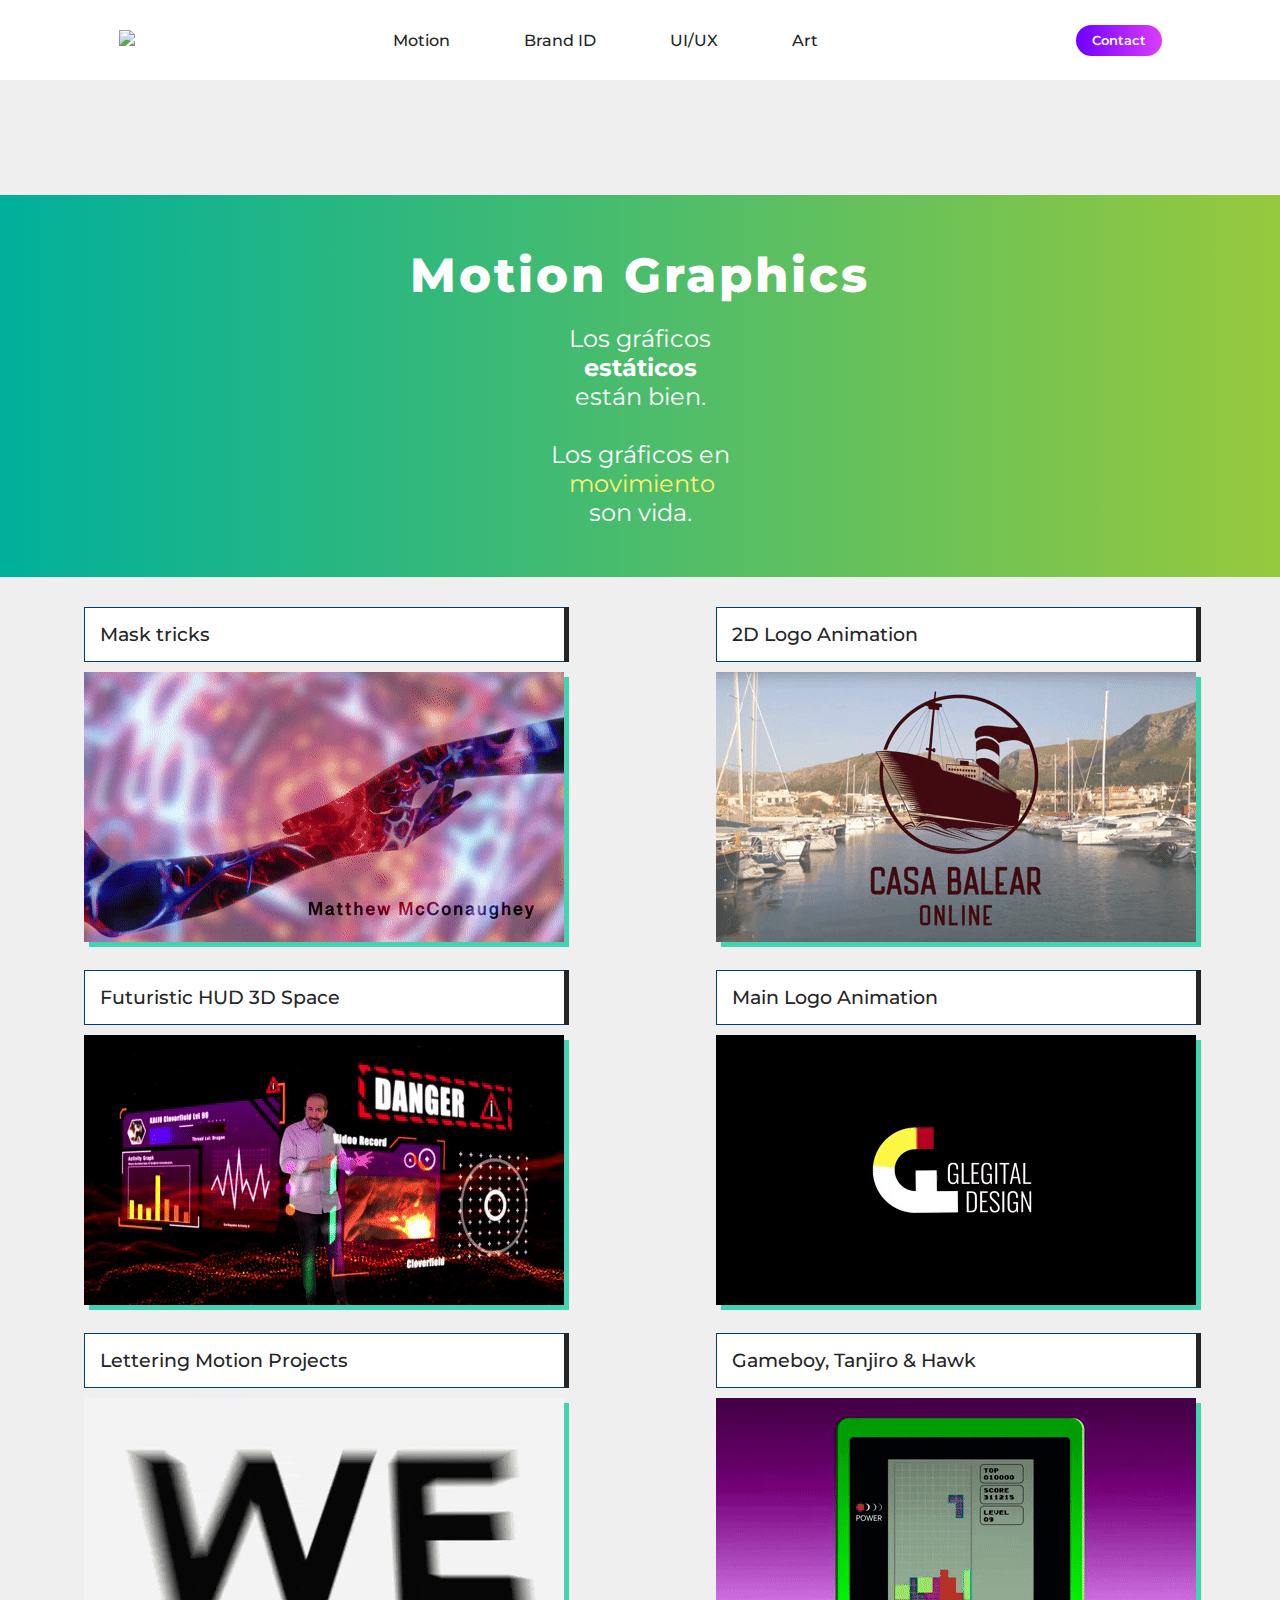
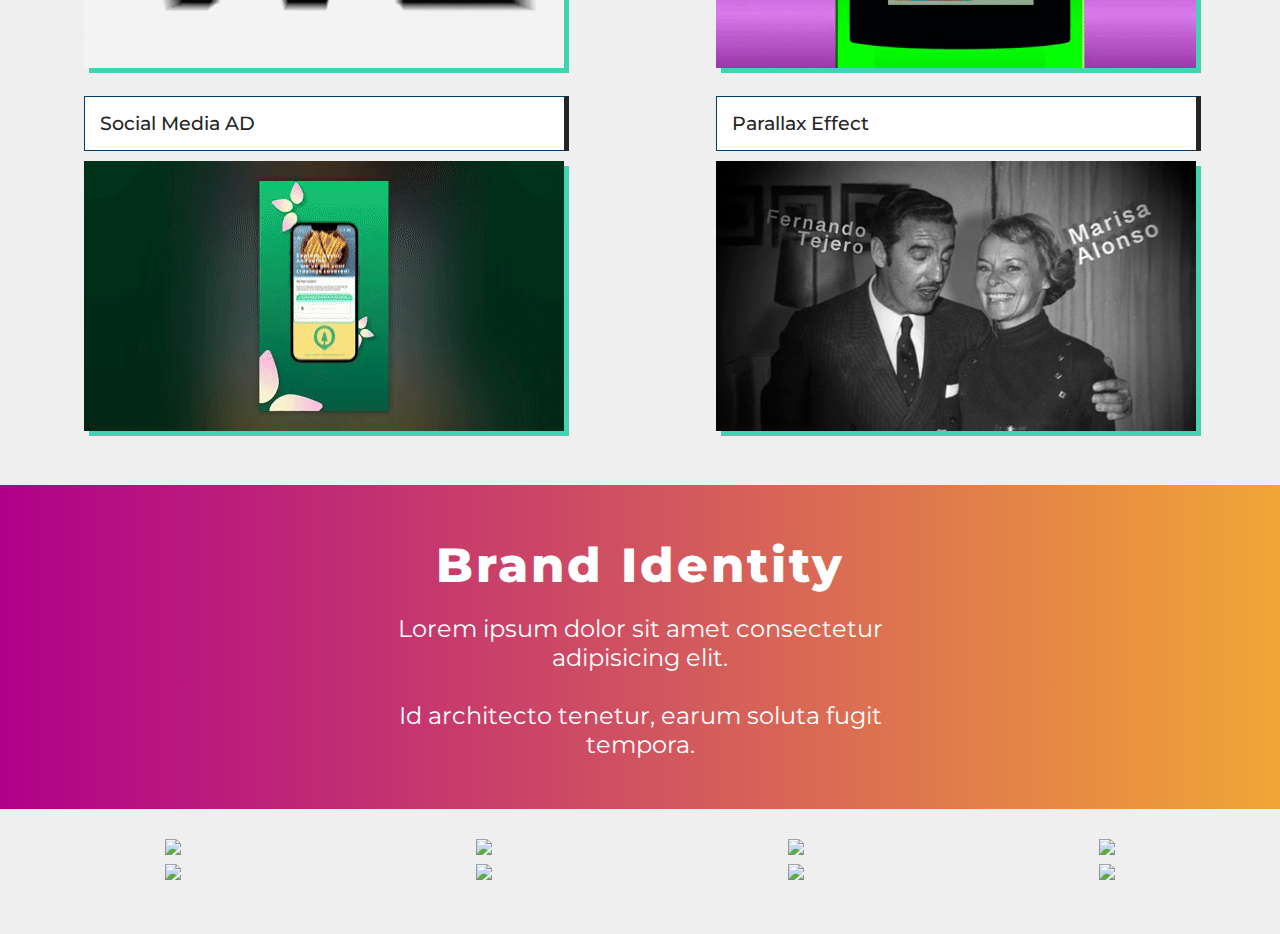
==== index.html @ be1fa6ba "Add files via upload" ====
<!DOCTYPE html>

<html lang="en">

<head>
    <meta charset="UTF-8">
    <meta name="viewport" content="width=device-width, initial-scale=1.0">
    <link rel="stylesheet" href="https://cdnjs.cloudflare.com/ajax/libs/font-awesome/6.5.1/css/all.min.css"
        integrity="sha512-DTOQO9RWCH3ppGqcWaEA1BIZOC6xxalwEsw9c2QQeAIftl+Vegovlnee1c9QX4TctnWMn13TZye+giMm8e2LwA=="
        crossorigin="anonymous" referrerpolicy="no-referrer" />
    <link rel="stylesheet" href="styles/style.css" />
    <link rel="shortcut icon" href="img/AGL FAVICON.png" type="image/x-icon">
    <title> AGL DESIGN</title>
    
</head>

<body>

    <header>
        <nav class="nav_bar">
            <div class="logo">
                <a href="#"><img src="img/AGL ICON_V4.png"></a>
            </div>
            <ul class="links">
                <li><a href="#motion">Motion</a></li>
                <li><a href="#brand">Brand ID</a></li>
                <li><a href="#">UI/UX</a></li>
                <li><a href="#">Art</a></li>
            </ul>
            <a href="#" class="action_btn">Contact</a>
            <div class="toggle_btn">
                <i class="fa-solid fa-bars"></i>
            </div>

        </nav>
        <div class="dropdown_menu open">
            <li><a href="#motion">Motion</a></li>
            <li><a href="#brand">Brand ID</a></li>
            <li><a href="#">UI/UX</a></li>
            <li><a href="#">Art</a></li>
            <li> <a href="#" class="action_btn">Contact</a></li>
        </div>

    </header>

    <main>
        <section id="welcome">
        <!--
            <h1>
                Bienvenida
            </h1>
            <p>
                Lorem ipsum dolor sit amet consectetur adipisicing elit. Magni, maiores.
            </p>
        --> 
        <img src="img/Full.gif" alt="" srcset="">
        </section>
    </main>

    <div id="motion">
        <h2>
            Motion Graphics
        </h2>
        <br>
        <p>
            Los gráficos <br><span>estáticos</span><br> están bien.<br><br> Los gráficos en <br>

            <div class="waviy">
            <span style="--i:1">m</span>
            <span style="--i:2">o</span>
            <span style="--i:3">v</span>
            <span style="--i:4">i</span>
            <span style="--i:5">m</span>
            <span style="--i:6">i</span>
            <span style="--i:7">e</span>
            <span style="--i:8">n</span>
            <span style="--i:9">t</span>
            <span style="--i:10">o</span>             
        
            </div>
            <div class="marginado">son vida.</div>
            

        </p>
    </div>

    <section class="motion-container">

        <div class="motion-item">
            <h3>
                Mask tricks
                <span><i class="fa-solid fa-play"></i></span>
            </h3>
            <img class="static" src="img/gif/true-dect.jpg">
            <img class="active" src="img/gif/true-dect.gif">
        </div>

        <div class="motion-item">
            <h3>
                2D Logo Animation
            </h3>            
            <img class="static" src="img/gif/compilation-logos.jpg">
            <img class="active" src="img/gif/compilation-logos.gif">

        </div>

        <div class="motion-item">
            <h3>
                Futuristic HUD 3D Space
            </h3>
            <img class="static" src="img/gif/hud.jpg">
            <img class="active" src="img/gif/hud.gif">
        </div>

        <div class="motion-item">
            <h3>
                Main Logo Animation
            </h3>
            <img class="static" src="img/gif/logo.jpg">
            <img class="active" src="img/gif/logo.gif">
        </div>

        <div class="motion-item">
            <h3>
                Lettering Motion Projects
            </h3>
            <img class="static" src="img/gif/letras.jpg">
            <img class="active" src="img/gif/letras.gif">
        </div>


        <div class="motion-item">
            <h3>
                Gameboy, Tanjiro & Hawk
            </h3>
            <img class="static" src="img/gif/other-stuff.jpg">
            <img class="active" src="img/gif/other-stuff.gif">
        </div>

        <div class="motion-item">
            <h3>
                Social Media AD
            </h3>
            <img class="static" src="img/gif/pointnic.jpg">
            <img class="active" src="img/gif/pointnic.gif">
        </div>


        <div class="motion-item">
            <h3>
                Parallax Effect
            </h3>
            <img class="static" src="img/gif/parallax.jpg">
            <img class="active" src="img/gif/parallax.gif">

        </div>
        
    </section>

    <!--Brand designs   -->

    <div id="brand">
        <h2>
            Brand Identity
        </h2>
        <br>
        <p>
        Lorem ipsum dolor sit amet consectetur adipisicing elit.<br><br> Id architecto tenetur, earum soluta fugit tempora.
        </p>
    </div>

        <section id="brand-section">

            <div class="brand-item">
                <img src="/img/brand-land/logo-comp-wb.png"/>
            </div>

            <div class="brand-item">
                <img src="/img/brand-land/greenwave-bag.png"/>
            </div>

            <div class="brand-item">
                <img src="/img/brand-land/portada-egeria.jpg"/>
            </div>

            <div class="brand-item">
                <img src="/img/brand-land/indice-egeria.jpg"/>
            </div>

            <div class="brand-item">
                <img src="/img/brand-land/steeltrap.jpg"/>
            </div>

            <div class="brand-item">
                <img src="/img/brand-land/techvibe.png"/>
            </div>

            <div class="brand-item">
                <img src="/img/brand-land/Prisma-04.jpg"/>
            </div>

            <div class="brand-item">
                <img src="/img/brand-land/luminix-copist.png"/>
            </div>
        </section>


    
    <script>
        
document.addEventListener("DOMContentLoaded", function() {
        const toggleBtn = document.querySelector('.toggle_btn');
        const toggleBtnIcon = document.querySelector('.toggle_btn i');
        const dropDownMenu = document.querySelector('.dropdown_menu');

        // Desactivar el menú por defecto
        dropDownMenu.classList.remove('open');

        toggleBtn.onclick = function() {
            // Alternar la clase 'open' para activar/desactivar el menú
            dropDownMenu.classList.toggle('open');

            // Actualizar el icono del botón según el estado del menú
            const isOpen = dropDownMenu.classList.contains('open');
            toggleBtnIcon.classList = isOpen ? 'fa-solid fa-xmark' : 'fa-solid fa-bars';
        }
    });

    window.addEventListener( 'scroll', function() {
  // if scroll down after 45px (position Y)
if (window.scrollY > 45) {
    document.querySelector('nav').style.position = 'fixed'
    document.querySelector('nav').style.top = '0'
} else {
    document.querySelector('nav').style.position='none'
}
});
    </script>

</body>


</html>
---- styles/style.css ----
@import url('https://fonts.googleapis.com/css2?family=Montserrat:ital,wght@0,100..900;1,100..900&family=Roboto+Mono:ital,wght@0,100..700;1,100..700&display=swap');

* {
    margin: 0;
    padding: 0;
    box-sizing: border-box;
    font-family: "Montserrat", 'Segoe UI', Tahoma, Geneva, Verdana, sans-serif;
}

html {
    height: 100vw;
}

body {
    background-color: #efefef;
    overflow-x: hidden;
}

li {
    list-style: none;
}

a{
    text-decoration: none;
}

/* HEADER */

header {
    position: relative;
}

.logo img{
    width: 160px;
}

.nav_bar {
    width: 100%;
    height: 80px;
    margin: 0 auto;
    display: flex;
    justify-content: space-around;
    align-items: center;
    background-color: #fff;
    z-index: 1;
}

.nav_bar .links {
    display: flex;
    gap: 2rem;
}

.nav_bar .links li {
    padding: 0.5rem 1rem;
    background-color: none;
    cursor: pointer;
}

.nav_bar .links li a {
    padding: 5px;
    text-decoration: none;
    font-weight: 500;
    color: #252525;
    transition: all 200ms;
}

.nav_bar .links li a:hover {
    color: #00b09b;
    text-decoration: underline;
    text-underline-offset: 5px;
}


.nav_bar .toggle_btn {
    color: #252525;
    font-size: 1.5rem;
    cursor: pointer;
    display: none;
}

.action_btn {
    background-image: linear-gradient(to right, #6f00ff, #dc3dff);    
    color: rgb(255, 255, 255);
    padding: 0.5rem 1rem;
    border: none;
    outline: none;
    border-radius: 20px;
    font-size: 0.8rem;
    font-weight: 600;
    cursor: pointer;
    transition: scale 200ms;
}

.action_btn:hover {
    scale: 1.05;
    color: #fff;
}

.action_btn:active {
    scale: 0.95;
}

.fa-xmark {
    width: 21px;
}

/* DROPDOWN MENU */

.dropdown_menu {
    display: none;
    position: fixed;
    right: 2rem;
    top: 90px;
    height: 0px;
    width: 300px;
    background: rgb(255, 255, 255);
    backdrop-filter: blur(0px);
    border-radius: 10px;
    overflow: hidden;
    transition: height 200ms cubic-bezier(0.445, 0.05, 0.55, 0.95);
    box-shadow: 2px 2px 2px #262626;
}

.dropdown_menu.open {
    height: 280px;
}

.dropdown_menu li {
    padding: 0.5rem;
    display: flex;
    align-items: center;
    justify-content: center;
}

.dropdown_menu li a{
    padding: 10px;
    text-decoration: none;
    font-weight: 500;
    color: #565050;
    border-radius: 20px;
}

.dropdown_menu li:hover a{
    background-color: #212e53;
    color: #ffffff;
}

.dropdown_menu .action_btn {
    width: 90%;
    display: flex;
    justify-content: center;
    color: #fff;
}



/* Welcome to AGL Design*/

section#welcome {
    display: flex;
    flex-direction: column;
    align-content: center;
    justify-content: center;
    text-align: center;
}

#welcome img{
    margin: 0 auto;
    padding: 15px;
    padding-top: 100px;
    display: grid;
    width: 90%;
    max-width: 712px;
}

#welcome h1 {
    font-size: 3rem;
    margin-bottom: 1rem;
}

/*Motion Graphics*/

#motion {
    display: flex;
    padding: 50px;
    flex-direction: column;
    justify-content: center;
    align-items: center;
    text-align: center;
    background-image: linear-gradient(to right, #00b09b, #96c93d);
}

#motion h2 {
    font-size: 3em;
    text-align: center;
    font-weight: 800;
    line-height: 60px;
    letter-spacing: 3px;
    color: #fff;
    background-size: 150%;
}

#motion p {
    font-size: 1.5em;
    max-width: 50%;
    color: #fff;
}

#motion p span{
    color: #fff;
    font-weight: bolder;
    
}


.motion-container {
    display: grid;
    padding-top: 30px;
    padding-bottom: 50px;
    padding-left: 20px;
    padding-right: 20px;
    place-items: center;
    justify-content: center;
    grid-template-columns: repeat(auto-fit,
            minmax(40%, 1fr));
    gap: 1.5rem;
}


.motion-item > img {
    margin-top: 10px;
    box-shadow: 5px 5px 0px #42d3b1;
    width: 100%;
}

.marginado{
    font-size: 1.5em;
    color: #fff;
}


/*Test wavy*/
.waviy > span {
    font-size: 1.5em;
    color: #fff56e;
    position: relative;
    letter-spacing: -4px;
    display: inline-block;
    animation: waviy 2s infinite;
    animation-delay: calc(.1s * var(--i));
}

@keyframes waviy {

    0%,
    40%,
    100% {
        transform: translateY(0)
    }

    20% {
        transform: translateY(-10px)
    }
}


.motion-item img.active {
    display: none;
}

.motion-item:hover img.static {
    display: none;
}

.motion-item:hover img.active {
    display: inline-block;
}

.motion-item h3 {
    padding: 15px;
    color: #252525;
    font-weight: 500;
    border: 1px solid #003D72;
    border-right: none;
    box-shadow: 5px 0px #252525;
    background-color: #fff;
    transition: all 300ms cubic-bezier(0.215, 0.610, 0.355, 1);
}

.motion-item:hover h3 {
    color: #ffffff;
    font-size: 700;
    background-color: #42d3b1;
}

.motion-item>h3>span {
    font-size: 25px;
    color: #363636;
    float: right;
}

.static:hover {
    opacity: 0;
}

/* Brand Items ---------------------------- */

#brand {
    display: flex;
    padding: 50px;
    flex-direction: column;
    justify-content: center;
    align-items: center;
    text-align: center;
    background-image: linear-gradient(to right, #b0008a, #f1a636);
}

#brand h2 {
    font-size: 3em;
    text-align: center;
    font-weight: 800;
    line-height: 60px;
    letter-spacing: 3px;
    color: #fff;
    background-size: 150%;
}

#brand p {
    font-size: 1.5em;
    max-width: 50%;
    color: #fff;
}

#brand p span{
    color: #fff;
    font-weight: bolder;
    
}

#brand-section{
    margin: 0 auto;
    display: grid;
    padding: 30px 20px 50px 20px;
    justify-content: center;
    place-items: center;
    grid-template-columns: repeat(
        auto-fit,
        minmax(300px, 1fr)
    );
    gap: 5px;
}

.brand-item > img{
    margin: 0 auto;
    width: 300px; 
}

/* Responsive Design */

/*nav bar responsive*/

@media (max-width: 920px) {

    .nav_bar .links,
    .nav_bar .action_btn {
        display: none;
    }

    .nav_bar .toggle_btn {
        display: block;
    }

    .dropdown_menu {
        display: block;
    }

    .logo img{
        width: 120px;
    }
}

@media (max-width: 576px) {
    .dropdown_menu {
        left: 2rem;
        width: unset;
    }
}

/*Motion graphics responsive*/

@media (width<1050px) {
    .motion-container {
        grid-template-columns: auto;
    }
}

@media (width > 1500px) {
    .motion-container {
        grid-template-columns: repeat(auto-fit,
                minmax(30%, 1fr));
    }
}
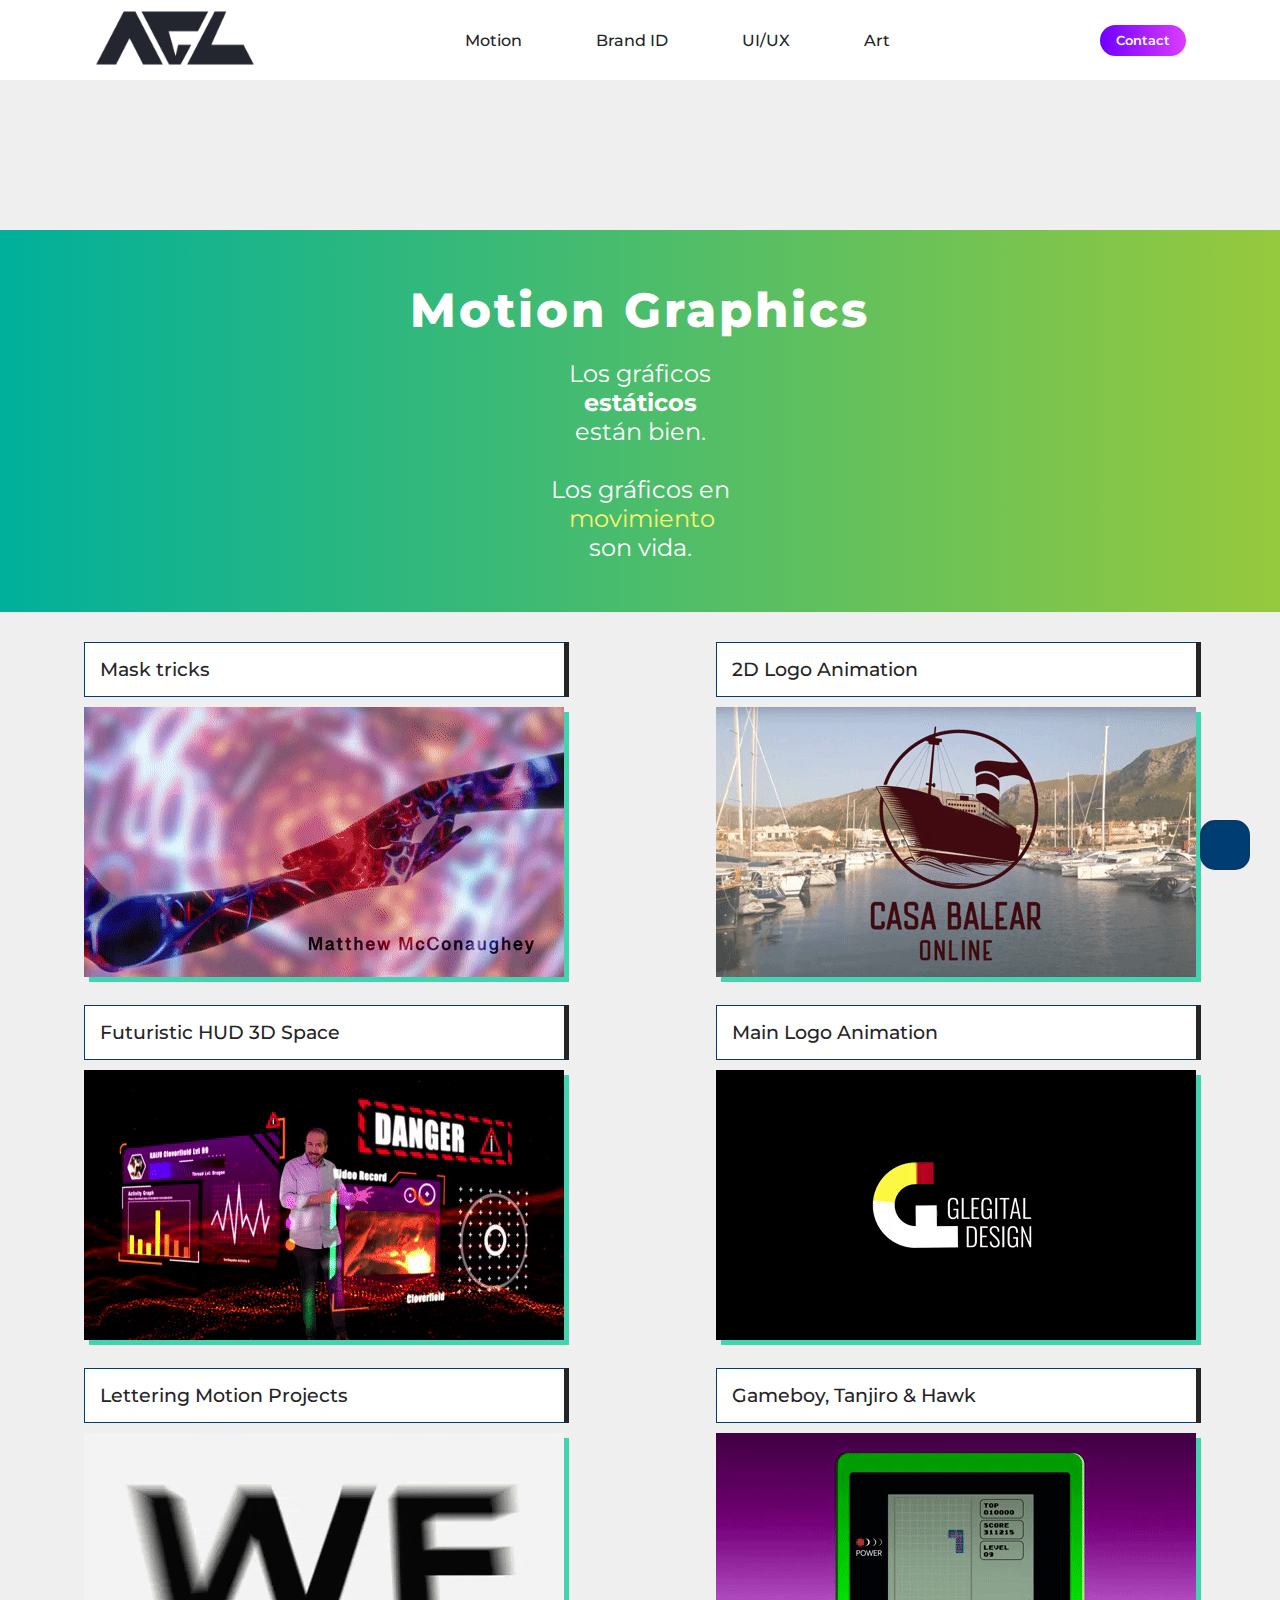
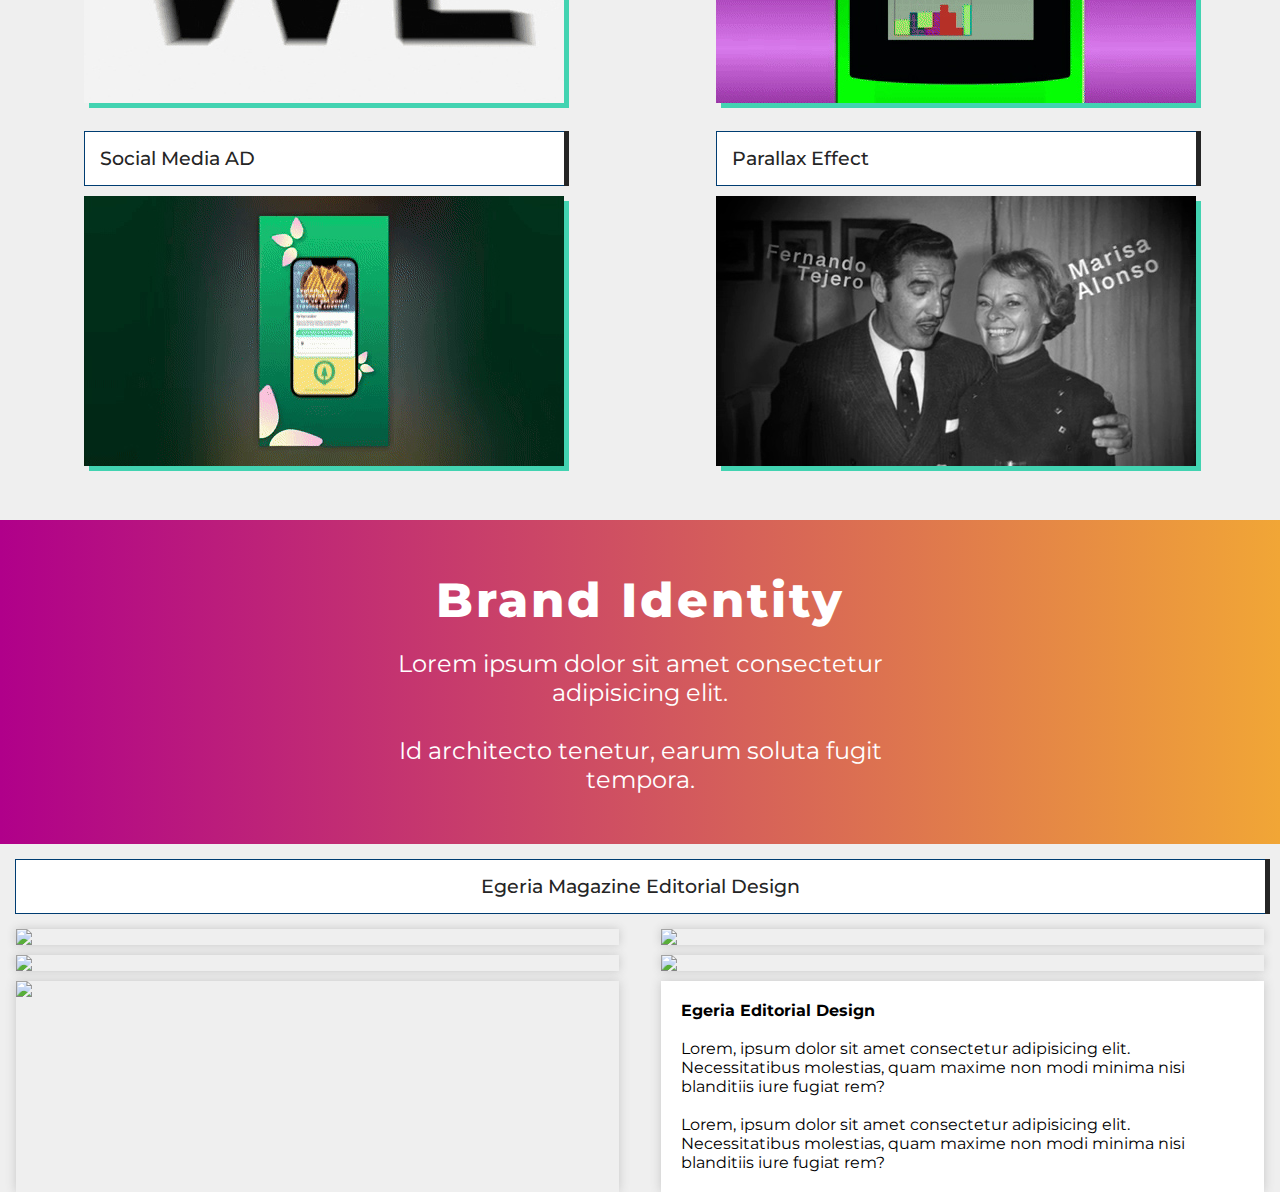
==== commit 0e888fe7: "Add files via upload" ====
--- a/index.html
+++ b/index.html
@@ -14,10 +14,10 @@
     
 </head>
 
-<body>
+<body> 
 
     <header>
-        <nav class="nav_bar">
+        <nav class="nav_bar" id="top">
             <div class="logo">
                 <a href="#"><img src="img/AGL ICON_V4.png"></a>
             </div>
@@ -53,7 +53,11 @@
                 Lorem ipsum dolor sit amet consectetur adipisicing elit. Magni, maiores.
             </p>
         --> 
-        <img src="img/Full.gif" alt="" srcset="">
+        <video autoplay loop muted id="intro-video">
+            <source src="/img/Videos/Intro Web.mp4" type="video/mp4" />
+            Your browser does not support the video tag.
+        </video>
+        <!-- <img src="img/Full.gif" alt="" srcset=""> -->
         </section>
     </main>
 
@@ -98,6 +102,7 @@
         <div class="motion-item">
             <h3>
                 2D Logo Animation
+                <span><i class="fa-solid fa-play"></i></span>
             </h3>            
             <img class="static" src="img/gif/compilation-logos.jpg">
             <img class="active" src="img/gif/compilation-logos.gif">
@@ -107,6 +112,7 @@
         <div class="motion-item">
             <h3>
                 Futuristic HUD 3D Space
+                <span><i class="fa-solid fa-play"></i></span>
             </h3>
             <img class="static" src="img/gif/hud.jpg">
             <img class="active" src="img/gif/hud.gif">
@@ -115,6 +121,7 @@
         <div class="motion-item">
             <h3>
                 Main Logo Animation
+                <span><i class="fa-solid fa-play"></i></span>
             </h3>
             <img class="static" src="img/gif/logo.jpg">
             <img class="active" src="img/gif/logo.gif">
@@ -123,6 +130,7 @@
         <div class="motion-item">
             <h3>
                 Lettering Motion Projects
+                <span><i class="fa-solid fa-play"></i></span>
             </h3>
             <img class="static" src="img/gif/letras.jpg">
             <img class="active" src="img/gif/letras.gif">
@@ -132,6 +140,7 @@
         <div class="motion-item">
             <h3>
                 Gameboy, Tanjiro & Hawk
+                <span><i class="fa-solid fa-play"></i></span>
             </h3>
             <img class="static" src="img/gif/other-stuff.jpg">
             <img class="active" src="img/gif/other-stuff.gif">
@@ -140,6 +149,7 @@
         <div class="motion-item">
             <h3>
                 Social Media AD
+                <span><i class="fa-solid fa-play"></i></span>
             </h3>
             <img class="static" src="img/gif/pointnic.jpg">
             <img class="active" src="img/gif/pointnic.gif">
@@ -149,6 +159,7 @@
         <div class="motion-item">
             <h3>
                 Parallax Effect
+                <span><i class="fa-solid fa-play"></i></span>
             </h3>
             <img class="static" src="img/gif/parallax.jpg">
             <img class="active" src="img/gif/parallax.gif">
@@ -170,40 +181,29 @@
     </div>
 
         <section id="brand-section">
-
-            <div class="brand-item">
-                <img src="/img/brand-land/logo-comp-wb.png"/>
-            </div>
-
-            <div class="brand-item">
-                <img src="/img/brand-land/greenwave-bag.png"/>
-            </div>
-
-            <div class="brand-item">
-                <img src="/img/brand-land/portada-egeria.jpg"/>
-            </div>
-
-            <div class="brand-item">
-                <img src="/img/brand-land/indice-egeria.jpg"/>
-            </div>
-
-            <div class="brand-item">
-                <img src="/img/brand-land/steeltrap.jpg"/>
-            </div>
-
-            <div class="brand-item">
-                <img src="/img/brand-land/techvibe.png"/>
-            </div>
-
-            <div class="brand-item">
-                <img src="/img/brand-land/Prisma-04.jpg"/>
-            </div>
-
-            <div class="brand-item">
-                <img src="/img/brand-land/luminix-copist.png"/>
-            </div>
+            <article class="brand-item">
+                <h3>Egeria Magazine Editorial Design</h3>
+                <div class="brand-img">
+                    <img src="/img/egeria/Portada Faro.jpg">
+                    <img src="/img/egeria/Portada Santorini.jpg">
+                    <img src="/img/egeria/Indice.jpg">
+                    <img src="/img/egeria/Interior Catedral.jpg">
+                    <img src="/img/egeria/Interior Sant Antoni.jpg">
+                    <div class="brand-paragraph">
+                        <h4>Egeria Editorial Design</h4>
+                        <br>
+                        <p>Lorem, ipsum dolor sit amet consectetur adipisicing elit. Necessitatibus molestias, 
+                            quam maxime non modi minima nisi blanditiis iure fugiat rem?</p>
+                            <br>
+                        <p>Lorem, ipsum dolor sit amet consectetur adipisicing elit. Necessitatibus molestias, 
+                            quam maxime non modi minima nisi blanditiis iure fugiat rem?</p>
+                    </div>
+
+                </div>
+            </article>
         </section>
 
+        <a href="#top"><div id="flotante"><i class="fa-solid fa-arrow-up"><br><span>INICIO</span></i></div></a>
 
     
     <script>
@@ -226,15 +226,6 @@
         }
     });
 
-    window.addEventListener( 'scroll', function() {
-  // if scroll down after 45px (position Y)
-if (window.scrollY > 45) {
-    document.querySelector('nav').style.position = 'fixed'
-    document.querySelector('nav').style.top = '0'
-} else {
-    document.querySelector('nav').style.position='none'
-}
-});
     </script>
 
 </body>
--- a/styles/style.css
+++ b/styles/style.css
@@ -42,7 +42,6 @@
     justify-content: space-around;
     align-items: center;
     background-color: #fff;
-    z-index: 1;
 }
 
 .nav_bar .links {
@@ -119,6 +118,7 @@
     overflow: hidden;
     transition: height 200ms cubic-bezier(0.445, 0.05, 0.55, 0.95);
     box-shadow: 2px 2px 2px #262626;
+    z-index: 1;
 }
 
 .dropdown_menu.open {
@@ -137,12 +137,11 @@
     text-decoration: none;
     font-weight: 500;
     color: #565050;
-    border-radius: 20px;
+    border-radius: 15px;
 }
 
 .dropdown_menu li:hover a{
-    background-color: #212e53;
-    color: #ffffff;
+    background-color: #dfdfdf;
 }
 
 .dropdown_menu .action_btn {
@@ -153,8 +152,15 @@
 }
 
 
-
 /* Welcome to AGL Design*/
+
+video {
+    margin: 0 auto;
+    align-content: center;
+    width: 100%;
+    max-width: 1080px;
+    z-index: 0;
+}
 
 section#welcome {
     display: flex;
@@ -167,10 +173,9 @@
 #welcome img{
     margin: 0 auto;
     padding: 15px;
-    padding-top: 100px;
     display: grid;
-    width: 90%;
-    max-width: 712px;
+    width: 100%;
+    max-width: max-content;
 }
 
 #welcome h1 {
@@ -339,21 +344,93 @@
 
 #brand-section{
     margin: 0 auto;
+    align-content: center;
+}
+
+.brand-item h3{
+    margin: 15px;
+    text-align: center;
+    padding: 15px;
+    color: #252525;
+    font-weight: 500;
+    border: 1px solid #003D72;
+    border-right: none;
+    box-shadow: 5px 0px #252525;
+    background-color: #fff;
+    transition: all 300ms cubic-bezier(0.215, 0.610, 0.355, 1);
+}
+
+.brand-img{
     display: grid;
-    padding: 30px 20px 50px 20px;
-    justify-content: center;
-    place-items: center;
-    grid-template-columns: repeat(
-        auto-fit,
-        minmax(300px, 1fr)
-    );
-    gap: 5px;
-}
-
-.brand-item > img{
-    margin: 0 auto;
-    width: 300px; 
-}
+    grid-template-columns: 1fr 1fr;
+    gap: 10px;
+}
+
+.brand-img  img{
+    margin: 0 auto;
+    width: 95%;
+    box-shadow: 0px 0px 10px #c7c7c7;
+}
+
+.brand-img .brand-paragraph{
+    margin: 0 auto;
+    width: 95%;
+    box-shadow: 0px 0px 10px #c7c7c7;
+}
+
+.brand-paragraph{
+    width: 95%;
+    height: 100%;
+    align-content: center;
+    background-color: #fff;
+    padding: 20px;
+}
+
+/*Boton back*/
+
+#flotante {
+    display: inline-block;   
+    backdrop-filter: blur(0.8);
+    padding-top: 13px;
+    font-weight: 800;
+    font-size: 26px;
+    text-align: center;
+    position: fixed;
+    bottom: 30px;
+    right: 30px;
+    width: 50px;
+    height: 50px;
+    border-radius: 15px;
+    color: #fff;
+    background-color: #003D72;
+    transition: all 300ms;
+    border: 2px solid #073a67;
+}
+
+#flotante:hover{
+    background-color: #105da0;
+    scale: 0.95;
+    border: 2px solid #fff;
+}
+
+#flotante:active{
+    background-color: #073a67;
+    scale: 1.05;
+}
+
+#flotante span{
+    font-weight: 700;
+    font-size: 8px;
+    color: rgba(0, 0, 0, 0);
+    transition: all 300ms;
+}
+
+#flotante:hover span{
+    color: rgba(0, 0, 0, 1);
+    transform: translateY(-2px) ;
+}
+
+
 
 /* Responsive Design */
 
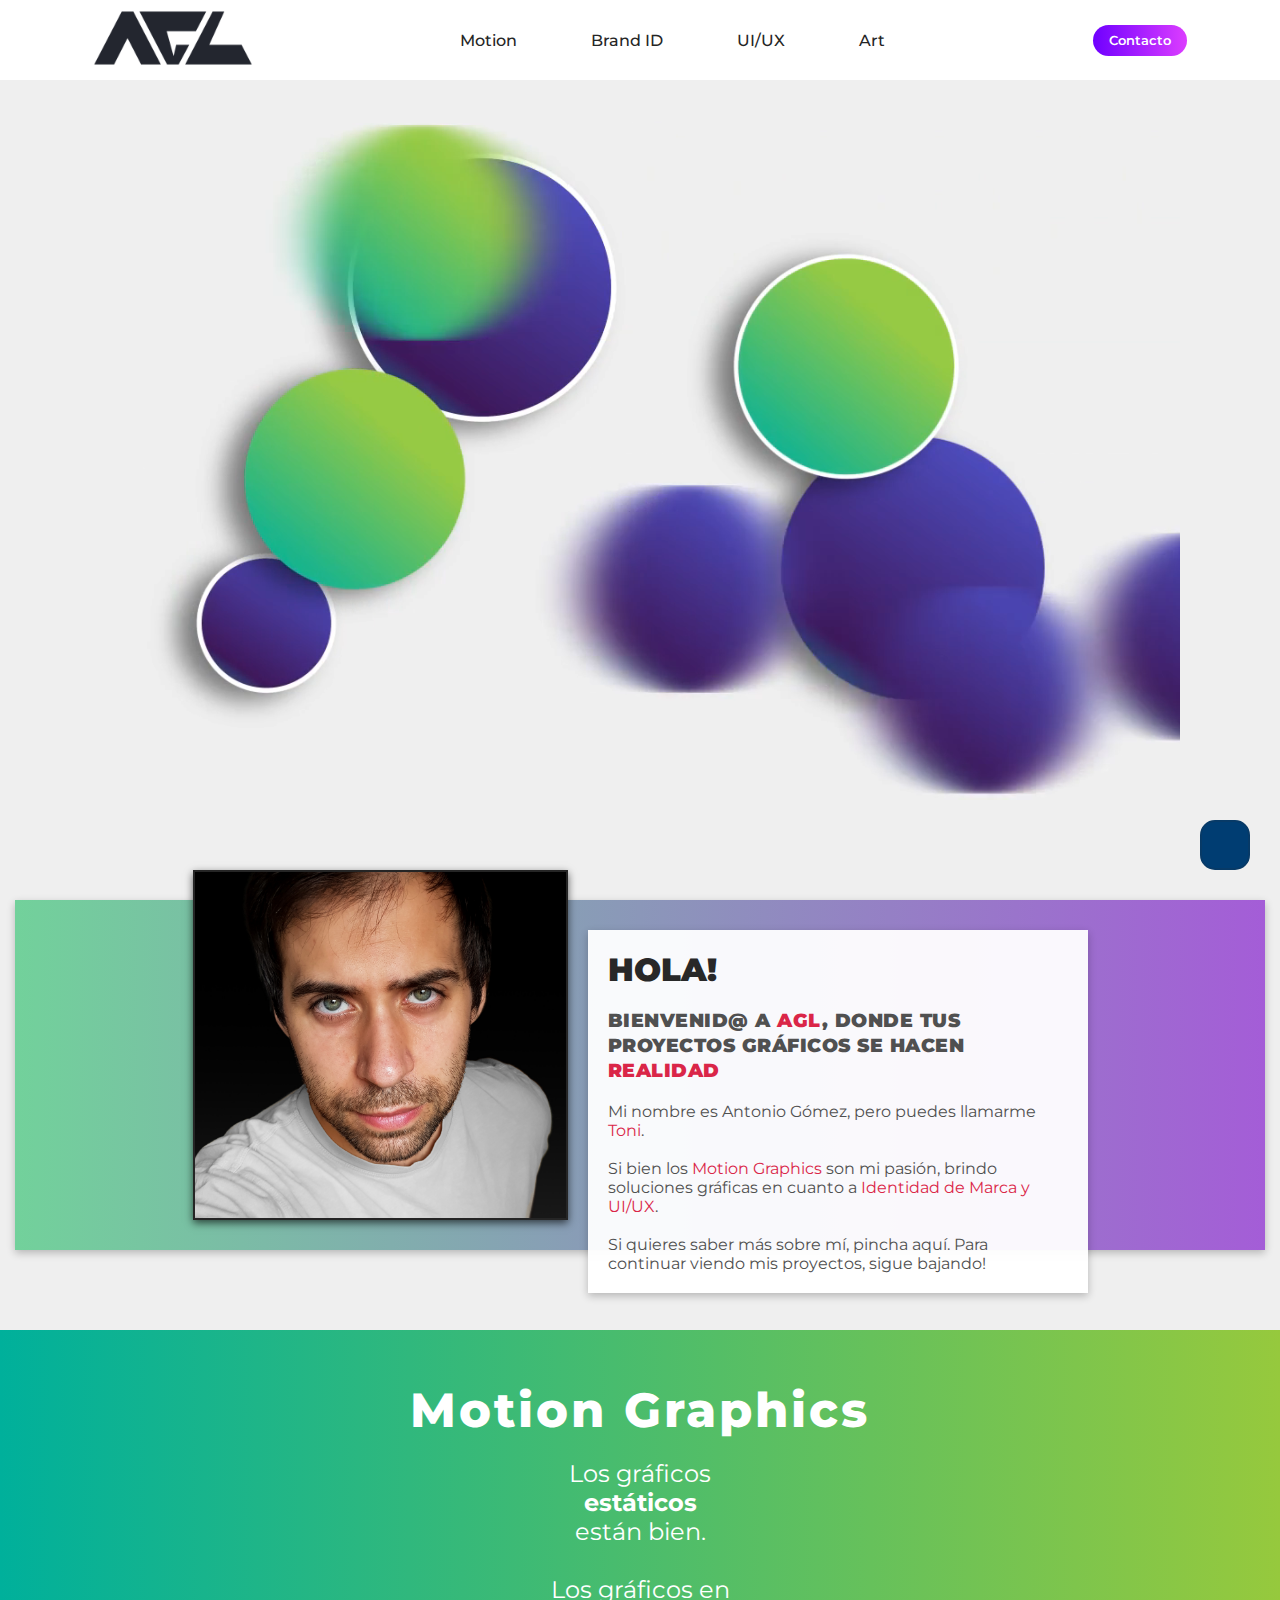
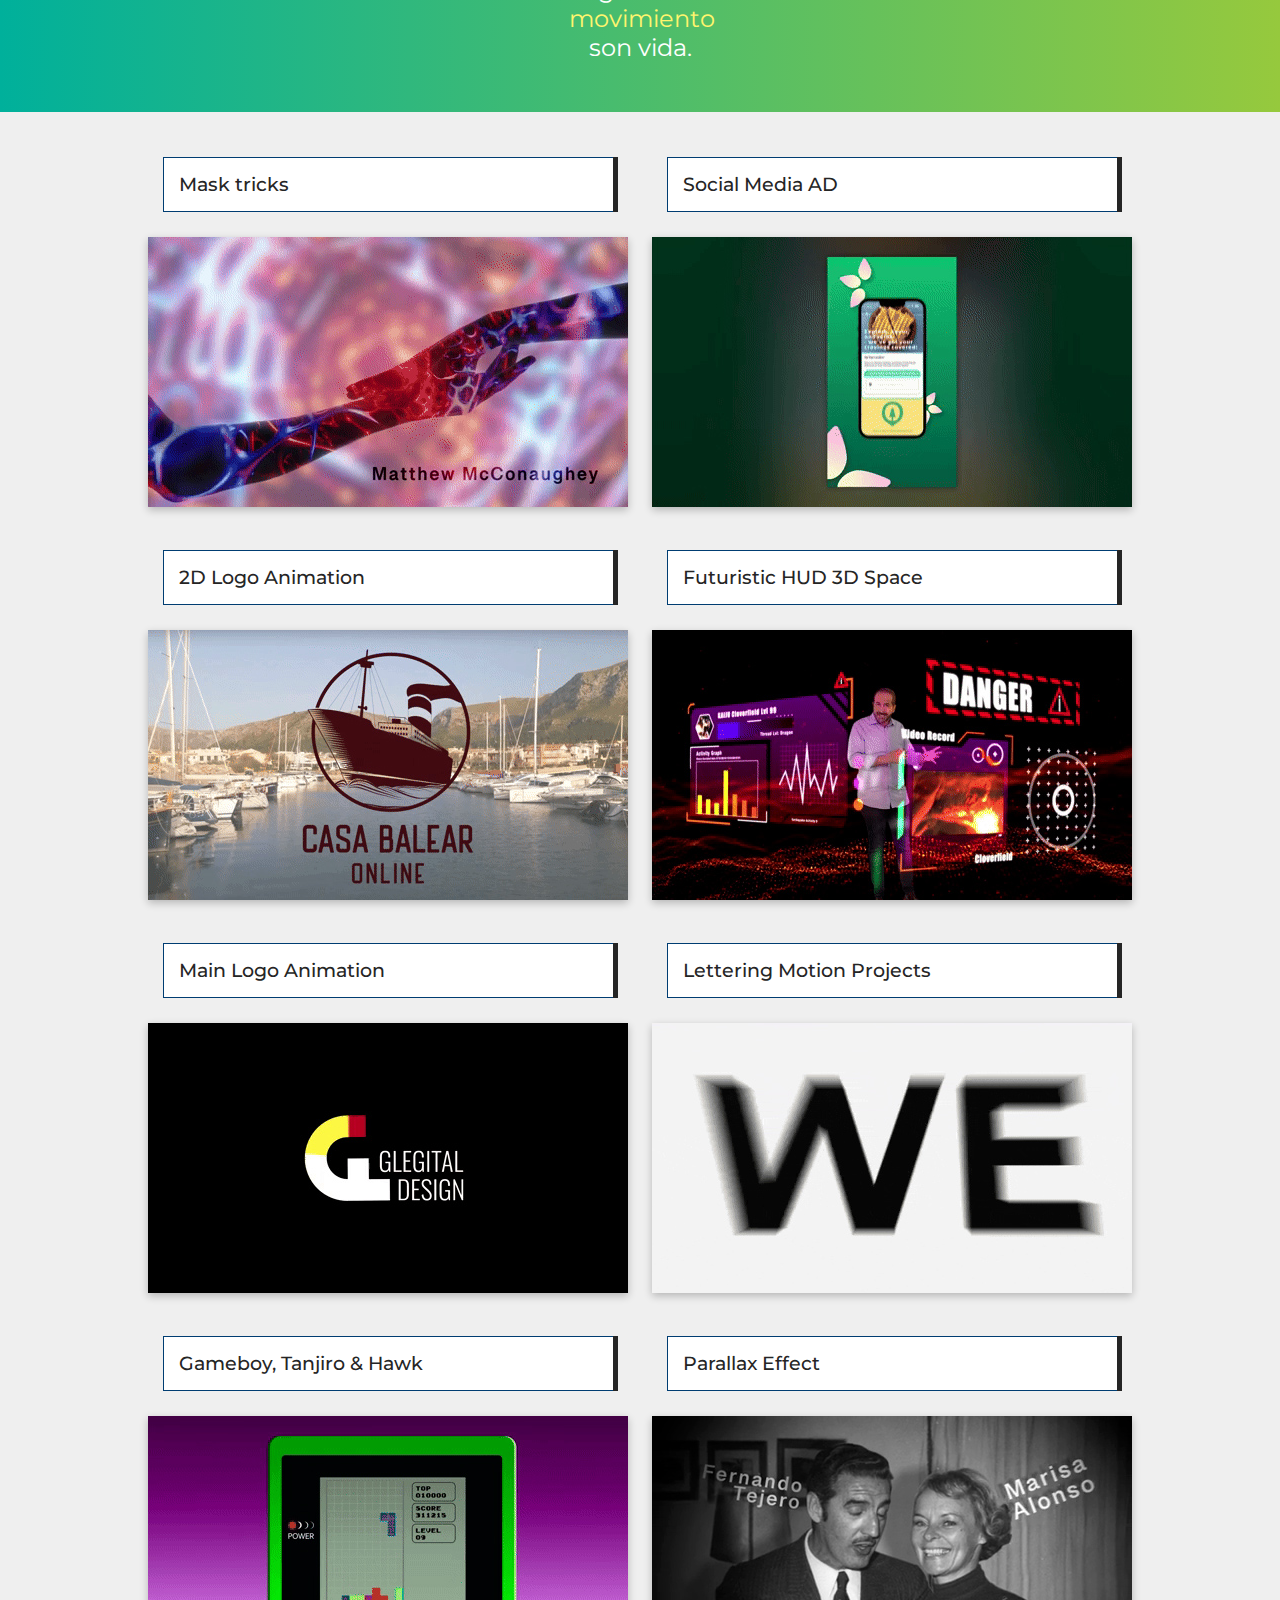
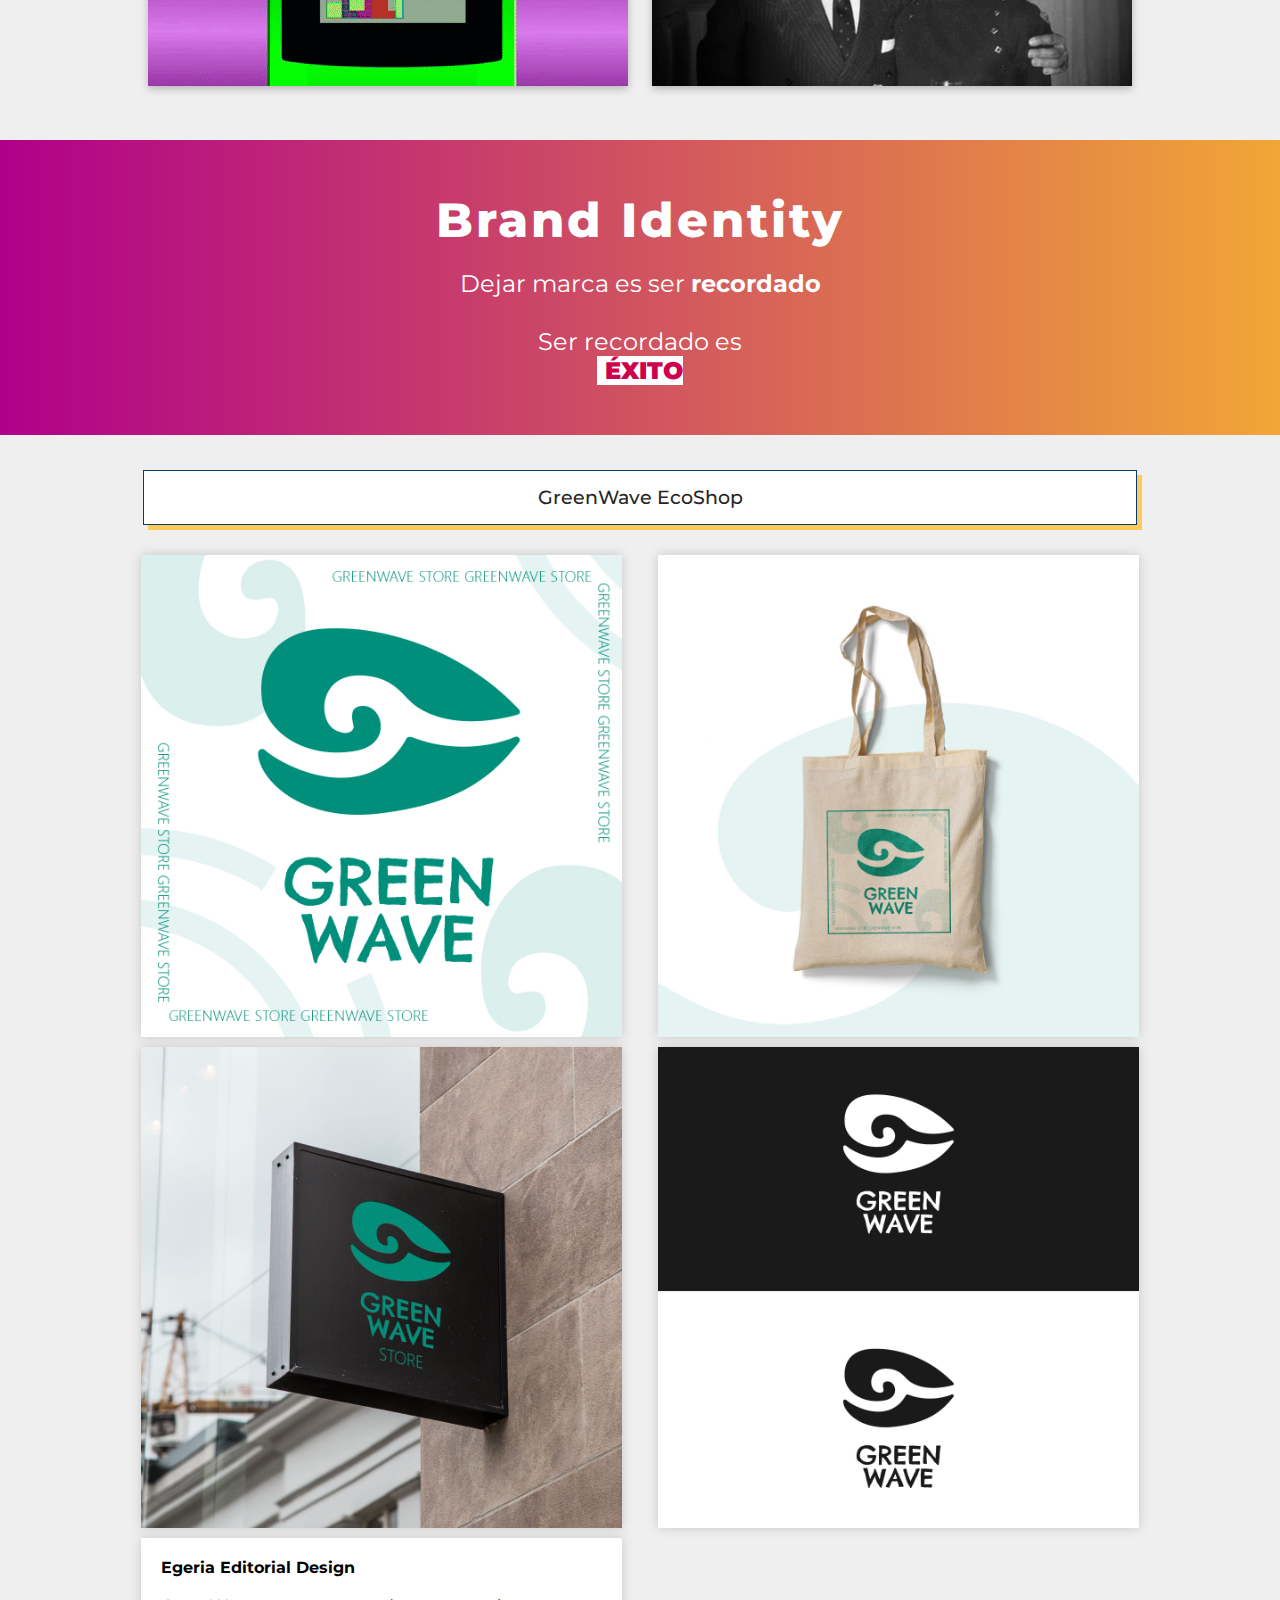
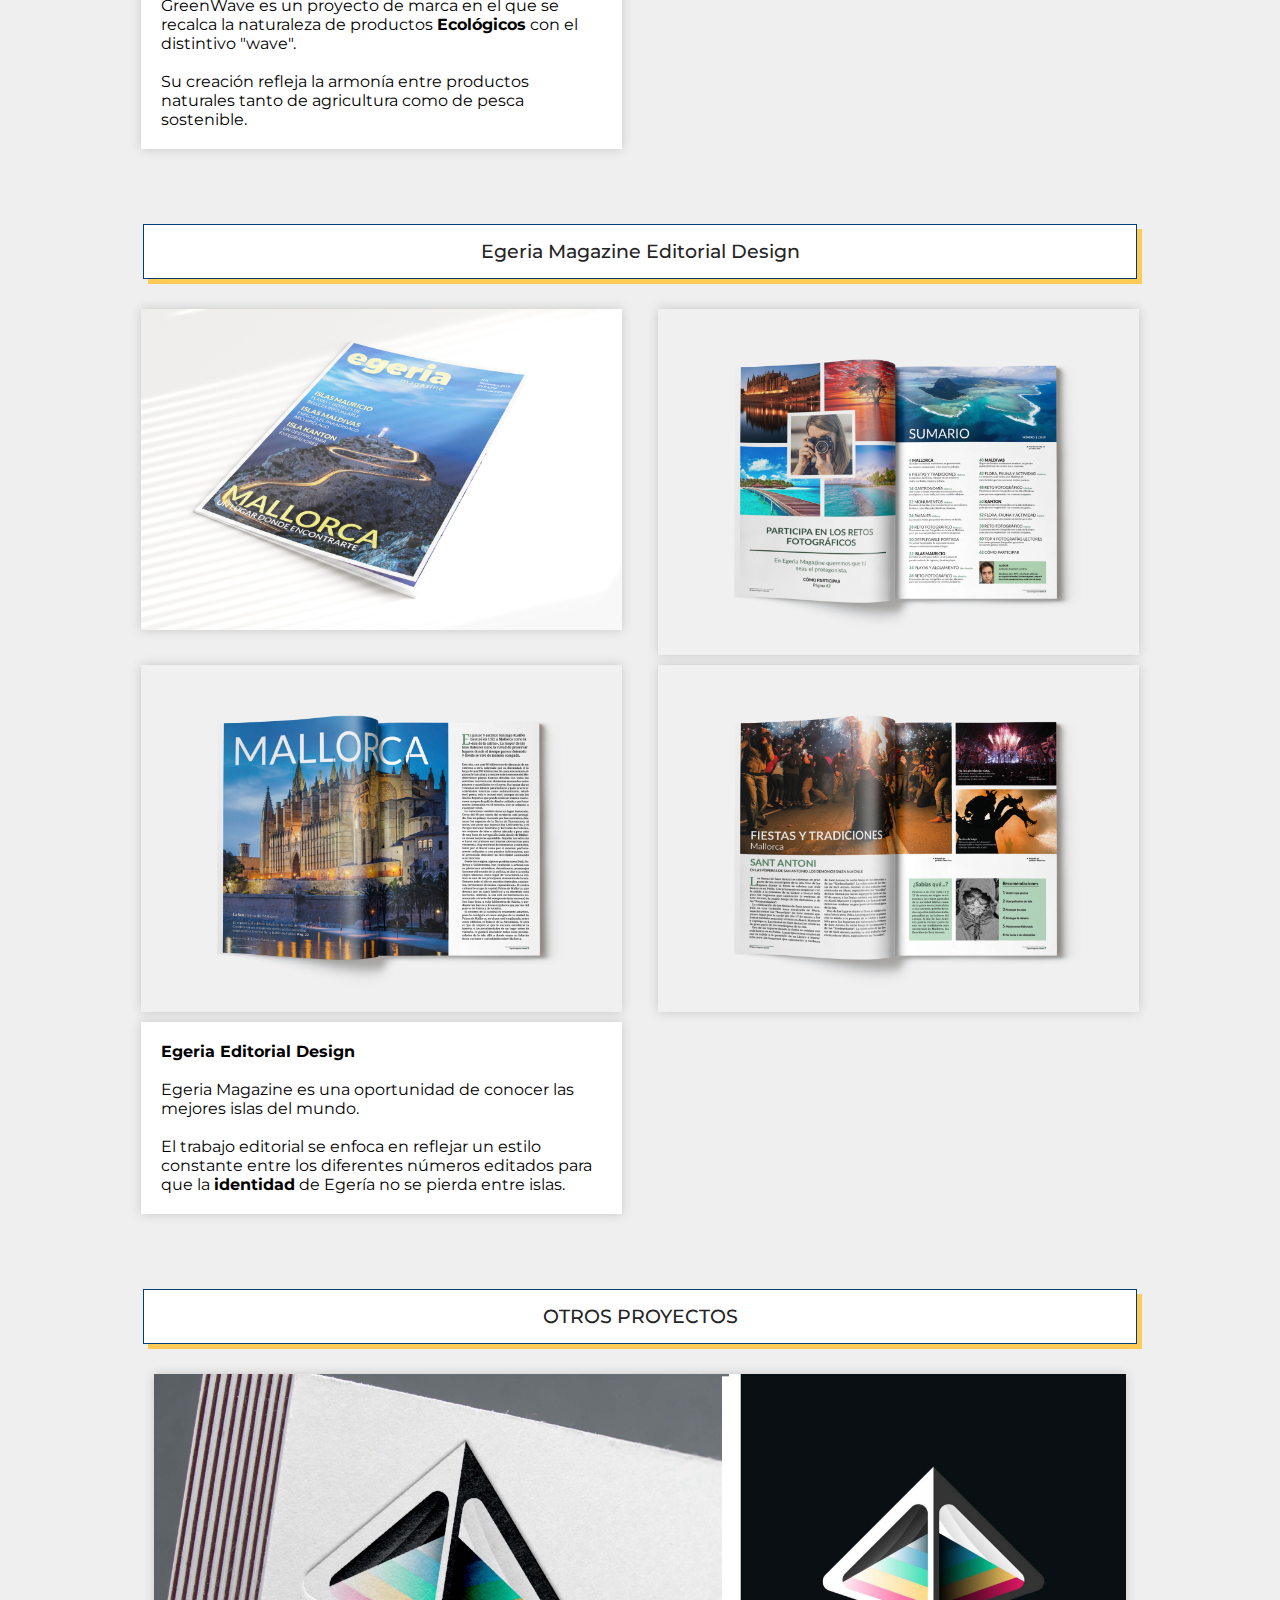
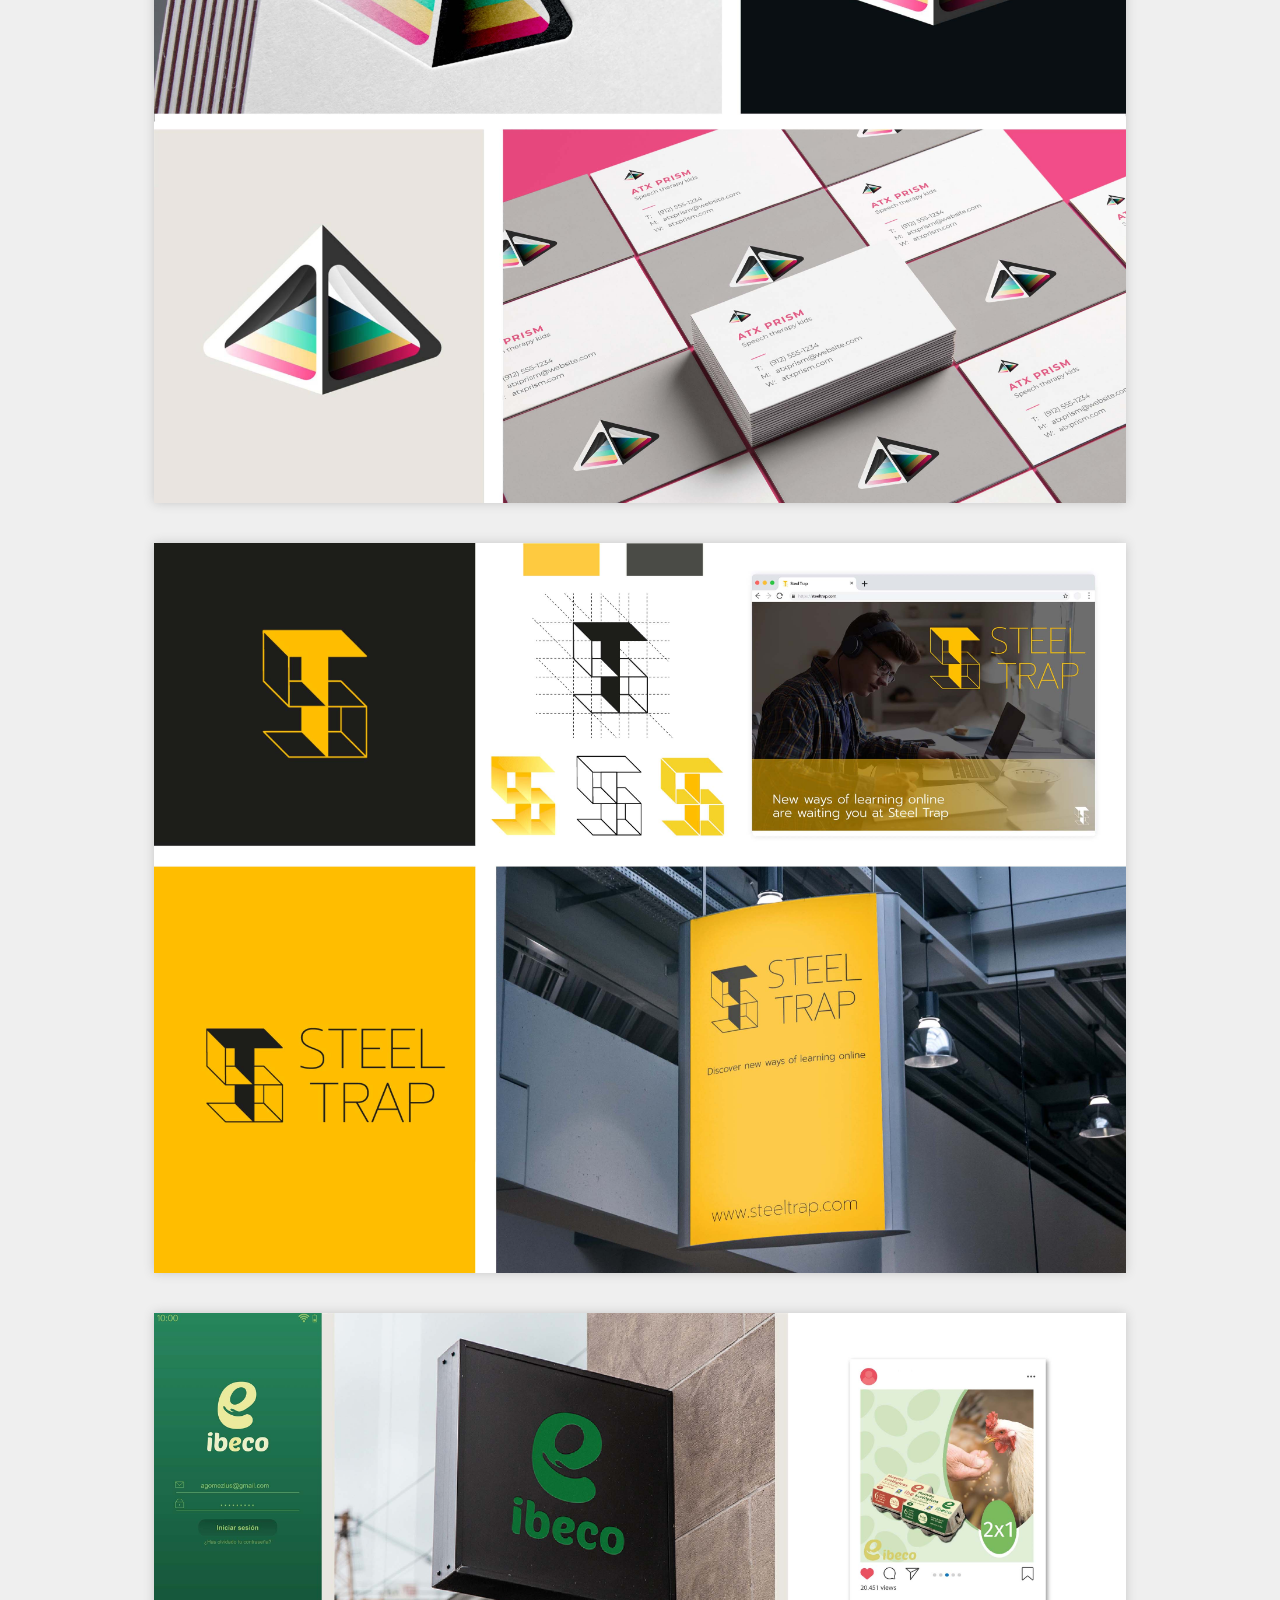
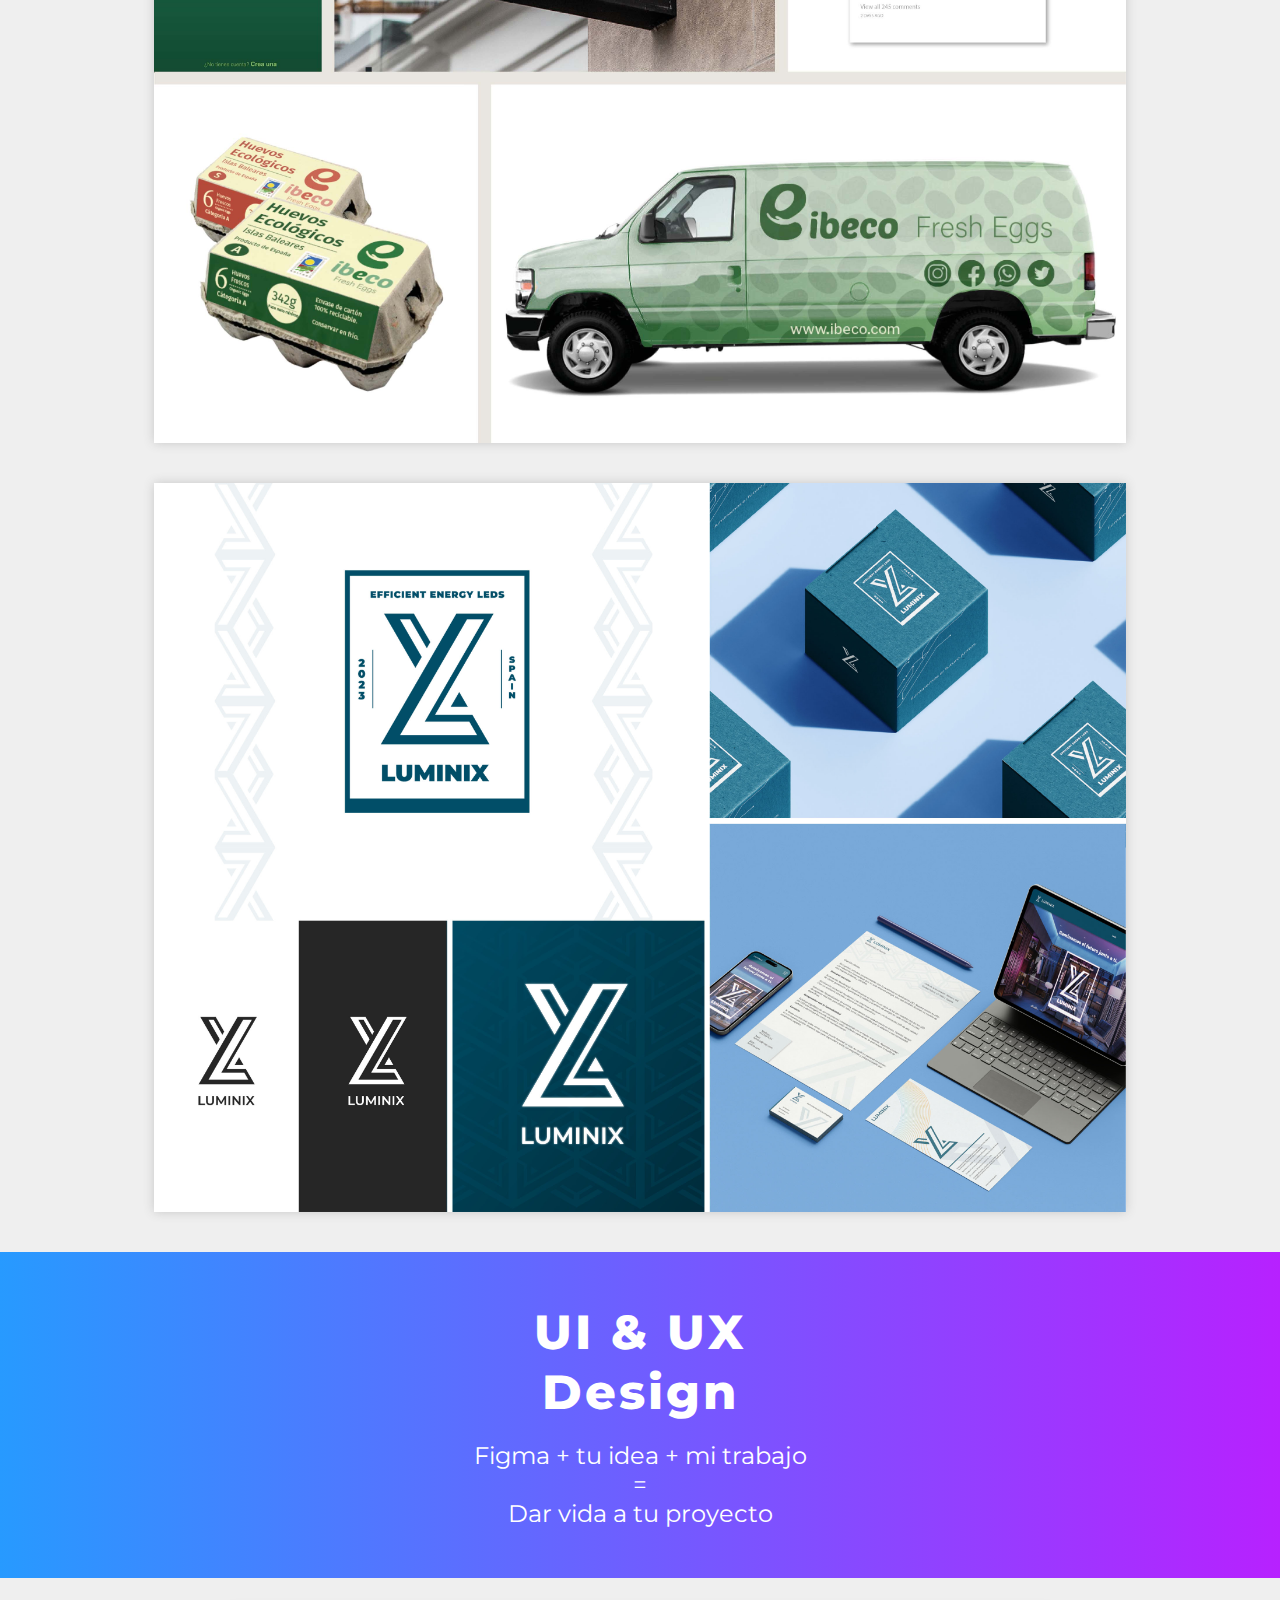
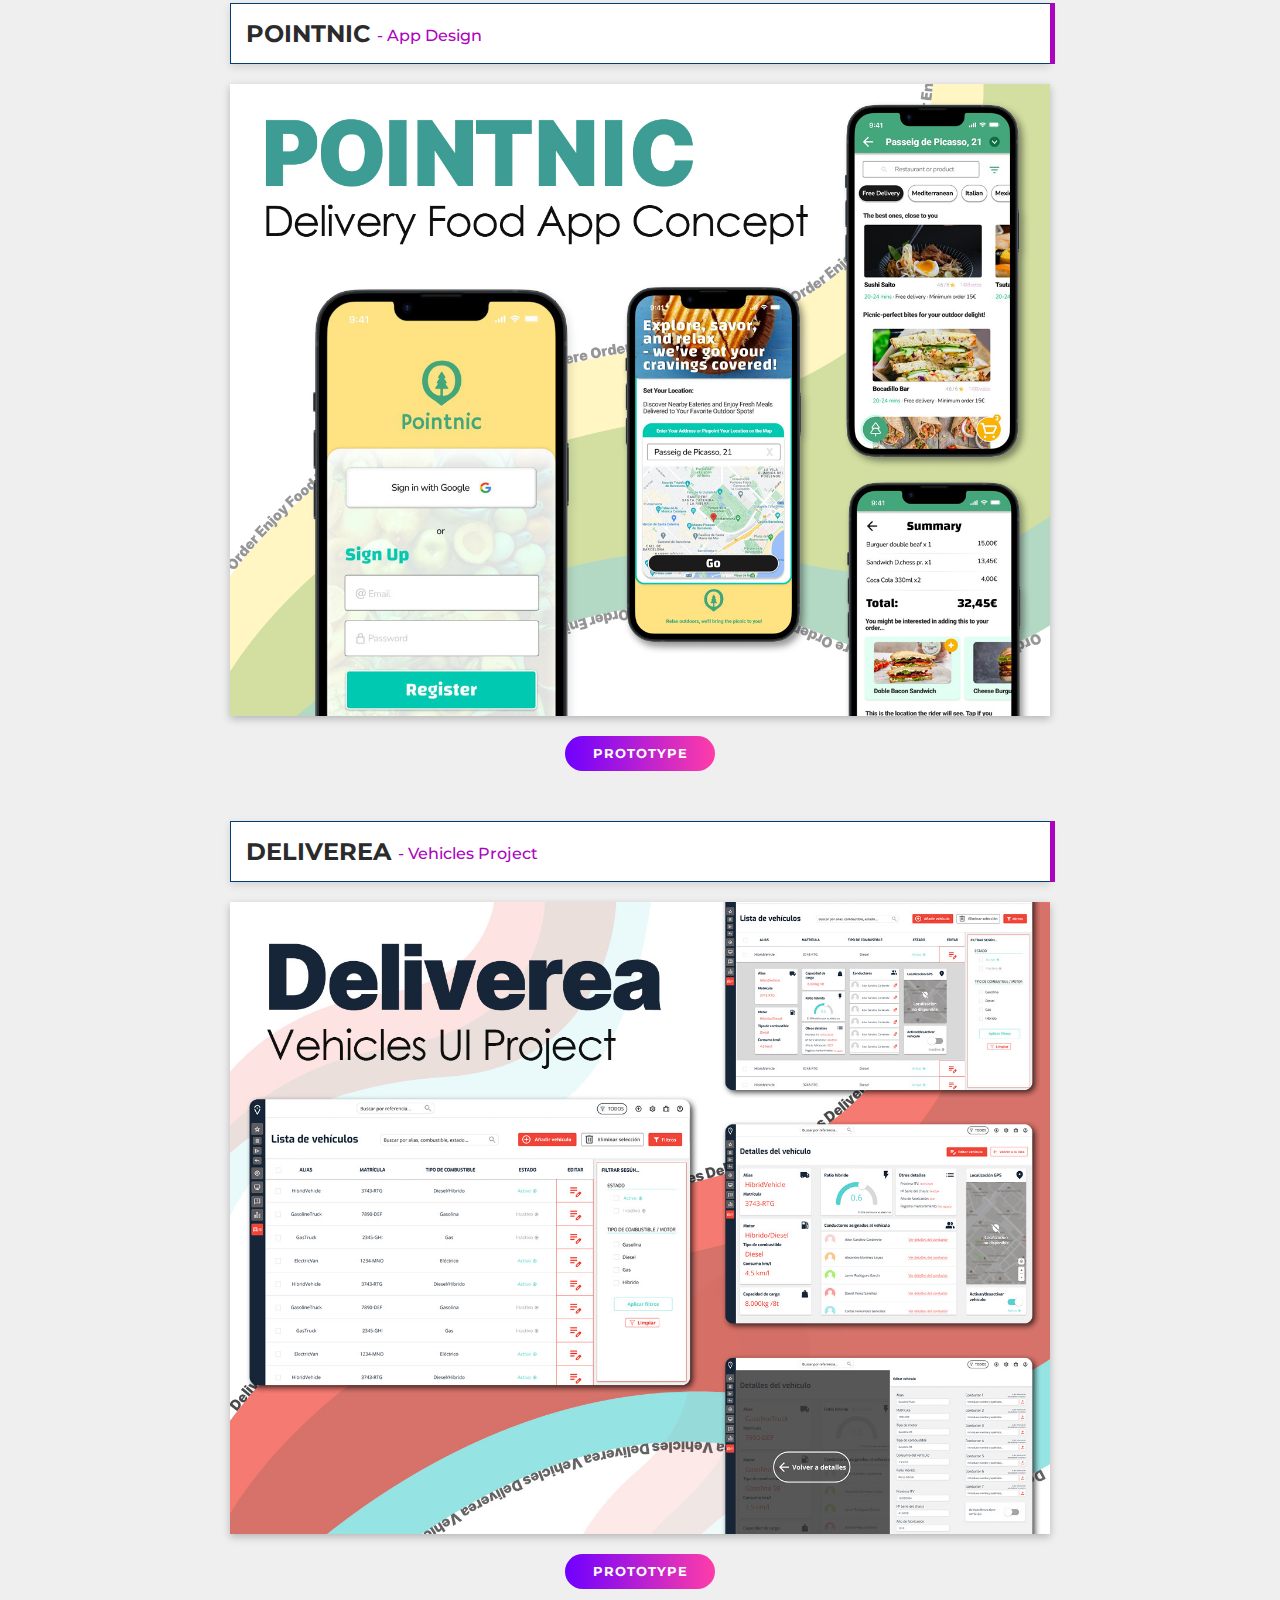
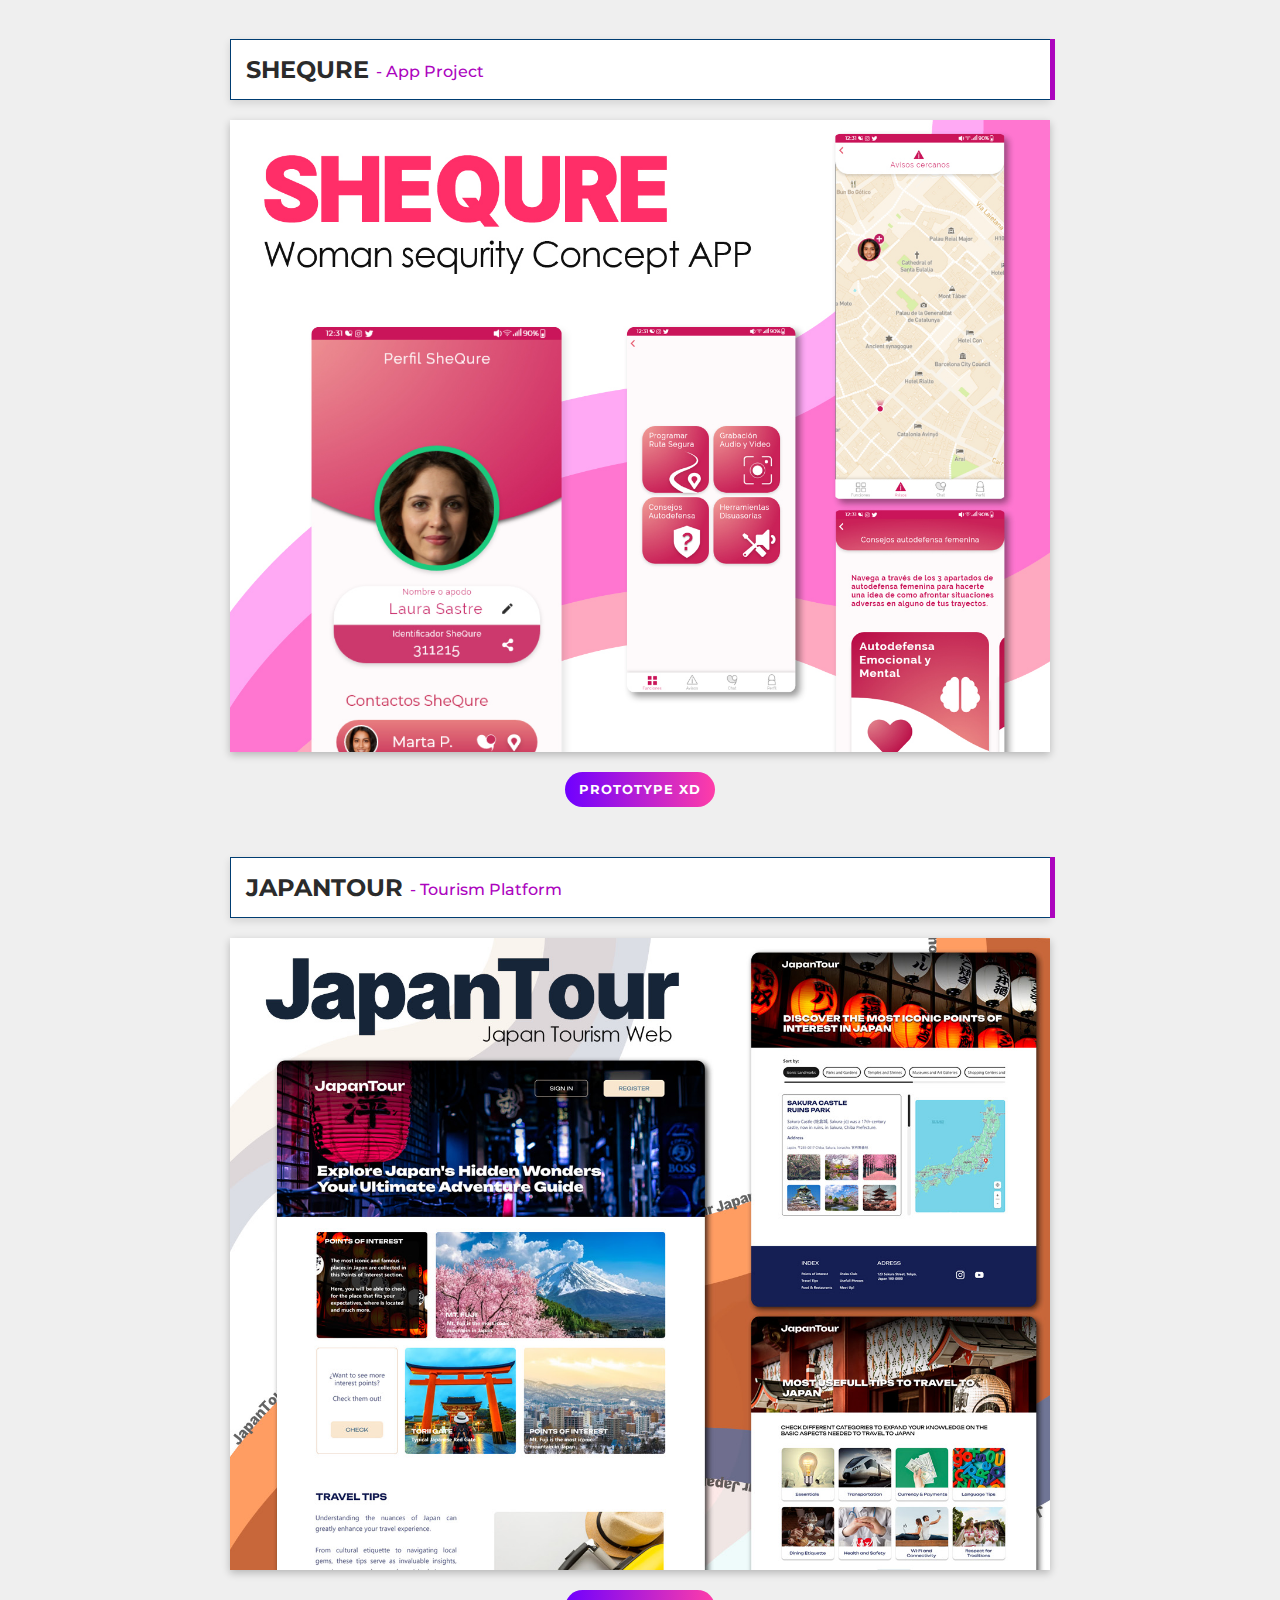
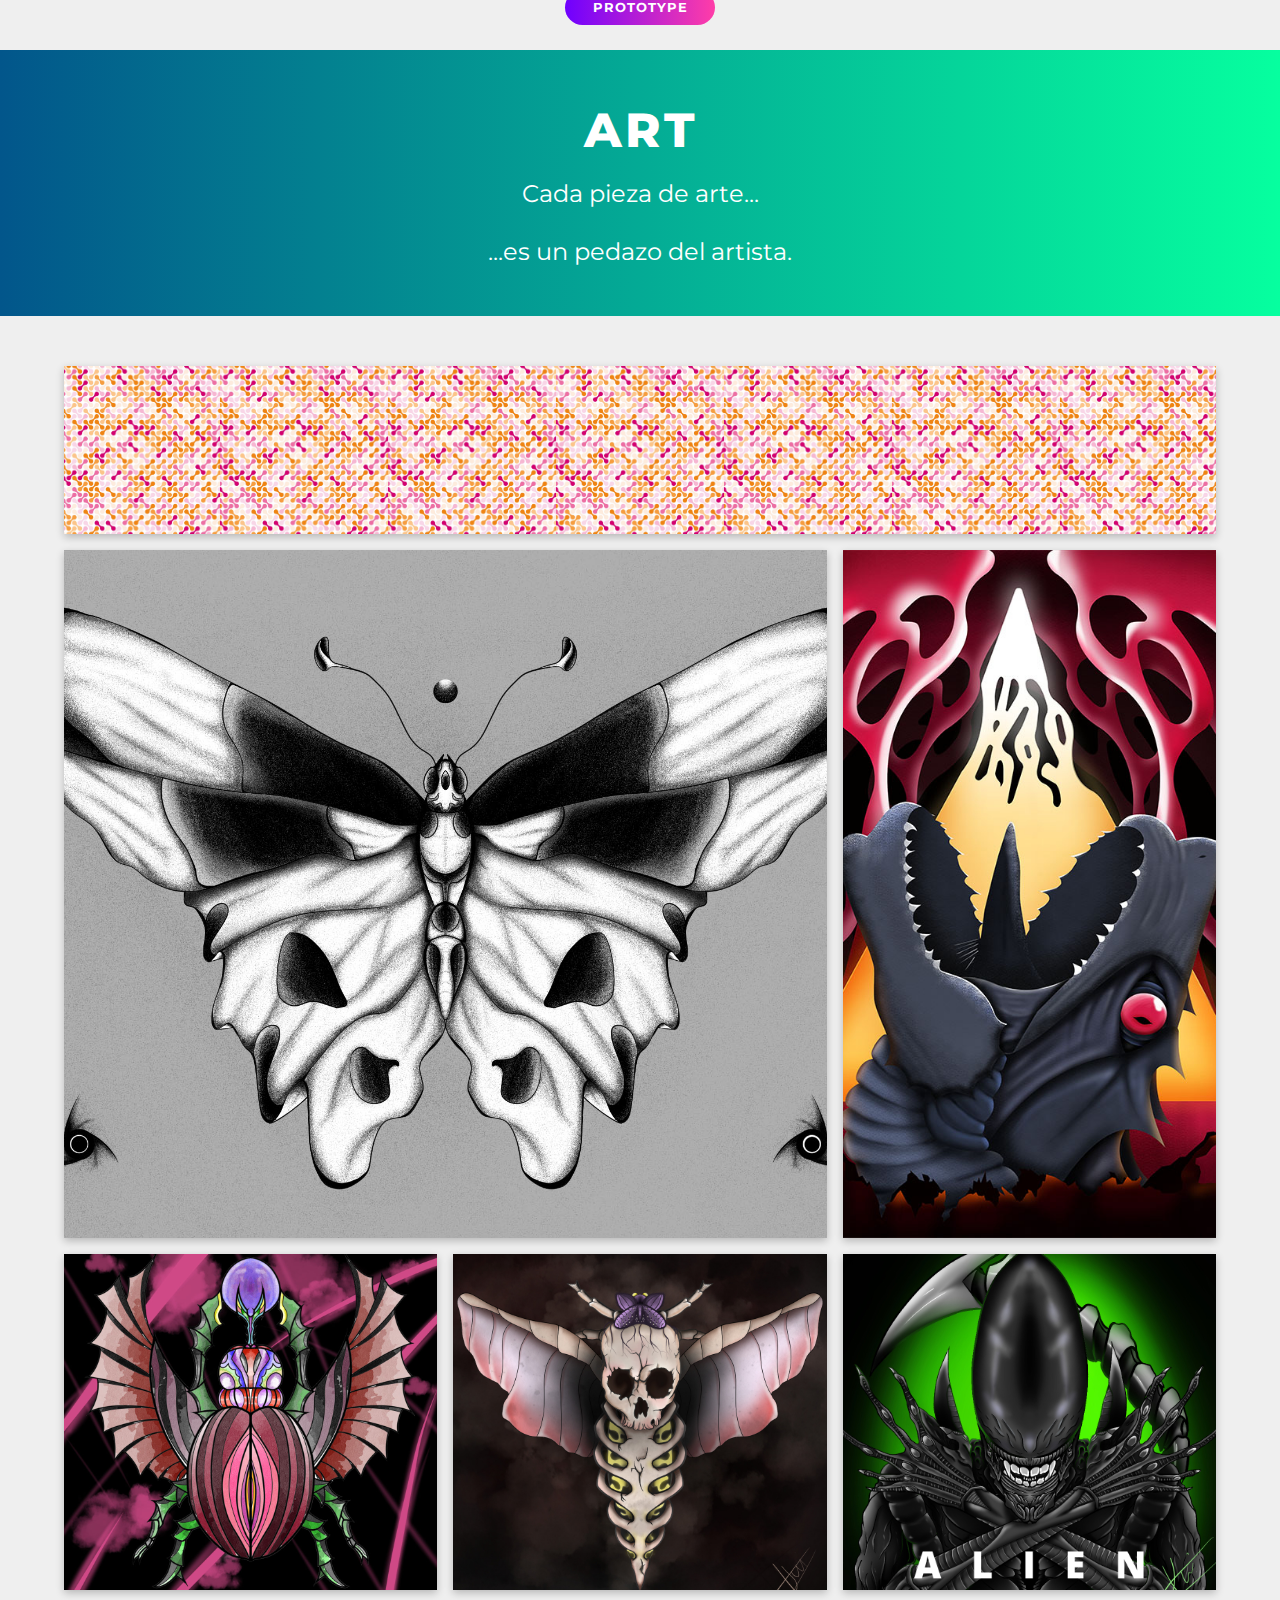
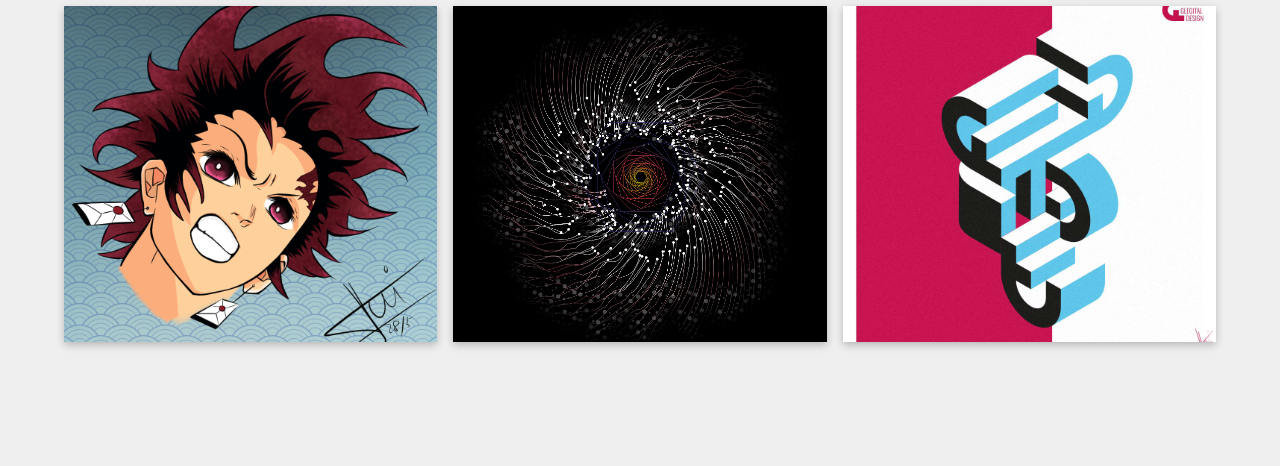
==== commit 039eab40: "v0.8" ====
--- a/index.html
+++ b/index.html
@@ -15,6 +15,8 @@
 </head>
 
 <body> 
+    
+    <!-- ##################### Nav Bars STARTS ##################### -->
 
     <header>
         <nav class="nav_bar" id="top">
@@ -24,10 +26,10 @@
             <ul class="links">
                 <li><a href="#motion">Motion</a></li>
                 <li><a href="#brand">Brand ID</a></li>
-                <li><a href="#">UI/UX</a></li>
-                <li><a href="#">Art</a></li>
+                <li><a href="#ui-ux">UI/UX</a></li>
+                <li><a href="#art">Art</a></li>
             </ul>
-            <a href="#" class="action_btn">Contact</a>
+            <a href="#" class="action_btn">Contacto</a>
             <div class="toggle_btn">
                 <i class="fa-solid fa-bars"></i>
             </div>
@@ -36,30 +38,60 @@
         <div class="dropdown_menu open">
             <li><a href="#motion">Motion</a></li>
             <li><a href="#brand">Brand ID</a></li>
-            <li><a href="#">UI/UX</a></li>
-            <li><a href="#">Art</a></li>
-            <li> <a href="#" class="action_btn">Contact</a></li>
+            <li><a href="#ui-ux">UI/UX</a></li>
+            <li><a href="#art">Art</a></li>
+            <li> <a href="#" class="action_btn">Contacto</a></li>
         </div>
 
     </header>
 
-    <main>
+    <!-- ##################### Nav Bars ENDS ##################### -->
+
+
+    <!-- ##################### Video Intro STARTS ##################### -->
+
         <section id="welcome">
+
         <!--
             <h1>
                 Bienvenida
             </h1>
-            <p>
-                Lorem ipsum dolor sit amet consectetur adipisicing elit. Magni, maiores.
-            </p>
         --> 
+
         <video autoplay loop muted id="intro-video">
             <source src="/img/Videos/Intro Web.mp4" type="video/mp4" />
             Your browser does not support the video tag.
         </video>
-        <!-- <img src="img/Full.gif" alt="" srcset=""> -->
+
+        <div id="first-about">
+            <div id="profile-pic"></div>
+        <div class="introduction">
+
+            <h2>HOLA!</h2>
+            <br>
+            <p class="paragraph-one">
+                BIENVENID@ A <span>AGL</span>, DONDE TUS
+                PROYECTOS GRÁFICOS SE HACEN
+                <span>REALIDAD</span>
+            </p>
+            <br>
+            <p class="paragraph-two">
+                Mi nombre es Antonio Gómez, pero 
+                puedes llamarme <span>Toni</span>.
+                <br><br>
+                Si bien los <span> Motion Graphics </span> son mi pasión, brindo soluciones gráficas en cuanto a <span>Identidad de Marca y UI/UX</span>.
+                <br><br>
+                Si quieres saber más sobre mí, <a>pincha aquí</a>. Para continuar viendo mis proyectos, sigue bajando!
+            </p>
+        </div>
+</div>
+
         </section>
-    </main>
+
+    <!-- ##################### Video Intro ENDS ##################### -->
+
+
+    <!-- ##################### Motion START ##################### -->
 
     <div id="motion">
         <h2>
@@ -80,11 +112,11 @@
             <span style="--i:8">n</span>
             <span style="--i:9">t</span>
             <span style="--i:10">o</span>             
-        
             </div>
+
+            <!-- Separated to mantain the concordance with the text -->
             <div class="marginado">son vida.</div>
             
-
         </p>
     </div>
 
@@ -96,7 +128,16 @@
                 <span><i class="fa-solid fa-play"></i></span>
             </h3>
             <img class="static" src="img/gif/true-dect.jpg">
-            <img class="active" src="img/gif/true-dect.gif">
+            <a href="https://www.youtube.com/watch?v=tcJmrNzAOms&ab_channel=AntonioLustres" target="_blank"><img class="active" src="img/gif/true-dect.gif"></a>
+        </div>
+        
+        <div class="motion-item">
+            <h3>
+                Social Media AD
+                <span><i class="fa-solid fa-play"></i></span>
+            </h3>
+            <img class="static" src="img/gif/pointnic.jpg">
+            <img class="active" src="img/gif/pointnic.gif">
         </div>
 
         <div class="motion-item">
@@ -146,14 +187,6 @@
             <img class="active" src="img/gif/other-stuff.gif">
         </div>
 
-        <div class="motion-item">
-            <h3>
-                Social Media AD
-                <span><i class="fa-solid fa-play"></i></span>
-            </h3>
-            <img class="static" src="img/gif/pointnic.jpg">
-            <img class="active" src="img/gif/pointnic.gif">
-        </div>
 
 
         <div class="motion-item">
@@ -167,8 +200,9 @@
         </div>
         
     </section>
-
-    <!--Brand designs   -->
+    <!-- ##################### Motion END ##################### -->
+
+    <!-- ##################### Brand designs START ##################### -->
 
     <div id="brand">
         <h2>
@@ -176,47 +210,207 @@
         </h2>
         <br>
         <p>
-        Lorem ipsum dolor sit amet consectetur adipisicing elit.<br><br> Id architecto tenetur, earum soluta fugit tempora.
+        Dejar marca es ser <b>recordado</b> <br><br> Ser recordado es 
+
+        <div class="message">
+            <div class="word">ÉXITO</div>
+        </div>
+
         </p>
     </div>
 
+    
+
         <section id="brand-section">
+
+            <article class="brand-item">
+                <h3>GreenWave EcoShop</h3>
+                <div class="brand-img">
+                    <img src="/img/greenwave/greenwave-ilu.jpg">
+                    <img src="/img/greenwave/greenwave-bag.jpg">
+                    <img src="/img/greenwave/greenwave-cartel.jpg">
+                    <img src="/img/greenwave/greenwave-bw.jpg">
+                    <div class="brand-paragraph">
+                        <h4>Egeria Editorial Design</h4>
+                        <br>
+                        <p>GreenWave es un proyecto de marca en el que se recalca la naturaleza de productos <b>Ecológicos</b> con el distintivo "wave".</p>
+                            <br>
+                        <p>Su creación refleja la armonía entre productos naturales tanto de agricultura como de pesca sostenible.</p>
+                    </div>
+
+                </div>
+            </article>
+
             <article class="brand-item">
                 <h3>Egeria Magazine Editorial Design</h3>
                 <div class="brand-img">
                     <img src="/img/egeria/Portada Faro.jpg">
-                    <img src="/img/egeria/Portada Santorini.jpg">
                     <img src="/img/egeria/Indice.jpg">
                     <img src="/img/egeria/Interior Catedral.jpg">
                     <img src="/img/egeria/Interior Sant Antoni.jpg">
                     <div class="brand-paragraph">
                         <h4>Egeria Editorial Design</h4>
                         <br>
-                        <p>Lorem, ipsum dolor sit amet consectetur adipisicing elit. Necessitatibus molestias, 
-                            quam maxime non modi minima nisi blanditiis iure fugiat rem?</p>
+                        <p>Egeria Magazine es una oportunidad de conocer las mejores islas del mundo.</p>
                             <br>
-                        <p>Lorem, ipsum dolor sit amet consectetur adipisicing elit. Necessitatibus molestias, 
-                            quam maxime non modi minima nisi blanditiis iure fugiat rem?</p>
+                        <p>El trabajo editorial se enfoca en reflejar un estilo constante entre los diferentes números editados para que la <b>identidad</b> de Egería no se pierda entre islas.</p>
                     </div>
 
                 </div>
             </article>
+
+            <article class="brand-item">
+                <h3>OTROS PROYECTOS</h3>
+                <div class="brand-comp">                    
+                    <img src="/img/other-brands/prism.jpg">
+                    <img src="/img/other-brands/steeltrap.jpg">
+                    <img src="/img/other-brands/ibeco.jpg">
+                    <img src="/img/other-brands/luminix.jpg">
+                </div>
+            </article>
+
         </section>
 
+<!-- ##################### Brand designs ENDS ##################### -->
+
+<!-- ##################### UI/UX designs START ##################### -->
+
+<div id="ui-ux">
+    <h2>
+        UI & UX <br>Design
+    </h2>
+    <br>
+    <p>
+    Figma + tu idea + mi trabajo<br>=<br> Dar vida a tu proyecto
+    </p>
+</div>
+
+    <section class="ui-ux-section">
+
+    <div class="ui-ux-item">
+        <h3>
+
+            POINTNIC <span>- App Design</span> 
+        </h3>
+        <img src="img/uiux/pointnic.jpg">
+
+        <a href="https://www.figma.com/proto/abVT2SpZbsEc7CJPwrsefT/Pointnic-Remaster?page-id=0%3A1&type=design&node-id=16-1889&viewport=1007%2C606%2C0.16&t=ELpnSNRvHjYIcwcw-1&scaling=scale-down&starting-point-node-id=16%3A1889&mode=design " target="_blank" rel="noopener noreferrer">
+        <div class="prototype-btn">
+            PROTOTYPE  <i class="fa-brands fa-figma"></i>
+        </div> 
+
+        </a> 
+    </div>
+
+    <div class="ui-ux-item">
+        <h3>
+            DELIVEREA <span>- Vehicles Project</span> 
+        </h3>
+        <img src="img/uiux/miniatura-deliverea.jpg">
+
+        <a href="https://www.figma.com/proto/RLHWFIoBJj2LAbUCpDy2iD/Deliverea-Vehicles?page-id=0%3A1&node-id=2-4&starting-point-node-id=2%3A4&scaling=scale-down&t=nzNwzobgMEKOJSTb-1 " target="_blank" rel="noopener noreferrer">
+        <div class="prototype-btn">
+            PROTOTYPE  <i class="fa-brands fa-figma"></i>
+        </div> 
+
+        </a> 
+    </div>
+
+    <div class="ui-ux-item">
+        <h3>
+            SHEQURE <span>- App Project</span> 
+        </h3>
+        <img src="img/uiux/Miniatura Shequre.jpg">
+
+        <a href="https://xd.adobe.com/view/06665fd1-a1d7-49cd-8244-810822a6e535-5335/?fullscreen&hints=off " target="_blank" rel="noopener noreferrer">
+        <div class="prototype-btn">
+            PROTOTYPE  XD
+        </div> 
+
+        </a> 
+    </div>
+
+    <div class="ui-ux-item">
+        <h3>
+            JAPANTOUR <span>- Tourism Platform</span> 
+        </h3>
+        <img src="img/uiux/japantour.jpg">
+
+        <a href="https://www.figma.com/proto/h50raMfbUTcJRKwgYVGeeu/Japan-Tour?page-id=0%3A1&type=design&node-id=3-76&viewport=-181%2C679%2C0.42&t=3a8UXZO3QTbLnSYr-1&scaling=scale-down&starting-point-node-id=3%3A76&mode=design" target="_blank" rel="noopener noreferrer">
+        <div class="prototype-btn">
+            PROTOTYPE  <i class="fa-brands fa-figma"></i>
+        </div> 
+
+        </a> 
+    </div>
+
+    </section>
+
+<!-- ##################### UI/UX designs ENDS ##################### -->
+
+<!-- ##################### ILLUSTRATIONS designs STARTS ##################### -->
+
+
+<div id="art">
+    <h2>
+        ART
+    </h2>
+    <br>
+    <p>
+    Cada pieza de arte...<br><br> ...es un pedazo del artista.
+    </p>
+</div>
+
+<div id="art-section">
+    <div class="header">
+    </div>
+    <div class="principal">
+    </div>
+    <div class="side">
+    </div>
+    <div class="alone1">
+    </div>
+    <div class="alone2">
+    </div>
+    <div class="alone3">
+    </div>
+    <div class="alone4">
+    </div>
+    <div class="alone5">
+    </div>
+    <div class="alone6">
+    </div>
+    
+
+</div>
+
+
+<!-- ##################### ILLUSTRATIONS designs ENDS ##################### -->
+
+<!-- ##################### Boton flotante START ##################### -->
+
         <a href="#top"><div id="flotante"><i class="fa-solid fa-arrow-up"><br><span>INICIO</span></i></div></a>
-
     
+<!-- ##################### Boton flotante END ##################### -->
     <script>
-        
-document.addEventListener("DOMContentLoaded", function() {
+
+    document.addEventListener("DOMContentLoaded", function () {
         const toggleBtn = document.querySelector('.toggle_btn');
         const toggleBtnIcon = document.querySelector('.toggle_btn i');
         const dropDownMenu = document.querySelector('.dropdown_menu');
 
+        // Event listener para cerrar el menú cuando se hace clic en un enlace
+        dropDownMenu.querySelectorAll('a').forEach(link => {
+            link.addEventListener('click', () => {
+                dropDownMenu.classList.remove('open');
+                toggleBtnIcon.classList = 'fa-solid fa-bars'; // Restablecer el icono del botón
+            });
+        });
+
         // Desactivar el menú por defecto
         dropDownMenu.classList.remove('open');
 
-        toggleBtn.onclick = function() {
+        toggleBtn.onclick = function () {
             // Alternar la clase 'open' para activar/desactivar el menú
             dropDownMenu.classList.toggle('open');
 
@@ -224,8 +418,53 @@
             const isOpen = dropDownMenu.classList.contains('open');
             toggleBtnIcon.classList = isOpen ? 'fa-solid fa-xmark' : 'fa-solid fa-bars';
         }
+
     });
 
+        // Select all video elements with autoplay attribute
+        const autoplayVideos = document.querySelectorAll('video[autoplay]');
+
+        // Function to check if a significant portion of the element is in the viewport
+        function isSignificantlyInViewport(element) {
+            const rect = element.getBoundingClientRect();
+            const windowHeight = window.innerHeight || document.documentElement.clientHeight;
+
+            // Allow for some flexibility, e.g., consider 50% of the element's height
+            return (
+                rect.bottom >= 0 &&
+                rect.top <= windowHeight
+            );
+        }
+
+        // Select the autoplay video element
+        const introVideo = document.getElementById('intro-video');
+
+        // Function to check if a significant portion of the element is in the viewport
+        function isSignificantlyInViewport(element) {
+            const rect = element.getBoundingClientRect();
+            const windowHeight = window.innerHeight || document.documentElement.clientHeight;
+
+            // Allow for some flexibility, e.g., consider 50% of the element's height
+            return (
+                rect.bottom >= 0 &&
+                rect.top <= windowHeight
+            );
+        }
+
+        // Function to pause autoplaying video that is fully out of the viewport
+        function pauseAutoplayVideo() {
+            if (!isSignificantlyInViewport(introVideo)) {
+                introVideo.pause();
+            } else {
+                introVideo.play();
+            }
+        }
+
+// Event listener for scroll events
+window.addEventListener('scroll', pauseAutoplayVideo);
+
+// Initial check on page load
+document.addEventListener('DOMContentLoaded', pauseAutoplayVideo);
     </script>
 
 </body>
--- a/styles/style.css
+++ b/styles/style.css
@@ -1,4 +1,6 @@
 @import url('https://fonts.googleapis.com/css2?family=Montserrat:ital,wght@0,100..900;1,100..900&family=Roboto+Mono:ital,wght@0,100..700;1,100..700&display=swap');
+
+/* GENERAL STYLES */
 
 * {
     margin: 0;
@@ -13,14 +15,13 @@
 
 body {
     background-color: #efefef;
-    overflow-x: hidden;
 }
 
 li {
     list-style: none;
 }
 
-a{
+a {
     text-decoration: none;
 }
 
@@ -30,7 +31,7 @@
     position: relative;
 }
 
-.logo img{
+.logo img {
     width: 160px;
 }
 
@@ -69,7 +70,6 @@
     text-underline-offset: 5px;
 }
 
-
 .nav_bar .toggle_btn {
     color: #252525;
     font-size: 1.5rem;
@@ -78,7 +78,7 @@
 }
 
 .action_btn {
-    background-image: linear-gradient(to right, #6f00ff, #dc3dff);    
+    background-image: linear-gradient(to right, #6f00ff, #dc3dff);
     color: rgb(255, 255, 255);
     padding: 0.5rem 1rem;
     border: none;
@@ -99,7 +99,22 @@
     scale: 0.95;
 }
 
+.toggle_btn {
+    position: fixed;
+    background-color: #fff;
+    padding: 5px 10px;
+    border-radius: 10px;
+    top: 20px;
+    /* Ajusta esto según sea necesario */
+    right: 30px;
+    /* Ajusta esto según sea necesario */
+    z-index: 9999;
+    /* Asegura que esté por encima de otros elementos */
+}
+
 .fa-xmark {
+    margin: 0 auto;
+    align-items: center;
     width: 21px;
 }
 
@@ -132,7 +147,7 @@
     justify-content: center;
 }
 
-.dropdown_menu li a{
+.dropdown_menu li a {
     padding: 10px;
     text-decoration: none;
     font-weight: 500;
@@ -140,7 +155,7 @@
     border-radius: 15px;
 }
 
-.dropdown_menu li:hover a{
+.dropdown_menu li:hover a {
     background-color: #dfdfdf;
 }
 
@@ -151,36 +166,146 @@
     color: #fff;
 }
 
-
 /* Welcome to AGL Design*/
+section #welcome {
+    margin: 0 auto;
+}
 
 video {
-    margin: 0 auto;
+    display: block;
+    margin: 0 auto;
+    margin-bottom: 100px;
     align-content: center;
-    width: 100%;
+    width: 90%;
     max-width: 1080px;
     z-index: 0;
 }
 
-section#welcome {
+#first-about{
+    margin: 0 auto;
+    margin-top: 80px;
+    margin-bottom: 80px;
+    height: 350px;
     display: flex;
-    flex-direction: column;
-    align-content: center;
     justify-content: center;
-    text-align: center;
-}
-
-#welcome img{
-    margin: 0 auto;
-    padding: 15px;
-    display: grid;
-    width: 100%;
-    max-width: max-content;
-}
-
-#welcome h1 {
-    font-size: 3rem;
-    margin-bottom: 1rem;
+    flex-direction: row;
+    background-position: center;
+    background-size: cover;
+    max-width: 1250px;
+    background-image: linear-gradient(to right, #72d19b, #a45dd7);
+    box-shadow: rgba(0, 0, 0, 0.24) 0px 3px 8px;
+
+}
+
+#profile-pic{
+    width: 30%;
+    margin-bottom: 30px;
+    margin-top: -30px;
+    margin-right: 20px;
+    position: relative;
+    border: 2px solid #252525;
+    background-image: url(/img/micara2023.jpg);
+    background-size: cover;
+    background-position: center;
+    box-shadow: rgba(0, 0, 0, 0.64) 0px 3px 8px;
+}
+
+.introduction{
+    margin-top: 30px;
+    width: 40%;
+    height: fit-content;
+    padding: 20px;
+    background-color: rgba(255, 255, 255, 0.95);
+    box-shadow: rgba(0, 0, 0, 0.24) 0px 3px 8px;
+}
+
+.introduction > h2{
+    font-size: 2rem;
+    font-weight: 900;
+    color: #282828;
+}
+
+.introduction .paragraph-one{
+    font-size: 1.2rem;
+    font-weight: 900;
+    color: #505050;
+    line-height: 25px;
+    letter-spacing: 0.5px;
+}
+
+.introduction .paragraph-two{
+    font-size: 1rem;
+    font-weight: 400;
+    color: #505050;
+}
+
+.introduction .paragraph-one span{
+    color: #da2648;
+}
+
+.introduction .paragraph-two span{
+    color: #da2648;
+}
+
+/*Responsive presentación*/
+
+@media (width < 820px){
+    #first-about{
+        margin: 0 auto;
+        margin-top: 80px;
+        margin-bottom: 80px;
+        display: flex;
+        height: fit-content;
+        justify-content: center;
+        flex-direction: column;
+        max-width: 1250px;
+        background-image: linear-gradient(to right, #72d19b, #a45dd7);
+        box-shadow: rgba(0, 0, 0, 0.24) 0px 3px 8px;
+    
+    }
+    
+    #profile-pic{
+        margin: 0 auto;
+        width: 60%;
+        height: 400px;
+        margin-top: -60px;
+        border: 2px solid #252525;
+        background-image: url(/img/micara2023.jpg);
+        background-size: cover;
+        background-position: center;
+        box-shadow: rgba(0, 0, 0, 0.64) 0px 3px 8px;
+    }
+    
+    .introduction{
+        margin: 0 auto;
+        margin-top: 30px;
+        margin-bottom: -40px;
+        width: 80%;
+        height: fit-content;
+        padding: 20px;
+        background-color: rgba(255, 255, 255, 0.95);
+        box-shadow: rgba(0, 0, 0, 0.24) 0px 3px 8px;
+    }
+    
+    .introduction > h2{
+        font-size: 2rem;
+        font-weight: 900;
+        color: #282828;
+    }
+    
+    .introduction .paragraph-one{
+        font-size: 1.2rem;
+        font-weight: 900;
+        color: #505050;
+        line-height: 25px;
+        letter-spacing: 0.5px;
+    }
+    
+    .introduction .paragraph-two{
+        font-size: 1rem;
+        font-weight: 400;
+        color: #505050;
+    }
 }
 
 /*Motion Graphics*/
@@ -211,14 +336,14 @@
     color: #fff;
 }
 
-#motion p span{
+#motion p span {
     color: #fff;
     font-weight: bolder;
-    
-}
-
+
+}
 
 .motion-container {
+    margin: 0 auto;
     display: grid;
     padding-top: 30px;
     padding-bottom: 50px;
@@ -226,26 +351,23 @@
     padding-right: 20px;
     place-items: center;
     justify-content: center;
-    grid-template-columns: repeat(auto-fit,
-            minmax(40%, 1fr));
+    grid-template-columns: auto auto;
     gap: 1.5rem;
 }
 
-
-.motion-item > img {
+.motion-item>img {
     margin-top: 10px;
-    box-shadow: 5px 5px 0px #42d3b1;
+    box-shadow: rgba(0, 0, 0, 0.24) 0px 3px 8px;
     width: 100%;
 }
 
-.marginado{
+.marginado {
     font-size: 1.5em;
     color: #fff;
 }
 
-
 /*Test wavy*/
-.waviy > span {
+.waviy>span {
     font-size: 1.5em;
     color: #fff56e;
     position: relative;
@@ -268,7 +390,6 @@
     }
 }
 
-
 .motion-item img.active {
     display: none;
 }
@@ -283,6 +404,7 @@
 
 .motion-item h3 {
     padding: 15px;
+    margin: 15px;
     color: #252525;
     font-weight: 500;
     border: 1px solid #003D72;
@@ -309,6 +431,103 @@
 }
 
 /* Brand Items ---------------------------- */
+
+.message {
+    background-color: #fff;
+    color: #cf004c;
+    display: block;
+    font-weight: 900;
+    padding-left: 0.5rem;
+    overflow: hidden;
+    top: 0.2rem;
+    left: 270px;
+}
+
+
+.word {
+    font-family: "Montserrat";
+    font-size: 1.5rem;
+    animation: openclose 10s cubic-bezier(0.215, 0.610, 0.355, 1) infinite;
+}
+
+@keyframes openclose {
+    0% {
+        top: 0.2rem;
+        width: 0;
+    }
+
+    5% {
+        width: 0;
+    }
+
+    15% {
+        width: 230px;
+    }
+
+    30% {
+        top: 0.2rem;
+        width: 230px;
+    }
+
+    33% {
+        top: 0.2rem;
+        width: 0;
+    }
+
+    35% {
+        top: 0.2rem;
+        width: 0;
+    }
+
+    38% {
+        top: -4.5rem;
+
+    }
+
+    48% {
+        top: -4.5rem;
+        width: 190px;
+    }
+
+    62% {
+        top: -4.5rem;
+        width: 190px;
+    }
+
+    66% {
+        top: -4.5rem;
+        width: 0;
+        text-indent: 0;
+    }
+
+    71% {
+        top: -9rem;
+        width: 0;
+        text-indent: 5px;
+    }
+
+    86% {
+        top: -9rem;
+        width: 285px;
+    }
+
+    95% {
+        top: -9rem;
+        width: 285px;
+    }
+
+    98% {
+        top: -9rem;
+        width: 0;
+        text-indent: 5px;
+    }
+
+    100% {
+        top: 0;
+        width: 0;
+        text-indent: 0;
+    }
+}
 
 #brand {
     display: flex;
@@ -336,49 +555,67 @@
     color: #fff;
 }
 
-#brand p span{
+#brand p span {
     color: #fff;
     font-weight: bolder;
-    
-}
-
-#brand-section{
+
+}
+
+#brand-section {
+    width: 80%;
     margin: 0 auto;
     align-content: center;
 }
 
-.brand-item h3{
+.brand-item {
+    padding-top: 20px;
+    padding-bottom: 40px;
+}
+
+.brand-item h3 {
     margin: 15px;
+    margin-bottom: 30px;
     text-align: center;
     padding: 15px;
     color: #252525;
     font-weight: 500;
     border: 1px solid #003D72;
-    border-right: none;
-    box-shadow: 5px 0px #252525;
+    box-shadow: 5px 5px 0px #ffca56;
     background-color: #fff;
     transition: all 300ms cubic-bezier(0.215, 0.610, 0.355, 1);
 }
 
-.brand-img{
+.brand-img {
     display: grid;
     grid-template-columns: 1fr 1fr;
     gap: 10px;
 }
 
-.brand-img  img{
+.brand-img img {
     margin: 0 auto;
     width: 95%;
     box-shadow: 0px 0px 10px #c7c7c7;
 }
 
-.brand-img .brand-paragraph{
+.brand-comp {
+    display: grid;
+    grid-template-columns: auto;
+    gap: 40px;
+}
+
+.brand-comp img {
     margin: 0 auto;
     width: 95%;
     box-shadow: 0px 0px 10px #c7c7c7;
 }
 
-.brand-paragraph{
+.brand-img .brand-paragraph {
+    margin: 0 auto;
+    width: 95%;
+    box-shadow: 0px 0px 10px #c7c7c7;
+}
+
+.brand-paragraph {
     width: 95%;
     height: 100%;
     align-content: center;
@@ -386,10 +623,295 @@
     padding: 20px;
 }
 
+
+
+/* UI/UX Starts here */
+
+#ui-ux {
+    display: flex;
+    padding: 50px;
+    flex-direction: column;
+    justify-content: center;
+    align-items: center;
+    text-align: center;
+    background-color: #21D4FD;
+    background-image: linear-gradient(90deg, #279aff 0%, #B721FF 100%);
+}
+
+#ui-ux h2 {
+    font-size: 3em;
+    text-align: center;
+    font-weight: 800;
+    line-height: 60px;
+    letter-spacing: 3px;
+    color: #fff;
+    background-size: 150%;
+}
+
+#ui-ux p {
+    font-size: 1.5em;
+    max-width: 50%;
+    color: #fff;
+}
+
+.ui-ux-section {
+    margin: 0 auto;
+    width: 80%;
+}
+
+.ui-ux-item {
+    padding-top: 25px;
+    padding-bottom: 25px;
+    display: grid;
+    grid-template-columns: auto;
+}
+
+.ui-ux-item>img {
+    margin: 0 auto;
+    margin-bottom: 20px;
+    width: 80%;
+    max-width: 850px;
+    box-shadow: rgba(0, 0, 0, 0.24) 0px 3px 8px;
+}
+
+.ui-ux-item h3 {
+    padding: 15px;
+    margin: 0 auto;
+    margin-bottom: 20px;
+    width: 80%;
+    max-width: 850px;
+    color: #2b2b2b;
+    font-weight: 700;
+    font-size: 1.5rem;
+    border: 1px solid #003D72;
+    border-right: none;
+    box-shadow: 5px 0px #ac04be, rgba(0, 0, 0, 0.12) 0px 3px 8px;
+    ;
+    background-color: #fff;
+    transition: all 300ms cubic-bezier(0.215, 0.610, 0.355, 1);
+}
+
+.ui-ux-item span {
+    font-size: 1rem;
+    font-weight: 500;
+    vertical-align: middle;
+    color: #ac04be;
+}
+
+
+.ui-ux-section a {
+    margin: 0 auto;
+    width: fit-content;
+    display: block;
+    text-decoration: none;
+    color: #fff;
+    font-size: 0.8rem;
+    font-weight: 700;
+    letter-spacing: 1px;
+    text-align: center;
+}
+
+.prototype-btn {
+    display: block;
+    margin: 0px auto;
+    width: 150px;
+    padding: 10px;
+    text-decoration: none;
+    background-image: linear-gradient(to right, #6f00ff, #ff3da8);
+    border-radius: 25px;
+    transition: all 300ms;
+}
+
+.prototype-btn:hover {
+    scale: 1.05;
+    box-shadow: inset 0px 0px 15px #ffcff3;
+}
+
+.prototype-btn:active {
+    scale: 0.95;
+}
+
+/* Ilustration CSS STARTS*/
+
+#art {
+    display: flex;
+    padding: 50px;
+    margin-bottom: 50px;
+    flex-direction: column;
+    justify-content: center;
+    align-items: center;
+    text-align: center;
+    background-image: linear-gradient(to right, #02568b, #06ff9f);
+}
+
+#art h2 {
+    font-size: 3em;
+    text-align: center;
+    font-weight: 800;
+    line-height: 60px;
+    letter-spacing: 3px;
+    color: #fff;
+    background-size: 150%;
+}
+
+#art p {
+    font-size: 1.5em;
+    max-width: 50%;
+    color: #fff;
+}
+
+#art-section {
+    display: grid;
+    margin: 0 auto;
+    padding-bottom: 20px;
+    grid-template-columns: 1fr 1fr 1fr;
+    grid-template-rows: 10% 20% 20% 20% 20%;
+    grid-template-areas:
+        "header header header"
+        "principal principal side"
+        "principal principal side"
+        "alone1 alone2 alone3"
+        "alone4 alone5 alone6"
+    ;
+    gap: 1rem;
+    width: 90%;
+    height: 1700px;
+}
+
+#art-section .header {
+    background-color: #fff;
+    box-shadow: rgba(0, 0, 0, 0.24) 0px 3px 8px;
+    grid-area: header;
+    background-size: contain;
+    background-position: center;
+    background-image: url(/img/art/metaballs.jpg);
+}
+
+#art-section .principal {
+    background-color: #fff;
+    box-shadow: rgba(0, 0, 0, 0.24) 0px 3px 8px;
+    grid-area: principal;
+    background-size: cover;
+    background-position: center;
+    background-image: url(/img/art/mariposa_remaster.jpg);
+}
+
+#art-section .side {
+    background-color: #fff;
+    box-shadow: rgba(0, 0, 0, 0.24) 0px 3px 8px;
+    grid-area: side;
+    background-size: cover;
+    background-position: center;
+    background-image: url(/img/art/rezilla.jpg);
+}
+
+#art-section .alone1 {
+    background-color: #fff;
+    box-shadow: rgba(0, 0, 0, 0.24) 0px 3px 8px;
+    grid-area: alone1;
+    background-size: cover;
+    background-position: center;
+    background-image: url(/img/art/egypt_recolor.jpg);
+}
+
+#art-section .alone2 {
+    background-color: #fff;
+    box-shadow: rgba(0, 0, 0, 0.24) 0px 3px 8px;
+    grid-area: alone2;
+    background-size: cover;
+    background-position: center;
+    background-image: url(/img/art/polilla.jpg);
+}
+
+#art-section .alone3 {
+    background-color: #fff;
+    box-shadow: rgba(0, 0, 0, 0.24) 0px 3px 8px;
+    grid-area: alone3;
+    background-size: cover;
+    background-position: center;
+    background-image: url(/img/art/xenomorph.jpg);
+}
+
+#art-section .alone4 {
+    background-color: #fff;
+    box-shadow: rgba(0, 0, 0, 0.24) 0px 3px 8px;
+    grid-area: alone4;
+    background-size: cover;
+    background-position: center;
+    background-image: url(/img/art/tanjiro.jpg);
+}
+
+#art-section .alone5 {
+    background-color: #fff;
+    box-shadow: rgba(0, 0, 0, 0.24) 0px 3px 8px;
+    grid-area: alone5;
+    background-size: cover;
+    background-position: center;
+    background-image: url(/img/art/black-hole.jpg);
+}
+
+#art-section .alone6 {
+    background-color: #fff;
+    box-shadow: rgba(0, 0, 0, 0.24) 0px 3px 8px;
+    grid-area: alone6;
+    background-size: cover;
+    background-position: center;
+    background-image: url(/img/art/contrast.jpg);
+}
+
+@media (width < 1050px) {
+    #art-section {
+        display: grid;
+        margin: 0 auto;
+        padding-bottom: 20px;
+        grid-template-columns: 50% 50%;
+        grid-template-rows: 150px 300px 300px 300px 300px 300px 300px 300px;
+        grid-template-areas:
+            "header header"
+            "principal principal"
+            "principal principal"
+            "alone1 side"
+            "alone4 side"
+            "alone3 alone2"
+            "alone5 alone6"
+        ;
+        gap: 1rem;
+        width: 90%;
+        height: 1700px;
+    }
+}
+
+@media (width < 780px) {
+    #art-section {
+        display: grid;
+        margin: 0 auto;
+        padding-bottom: 20px;
+        grid-template-columns: 1fr;
+        grid-template-rows: 100px 400px 300px 300px 300px 300px 300px 300px;
+        grid-template-areas:
+            "header"
+            "principal"
+            "side"
+            "alone1"
+            "alone2"
+            "alone3"
+            "alone4"
+            "alone5"
+            "alone6"
+        ;
+        gap: 1rem;
+        width: 90%;
+        height: 1700px;
+    }
+}
+
+/* Ilustration CSS ENDS*/
+
+
 /*Boton back*/
 
 #flotante {
-    display: inline-block;   
+    display: inline-block;
     backdrop-filter: blur(0.8);
     padding-top: 13px;
     font-weight: 800;
@@ -407,30 +929,28 @@
     border: 2px solid #073a67;
 }
 
-#flotante:hover{
+#flotante:hover {
     background-color: #105da0;
     scale: 0.95;
     border: 2px solid #fff;
 }
 
-#flotante:active{
+#flotante:active {
     background-color: #073a67;
     scale: 1.05;
 }
 
-#flotante span{
+#flotante span {
     font-weight: 700;
     font-size: 8px;
     color: rgba(0, 0, 0, 0);
     transition: all 300ms;
 }
 
-#flotante:hover span{
+#flotante:hover span {
     color: rgba(0, 0, 0, 1);
-    transform: translateY(-2px) ;
-}
-
-
+    transform: translateY(-2px);
+}
 
 /* Responsive Design */
 
@@ -451,7 +971,7 @@
         display: block;
     }
 
-    .logo img{
+    .logo img {
         width: 120px;
     }
 }
@@ -461,19 +981,91 @@
         left: 2rem;
         width: unset;
     }
+
+    /*Responsive to make separators fontsize small in small devices STARTS */
+    #motion h2 {
+        font-size: 2rem;
+        letter-spacing: 1px;
+    }
+
+    #motion p {
+        font-size: 1.2rem;
+    }
+
+    #motion span {
+        font-size: 1.2rem;
+    }
+
+    .motion-item {
+        width: 100%;
+    }
+
+    .marginado {
+        font-size: 1.2rem;
+    }
+
+
+    #brand h2 {
+        font-size: 2rem;
+        letter-spacing: 1px;
+    }
+
+    #brand p {
+        font-size: 1.2rem;
+    }
+
+    #brand span {
+        font-size: 1.2rem;
+    }
+
+
+    #ui-ux h2 {
+        font-size: 2rem;
+        letter-spacing: 1px;
+    }
+
+    #ui-ux p {
+        font-size: 1.2rem;
+    }
+
+    #ui-ux span {
+        font-size: 1.2rem;
+    }
+
+    #art h2 {
+        font-size: 2rem;
+        letter-spacing: 1px;
+    }
+
+    #art p {
+        font-size: 1.2rem;
+    }
+
+    #art span {
+        font-size: 1.2rem;
+    }
+
+    .ui-ux-item span {
+        display: none;
+    }
+
+    .ui-ux-item h3 {
+        text-align: center;
+        font-size: 1rem;
+    }
+
+    /*Responsive to make separators fontsize small in small devices ENDS */
+
 }
 
 /*Motion graphics responsive*/
 
-@media (width<1050px) {
+@media (max-width: 1050px) {
     .motion-container {
         grid-template-columns: auto;
     }
-}
-
-@media (width > 1500px) {
-    .motion-container {
-        grid-template-columns: repeat(auto-fit,
-                minmax(30%, 1fr));
+
+    .brand-img {
+        grid-template-columns: auto;
     }
 }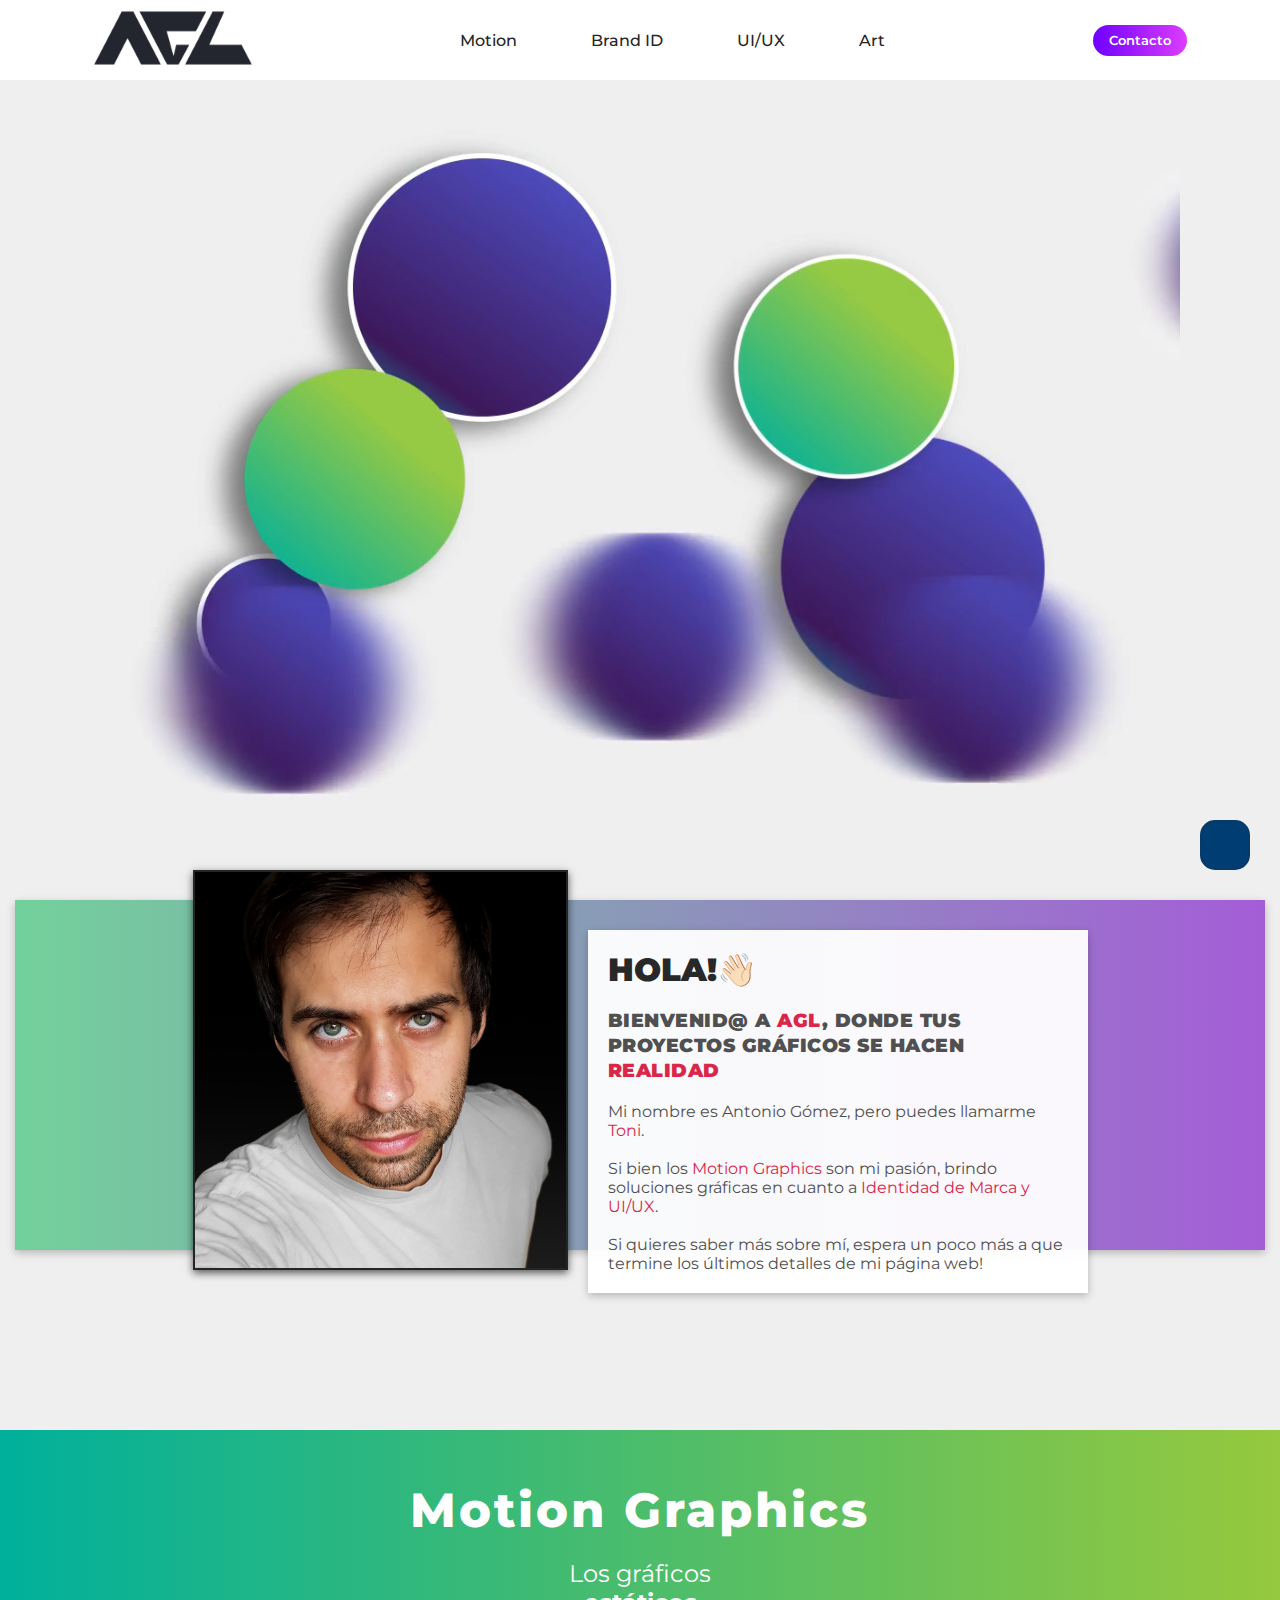
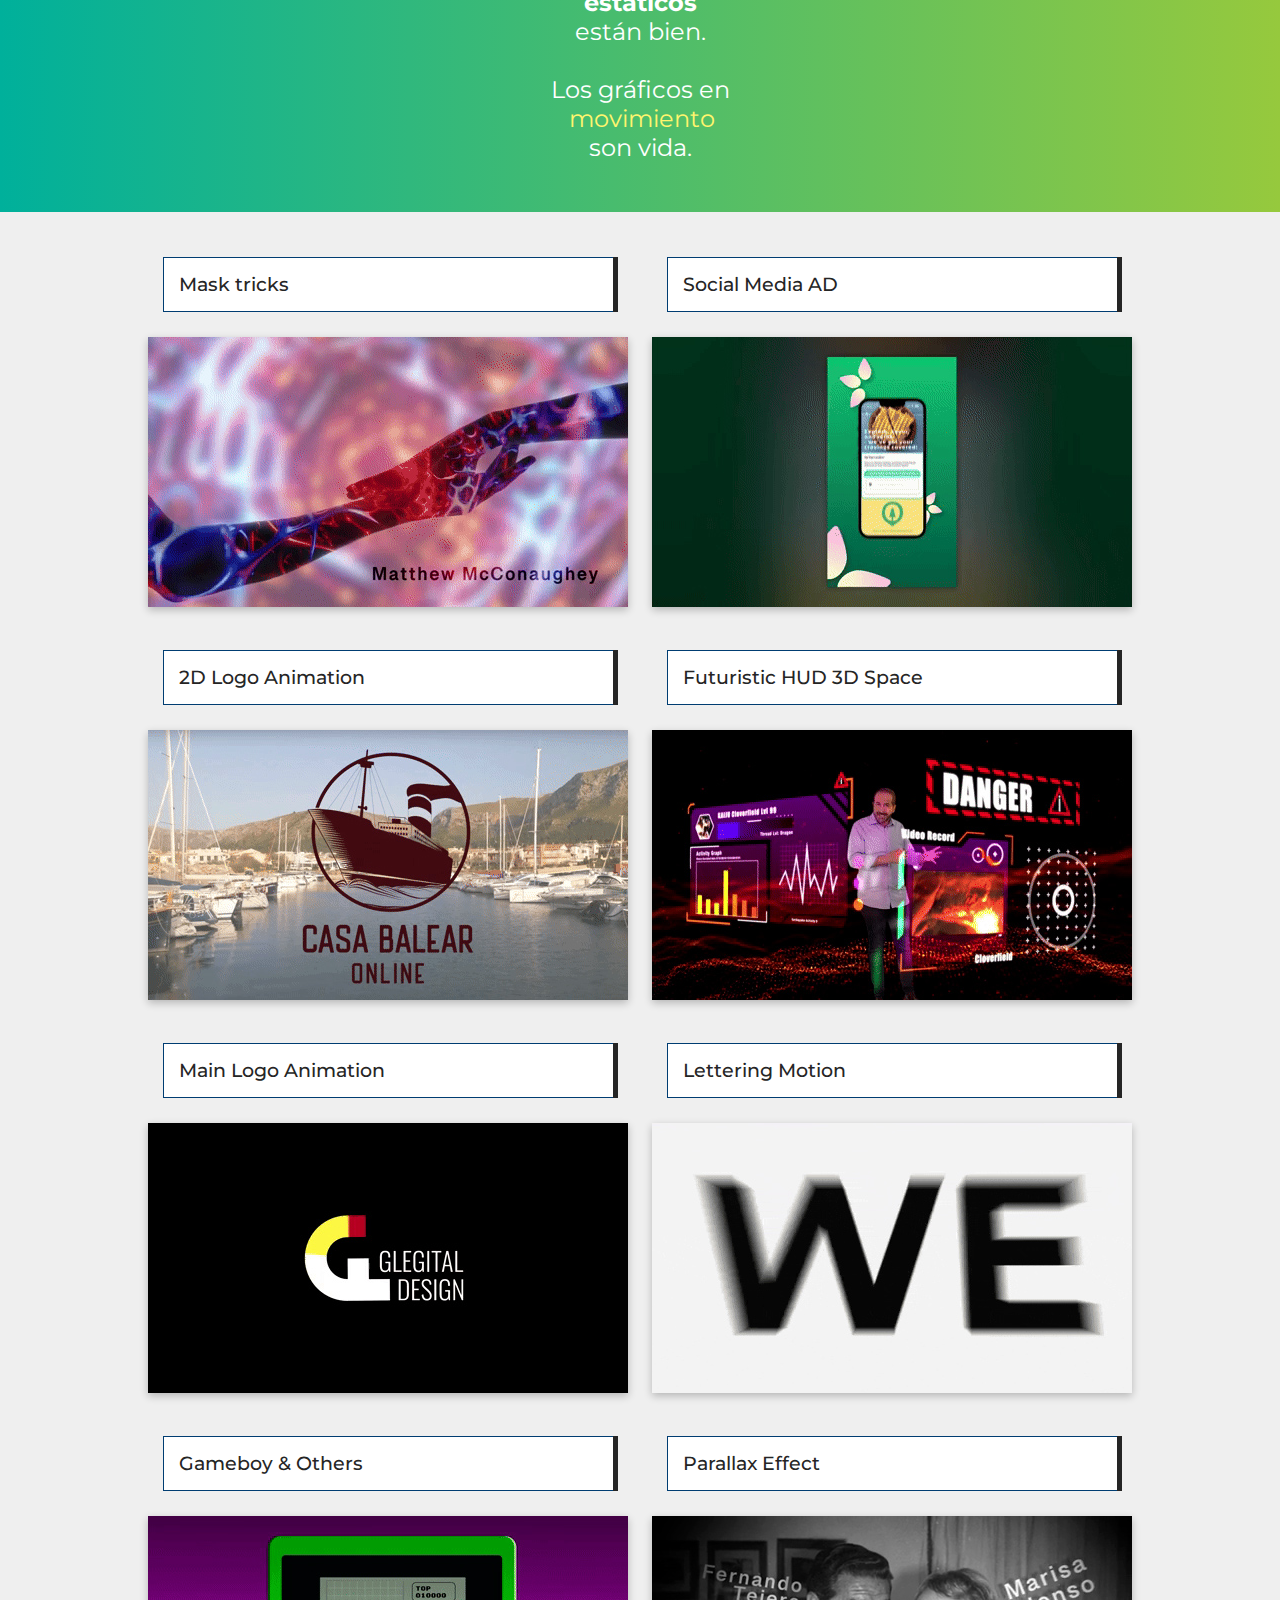
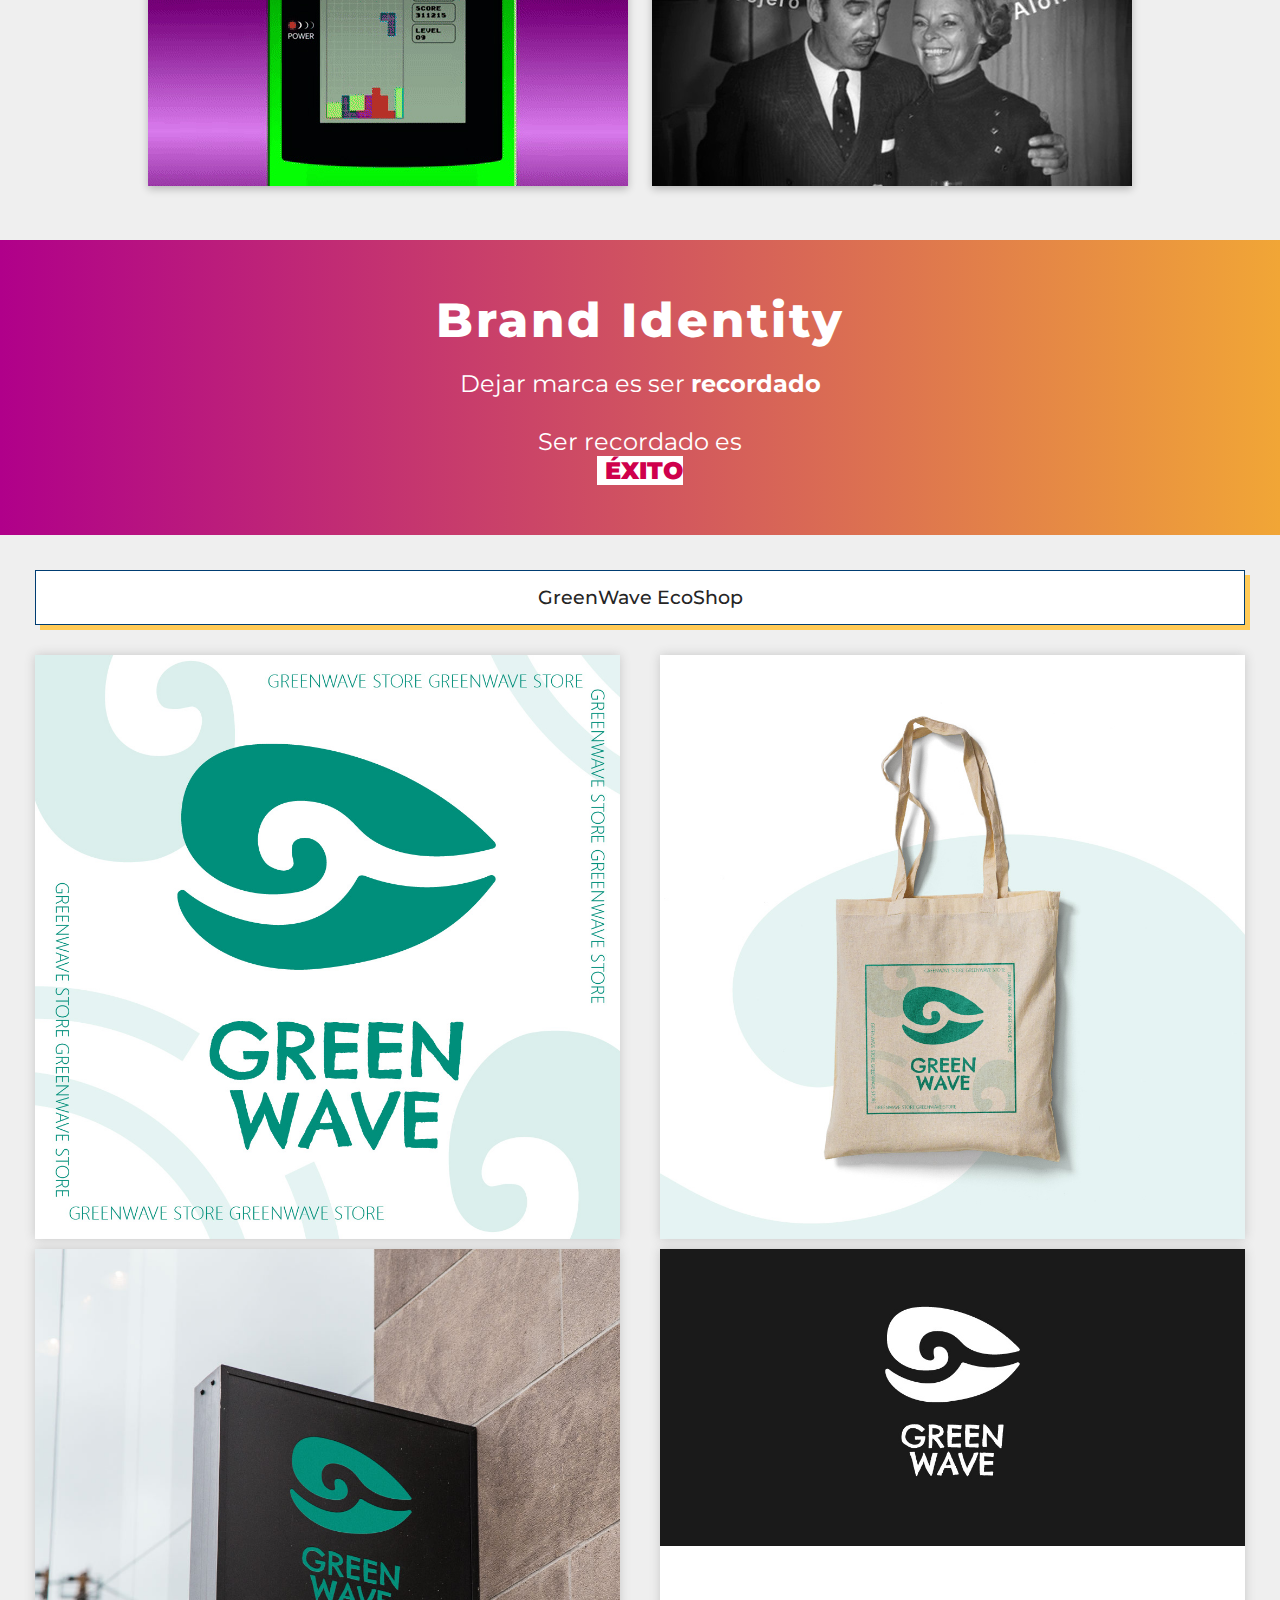
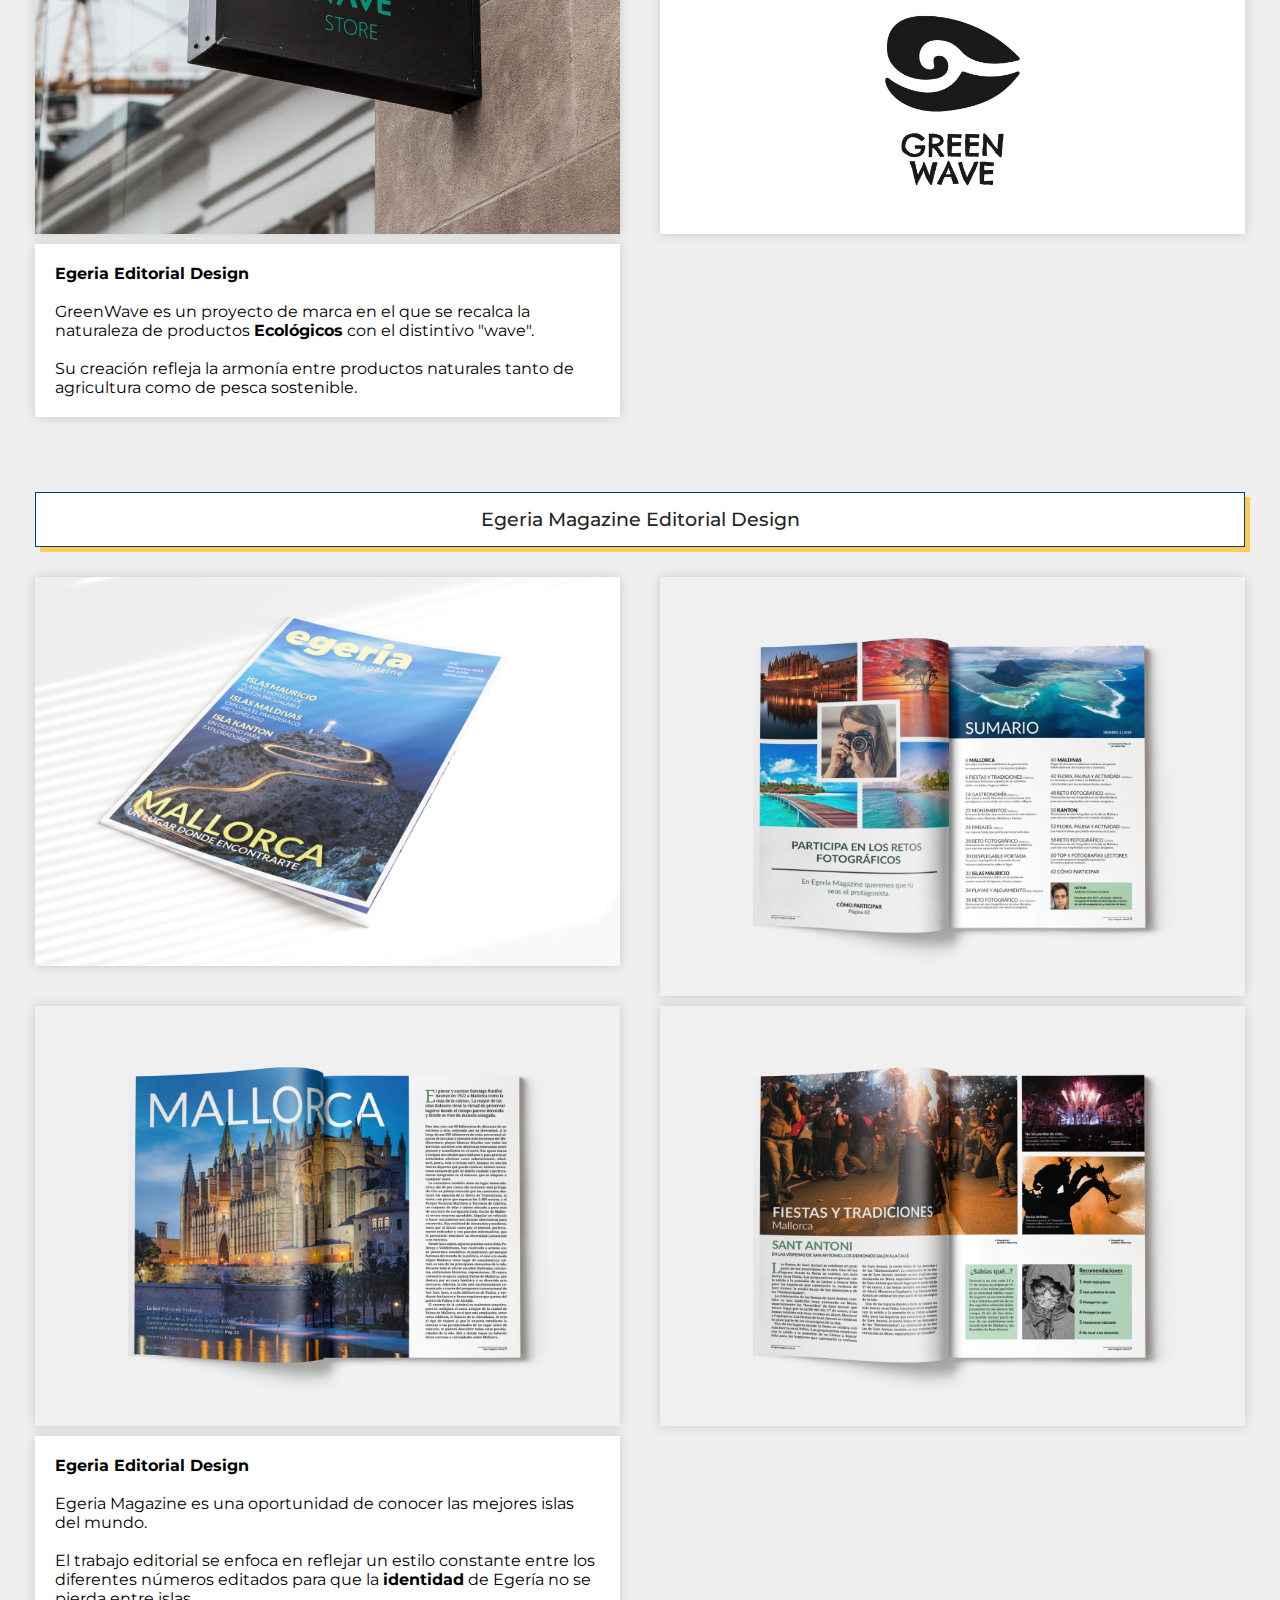
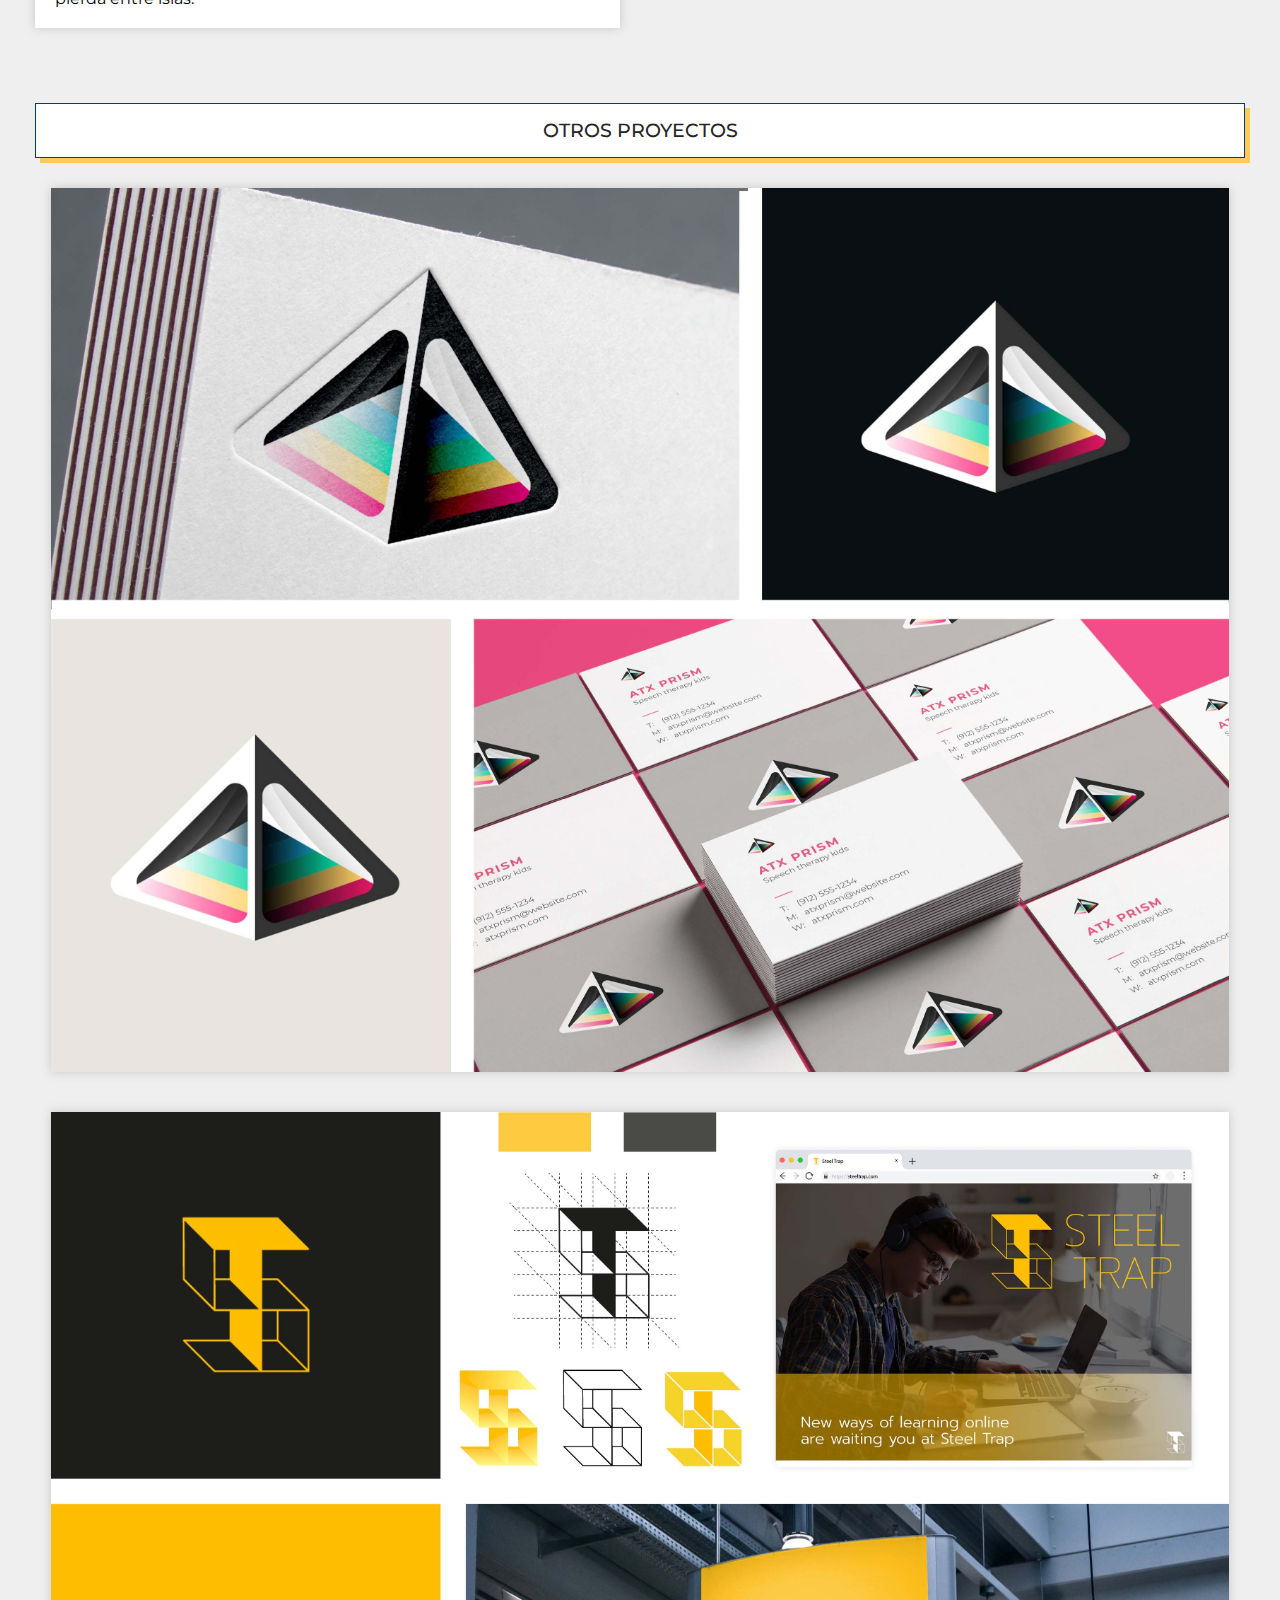
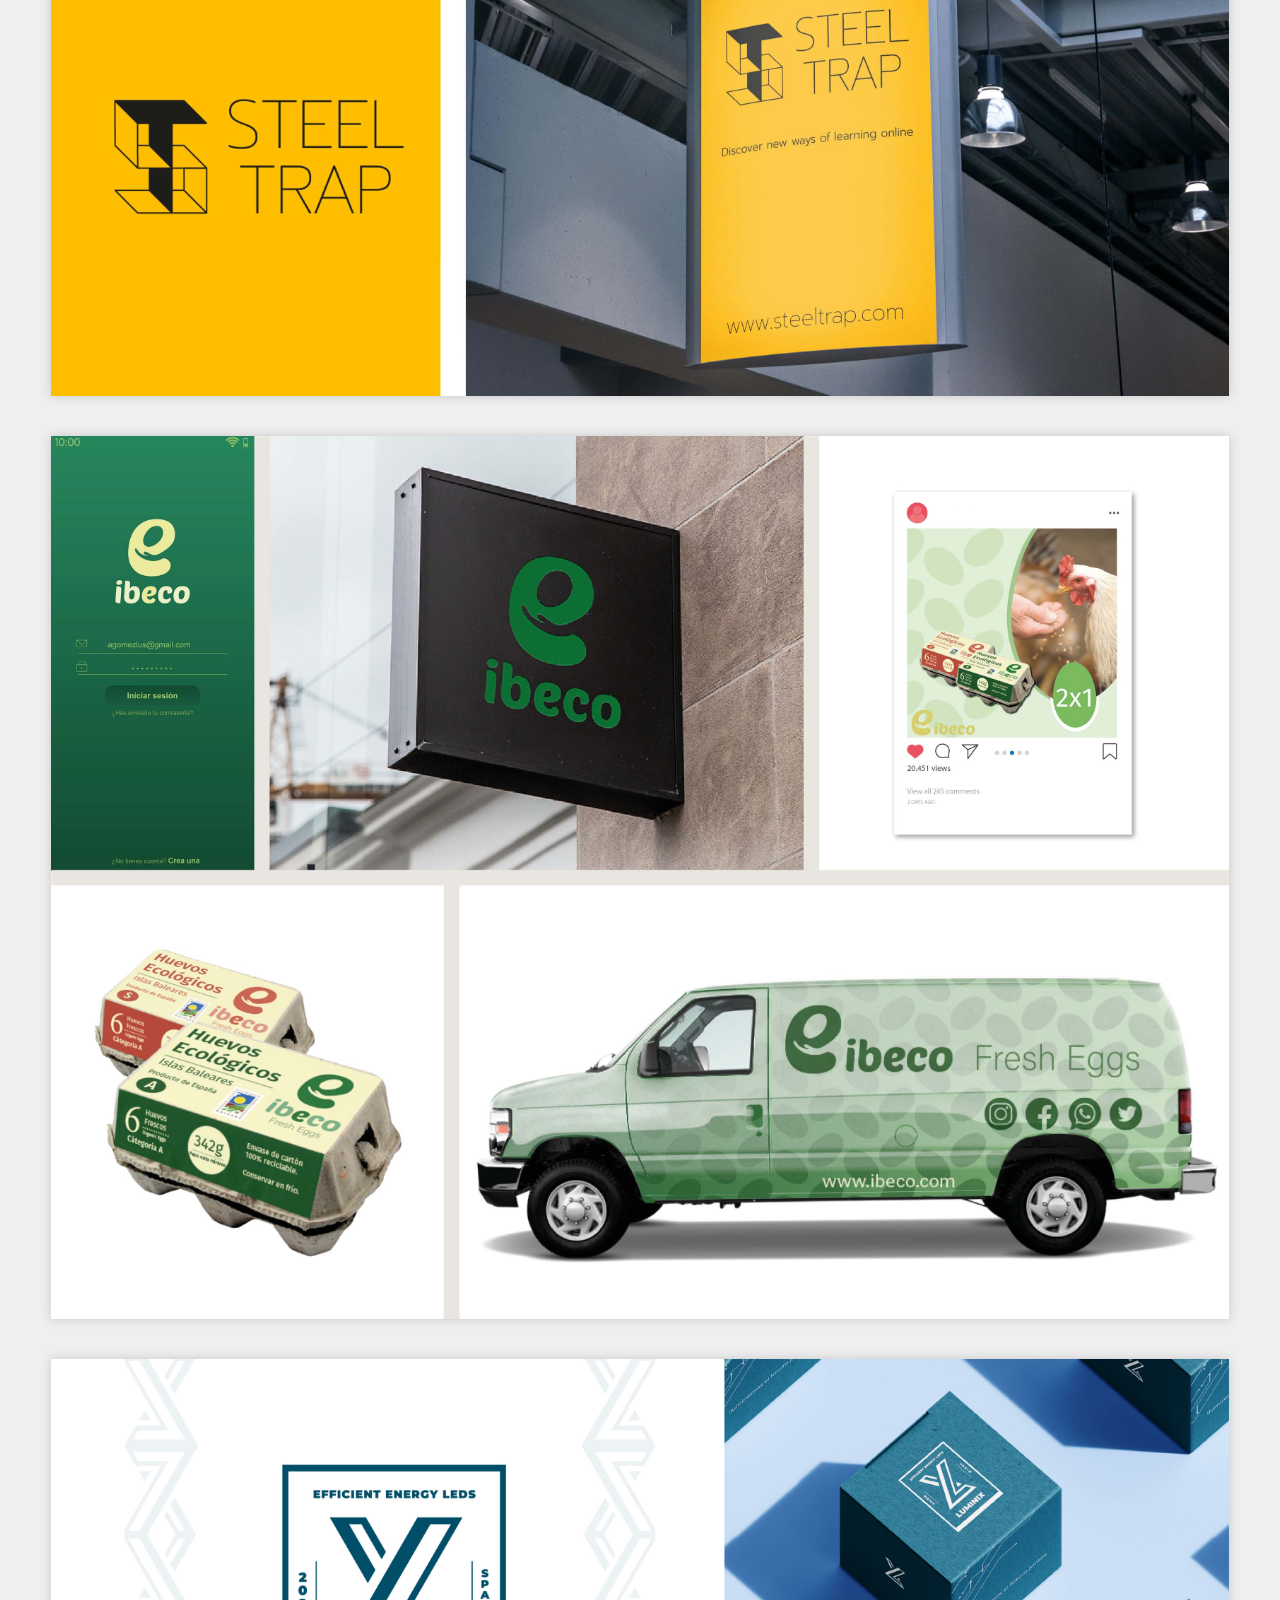
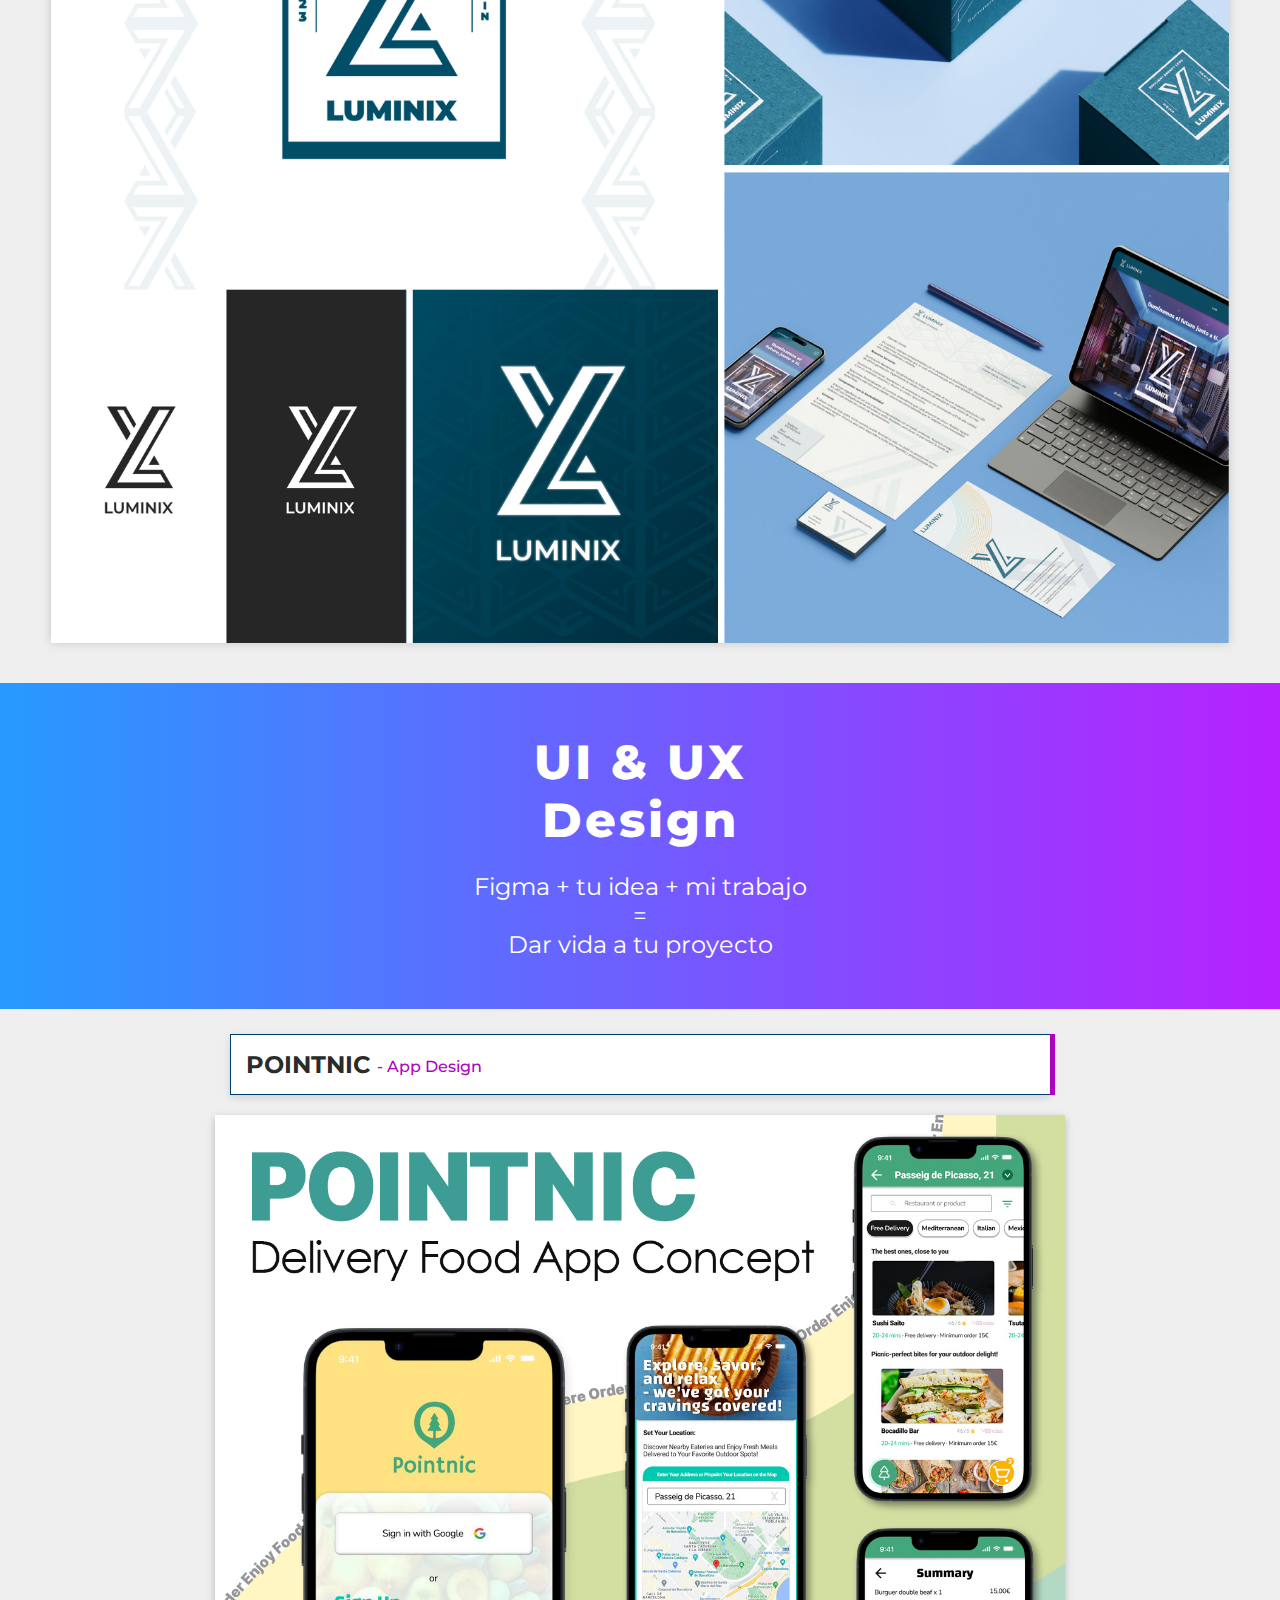
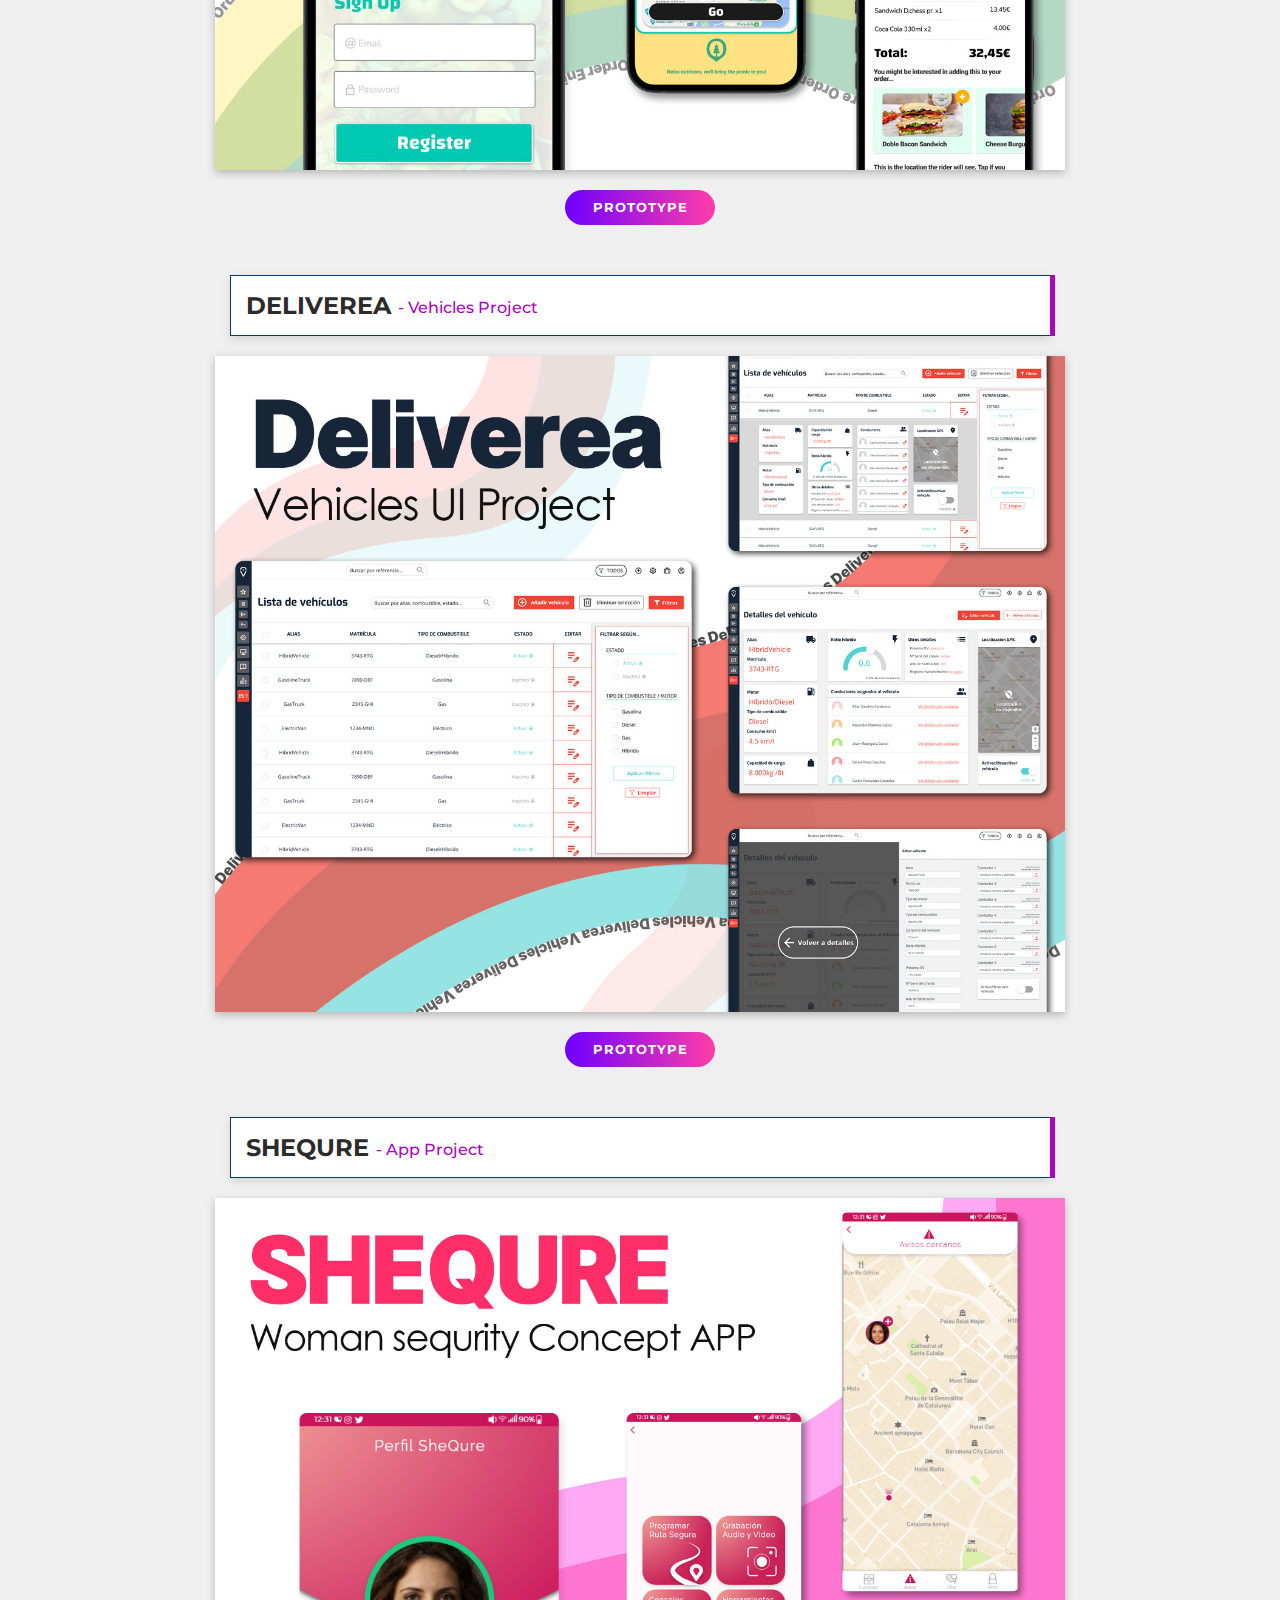
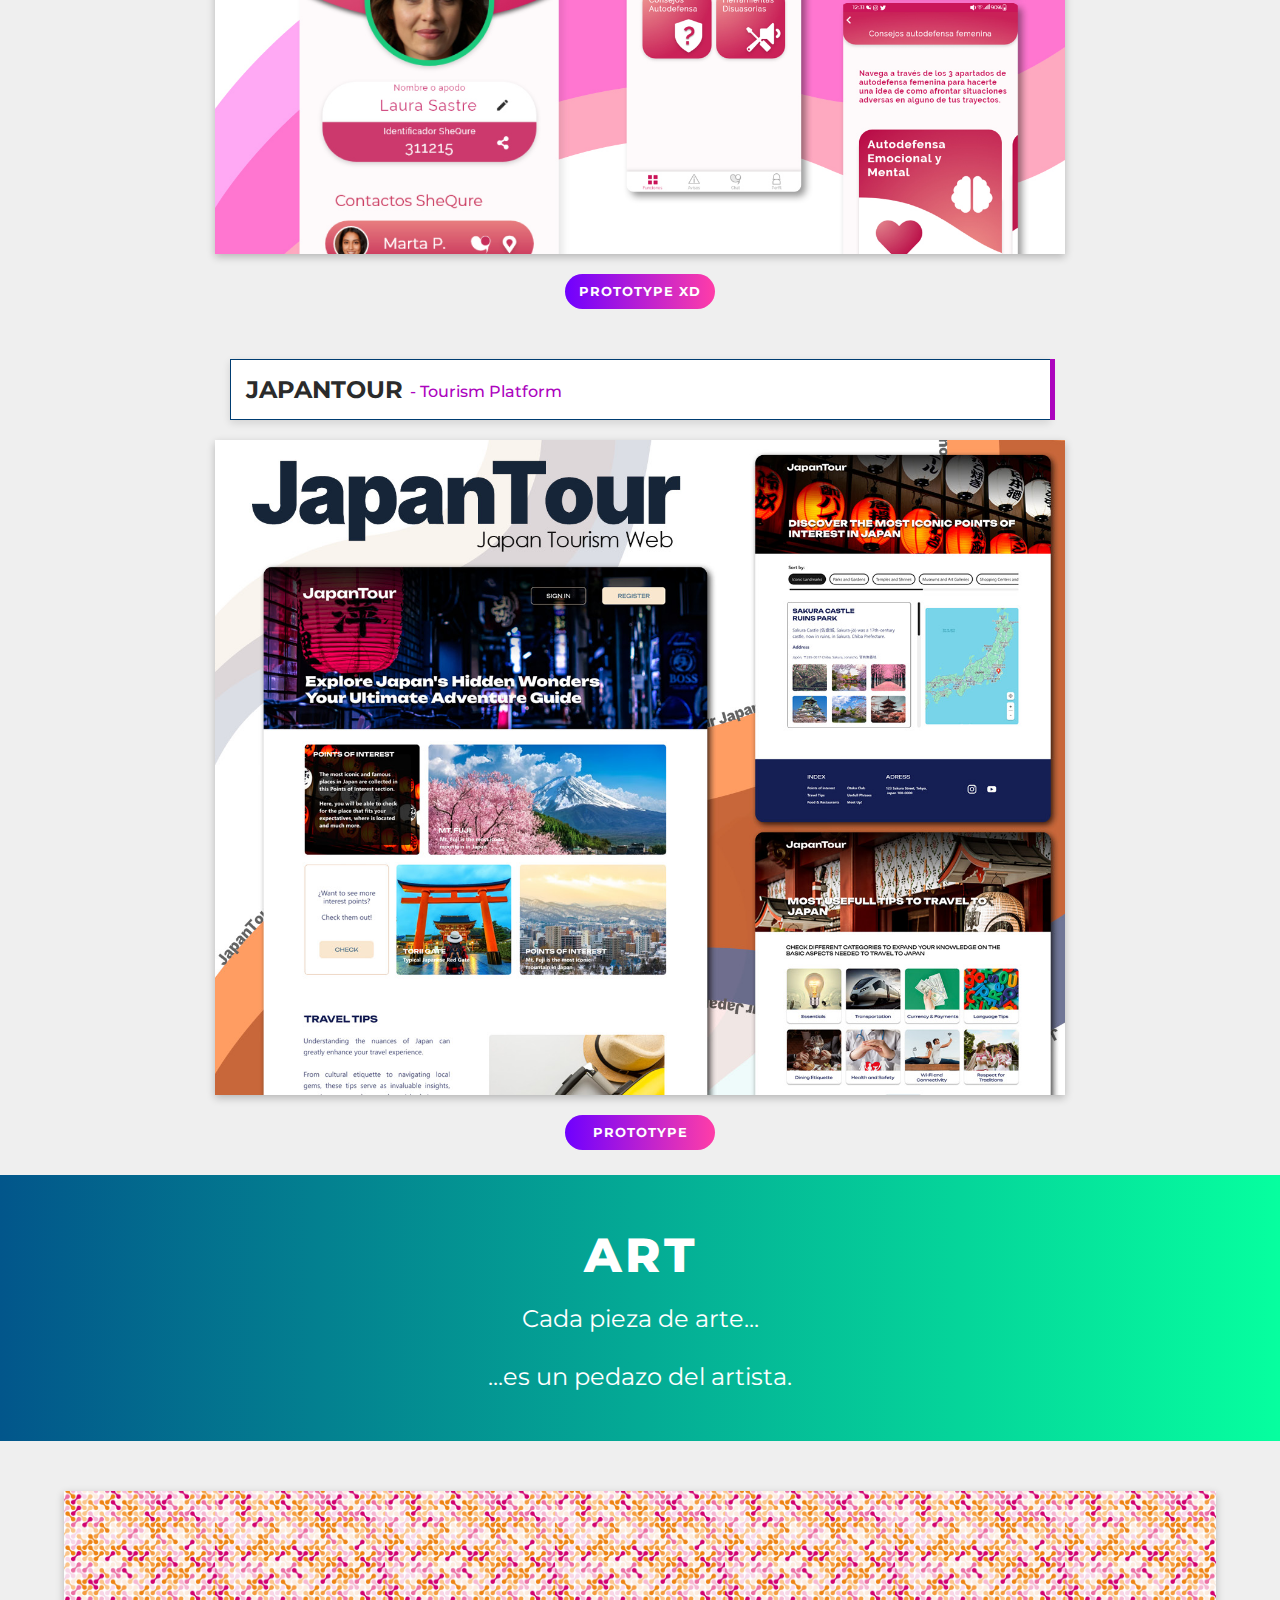
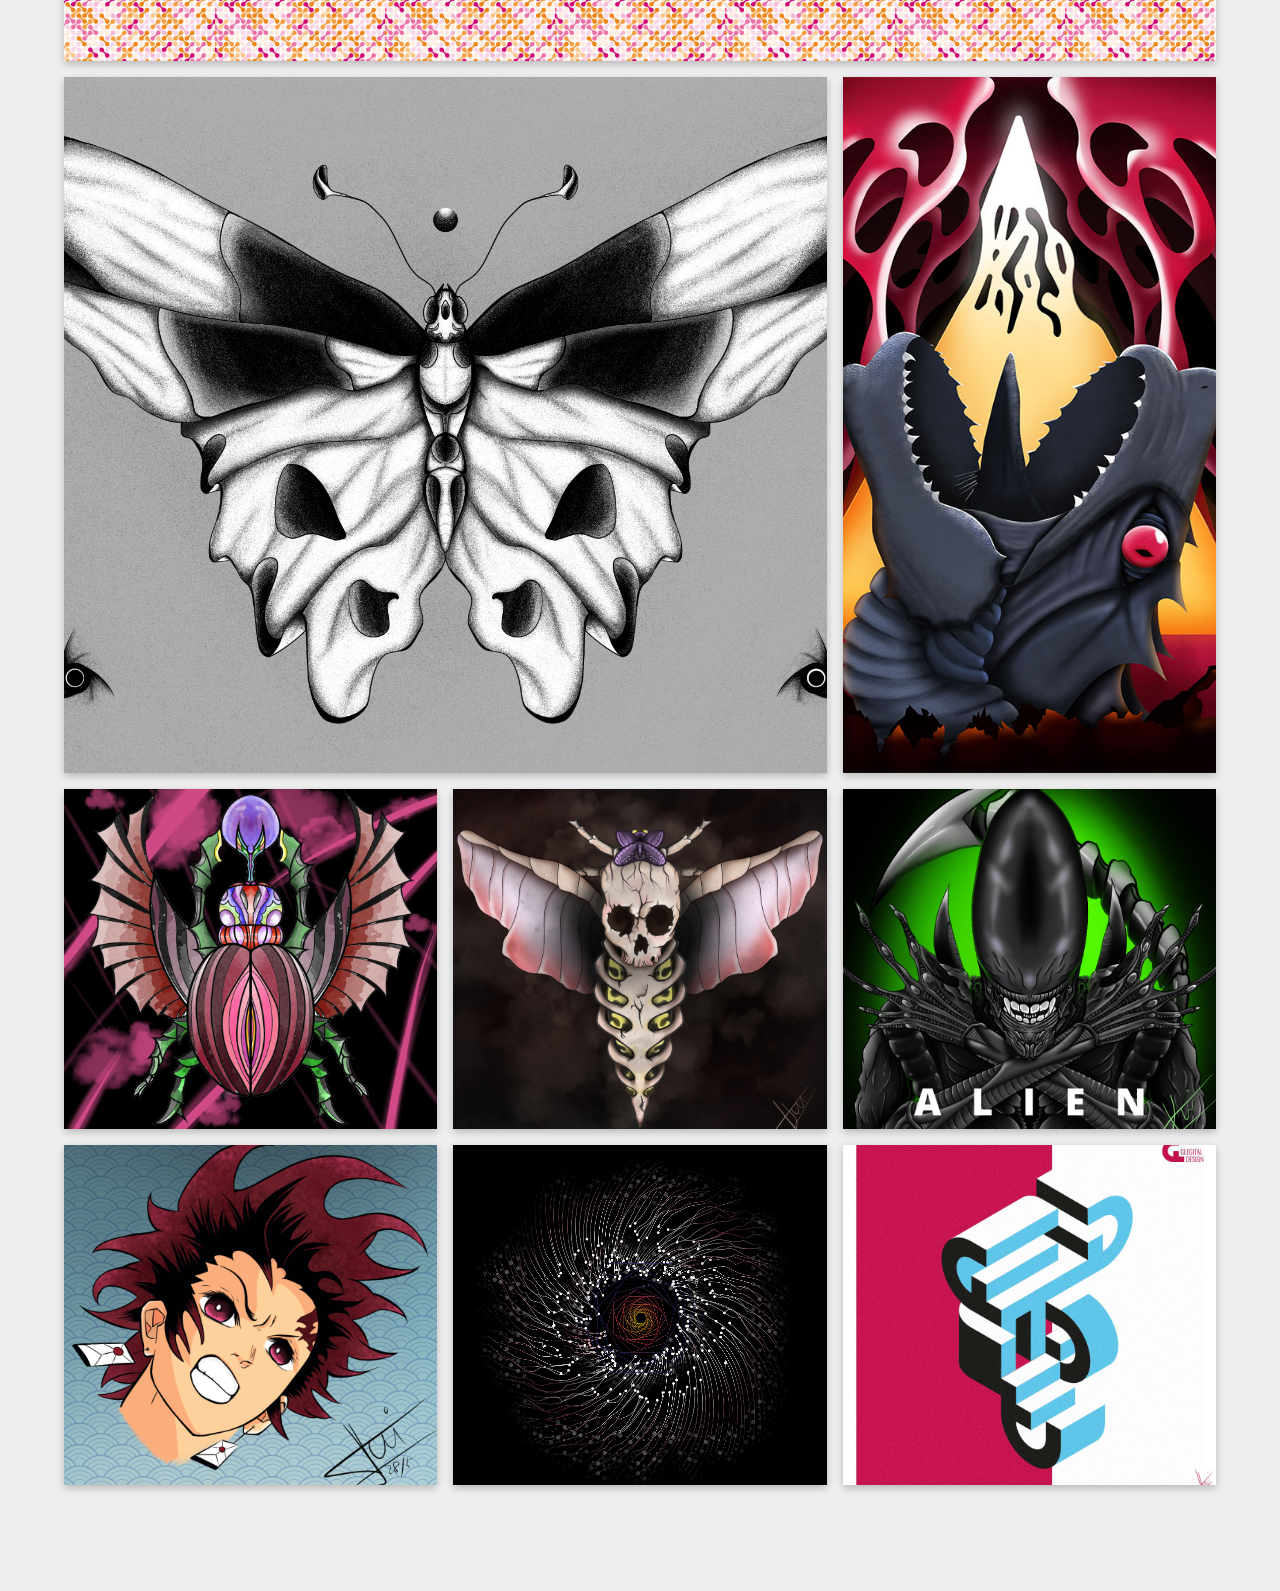
==== commit a53ecaca: "Add files via upload" ====
--- a/index.html
+++ b/index.html
@@ -67,7 +67,7 @@
             <div id="profile-pic"></div>
         <div class="introduction">
 
-            <h2>HOLA!</h2>
+            <h2>HOLA!<span>👋🏻</span></h2>
             <br>
             <p class="paragraph-one">
                 BIENVENID@ A <span>AGL</span>, DONDE TUS
@@ -81,7 +81,7 @@
                 <br><br>
                 Si bien los <span> Motion Graphics </span> son mi pasión, brindo soluciones gráficas en cuanto a <span>Identidad de Marca y UI/UX</span>.
                 <br><br>
-                Si quieres saber más sobre mí, <a>pincha aquí</a>. Para continuar viendo mis proyectos, sigue bajando!
+                Si quieres saber más sobre mí, <!-- <a>pincha aquí</a>. Para continuar viendo mis proyectos, sigue bajando! --> espera un poco más a que termine los últimos detalles de mi página web!
             </p>
         </div>
 </div>
@@ -128,7 +128,7 @@
                 <span><i class="fa-solid fa-play"></i></span>
             </h3>
             <img class="static" src="img/gif/true-dect.jpg">
-            <a href="https://www.youtube.com/watch?v=tcJmrNzAOms&ab_channel=AntonioLustres" target="_blank"><img class="active" src="img/gif/true-dect.gif"></a>
+            <img class="active" src="img/gif/true-dect.gif">
         </div>
         
         <div class="motion-item">
@@ -170,7 +170,7 @@
 
         <div class="motion-item">
             <h3>
-                Lettering Motion Projects
+                Lettering Motion
                 <span><i class="fa-solid fa-play"></i></span>
             </h3>
             <img class="static" src="img/gif/letras.jpg">
@@ -180,7 +180,7 @@
 
         <div class="motion-item">
             <h3>
-                Gameboy, Tanjiro & Hawk
+                Gameboy & Others
                 <span><i class="fa-solid fa-play"></i></span>
             </h3>
             <img class="static" src="img/gif/other-stuff.jpg">
--- a/styles/style.css
+++ b/styles/style.css
@@ -7,6 +7,7 @@
     padding: 0;
     box-sizing: border-box;
     font-family: "Montserrat", 'Segoe UI', Tahoma, Geneva, Verdana, sans-serif;
+    scroll-behavior: smooth;
 }
 
 html {
@@ -184,7 +185,7 @@
 #first-about{
     margin: 0 auto;
     margin-top: 80px;
-    margin-bottom: 80px;
+    margin-bottom: 180px;
     height: 350px;
     display: flex;
     justify-content: center;
@@ -194,11 +195,62 @@
     max-width: 1250px;
     background-image: linear-gradient(to right, #72d19b, #a45dd7);
     box-shadow: rgba(0, 0, 0, 0.24) 0px 3px 8px;
-
-}
+    animation: reveal-scale-opacity linear both;
+    animation-timeline: view();
+    animation-range: entry 20% cover 40%;
+}
+
+@keyframes reveal-right {
+    from{
+        opacity: 0;
+        translate: 50% 0;
+    }
+
+    to {
+        opacity: 1;
+        translate: 0 0;
+    }
+}
+
+@keyframes reveal-left {
+    from{
+        opacity: 0;
+        translate: -50% 0;
+    }
+
+    to {
+        opacity: 1;
+        translate: 0 0;
+    }
+}
+
+@keyframes reveal-opacity{
+    from{
+        opacity: 0;
+    }
+
+    to {
+        opacity: 1;
+    }
+}
+
+@keyframes reveal-scale-opacity{
+    0%{
+        scale: 0.9;
+        opacity: 0;
+    }
+
+
+    100% {
+        scale: 1;
+        opacity: 1;
+    }
+}
+
 
 #profile-pic{
     width: 30%;
+    min-height: 400px;
     margin-bottom: 30px;
     margin-top: -30px;
     margin-right: 20px;
@@ -208,6 +260,9 @@
     background-size: cover;
     background-position: center;
     box-shadow: rgba(0, 0, 0, 0.64) 0px 3px 8px;
+    animation: reveal-left linear both;
+    animation-timeline: view();
+    animation-range: entry 50% cover 50%;
 }
 
 .introduction{
@@ -217,6 +272,9 @@
     padding: 20px;
     background-color: rgba(255, 255, 255, 0.95);
     box-shadow: rgba(0, 0, 0, 0.24) 0px 3px 8px;
+    animation: reveal-scale-opacity linear both;
+    animation-timeline: view();
+    animation-range: entry 50% cover 50%;
 }
 
 .introduction > h2{
@@ -253,7 +311,7 @@
     #first-about{
         margin: 0 auto;
         margin-top: 80px;
-        margin-bottom: 80px;
+        margin-bottom: 180px;
         display: flex;
         height: fit-content;
         justify-content: center;
@@ -261,7 +319,6 @@
         max-width: 1250px;
         background-image: linear-gradient(to right, #72d19b, #a45dd7);
         box-shadow: rgba(0, 0, 0, 0.24) 0px 3px 8px;
-    
     }
     
     #profile-pic{
@@ -353,12 +410,29 @@
     justify-content: center;
     grid-template-columns: auto auto;
     gap: 1.5rem;
-}
-
-.motion-item>img {
+
+}
+
+
+.motion-item > img {
     margin-top: 10px;
     box-shadow: rgba(0, 0, 0, 0.24) 0px 3px 8px;
     width: 100%;
+    animation: reveal linear both;
+    animation-timeline: view();
+    animation-range: entry 10% cover 45%;
+}
+
+@keyframes reveal{
+    from{
+        opacity: 0;
+        translate: 0 50px;
+    }
+
+    to{
+        opacity: 1;
+        translate: 0 0;
+    }
 }
 
 .marginado {
@@ -562,12 +636,13 @@
 }
 
 #brand-section {
-    width: 80%;
+    width: 100%;
     margin: 0 auto;
     align-content: center;
 }
 
 .brand-item {
+    padding: 20px 20px 40px 20px;
     padding-top: 20px;
     padding-bottom: 40px;
 }
@@ -583,6 +658,9 @@
     box-shadow: 5px 5px 0px #ffca56;
     background-color: #fff;
     transition: all 300ms cubic-bezier(0.215, 0.610, 0.355, 1);
+    animation: reveal-left linear both;
+    animation-timeline: view();
+    animation-range: entry 20% cover 40%;
 }
 
 .brand-img {
@@ -595,6 +673,9 @@
     margin: 0 auto;
     width: 95%;
     box-shadow: 0px 0px 10px #c7c7c7;
+    animation: reveal-scale-opacity linear both;
+    animation-timeline: view();
+    animation-range: entry 20% cover 40%;
 }
 
 .brand-comp {
@@ -607,12 +688,18 @@
     margin: 0 auto;
     width: 95%;
     box-shadow: 0px 0px 10px #c7c7c7;
+    animation: reveal-scale-opacity linear both;
+    animation-timeline: view();
+    animation-range: entry 20% cover 40%;
 }
 
 .brand-img .brand-paragraph {
     margin: 0 auto;
     width: 95%;
     box-shadow: 0px 0px 10px #c7c7c7;
+    animation: reveal-scale-opacity linear both;
+    animation-timeline: view();
+    animation-range: entry 20% cover 40%;
 }
 
 .brand-paragraph {
@@ -628,8 +715,8 @@
 /* UI/UX Starts here */
 
 #ui-ux {
+    padding: 50px;
     display: flex;
-    padding: 50px;
     flex-direction: column;
     justify-content: center;
     align-items: center;
@@ -642,15 +729,14 @@
     font-size: 3em;
     text-align: center;
     font-weight: 800;
-    line-height: 60px;
     letter-spacing: 3px;
     color: #fff;
-    background-size: 150%;
+    height: 100px;
 }
 
 #ui-ux p {
+    padding-top: 20px;
     font-size: 1.5em;
-    max-width: 50%;
     color: #fff;
 }
 
@@ -666,10 +752,10 @@
     grid-template-columns: auto;
 }
 
-.ui-ux-item>img {
+.ui-ux-item > img {
     margin: 0 auto;
     margin-bottom: 20px;
-    width: 80%;
+    width: 100%;
     max-width: 850px;
     box-shadow: rgba(0, 0, 0, 0.24) 0px 3px 8px;
 }
@@ -763,7 +849,6 @@
 #art-section {
     display: grid;
     margin: 0 auto;
-    padding-bottom: 20px;
     grid-template-columns: 1fr 1fr 1fr;
     grid-template-rows: 10% 20% 20% 20% 20%;
     grid-template-areas:
@@ -775,7 +860,9 @@
     ;
     gap: 1rem;
     width: 90%;
+    max-width: 1350px;
     height: 1700px;
+    margin-bottom: 200px;
 }
 
 #art-section .header {
@@ -785,6 +872,9 @@
     background-size: contain;
     background-position: center;
     background-image: url(/img/art/metaballs.jpg);
+    animation: reveal-scale-opacity linear both;
+    animation-timeline: view();
+    animation-range: entry 50% cover 50%;
 }
 
 #art-section .principal {
@@ -794,6 +884,9 @@
     background-size: cover;
     background-position: center;
     background-image: url(/img/art/mariposa_remaster.jpg);
+    animation: reveal-scale-opacity linear both;
+    animation-timeline: view();
+    animation-range: entry 50% cover 50%;
 }
 
 #art-section .side {
@@ -803,6 +896,9 @@
     background-size: cover;
     background-position: center;
     background-image: url(/img/art/rezilla.jpg);
+    animation: reveal-scale-opacity linear both;
+    animation-timeline: view();
+    animation-range: entry 50% cover 50%;
 }
 
 #art-section .alone1 {
@@ -812,6 +908,9 @@
     background-size: cover;
     background-position: center;
     background-image: url(/img/art/egypt_recolor.jpg);
+    animation: reveal-scale-opacity linear both;
+    animation-timeline: view();
+    animation-range: entry 50% cover 50%;
 }
 
 #art-section .alone2 {
@@ -821,6 +920,9 @@
     background-size: cover;
     background-position: center;
     background-image: url(/img/art/polilla.jpg);
+    animation: reveal-scale-opacity linear both;
+    animation-timeline: view();
+    animation-range: entry 50% cover 50%;
 }
 
 #art-section .alone3 {
@@ -830,6 +932,9 @@
     background-size: cover;
     background-position: center;
     background-image: url(/img/art/xenomorph.jpg);
+    animation: reveal-scale-opacity linear both;
+    animation-timeline: view();
+    animation-range: entry 50% cover 50%;
 }
 
 #art-section .alone4 {
@@ -839,6 +944,9 @@
     background-size: cover;
     background-position: center;
     background-image: url(/img/art/tanjiro.jpg);
+    animation: reveal-scale-opacity linear both;
+    animation-timeline: view();
+    animation-range: entry 50% cover 50%;
 }
 
 #art-section .alone5 {
@@ -848,6 +956,9 @@
     background-size: cover;
     background-position: center;
     background-image: url(/img/art/black-hole.jpg);
+    animation: reveal-scale-opacity linear both;
+    animation-timeline: view();
+    animation-range: entry 0% cover 30%;
 }
 
 #art-section .alone6 {
@@ -857,6 +968,9 @@
     background-size: cover;
     background-position: center;
     background-image: url(/img/art/contrast.jpg);
+    animation: reveal-scale-opacity linear both;
+    animation-timeline: view();
+    animation-range: entry 0% cover 30%;
 }
 
 @media (width < 1050px) {
@@ -1067,5 +1181,6 @@
 
     .brand-img {
         grid-template-columns: auto;
+        width: 100%;
     }
 }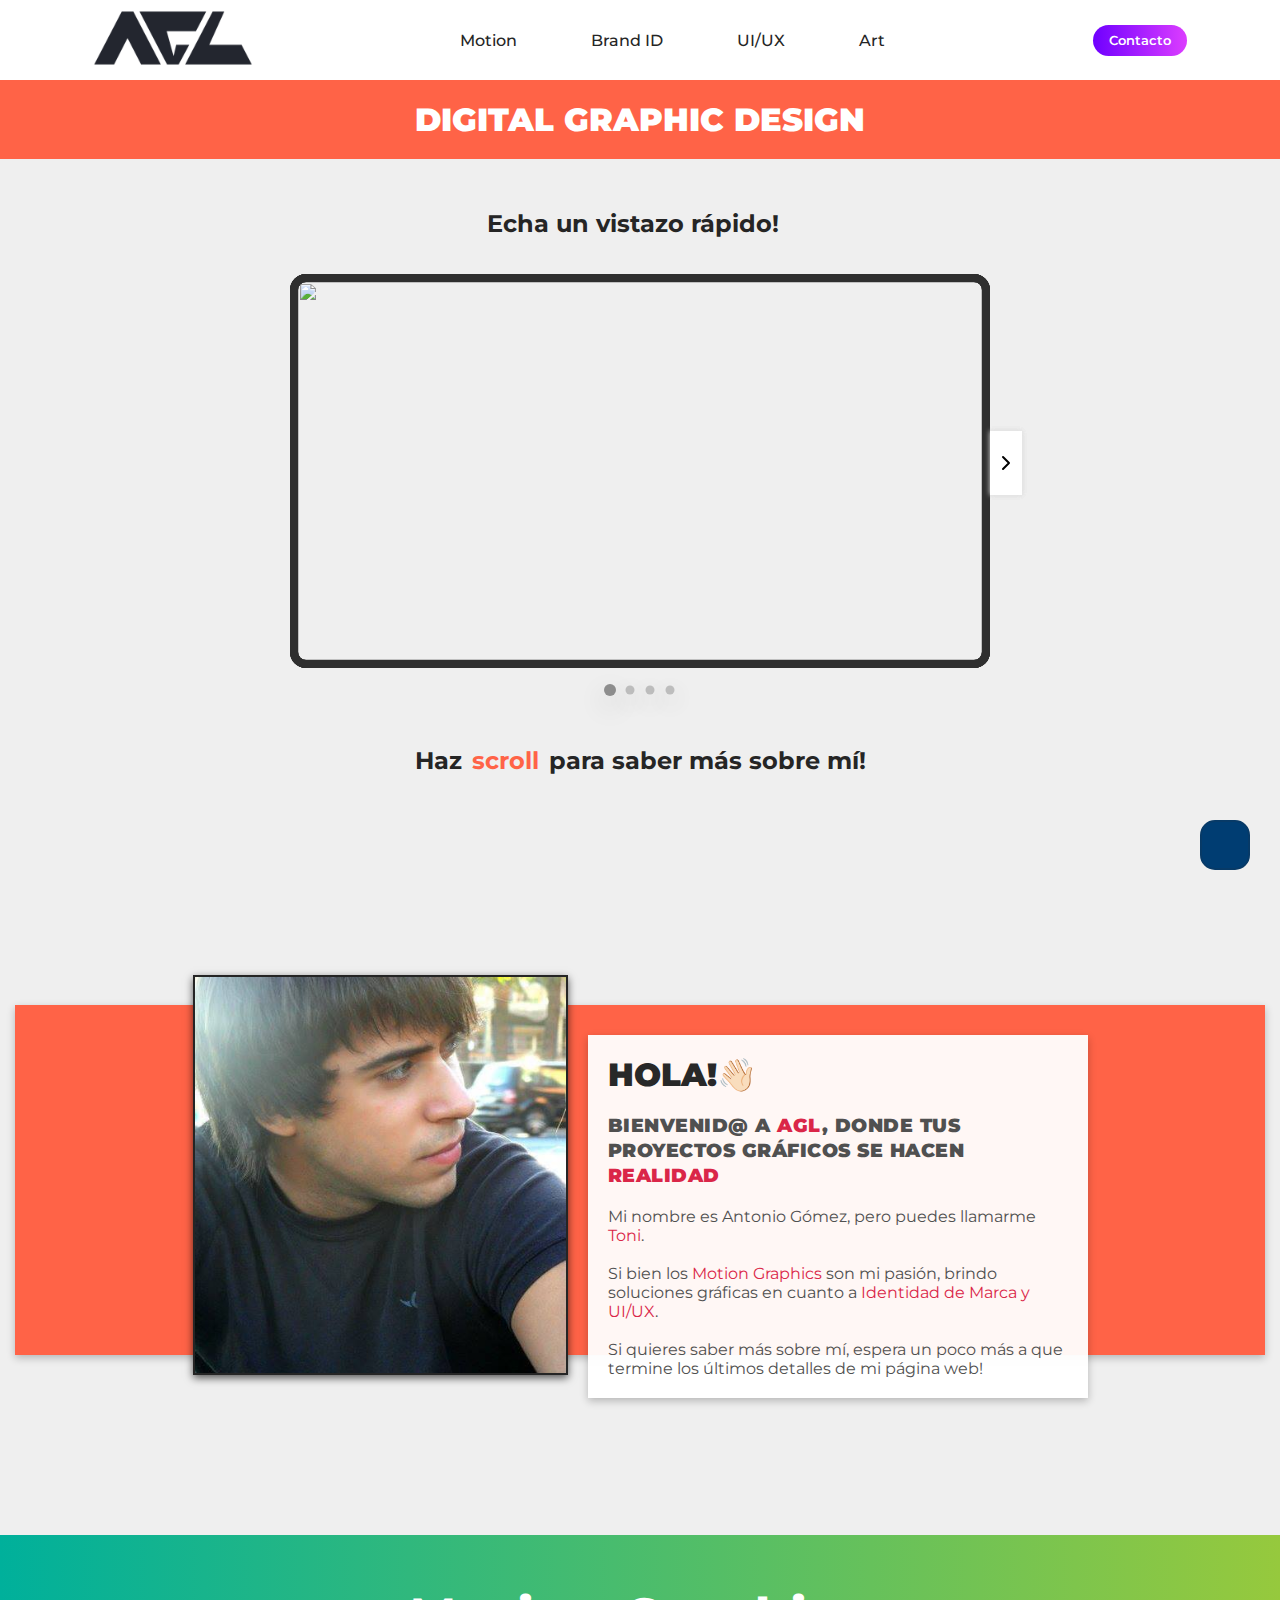
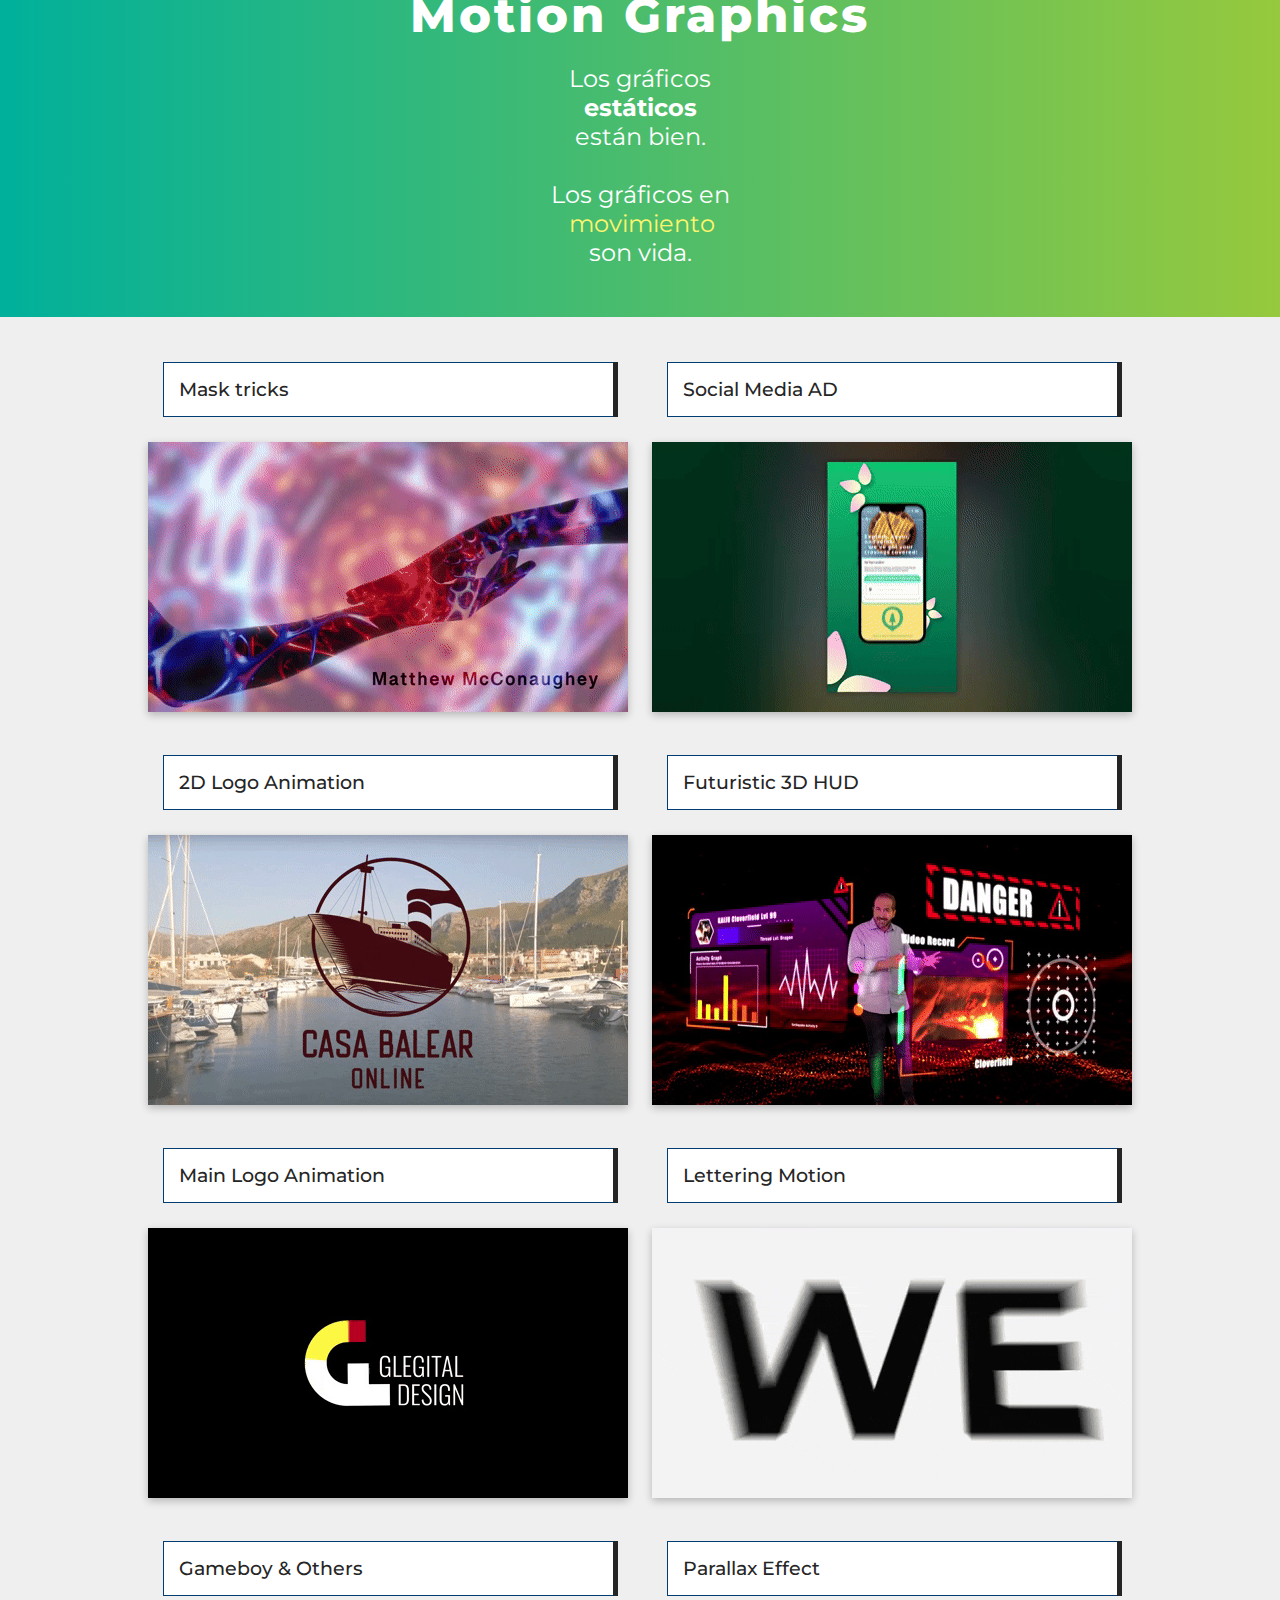
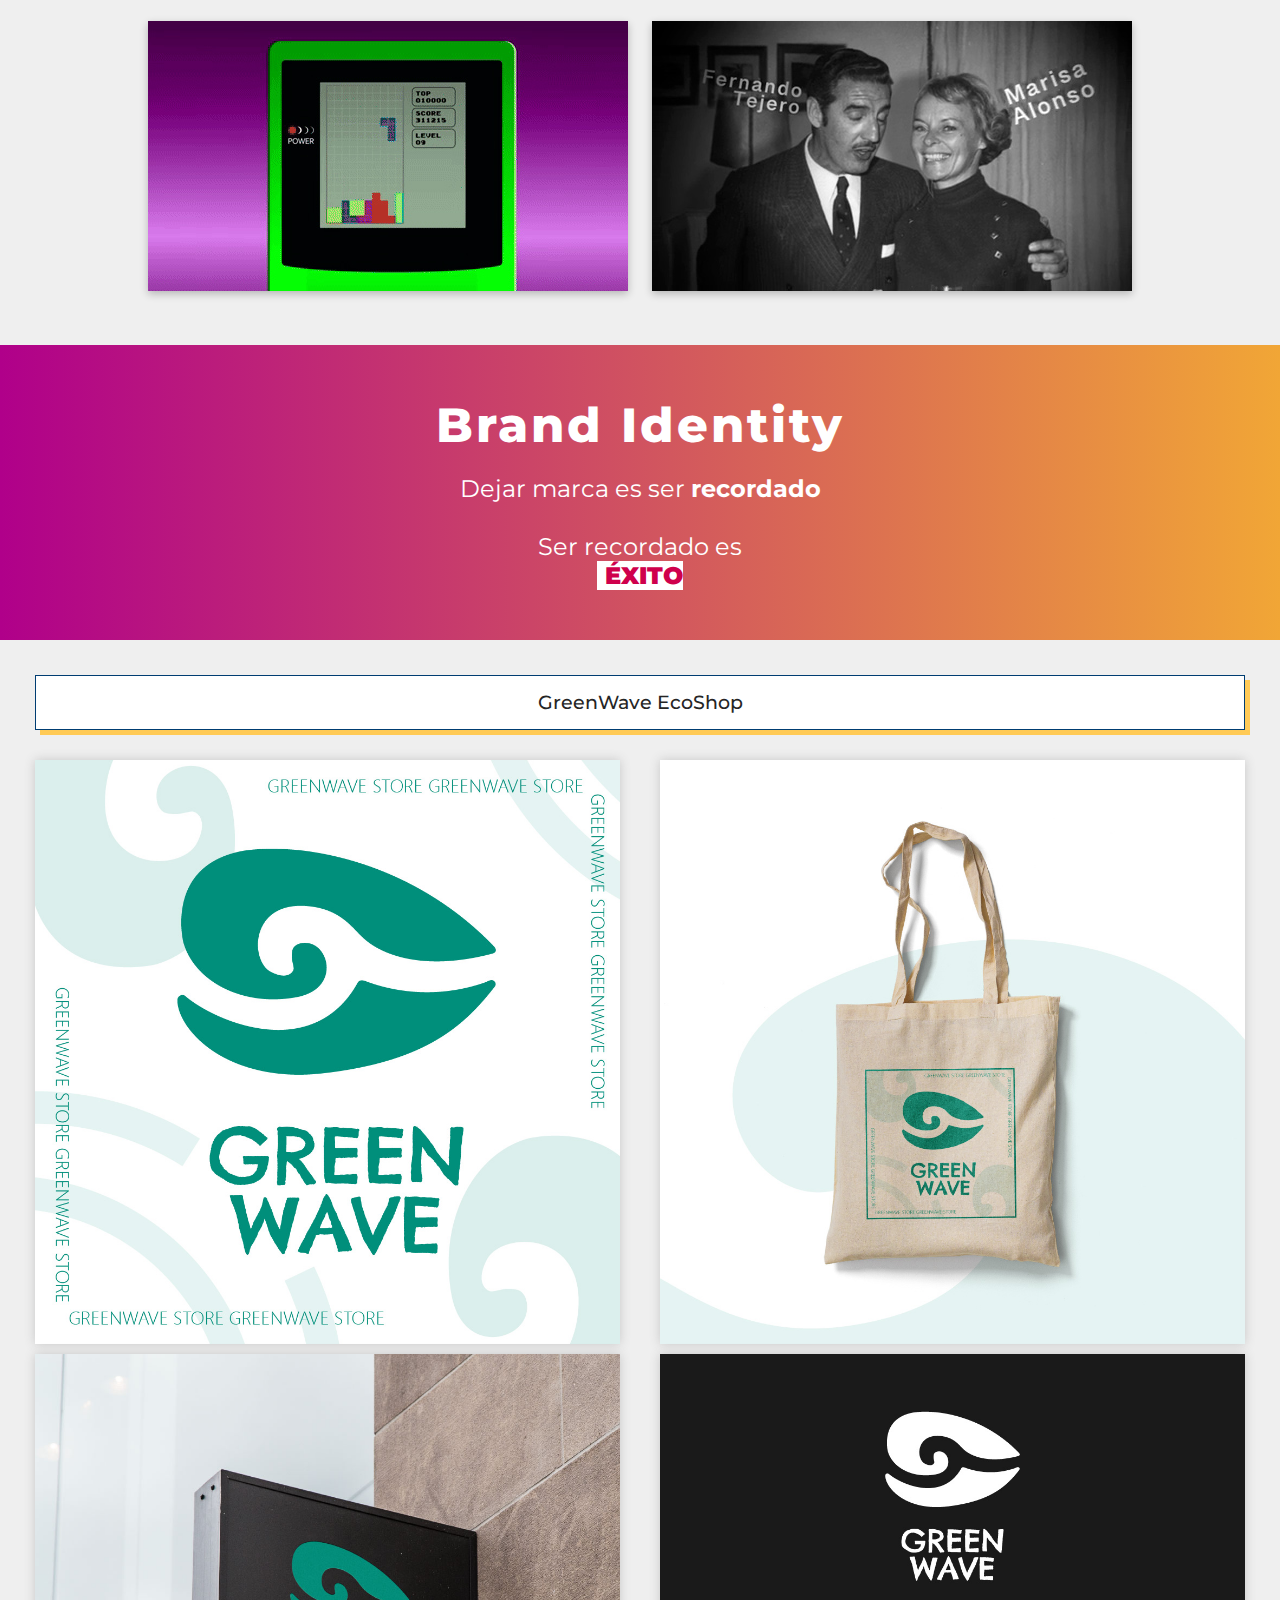
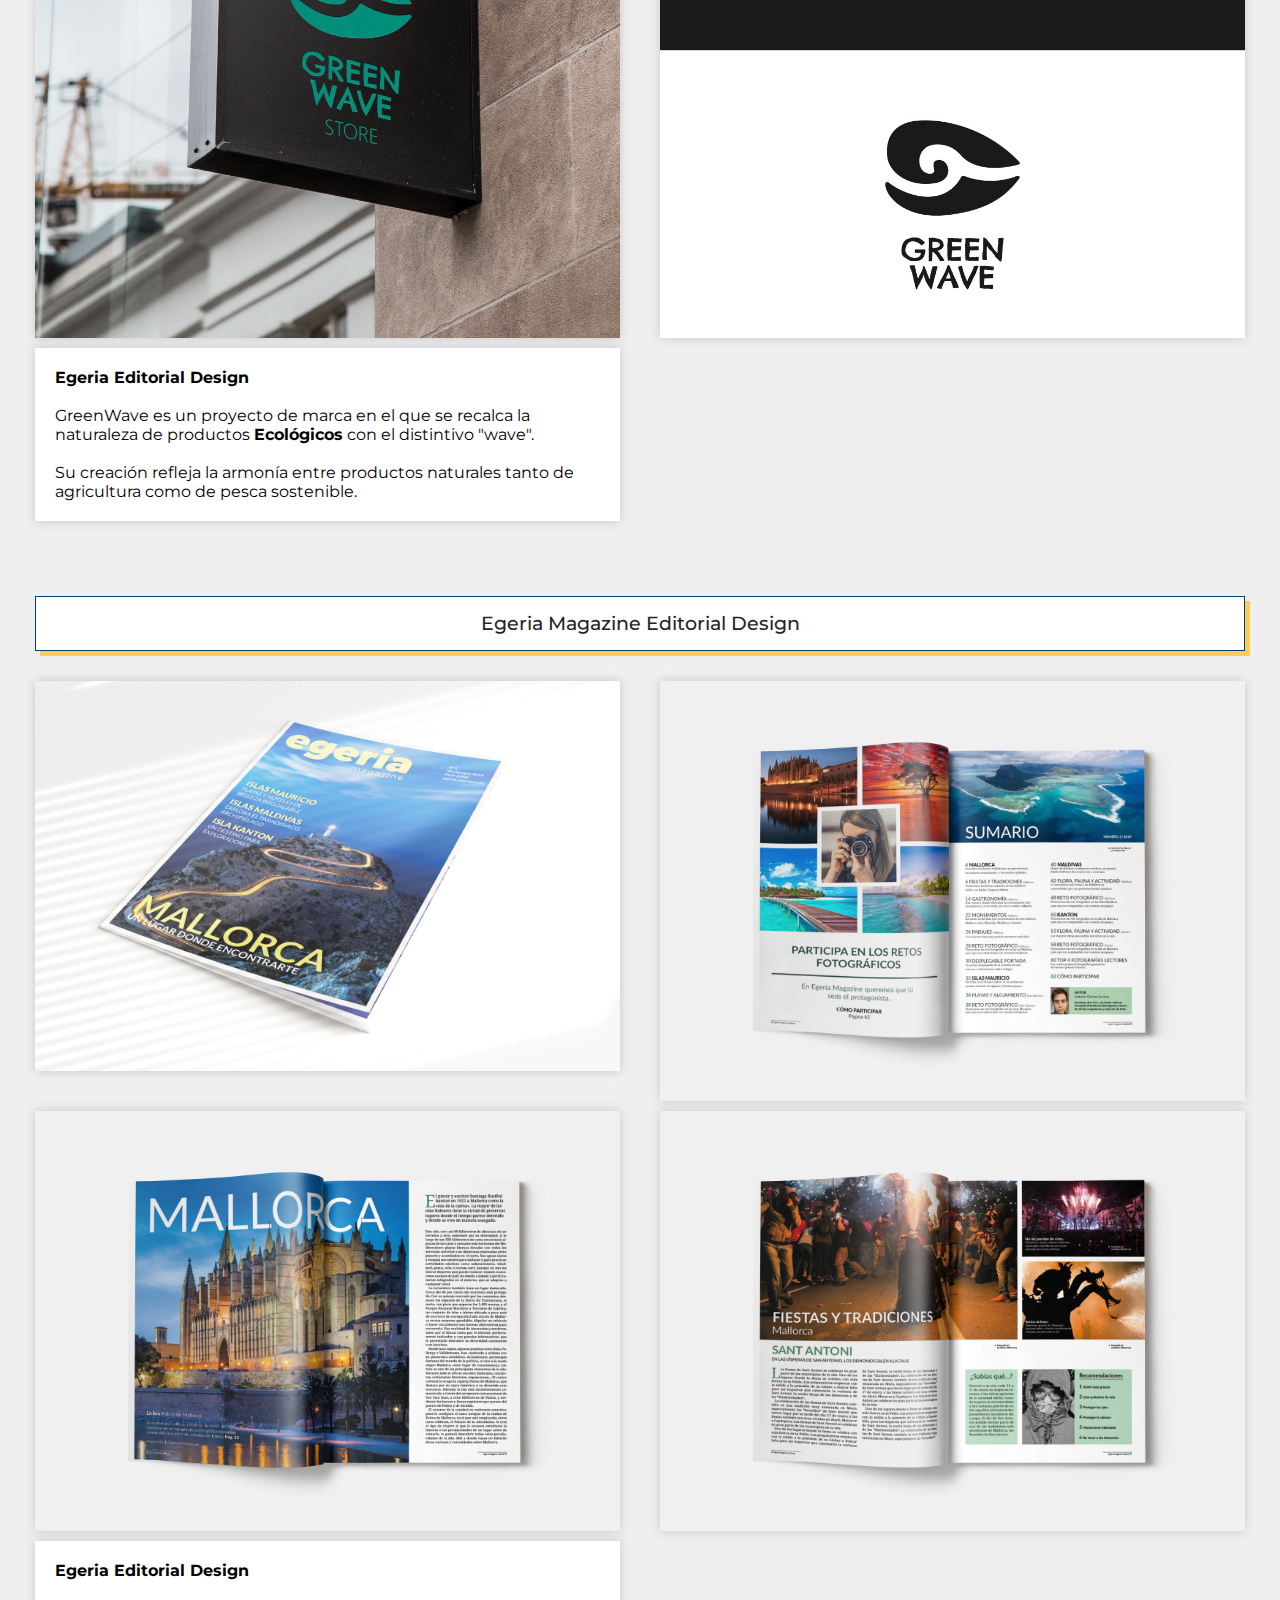
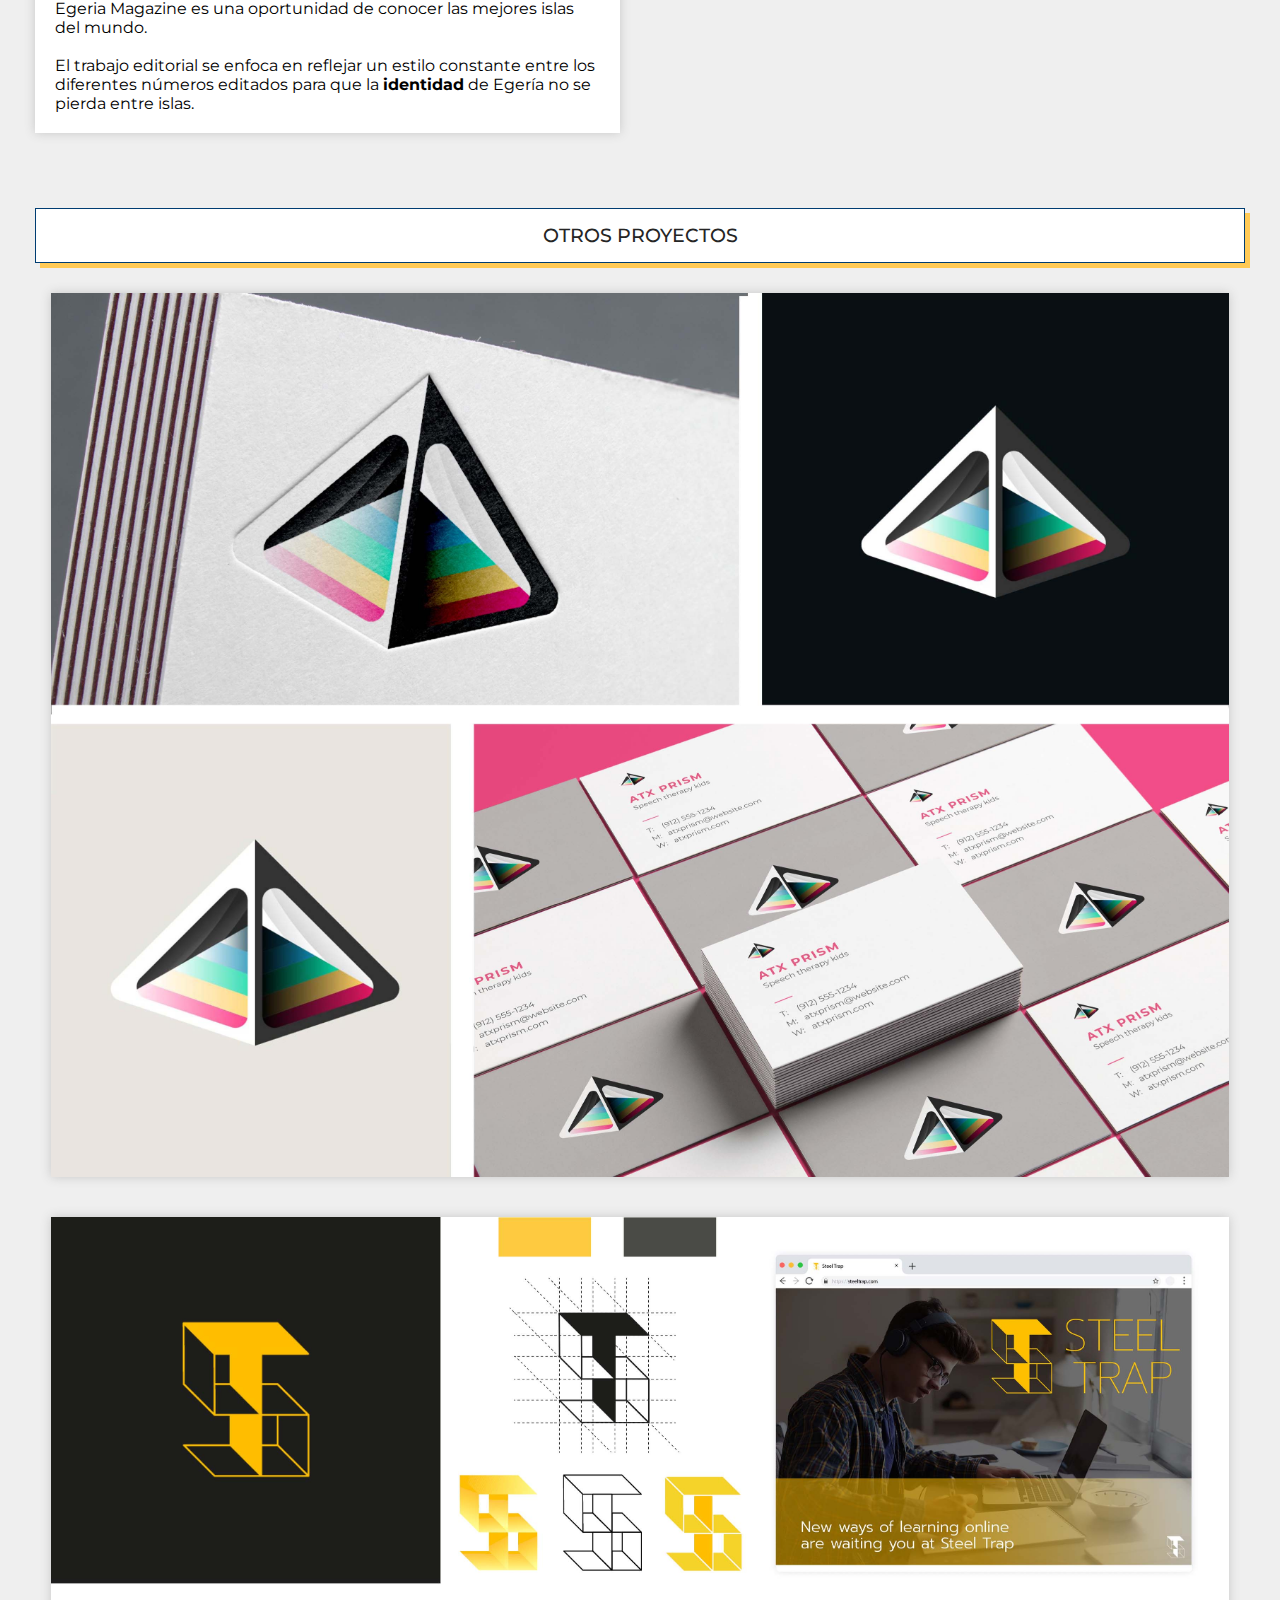
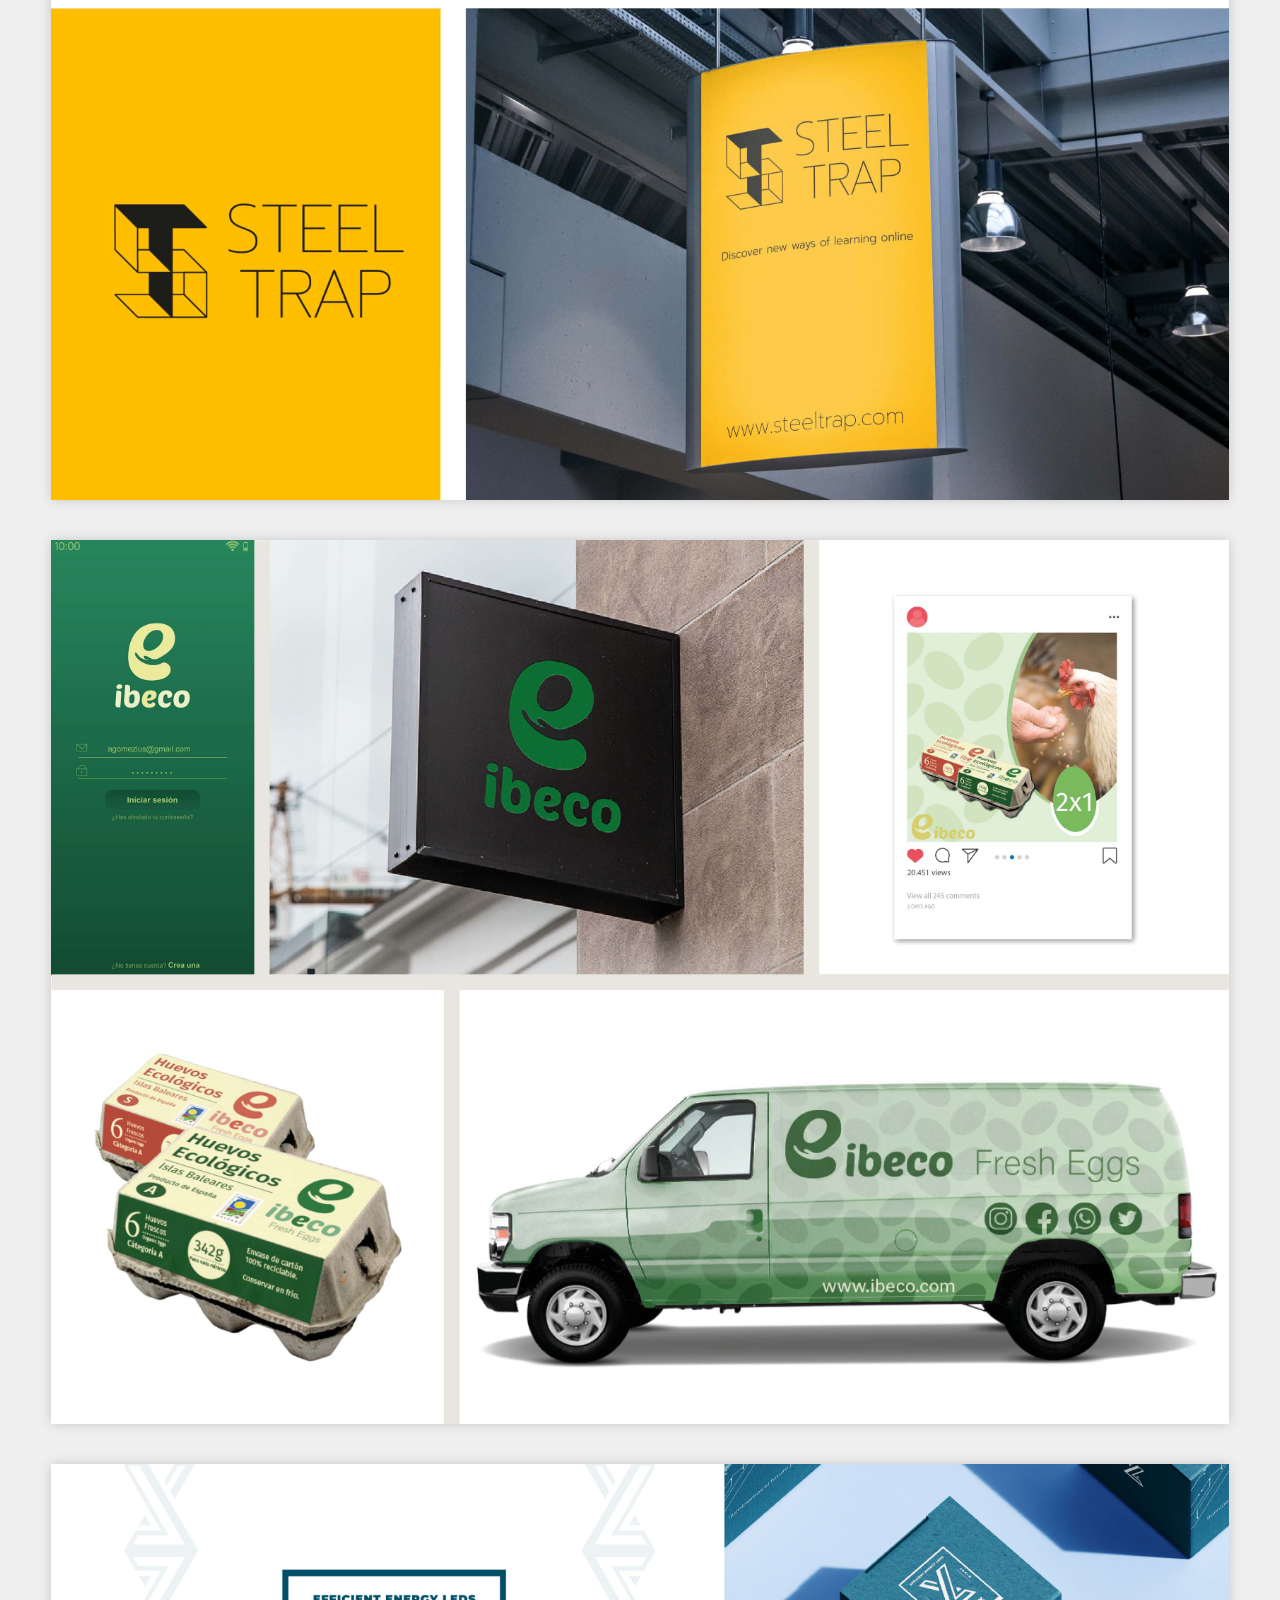
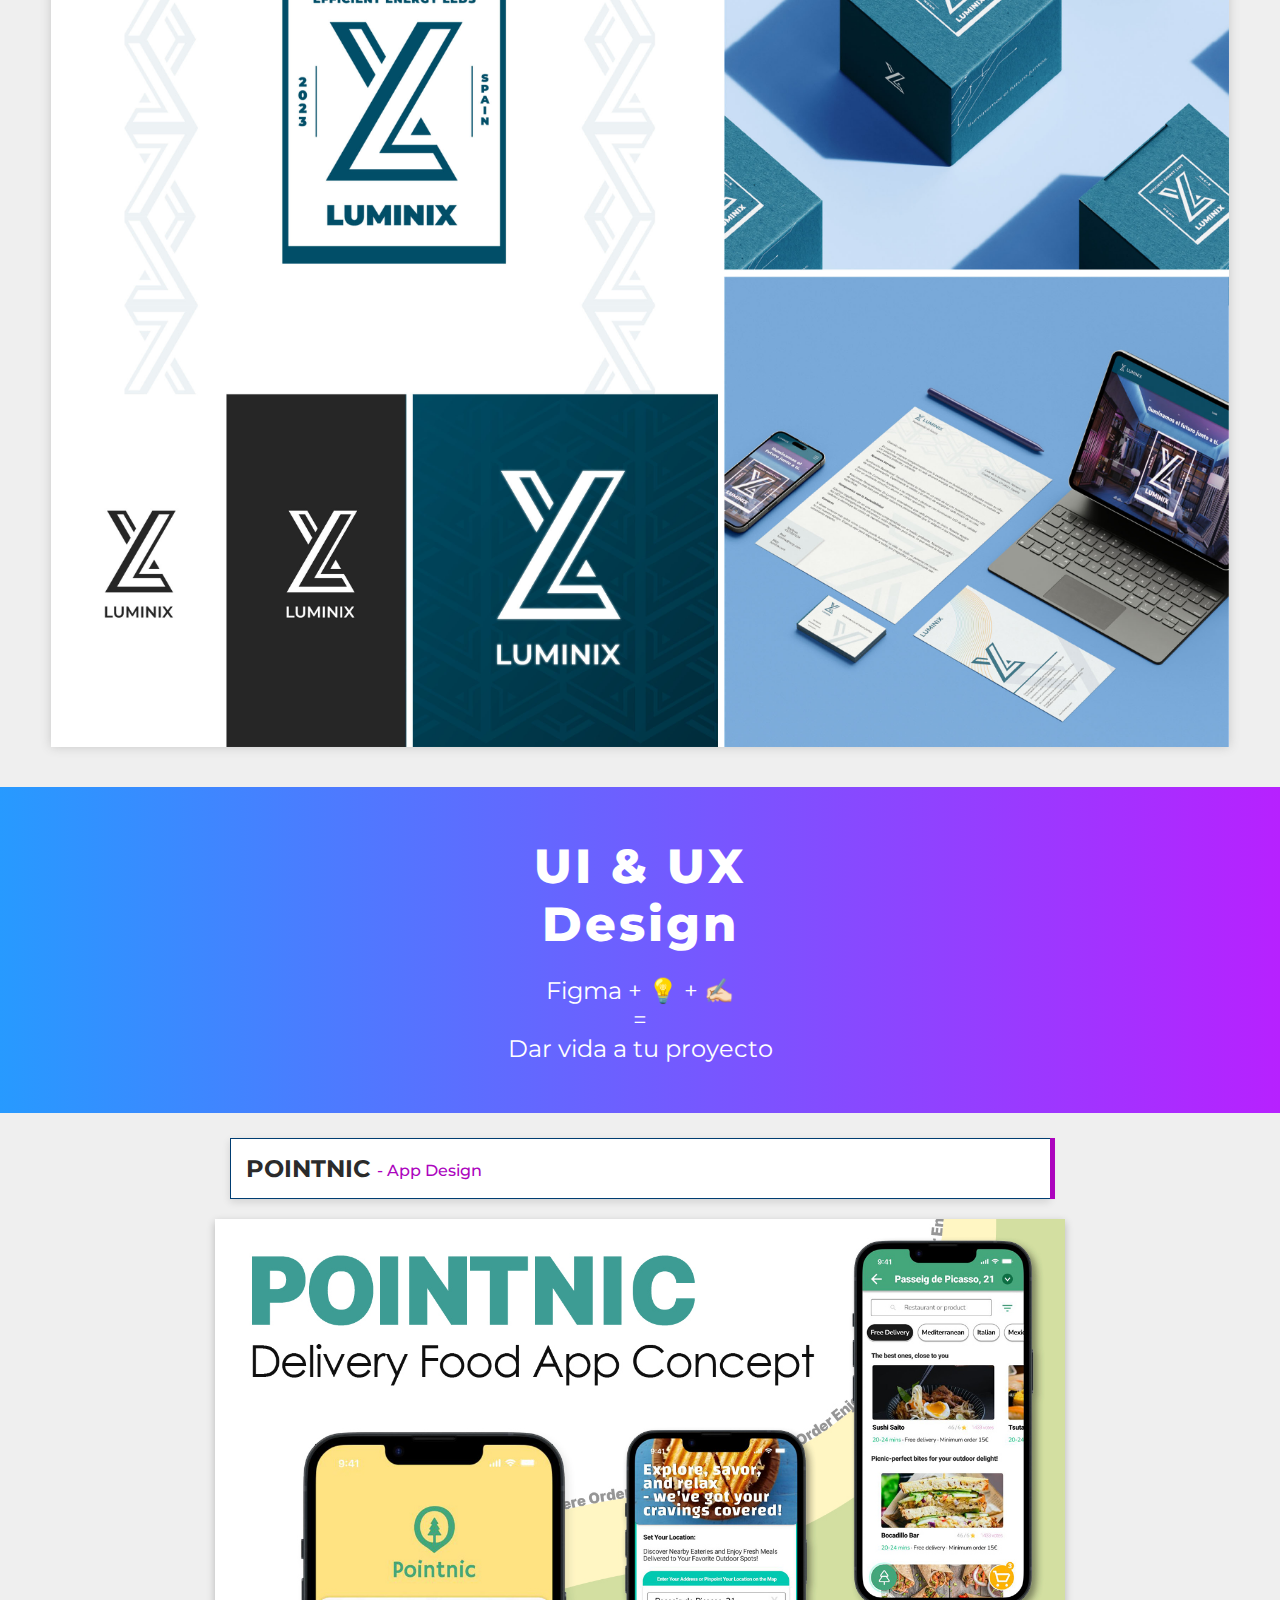
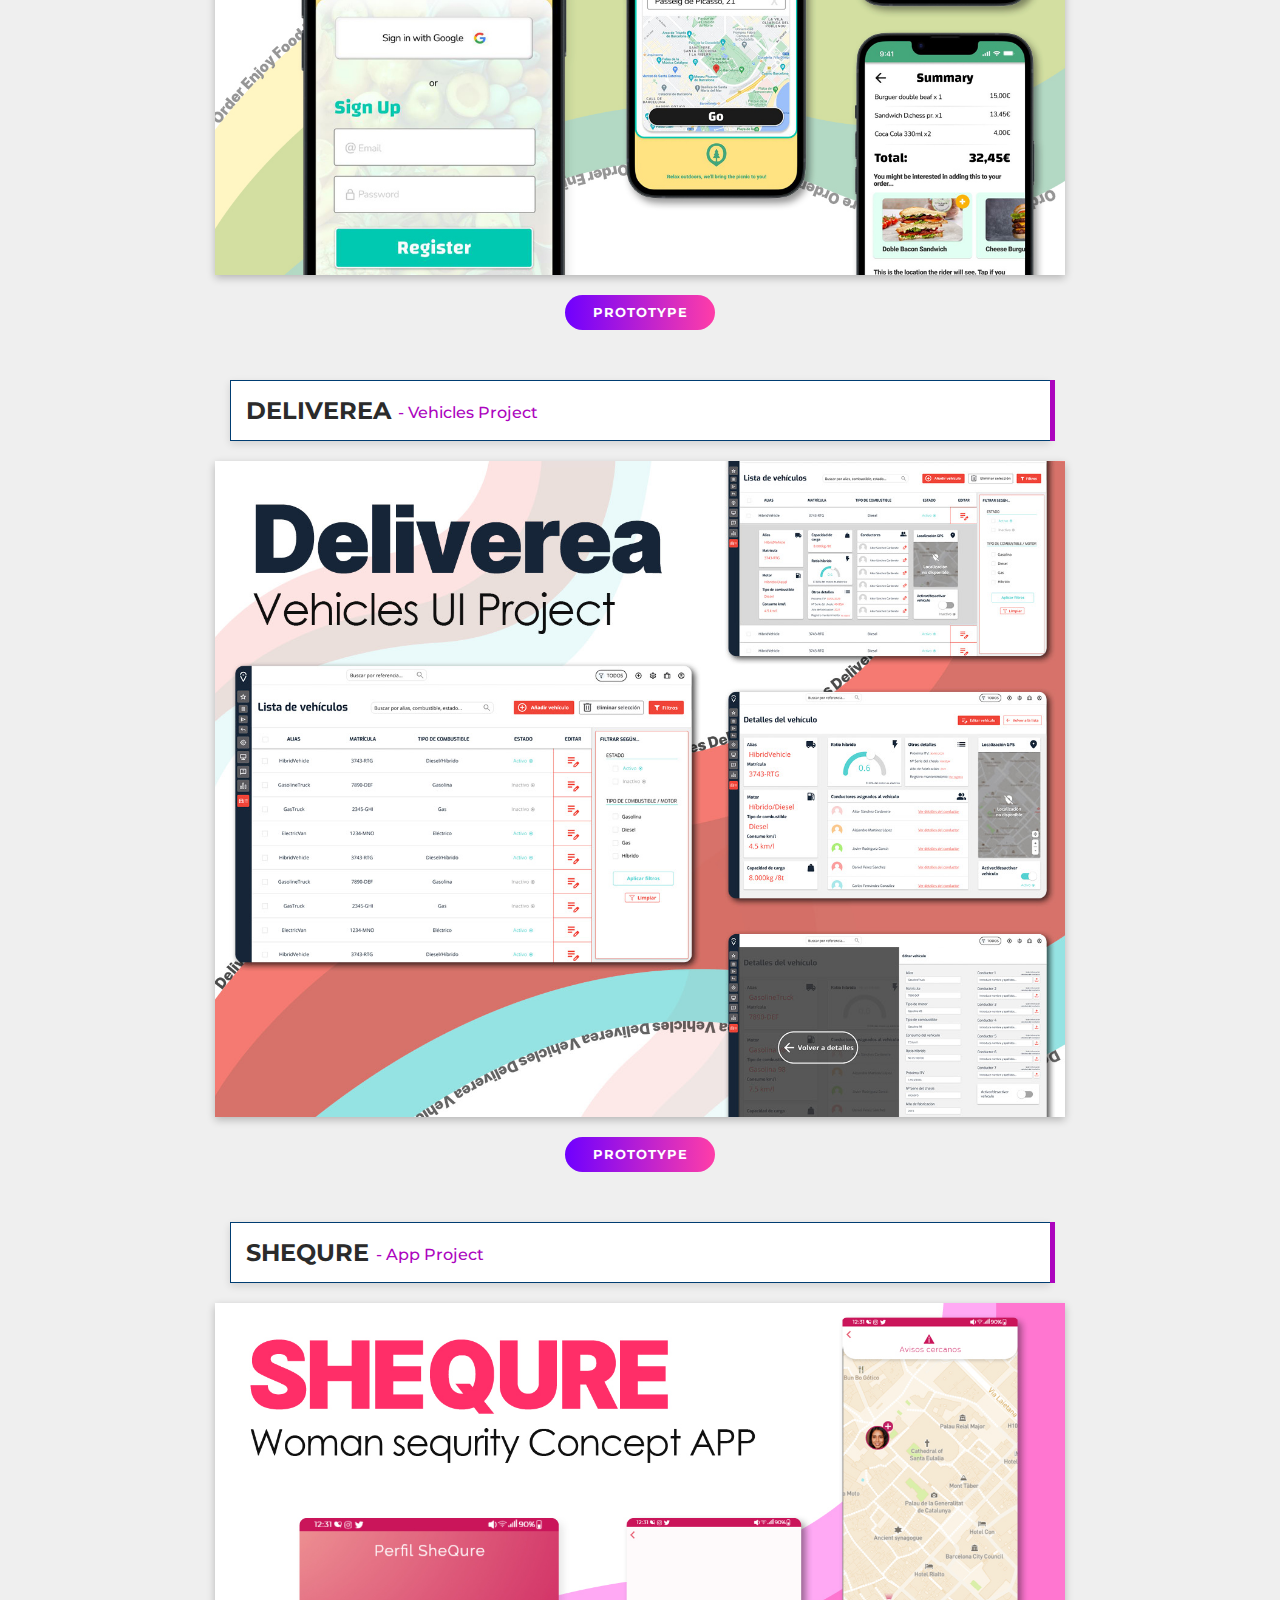
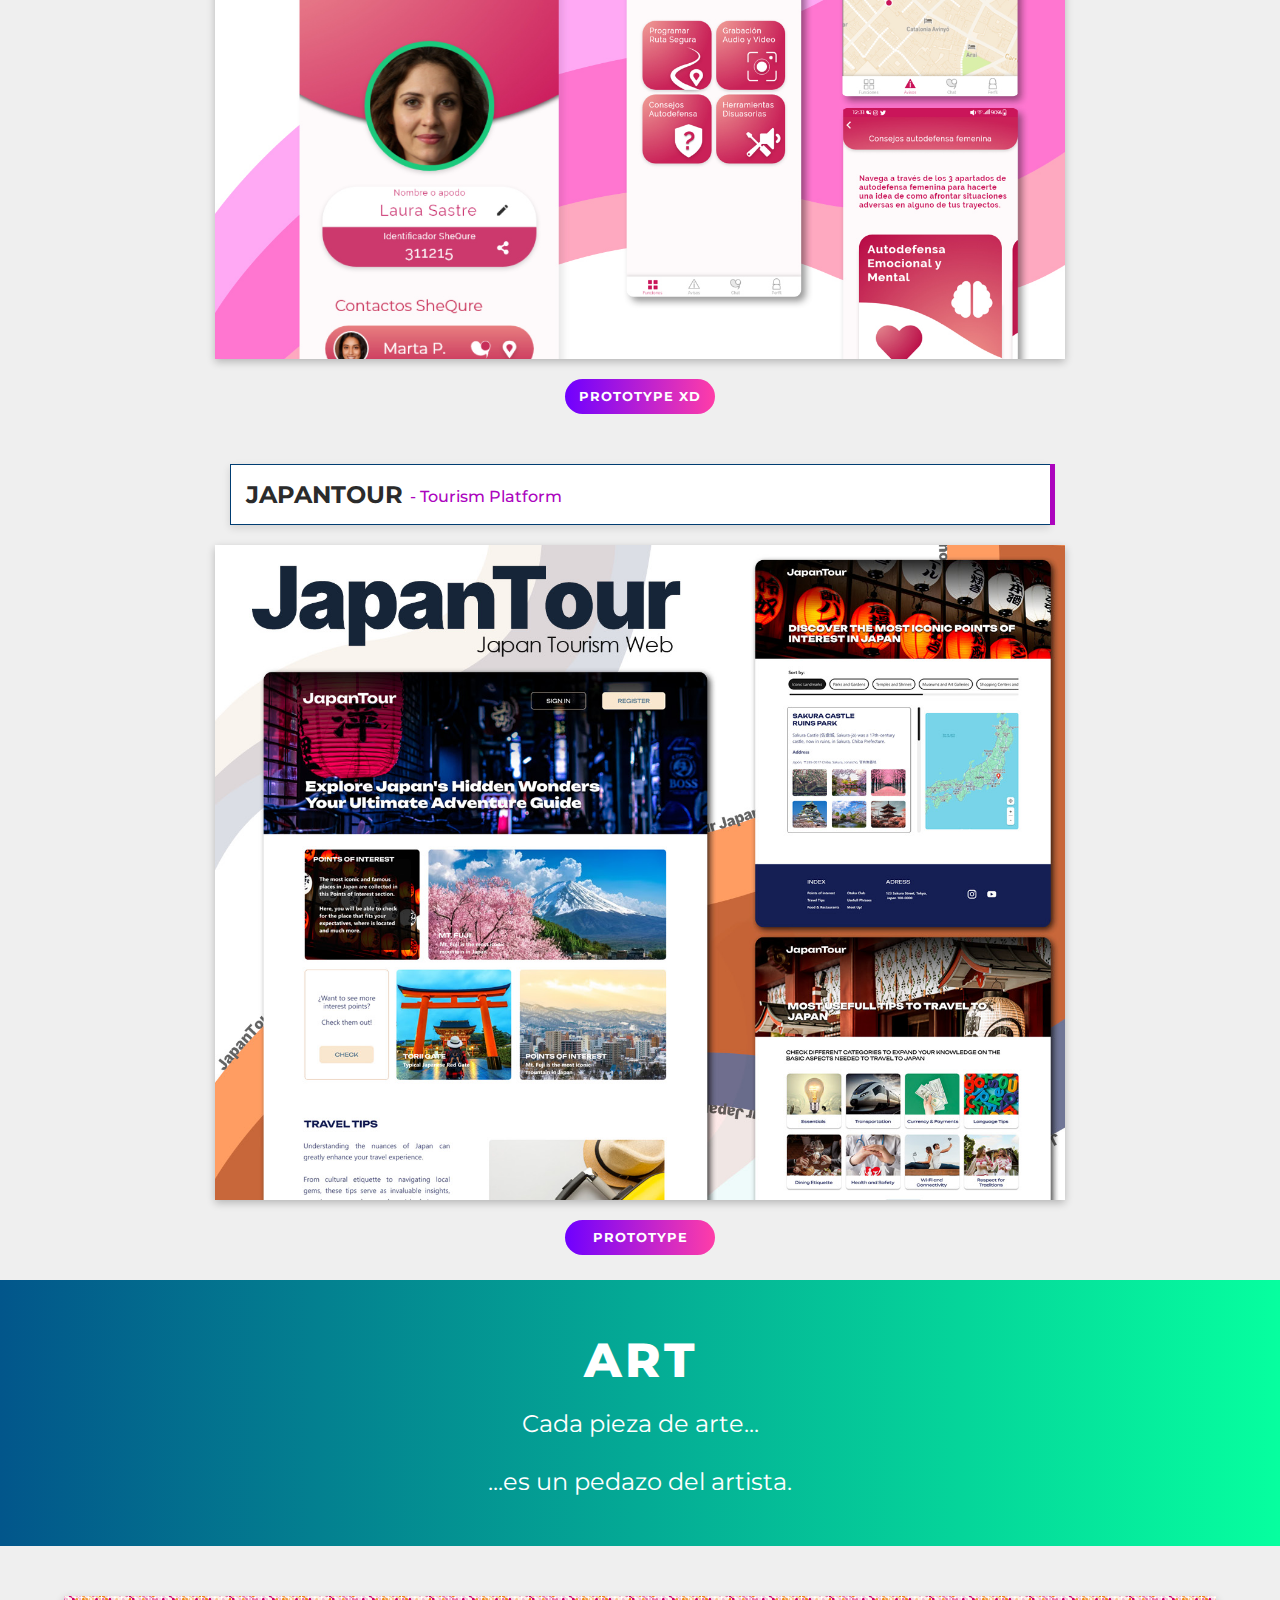
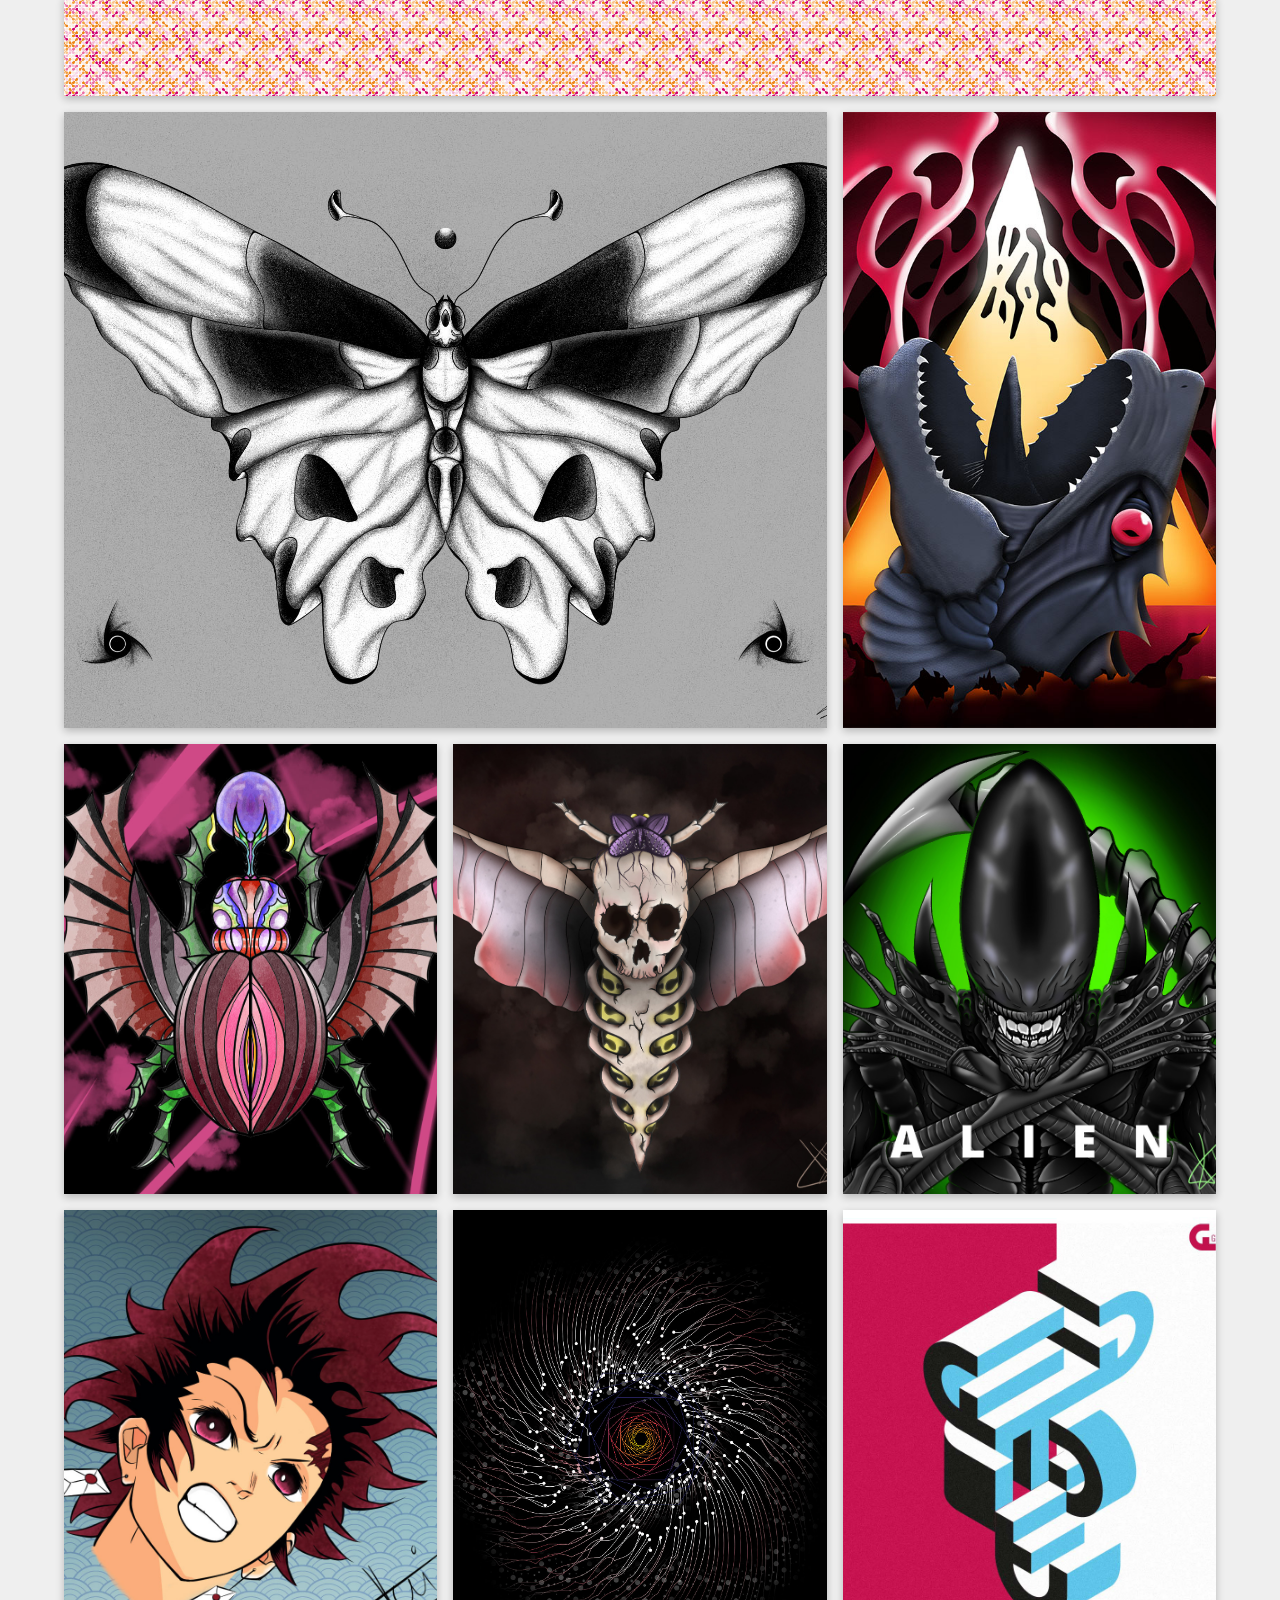
==== commit b11df4db: "v0.9" ====
--- a/index.html
+++ b/index.html
@@ -10,16 +10,16 @@
         crossorigin="anonymous" referrerpolicy="no-referrer" />
     <link rel="stylesheet" href="styles/style.css" />
     <link rel="shortcut icon" href="img/AGL FAVICON.png" type="image/x-icon">
-    <title> AGL DESIGN</title>
-    
+    <title> AGL DESIGN </title>
+
 </head>
 
-<body> 
-    
+<body>
+
     <!-- ##################### Nav Bars STARTS ##################### -->
 
-    <header>
-        <nav class="nav_bar" id="top">
+
+        <nav class="nav_bar" id="inicio">
             <div class="logo">
                 <a href="#"><img src="img/AGL ICON_V4.png"></a>
             </div>
@@ -29,7 +29,7 @@
                 <li><a href="#ui-ux">UI/UX</a></li>
                 <li><a href="#art">Art</a></li>
             </ul>
-            <a href="#" class="action_btn">Contacto</a>
+            <a href="mailto:glegital@gmail.com" class="action_btn">Contacto</a>
             <div class="toggle_btn">
                 <i class="fa-solid fa-bars"></i>
             </div>
@@ -43,50 +43,107 @@
             <li> <a href="#" class="action_btn">Contacto</a></li>
         </div>
 
-    </header>
+
 
     <!-- ##################### Nav Bars ENDS ##################### -->
 
+    <!-- Slider Test -->
+    <header>
+    <h1>DIGITAL GRAPHIC DESIGN</h1>
+
+
+    <h2 id="fast-view">Echa un vistazo rápido! <i class="fa-solid fa-arrow-turn-up fa-flip-vertical"></i></h2>
+
+    <div class="slider-container">
+    <div class="slider">
+        <div class="slider__item">
+            <label class="slider__control">
+                <input type="radio" name="slider" checked />
+            </label>
+            <div class="slider__content">
+                <img src="img/SLIDER/motion-slider.gif">
+            </div>
+        </div>
+        <div class="slider__item">
+            <label class="slider__control">
+                <input type="radio" name="slider" />
+            </label>
+            <div class="slider__content">
+                <img src="img/SLIDER/brand-slider.gif" alt="" />
+            </div>
+        </div>
+        <div class="slider__item">
+            <label class="slider__control">
+                <input type="radio" name="slider" />
+            </label>
+            <div class="slider__content">
+                <img src="img/SLIDER/ux-slider.gif" alt="" />
+            </div>
+        </div>
+        <div class="slider__item">
+            <label class="slider__control">
+                <input type="radio" name="slider" />
+            </label>
+            <div class="slider__content">
+                <img src="img/SLIDER/art-slider.gif" alt="" />
+            </div>
+        </div>
+    </div>
+</div>    
+
+<h2 id="do-scroll">Haz <span class="scroll-effect">scroll</span> para saber más sobre mí!</h2>
+
+<div class="scroll-trigger">
+<i class="fas fa-chevron-down"></i>
+<i class="fas fa-chevron-down"></i>
+<i class="fas fa-chevron-down"></i>
+</div>
+
+</header>
+
 
     <!-- ##################### Video Intro STARTS ##################### -->
 
-        <section id="welcome">
+    <section id="welcome">
 
         <!--
             <h1>
                 Bienvenida
             </h1>
-        --> 
-
-        <video autoplay loop muted id="intro-video">
+        -->
+<!--          <video autoplay loop muted id="intro-video">
             <source src="/img/Videos/Intro Web.mp4" type="video/mp4" />
             Your browser does not support the video tag.
         </video>
+-->
 
         <div id="first-about">
             <div id="profile-pic"></div>
-        <div class="introduction">
-
-            <h2>HOLA!<span>👋🏻</span></h2>
-            <br>
-            <p class="paragraph-one">
-                BIENVENID@ A <span>AGL</span>, DONDE TUS
-                PROYECTOS GRÁFICOS SE HACEN
-                <span>REALIDAD</span>
-            </p>
-            <br>
-            <p class="paragraph-two">
-                Mi nombre es Antonio Gómez, pero 
-                puedes llamarme <span>Toni</span>.
-                <br><br>
-                Si bien los <span> Motion Graphics </span> son mi pasión, brindo soluciones gráficas en cuanto a <span>Identidad de Marca y UI/UX</span>.
-                <br><br>
-                Si quieres saber más sobre mí, <!-- <a>pincha aquí</a>. Para continuar viendo mis proyectos, sigue bajando! --> espera un poco más a que termine los últimos detalles de mi página web!
-            </p>
-        </div>
-</div>
-
-        </section>
+            <div class="introduction">
+
+                <h2>HOLA!<span>👋🏻</span></h2>
+                <br>
+                <p class="paragraph-one">
+                    BIENVENID@ A <span>AGL</span>, DONDE TUS
+                    PROYECTOS GRÁFICOS SE HACEN
+                    <span>REALIDAD</span>
+                </p>
+                <br>
+                <p class="paragraph-two">
+                    Mi nombre es Antonio Gómez, pero
+                    puedes llamarme <span>Toni</span>.
+                    <br><br>
+                    Si bien los <span> Motion Graphics </span> son mi pasión, brindo soluciones gráficas en cuanto a
+                    <span>Identidad de Marca y UI/UX</span>.
+                    <br><br>
+                    Si quieres saber más sobre mí,
+                    <!-- <a>pincha aquí</a>. Para continuar viendo mis proyectos, sigue bajando! --> espera un poco más
+                    a que termine los últimos detalles de mi página web!
+                </p>
+            </div>
+        </div>
+
+    </section>
 
     <!-- ##################### Video Intro ENDS ##################### -->
 
@@ -101,7 +158,7 @@
         <p>
             Los gráficos <br><span>estáticos</span><br> están bien.<br><br> Los gráficos en <br>
 
-            <div class="waviy">
+        <div class="waviy">
             <span style="--i:1">m</span>
             <span style="--i:2">o</span>
             <span style="--i:3">v</span>
@@ -111,12 +168,12 @@
             <span style="--i:7">e</span>
             <span style="--i:8">n</span>
             <span style="--i:9">t</span>
-            <span style="--i:10">o</span>             
-            </div>
-
-            <!-- Separated to mantain the concordance with the text -->
-            <div class="marginado">son vida.</div>
-            
+            <span style="--i:10">o</span>
+        </div>
+
+        <!-- Separated to mantain the concordance with the text -->
+        <div class="marginado">son vida.</div>
+
         </p>
     </div>
 
@@ -130,7 +187,7 @@
             <img class="static" src="img/gif/true-dect.jpg">
             <img class="active" src="img/gif/true-dect.gif">
         </div>
-        
+
         <div class="motion-item">
             <h3>
                 Social Media AD
@@ -144,7 +201,7 @@
             <h3>
                 2D Logo Animation
                 <span><i class="fa-solid fa-play"></i></span>
-            </h3>            
+            </h3>
             <img class="static" src="img/gif/compilation-logos.jpg">
             <img class="active" src="img/gif/compilation-logos.gif">
 
@@ -152,7 +209,7 @@
 
         <div class="motion-item">
             <h3>
-                Futuristic HUD 3D Space
+                Futuristic 3D HUD
                 <span><i class="fa-solid fa-play"></i></span>
             </h3>
             <img class="static" src="img/gif/hud.jpg">
@@ -198,7 +255,7 @@
             <img class="active" src="img/gif/parallax.gif">
 
         </div>
-        
+
     </section>
     <!-- ##################### Motion END ##################### -->
 
@@ -210,7 +267,7 @@
         </h2>
         <br>
         <p>
-        Dejar marca es ser <b>recordado</b> <br><br> Ser recordado es 
+            Dejar marca es ser <b>recordado</b> <br><br> Ser recordado es
 
         <div class="message">
             <div class="word">ÉXITO</div>
@@ -219,252 +276,234 @@
         </p>
     </div>
 
-    
-
-        <section id="brand-section">
-
-            <article class="brand-item">
-                <h3>GreenWave EcoShop</h3>
-                <div class="brand-img">
-                    <img src="/img/greenwave/greenwave-ilu.jpg">
-                    <img src="/img/greenwave/greenwave-bag.jpg">
-                    <img src="/img/greenwave/greenwave-cartel.jpg">
-                    <img src="/img/greenwave/greenwave-bw.jpg">
-                    <div class="brand-paragraph">
-                        <h4>Egeria Editorial Design</h4>
-                        <br>
-                        <p>GreenWave es un proyecto de marca en el que se recalca la naturaleza de productos <b>Ecológicos</b> con el distintivo "wave".</p>
-                            <br>
-                        <p>Su creación refleja la armonía entre productos naturales tanto de agricultura como de pesca sostenible.</p>
-                    </div>
-
+
+
+    <section id="brand-section">
+
+        <article class="brand-item">
+            <h3>GreenWave EcoShop <span></span></h3>
+            <div class="brand-img">
+                <img src="/img/greenwave/greenwave-ilu.jpg">
+                <img src="/img/greenwave/greenwave-bag.jpg">
+                <img src="/img/greenwave/greenwave-cartel.jpg">
+                <img src="/img/greenwave/greenwave-bw.jpg">
+                <div class="brand-paragraph">
+                    <h4>Egeria Editorial Design</h4>
+                    <br>
+                    <p>GreenWave es un proyecto de marca en el que se recalca la naturaleza de productos
+                        <b>Ecológicos</b> con el distintivo "wave".</p>
+                    <br>
+                    <p>Su creación refleja la armonía entre productos naturales tanto de agricultura como de pesca
+                        sostenible.</p>
                 </div>
-            </article>
-
-            <article class="brand-item">
-                <h3>Egeria Magazine Editorial Design</h3>
-                <div class="brand-img">
-                    <img src="/img/egeria/Portada Faro.jpg">
-                    <img src="/img/egeria/Indice.jpg">
-                    <img src="/img/egeria/Interior Catedral.jpg">
-                    <img src="/img/egeria/Interior Sant Antoni.jpg">
-                    <div class="brand-paragraph">
-                        <h4>Egeria Editorial Design</h4>
-                        <br>
-                        <p>Egeria Magazine es una oportunidad de conocer las mejores islas del mundo.</p>
-                            <br>
-                        <p>El trabajo editorial se enfoca en reflejar un estilo constante entre los diferentes números editados para que la <b>identidad</b> de Egería no se pierda entre islas.</p>
-                    </div>
-
+
+            </div>
+        </article>
+
+        <article class="brand-item">
+            <h3>Egeria Magazine Editorial Design</h3>
+            <div class="brand-img">
+                <img src="/img/egeria/Portada Faro.jpg">
+                <img src="/img/egeria/Indice.jpg">
+                <img src="/img/egeria/Interior Catedral.jpg">
+                <img src="/img/egeria/Interior Sant Antoni.jpg">
+                <div class="brand-paragraph">
+                    <h4>Egeria Editorial Design</h4>
+                    <br>
+                    <p>Egeria Magazine es una oportunidad de conocer las mejores islas del mundo.</p>
+                    <br>
+                    <p>El trabajo editorial se enfoca en reflejar un estilo constante entre los diferentes números
+                        editados para que la <b>identidad</b> de Egería no se pierda entre islas.</p>
                 </div>
-            </article>
-
-            <article class="brand-item">
-                <h3>OTROS PROYECTOS</h3>
-                <div class="brand-comp">                    
-                    <img src="/img/other-brands/prism.jpg">
-                    <img src="/img/other-brands/steeltrap.jpg">
-                    <img src="/img/other-brands/ibeco.jpg">
-                    <img src="/img/other-brands/luminix.jpg">
+
+            </div>
+        </article>
+
+        <article class="brand-item">
+            <h3>OTROS PROYECTOS</h3>
+            <div class="brand-comp">
+                <img src="/img/other-brands/prism.jpg">
+                <img src="/img/other-brands/steeltrap.jpg">
+                <img src="/img/other-brands/ibeco.jpg">
+                <img src="/img/other-brands/luminix.jpg">
+            </div>
+        </article>
+
+    </section>
+
+    <!-- ##################### Brand designs ENDS ##################### -->
+
+    <!-- ##################### UI/UX designs START ##################### -->
+
+    <div id="ui-ux">
+        <h2>
+            UI & UX <br>Design
+        </h2>
+        <br>
+        <p>
+            Figma + 💡 + ✍🏻 <br>=<br> Dar vida a tu proyecto
+        </p>
+    </div>
+
+    <section class="ui-ux-section">
+
+        <div class="ui-ux-item">
+            <h3>
+
+                POINTNIC <span>- App Design</span>
+            </h3>
+            <img src="img/uiux/pointnic.jpg">
+
+            <a href="https://www.figma.com/proto/abVT2SpZbsEc7CJPwrsefT/Pointnic-Remaster?page-id=0%3A1&type=design&node-id=16-1889&viewport=1007%2C606%2C0.16&t=ELpnSNRvHjYIcwcw-1&scaling=scale-down&starting-point-node-id=16%3A1889&mode=design "
+                target="_blank" rel="noopener noreferrer">
+                <div class="prototype-btn">
+                    PROTOTYPE <i class="fa-brands fa-figma"></i>
                 </div>
-            </article>
-
-        </section>
-
-<!-- ##################### Brand designs ENDS ##################### -->
-
-<!-- ##################### UI/UX designs START ##################### -->
-
-<div id="ui-ux">
-    <h2>
-        UI & UX <br>Design
-    </h2>
-    <br>
-    <p>
-    Figma + tu idea + mi trabajo<br>=<br> Dar vida a tu proyecto
-    </p>
-</div>
-
-    <section class="ui-ux-section">
-
-    <div class="ui-ux-item">
-        <h3>
-
-            POINTNIC <span>- App Design</span> 
-        </h3>
-        <img src="img/uiux/pointnic.jpg">
-
-        <a href="https://www.figma.com/proto/abVT2SpZbsEc7CJPwrsefT/Pointnic-Remaster?page-id=0%3A1&type=design&node-id=16-1889&viewport=1007%2C606%2C0.16&t=ELpnSNRvHjYIcwcw-1&scaling=scale-down&starting-point-node-id=16%3A1889&mode=design " target="_blank" rel="noopener noreferrer">
-        <div class="prototype-btn">
-            PROTOTYPE  <i class="fa-brands fa-figma"></i>
-        </div> 
-
-        </a> 
+
+            </a>
+        </div>
+
+        <div class="ui-ux-item">
+            <h3>
+                DELIVEREA <span>- Vehicles Project</span>
+            </h3>
+            <img src="img/uiux/miniatura-deliverea.jpg">
+
+            <a href="https://www.figma.com/proto/RLHWFIoBJj2LAbUCpDy2iD/Deliverea-Vehicles?page-id=0%3A1&node-id=2-4&starting-point-node-id=2%3A4&scaling=scale-down&t=nzNwzobgMEKOJSTb-1 "
+                target="_blank" rel="noopener noreferrer">
+                <div class="prototype-btn">
+                    PROTOTYPE <i class="fa-brands fa-figma"></i>
+                </div>
+
+            </a>
+        </div>
+
+        <div class="ui-ux-item">
+            <h3>
+                SHEQURE <span>- App Project</span>
+            </h3>
+            <img src="img/uiux/Miniatura Shequre.jpg">
+
+            <a href="https://xd.adobe.com/view/06665fd1-a1d7-49cd-8244-810822a6e535-5335/?fullscreen&hints=off "
+                target="_blank" rel="noopener noreferrer">
+                <div class="prototype-btn">
+                    PROTOTYPE XD
+                </div>
+
+            </a>
+        </div>
+
+        <div class="ui-ux-item">
+            <h3>
+                JAPANTOUR <span>- Tourism Platform</span>
+            </h3>
+            <img src="img/uiux/japantour.jpg">
+
+            <a href="https://www.figma.com/proto/h50raMfbUTcJRKwgYVGeeu/Japan-Tour?page-id=0%3A1&type=design&node-id=3-76&viewport=-181%2C679%2C0.42&t=3a8UXZO3QTbLnSYr-1&scaling=scale-down&starting-point-node-id=3%3A76&mode=design"
+                target="_blank" rel="noopener noreferrer">
+                <div class="prototype-btn">
+                    PROTOTYPE <i class="fa-brands fa-figma"></i>
+                </div>
+
+            </a>
+        </div>
+
+    </section>
+
+    <!-- ##################### UI/UX designs ENDS ##################### -->
+
+    <!-- ##################### ILLUSTRATIONS designs STARTS ##################### -->
+
+
+    <div id="art">
+        <h2>
+            ART
+        </h2>
+        <br>
+        <p>
+            Cada pieza de arte...<br><br> <span>...es un pedazo del artista.</span>
+        </p>
     </div>
 
-    <div class="ui-ux-item">
-        <h3>
-            DELIVEREA <span>- Vehicles Project</span> 
-        </h3>
-        <img src="img/uiux/miniatura-deliverea.jpg">
-
-        <a href="https://www.figma.com/proto/RLHWFIoBJj2LAbUCpDy2iD/Deliverea-Vehicles?page-id=0%3A1&node-id=2-4&starting-point-node-id=2%3A4&scaling=scale-down&t=nzNwzobgMEKOJSTb-1 " target="_blank" rel="noopener noreferrer">
-        <div class="prototype-btn">
-            PROTOTYPE  <i class="fa-brands fa-figma"></i>
-        </div> 
-
-        </a> 
+    <div id="art-section">
+        <div class="header">
+        </div>
+        <div class="principal">
+        </div>
+        <div class="side">
+        </div>
+        <div class="alone1">
+        </div>
+        <div class="alone2">
+        </div>
+        <div class="alone3">
+        </div>
+        <div class="alone4">
+        </div>
+        <div class="alone5">
+        </div>
+        <div class="alone6">
+        </div>
     </div>
 
-    <div class="ui-ux-item">
-        <h3>
-            SHEQURE <span>- App Project</span> 
-        </h3>
-        <img src="img/uiux/Miniatura Shequre.jpg">
-
-        <a href="https://xd.adobe.com/view/06665fd1-a1d7-49cd-8244-810822a6e535-5335/?fullscreen&hints=off " target="_blank" rel="noopener noreferrer">
-        <div class="prototype-btn">
-            PROTOTYPE  XD
-        </div> 
-
-        </a> 
-    </div>
-
-    <div class="ui-ux-item">
-        <h3>
-            JAPANTOUR <span>- Tourism Platform</span> 
-        </h3>
-        <img src="img/uiux/japantour.jpg">
-
-        <a href="https://www.figma.com/proto/h50raMfbUTcJRKwgYVGeeu/Japan-Tour?page-id=0%3A1&type=design&node-id=3-76&viewport=-181%2C679%2C0.42&t=3a8UXZO3QTbLnSYr-1&scaling=scale-down&starting-point-node-id=3%3A76&mode=design" target="_blank" rel="noopener noreferrer">
-        <div class="prototype-btn">
-            PROTOTYPE  <i class="fa-brands fa-figma"></i>
-        </div> 
-
-        </a> 
-    </div>
-
-    </section>
-
-<!-- ##################### UI/UX designs ENDS ##################### -->
-
-<!-- ##################### ILLUSTRATIONS designs STARTS ##################### -->
-
-
-<div id="art">
-    <h2>
-        ART
-    </h2>
-    <br>
-    <p>
-    Cada pieza de arte...<br><br> ...es un pedazo del artista.
-    </p>
-</div>
-
-<div id="art-section">
-    <div class="header">
-    </div>
-    <div class="principal">
-    </div>
-    <div class="side">
-    </div>
-    <div class="alone1">
-    </div>
-    <div class="alone2">
-    </div>
-    <div class="alone3">
-    </div>
-    <div class="alone4">
-    </div>
-    <div class="alone5">
-    </div>
-    <div class="alone6">
-    </div>
-    
-
-</div>
-
-
-<!-- ##################### ILLUSTRATIONS designs ENDS ##################### -->
-
-<!-- ##################### Boton flotante START ##################### -->
-
-        <a href="#top"><div id="flotante"><i class="fa-solid fa-arrow-up"><br><span>INICIO</span></i></div></a>
-    
-<!-- ##################### Boton flotante END ##################### -->
+
+    <!-- ##################### ILLUSTRATIONS designs ENDS ##################### -->
+
+    <footer>
+
+        <div class="redes">
+
+            <a href="https://www.linkedin.com/in/antonio-g%C3%B3mez-lustres-a4aa08221/" target="_blank"><i class="fa-brands fa-linkedin"></i></a>
+
+            <a href="https://www.behance.net/glegital" target="_blank"><i class="fa-brands fa-square-behance"></i></a>
+
+            <a href="https://www.instagram.com/glegital/" target="_blank"><i class="fa-brands fa-square-instagram"></i></a>
+
+        </div>
+
+        <div class="personal-data">
+            <p>Antonio Gómez Lustres &copy;</p>
+            <a href="mailto:glegital@gmail.com" target="_blank">glegital@gmail.com <i class="fa-solid fa-envelope"></i></a>
+        </div>
+    </footer>
+
+
+    <!-- ##################### Boton flotante START ##################### -->
+
+    <a href="#inicio">
+        <div id="flotante"><i class="fa-solid fa-arrow-up"><br><span>INICIO</span></i></div>
+    </a>
+
+    <!-- ##################### Boton flotante END ##################### -->
     <script>
 
-    document.addEventListener("DOMContentLoaded", function () {
-        const toggleBtn = document.querySelector('.toggle_btn');
-        const toggleBtnIcon = document.querySelector('.toggle_btn i');
-        const dropDownMenu = document.querySelector('.dropdown_menu');
-
-        // Event listener para cerrar el menú cuando se hace clic en un enlace
-        dropDownMenu.querySelectorAll('a').forEach(link => {
-            link.addEventListener('click', () => {
-                dropDownMenu.classList.remove('open');
-                toggleBtnIcon.classList = 'fa-solid fa-bars'; // Restablecer el icono del botón
+        document.addEventListener("DOMContentLoaded", function () {
+            const toggleBtn = document.querySelector('.toggle_btn');
+            const toggleBtnIcon = document.querySelector('.toggle_btn i');
+            const dropDownMenu = document.querySelector('.dropdown_menu');
+
+            // Event listener para cerrar el menú cuando se hace clic en un enlace
+            dropDownMenu.querySelectorAll('a').forEach(link => {
+                link.addEventListener('click', () => {
+                    dropDownMenu.classList.remove('open');
+                    toggleBtnIcon.classList = 'fa-solid fa-bars'; // Restablecer el icono del botón
+                });
             });
+
+            // Desactivar el menú por defecto
+            dropDownMenu.classList.remove('open');
+
+            toggleBtn.onclick = function () {
+                // Alternar la clase 'open' para activar/desactivar el menú
+                dropDownMenu.classList.toggle('open');
+
+                // Actualizar el icono del botón según el estado del menú
+                const isOpen = dropDownMenu.classList.contains('open');
+                toggleBtnIcon.classList = isOpen ? 'fa-solid fa-xmark' : 'fa-solid fa-bars';
+            }
+
         });
 
-        // Desactivar el menú por defecto
-        dropDownMenu.classList.remove('open');
-
-        toggleBtn.onclick = function () {
-            // Alternar la clase 'open' para activar/desactivar el menú
-            dropDownMenu.classList.toggle('open');
-
-            // Actualizar el icono del botón según el estado del menú
-            const isOpen = dropDownMenu.classList.contains('open');
-            toggleBtnIcon.classList = isOpen ? 'fa-solid fa-xmark' : 'fa-solid fa-bars';
-        }
-
-    });
-
-        // Select all video elements with autoplay attribute
-        const autoplayVideos = document.querySelectorAll('video[autoplay]');
-
-        // Function to check if a significant portion of the element is in the viewport
-        function isSignificantlyInViewport(element) {
-            const rect = element.getBoundingClientRect();
-            const windowHeight = window.innerHeight || document.documentElement.clientHeight;
-
-            // Allow for some flexibility, e.g., consider 50% of the element's height
-            return (
-                rect.bottom >= 0 &&
-                rect.top <= windowHeight
-            );
-        }
-
-        // Select the autoplay video element
-        const introVideo = document.getElementById('intro-video');
-
-        // Function to check if a significant portion of the element is in the viewport
-        function isSignificantlyInViewport(element) {
-            const rect = element.getBoundingClientRect();
-            const windowHeight = window.innerHeight || document.documentElement.clientHeight;
-
-            // Allow for some flexibility, e.g., consider 50% of the element's height
-            return (
-                rect.bottom >= 0 &&
-                rect.top <= windowHeight
-            );
-        }
-
-        // Function to pause autoplaying video that is fully out of the viewport
-        function pauseAutoplayVideo() {
-            if (!isSignificantlyInViewport(introVideo)) {
-                introVideo.pause();
-            } else {
-                introVideo.play();
-            }
-        }
-
-// Event listener for scroll events
-window.addEventListener('scroll', pauseAutoplayVideo);
-
-// Initial check on page load
-document.addEventListener('DOMContentLoaded', pauseAutoplayVideo);
     </script>
 
 </body>
--- a/styles/style.css
+++ b/styles/style.css
@@ -28,9 +28,6 @@
 
 /* HEADER */
 
-header {
-    position: relative;
-}
 
 .logo img {
     width: 160px;
@@ -106,11 +103,8 @@
     padding: 5px 10px;
     border-radius: 10px;
     top: 20px;
-    /* Ajusta esto según sea necesario */
     right: 30px;
-    /* Ajusta esto según sea necesario */
     z-index: 9999;
-    /* Asegura que esté por encima de otros elementos */
 }
 
 .fa-xmark {
@@ -134,7 +128,7 @@
     overflow: hidden;
     transition: height 200ms cubic-bezier(0.445, 0.05, 0.55, 0.95);
     box-shadow: 2px 2px 2px #262626;
-    z-index: 1;
+    z-index: 9999;
 }
 
 .dropdown_menu.open {
@@ -167,24 +161,288 @@
     color: #fff;
 }
 
+/* title */
+
+header{
+    text-align: center;
+    color: #252525;
+}
+
+header h1 {
+display: flex;
+justify-content: center;
+text-align: center;
+font-size: 2rem;
+font-weight: 900;
+color: #ffffff;
+margin-bottom: 20px;
+padding: 20px;
+background-color: tomato;
+}
+
+header h1 span{
+    margin-right: 7px;
+    color: #fff;
+}
+
+header #fast-view {
+    font-size: 1.5rem;
+    margin-top: 50px;
+    margin-bottom: 20px;
+    display: flex;
+    justify-content: center;
+}
+
+header #do-scroll {
+    font-size: 1.5rem;
+    margin-top: 50px;
+    margin-bottom: 50px;
+    display: flex;
+    justify-content: center;
+}
+
+header #do-scroll span{
+    margin-left: 10px;
+    margin-right: 10px;
+    color: tomato;
+}
+
+header .fa-arrow-turn-up{
+    margin-left: 15px;
+    font-size: 1.6rem;
+    color: tomato;
+}
+
+@media (width < 576px) {
+    header #fast-view{
+        font-size: 1rem;
+    }
+
+    header #do-scroll {
+        font-size: 1rem;
+    }
+    
+    header #do-scroll span{
+        margin-left: 10px;
+        margin-right: 10px;
+        color: tomato;
+    }
+    
+    header .fa-arrow-turn-up{
+        margin-left: 15px;
+        font-size: 1.6rem;
+        color: tomato;
+    }
+    
+}
+
+.scroll-effect {
+    display: inline-block;
+    animation: scrollAnimation 2s linear infinite;
+}
+
+@keyframes scrollAnimation {
+    0% {
+        transform: translateY(0);
+    }
+
+    50% {
+        transform: translateY(20px);
+        opacity: 0;
+    }
+
+    51% {
+        transform: translateY(-20px);
+        opacity: 0;
+    }
+
+    100% {
+        transform: translateY(0);
+        opacity: 1;
+    }
+}
+
+
+.scroll-trigger {
+    display: flex;
+    /* Alinear los íconos en línea */
+    flex-direction: column;
+    align-items: center;
+}
+
+.scroll-trigger i {
+    color: tomato;
+    font-size: 3rem;
+    font-weight: 900;
+    animation: bounce 1.5s infinite;
+    margin-bottom: -30px;
+    /* Espacio entre las flechas */
+
+}
+
+@keyframes bounce {
+
+    0%,
+    20%,
+    50%,
+    80%,
+    100% {
+        transform: translateY(0);
+    }
+
+    40% {
+        transform: translateY(-10px);
+    }
+
+    60% {
+        transform: translateY(-5px);
+    }
+}
+/* SLIDER TEST CSS */
+
+.slider {
+    --slider-width: 700px;
+    --slider-height: calc(var(--slider-width) * 9 / 16); /* Calculamos la altura en base al ancho para mantener la proporción 16:9 */
+    --slider-bullets-spacing-y: 16px;
+    --slider-bullets-height: 12px;
+    --slider-shadow: 0px 10px 26px 3px rgb(0 0 0 / 10%);
+    --slider-border-width: 8px;
+    margin: 0 auto;
+    position: relative;
+    display: flex;
+    gap: 8px;
+    align-items: flex-end;
+    justify-content: center;
+    width: var(--slider-width);
+    height: calc(var(--slider-bullets-spacing-y) + var(--slider-bullets-height) + var(--slider-height) + (var(--slider-border-width) * 2));
+}
+
+.slider__content {
+    position: absolute;
+    bottom: calc(var(--slider-bullets-spacing-y) + var(--slider-bullets-height));
+    left: 50%;
+    z-index: 5;
+    width: var(--slider-width);
+    height: var(--slider-height);
+    overflow: hidden;
+    border: var(--slider-border-width) solid #2f2f2f;
+    border-radius: 16px;
+    translate: -50% 0;
+
+    > img {
+        position: absolute;
+        inset: 0;
+        width: 100%;
+        height: 100%;
+        transition: translate 0.5s ease-in-out;
+        object-fit:cover;
+    }
+}
+
+.slider__control {
+    &::after {
+        position: absolute;
+        bottom: calc(50% + (var(--slider-bullets-spacing-y) + var(--slider-bullets-height)) / 2);
+        z-index: 10;
+        width: 32px;
+        height: 64px;
+        cursor: pointer;
+        content: "";
+        background: url('data:image/svg+xml,%3Csvg xmlns="http%3A%2F%2Fwww.w3.org%2F2000%2Fsvg" width="24" height="24" viewBox="0 0 24 24"%3E%3Cpath fill="none" stroke="currentColor" stroke-linecap="round" stroke-linejoin="round" stroke-width="2" d="m15 6l-6 6l6 6"%2F%3E%3C%2Fsvg%3E') white;
+        background-repeat: no-repeat;
+        background-position: center;
+        background-size: 24px 24px;
+        transition: width 0.2s cubic-bezier(0.11, 1.03, 0.82, 1.33);
+        translate: 0 50%;
+        box-shadow: 0px 0px 5px #e2e2e2;
+    }
+
+    &:hover::after {
+        width: 48px;
+    }
+
+    > input {
+        display: block;
+        height: var(--slider-bullets-height);
+        aspect-ratio: 1/1;
+        margin: 0;
+        appearance: none;
+        cursor: pointer;
+        background-color: #8d8d8d;
+        border-radius: 20px;
+        box-shadow: var(--slider-shadow);
+        opacity: 0.5;
+        transition: all 0.2s cubic-bezier(0.11, 1.03, 0.82, 1.33);
+        scale: 0.75;
+
+        &:hover {
+            scale: 1;
+        }
+
+        &:checked {
+            opacity: 1;
+            scale: 1;
+        }
+    }
+}
+
+.slider__item {
+
+    /* All slides except current */
+    &:not(:has(input:checked)) {
+        .slider__content>img {
+            translate: -100% 0;
+        }
+
+        .slider__control::after {
+            right: 100%;
+        }
+    }
+
+    /* Current slide */
+    &:has(input:checked) {
+        z-index: 1;
+
+        .slider__content > img {
+            translate: 0 0;
+        }
+
+        .slider__control::after {
+            display: none;
+        }
+    }
+
+    /* Slides after current slide */
+    &:has(input:checked)~& {
+        z-index: 5;
+
+        .slider__content>img {
+            translate: 100% 0;
+        }
+
+        & .slider__control::after {
+            right: auto;
+            left: 100%;
+            rotate: 180deg;
+        }
+    }
+
+    /* Direct next slide */
+    &:has(input:checked)+& {
+        z-index: 7;
+        display: block;
+    }
+}
+
 /* Welcome to AGL Design*/
+
 section #welcome {
     margin: 0 auto;
 }
 
-video {
-    display: block;
+#first-about {
     margin: 0 auto;
-    margin-bottom: 100px;
-    align-content: center;
-    width: 90%;
-    max-width: 1080px;
-    z-index: 0;
-}
-
-#first-about{
-    margin: 0 auto;
-    margin-top: 80px;
+    margin-top: 180px;
     margin-bottom: 180px;
     height: 350px;
     display: flex;
@@ -193,15 +451,14 @@
     background-position: center;
     background-size: cover;
     max-width: 1250px;
-    background-image: linear-gradient(to right, #72d19b, #a45dd7);
+    background-color: tomato;
+    /*background-image: linear-gradient(to right, #72d19b, #a45dd7);*/
     box-shadow: rgba(0, 0, 0, 0.24) 0px 3px 8px;
-    animation: reveal-scale-opacity linear both;
-    animation-timeline: view();
-    animation-range: entry 20% cover 40%;
+
 }
 
 @keyframes reveal-right {
-    from{
+    from {
         opacity: 0;
         translate: 50% 0;
     }
@@ -213,7 +470,7 @@
 }
 
 @keyframes reveal-left {
-    from{
+    from {
         opacity: 0;
         translate: -50% 0;
     }
@@ -224,8 +481,8 @@
     }
 }
 
-@keyframes reveal-opacity{
-    from{
+@keyframes reveal-opacity {
+    from {
         opacity: 0;
     }
 
@@ -234,8 +491,8 @@
     }
 }
 
-@keyframes reveal-scale-opacity{
-    0%{
+@keyframes reveal-scale-opacity {
+    0% {
         scale: 0.9;
         opacity: 0;
     }
@@ -248,7 +505,7 @@
 }
 
 
-#profile-pic{
+#profile-pic {
     width: 30%;
     min-height: 400px;
     margin-bottom: 30px;
@@ -256,16 +513,16 @@
     margin-right: 20px;
     position: relative;
     border: 2px solid #252525;
-    background-image: url(/img/micara2023.jpg);
+    background-image: url(/img/perfil.jpg);
     background-size: cover;
-    background-position: center;
+    background-position: top;
     box-shadow: rgba(0, 0, 0, 0.64) 0px 3px 8px;
     animation: reveal-left linear both;
     animation-timeline: view();
     animation-range: entry 50% cover 50%;
 }
 
-.introduction{
+.introduction {
     margin-top: 30px;
     width: 40%;
     height: fit-content;
@@ -277,13 +534,13 @@
     animation-range: entry 50% cover 50%;
 }
 
-.introduction > h2{
+.introduction>h2 {
     font-size: 2rem;
     font-weight: 900;
     color: #282828;
 }
 
-.introduction .paragraph-one{
+.introduction .paragraph-one {
     font-size: 1.2rem;
     font-weight: 900;
     color: #505050;
@@ -291,26 +548,26 @@
     letter-spacing: 0.5px;
 }
 
-.introduction .paragraph-two{
+.introduction .paragraph-two {
     font-size: 1rem;
     font-weight: 400;
     color: #505050;
 }
 
-.introduction .paragraph-one span{
+.introduction .paragraph-one span {
     color: #da2648;
 }
 
-.introduction .paragraph-two span{
+.introduction .paragraph-two span {
     color: #da2648;
 }
 
 /*Responsive presentación*/
 
-@media (width < 820px){
-    #first-about{
+@media (width < 820px) {
+    #first-about {
         margin: 0 auto;
-        margin-top: 80px;
+        margin-top: 180px;
         margin-bottom: 180px;
         display: flex;
         height: fit-content;
@@ -320,20 +577,20 @@
         background-image: linear-gradient(to right, #72d19b, #a45dd7);
         box-shadow: rgba(0, 0, 0, 0.24) 0px 3px 8px;
     }
-    
-    #profile-pic{
+
+    #profile-pic {
         margin: 0 auto;
         width: 60%;
-        height: 400px;
+        height: 300px;
         margin-top: -60px;
         border: 2px solid #252525;
-        background-image: url(/img/micara2023.jpg);
+        background-image: url(/img/perfil.jpg);
         background-size: cover;
-        background-position: center;
+        background-position: top;
         box-shadow: rgba(0, 0, 0, 0.64) 0px 3px 8px;
     }
-    
-    .introduction{
+
+    .introduction {
         margin: 0 auto;
         margin-top: 30px;
         margin-bottom: -40px;
@@ -343,22 +600,22 @@
         background-color: rgba(255, 255, 255, 0.95);
         box-shadow: rgba(0, 0, 0, 0.24) 0px 3px 8px;
     }
-    
-    .introduction > h2{
+
+    .introduction>h2 {
         font-size: 2rem;
         font-weight: 900;
         color: #282828;
     }
-    
-    .introduction .paragraph-one{
+
+    .introduction .paragraph-one {
         font-size: 1.2rem;
         font-weight: 900;
         color: #505050;
         line-height: 25px;
         letter-spacing: 0.5px;
     }
-    
-    .introduction .paragraph-two{
+
+    .introduction .paragraph-two {
         font-size: 1rem;
         font-weight: 400;
         color: #505050;
@@ -414,7 +671,7 @@
 }
 
 
-.motion-item > img {
+.motion-item>img {
     margin-top: 10px;
     box-shadow: rgba(0, 0, 0, 0.24) 0px 3px 8px;
     width: 100%;
@@ -423,13 +680,13 @@
     animation-range: entry 10% cover 45%;
 }
 
-@keyframes reveal{
-    from{
+@keyframes reveal {
+    from {
         opacity: 0;
         translate: 0 50px;
     }
 
-    to{
+    to {
         opacity: 1;
         translate: 0 0;
     }
@@ -495,7 +752,7 @@
 }
 
 .motion-item>h3>span {
-    font-size: 25px;
+    font-size: 21px;
     color: #363636;
     float: right;
 }
@@ -637,6 +894,7 @@
 
 #brand-section {
     width: 100%;
+    max-width: 1350px;
     margin: 0 auto;
     align-content: center;
 }
@@ -658,7 +916,7 @@
     box-shadow: 5px 5px 0px #ffca56;
     background-color: #fff;
     transition: all 300ms cubic-bezier(0.215, 0.610, 0.355, 1);
-    animation: reveal-left linear both;
+    animation: reveal-opacity linear both;
     animation-timeline: view();
     animation-range: entry 20% cover 40%;
 }
@@ -752,7 +1010,7 @@
     grid-template-columns: auto;
 }
 
-.ui-ux-item > img {
+.ui-ux-item>img {
     margin: 0 auto;
     margin-bottom: 20px;
     width: 100%;
@@ -850,7 +1108,7 @@
     display: grid;
     margin: 0 auto;
     grid-template-columns: 1fr 1fr 1fr;
-    grid-template-rows: 10% 20% 20% 20% 20%;
+    grid-template-rows: 100px 300px 300px 450px 450px;
     grid-template-areas:
         "header header header"
         "principal principal side"
@@ -861,8 +1119,7 @@
     gap: 1rem;
     width: 90%;
     max-width: 1350px;
-    height: 1700px;
-    margin-bottom: 200px;
+    margin-bottom: 100px;
 }
 
 #art-section .header {
@@ -886,7 +1143,7 @@
     background-image: url(/img/art/mariposa_remaster.jpg);
     animation: reveal-scale-opacity linear both;
     animation-timeline: view();
-    animation-range: entry 50% cover 50%;
+    animation-range: entry 20% cover 50%;
 }
 
 #art-section .side {
@@ -898,7 +1155,7 @@
     background-image: url(/img/art/rezilla.jpg);
     animation: reveal-scale-opacity linear both;
     animation-timeline: view();
-    animation-range: entry 50% cover 50%;
+    animation-range: entry 20% cover 50%;
 }
 
 #art-section .alone1 {
@@ -910,7 +1167,7 @@
     background-image: url(/img/art/egypt_recolor.jpg);
     animation: reveal-scale-opacity linear both;
     animation-timeline: view();
-    animation-range: entry 50% cover 50%;
+    animation-range: entry 20% cover 50%;
 }
 
 #art-section .alone2 {
@@ -922,7 +1179,7 @@
     background-image: url(/img/art/polilla.jpg);
     animation: reveal-scale-opacity linear both;
     animation-timeline: view();
-    animation-range: entry 50% cover 50%;
+    animation-range: entry 20% cover 50%;
 }
 
 #art-section .alone3 {
@@ -934,7 +1191,7 @@
     background-image: url(/img/art/xenomorph.jpg);
     animation: reveal-scale-opacity linear both;
     animation-timeline: view();
-    animation-range: entry 50% cover 50%;
+    animation-range: entry 20% cover 50%;
 }
 
 #art-section .alone4 {
@@ -946,7 +1203,7 @@
     background-image: url(/img/art/tanjiro.jpg);
     animation: reveal-scale-opacity linear both;
     animation-timeline: view();
-    animation-range: entry 50% cover 50%;
+    animation-range: entry 20% cover 50%;
 }
 
 #art-section .alone5 {
@@ -958,7 +1215,7 @@
     background-image: url(/img/art/black-hole.jpg);
     animation: reveal-scale-opacity linear both;
     animation-timeline: view();
-    animation-range: entry 0% cover 30%;
+    animation-range: entry 20% cover 50%;
 }
 
 #art-section .alone6 {
@@ -970,16 +1227,16 @@
     background-image: url(/img/art/contrast.jpg);
     animation: reveal-scale-opacity linear both;
     animation-timeline: view();
-    animation-range: entry 0% cover 30%;
+    animation-range: entry 20% cover 50%;
 }
 
 @media (width < 1050px) {
     #art-section {
         display: grid;
         margin: 0 auto;
-        padding-bottom: 20px;
+        padding-bottom: 40px;
         grid-template-columns: 50% 50%;
-        grid-template-rows: 150px 300px 300px 300px 300px 300px 300px 300px;
+        grid-template-rows: 150px 350px 350px 350px 350px 350px 350px ;
         grid-template-areas:
             "header header"
             "principal principal"
@@ -991,7 +1248,6 @@
         ;
         gap: 1rem;
         width: 90%;
-        height: 1700px;
     }
 }
 
@@ -1001,7 +1257,7 @@
         margin: 0 auto;
         padding-bottom: 20px;
         grid-template-columns: 1fr;
-        grid-template-rows: 100px 400px 300px 300px 300px 300px 300px 300px;
+        grid-template-rows: 100px 550px 550px 550px 550px 550px 550px 550px;
         grid-template-areas:
             "header"
             "principal"
@@ -1014,13 +1270,111 @@
             "alone6"
         ;
         gap: 1rem;
-        width: 90%;
-        height: 1700px;
+        width: 85vw;
     }
 }
 
 /* Ilustration CSS ENDS*/
 
+footer{
+    display: grid;
+    grid-template-columns: 1fr 1fr;
+    height: fit-content;
+    background-color: tomato;
+}
+
+footer a{
+    text-decoration: none;
+    color: white;
+}
+
+footer .fa-brands{
+    padding: 10px;
+    color: #252525;
+    transition: color 300ms;
+}
+
+footer .redes{
+    margin: 0 auto;
+    width: 80%;
+    display: flex;
+    flex-direction: row;
+    align-items: center;
+    justify-content: center;
+    gap: 12px;
+    padding-top: 2rem;
+    padding-bottom: 2rem;
+    font-size: 2rem;
+}
+
+footer .personal-data{
+    text-align: center;
+    width: 80%;
+    display: flex;
+    flex-direction: column;
+    justify-content: center;
+    gap: 20px;
+
+    font-size: 1rem;
+    font-weight: 600;
+}
+
+footer .personal-data a{
+    color: #252525;
+    transition: color 300ms;
+}
+
+footer .fa-brands:hover{
+    color: #fff;
+}
+
+footer .personal-data a:hover{
+    color: #fff;
+}
+
+@media (width < 576px){
+
+    footer{
+        display: grid;
+        grid-template-columns: 1fr;
+        height: fit-content;
+        background-color: tomato;
+    }
+    
+    footer a{
+        text-decoration: none;
+        color: white;
+    }
+    
+    
+    footer .personal-data{
+        margin: 0 auto;
+        text-align: center;
+        width: 80%;
+        display: flex;
+        flex-direction: column;
+        justify-content: center;
+        gap: 20px;
+        margin-bottom: 20px;
+        font-size: 1rem;
+        font-weight: 600;
+    }
+    
+    footer .personal-data a{
+        color: #252525;
+        transition: color 300ms;
+    }
+    
+    footer .fa-brands:hover{
+        color: #fff;
+    }
+    
+    footer .personal-data a:hover{
+        color: #fff;
+    }
+    
+
+}
 
 /*Boton back*/
 
@@ -1183,4 +1537,110 @@
         grid-template-columns: auto;
         width: 100%;
     }
-}+}
+
+/*SLIDER RESPONSIVE*/
+
+@media (width < 840px) {
+    .slider {
+        --slider-width: 500px;
+    }
+}
+
+@media (width < 576px) {
+    .slider {
+        --slider-width: 95%;
+        --slider-height: 270px;
+        --slider-bullets-spacing-y: 16px;
+        --slider-bullets-height: 24px;
+        --slider-shadow: 0px 10px 26px 3px rgb(0 0 0 / 10%);
+        --slider-border-width: 4px;
+    }
+
+    .slider__control {
+        &::after {
+            position: none;
+            bottom: calc(50% + (var(--slider-bullets-spacing-y) + var(--slider-bullets-height)) / 2);
+            z-index: 10;
+            width: 0px;
+            height: 0px;
+            cursor: pointer;
+            background: url('data:image/svg+xml,%3Csvg xmlns="http%3A%2F%2Fwww.w3.org%2F2000%2Fsvg" width="24" height="24" viewBox="0 0 24 24"%3E%3Cpath fill="none" stroke="currentColor" stroke-linecap="round" stroke-linejoin="round" stroke-width="2" d="m15 6l-6 6l6 6"%2F%3E%3C%2Fsvg%3E') white;
+            background-repeat: no-repeat;
+            background-position: center;
+            background-size: 24px 24px;
+            transition: width 0.2s cubic-bezier(0.11, 1.03, 0.82, 1.33);
+            translate: 0 50%;
+            box-shadow: 0px 0px 5px #e2e2e2;
+        }
+    
+        &:hover::after {
+            width: 30px;
+        }
+    
+        > input {
+            display: block;
+            height: var(--slider-bullets-height);
+            aspect-ratio: 1/1;
+            margin: 0;
+            appearance: none;
+            cursor: pointer;
+            background-color: #8d8d8d;
+            border-radius: 20px;
+            box-shadow: var(--slider-shadow);
+            opacity: 0.5;
+            transition: all 0.2s cubic-bezier(0.11, 1.03, 0.82, 1.33);
+            scale: 0.75;
+    
+            &:hover {
+                scale: 1;
+            }
+    
+            &:checked {
+                opacity: 1;
+                scale: 1;
+            }
+        }
+    }
+
+    .slider__item {
+
+        /* All slides except current */
+        &:not(:has(input:checked)) {
+            .slider__content>img {
+                translate: -100% 0;
+            }
+    
+        }
+    
+        /* Current slide */
+        &:has(input:checked) {
+            z-index: 1;
+    
+            .slider__content>img {
+                translate: 0 0;
+            }
+    
+            
+        }
+    
+        /* Slides after current slide */
+        &:has(input:checked)~& {
+            z-index: 5;
+    
+            .slider__content>img {
+                translate: 100% 0;
+            }
+    
+            
+        }
+    
+        /* Direct next slide */
+        &:has(input:checked)+& {
+            z-index: 7;
+            display: block;
+        }
+    }
+    
+
+}
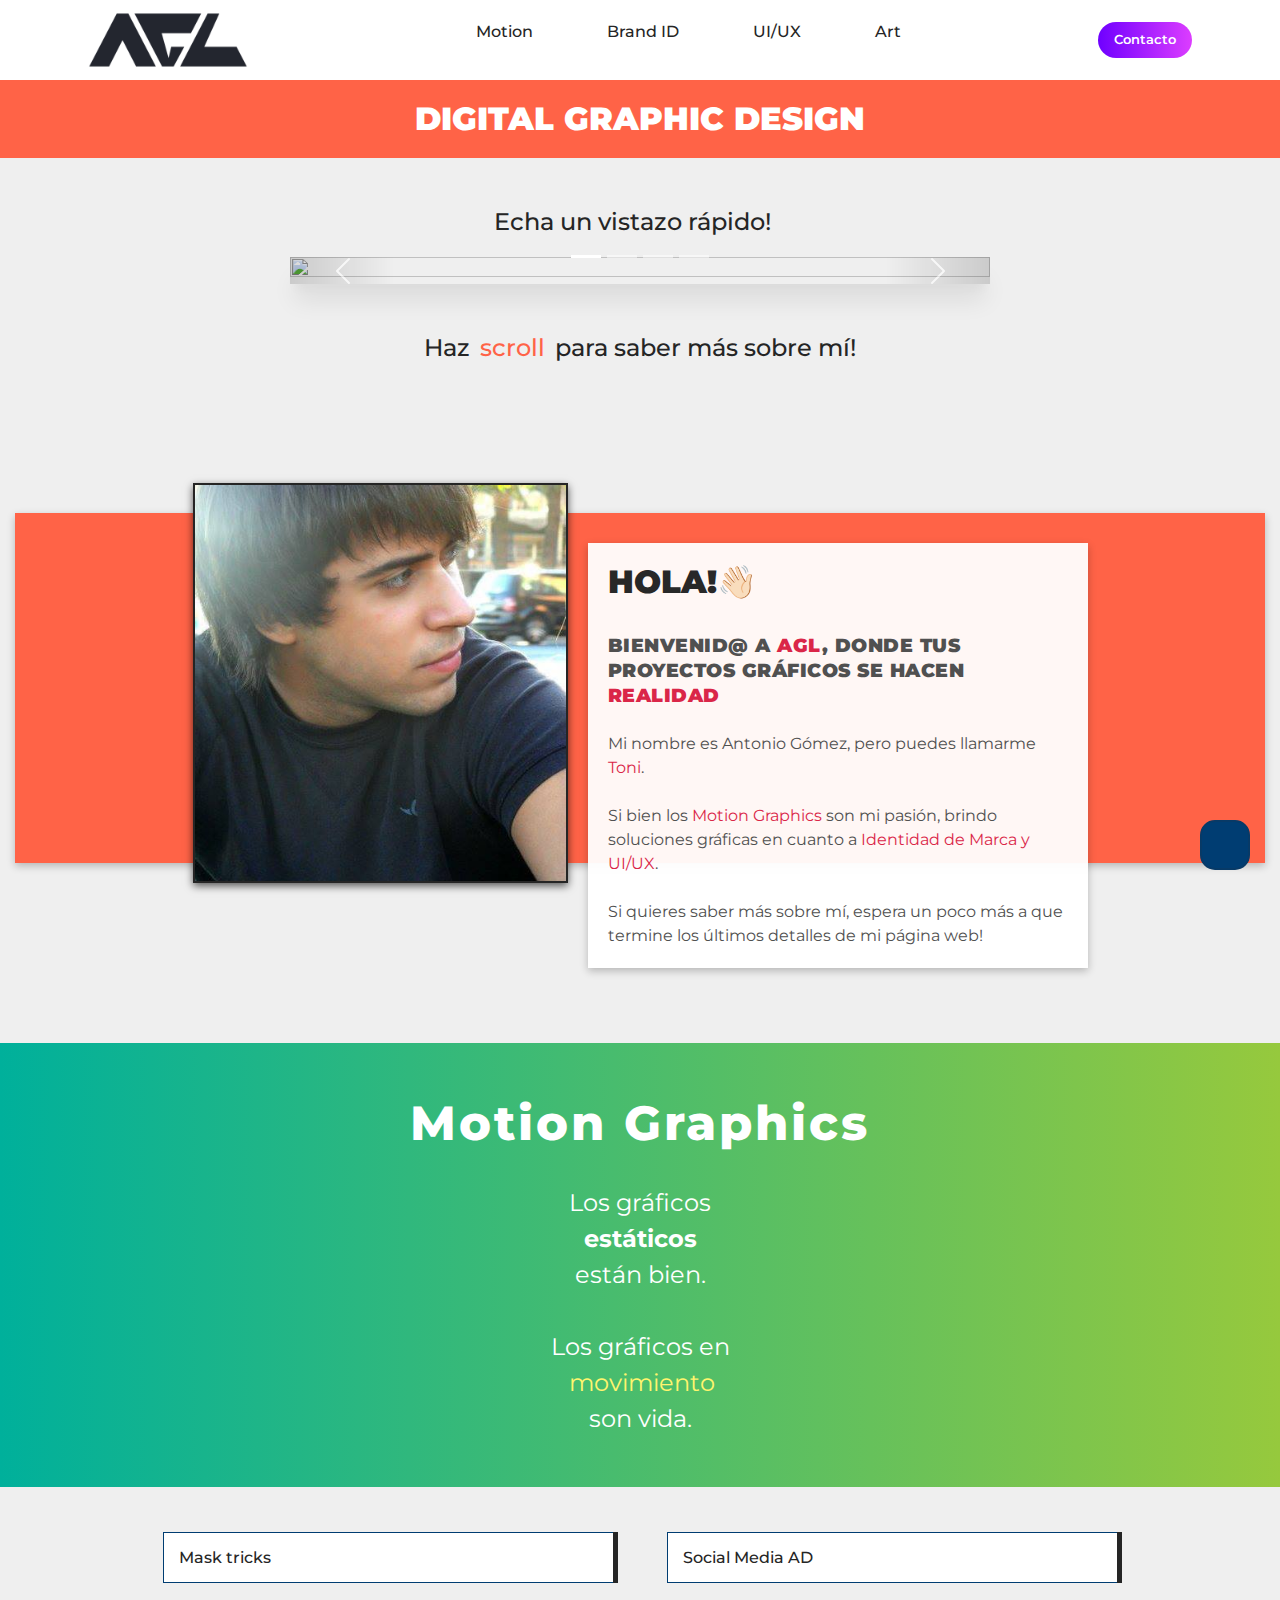
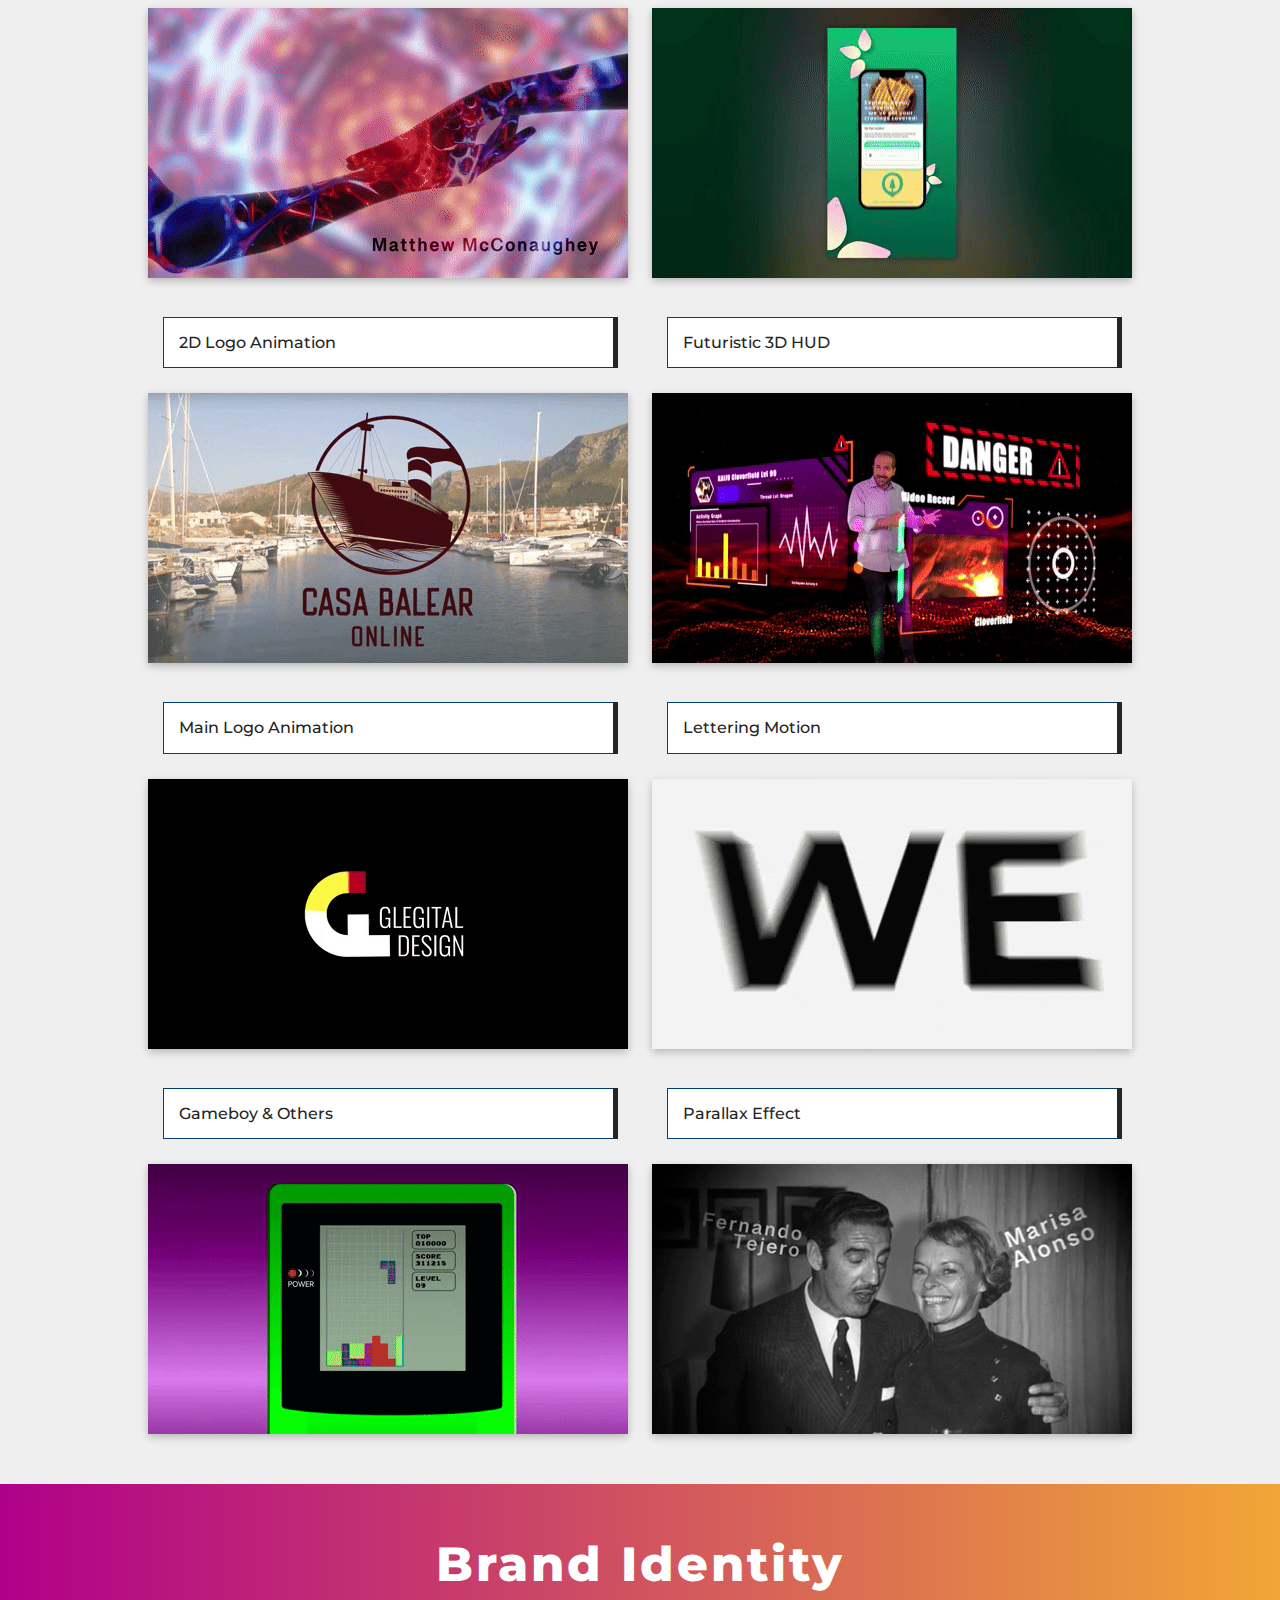
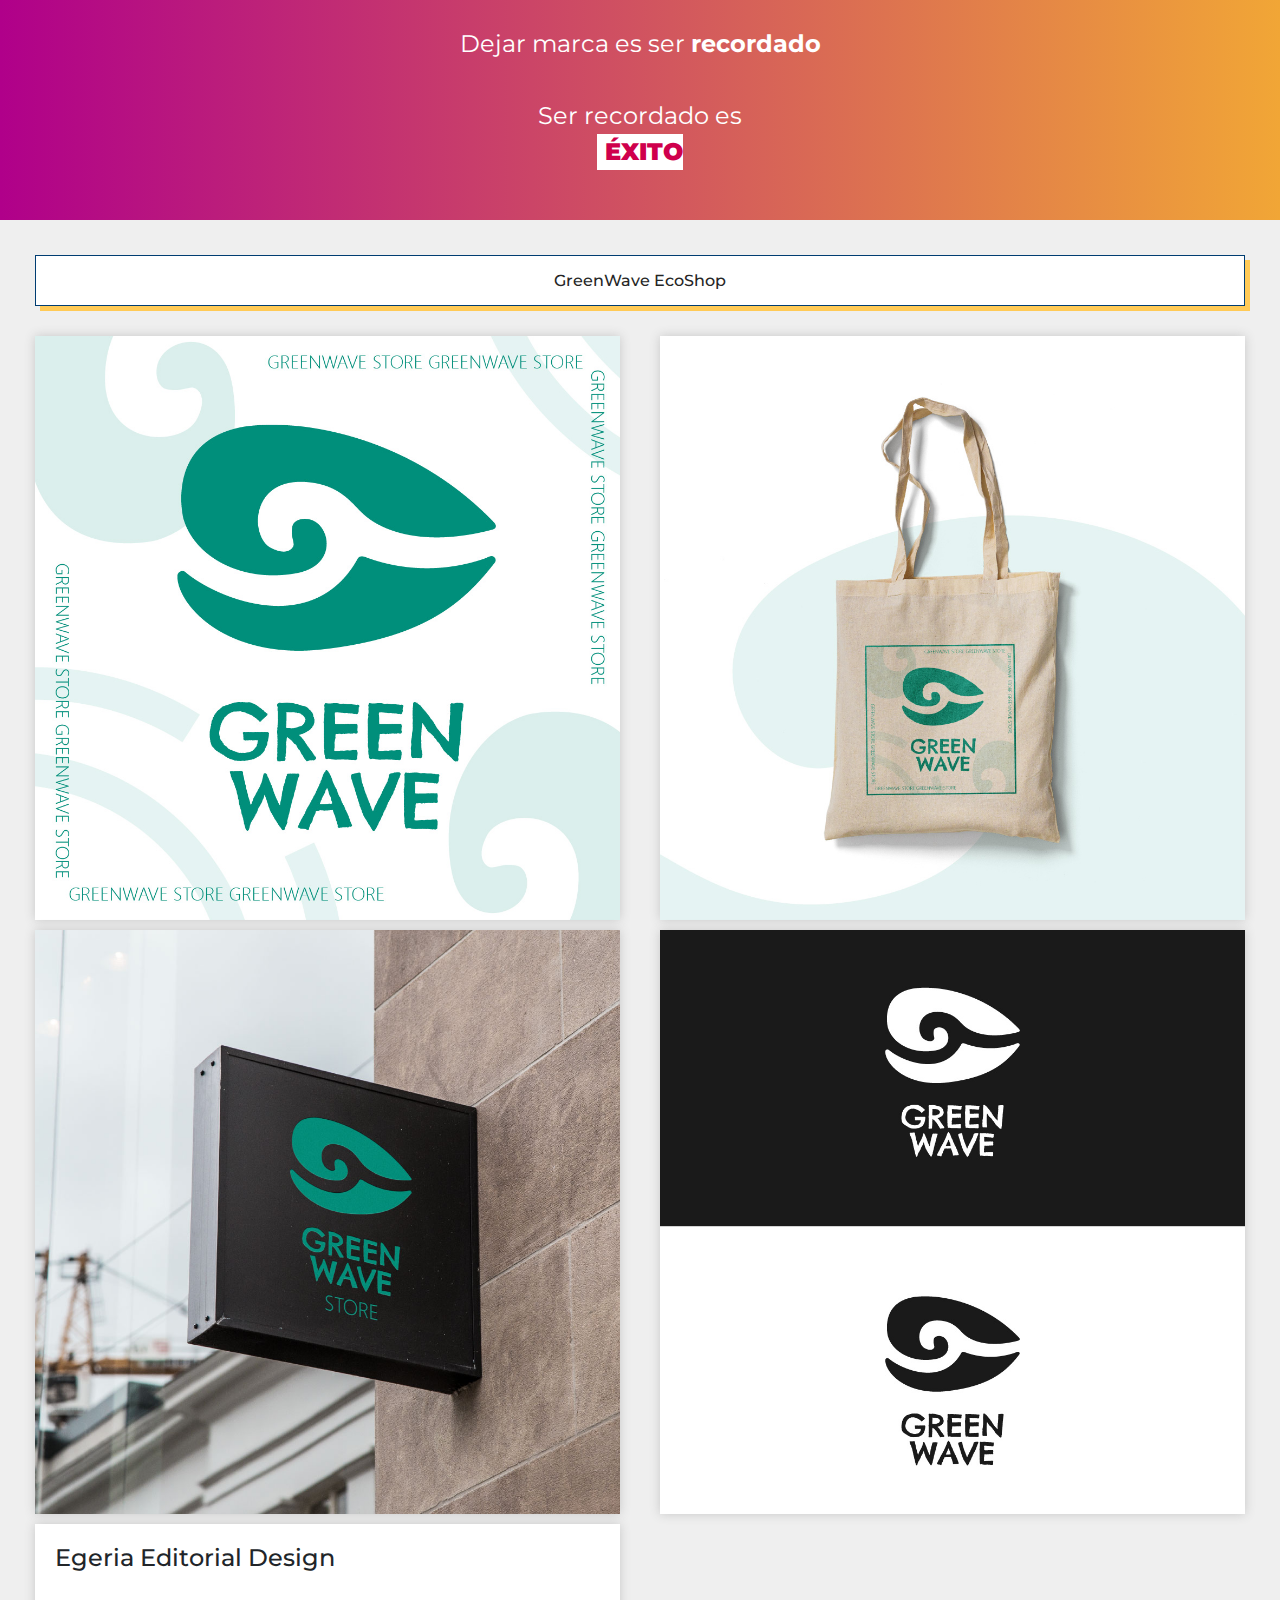
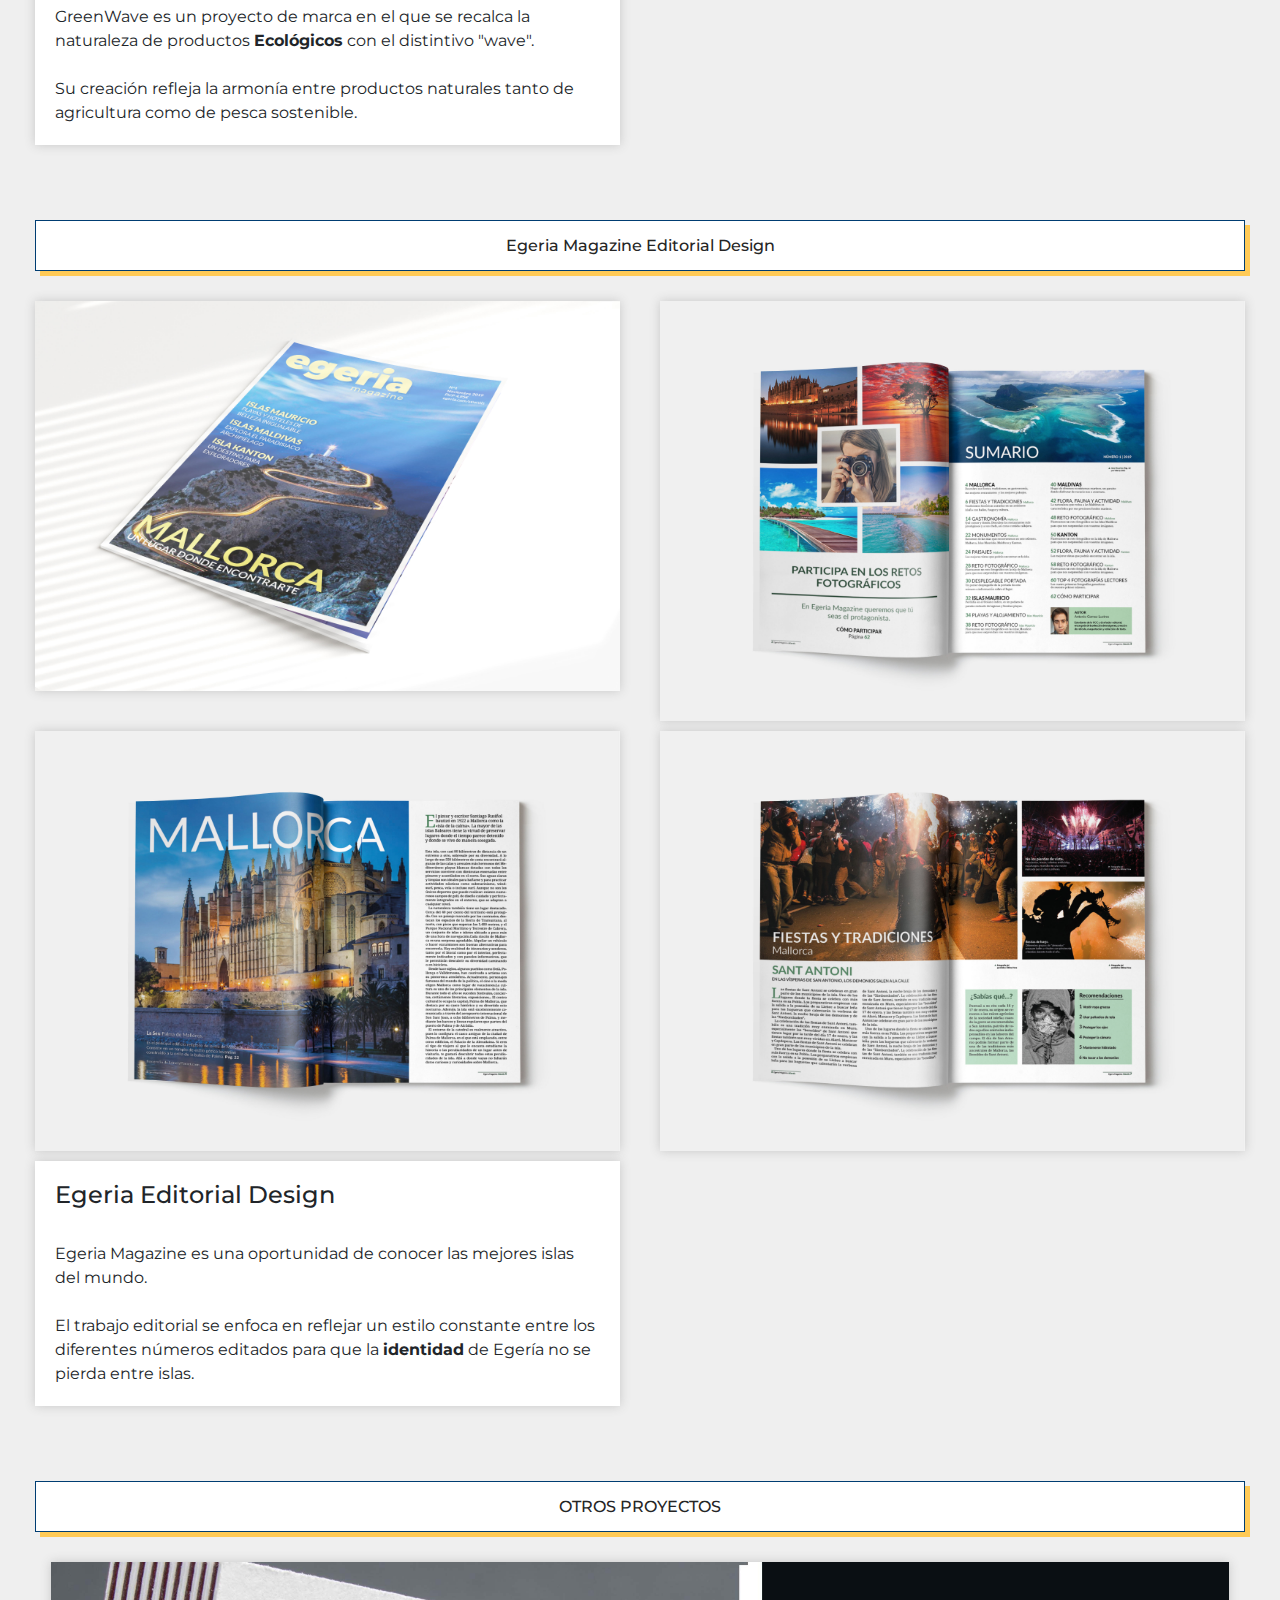
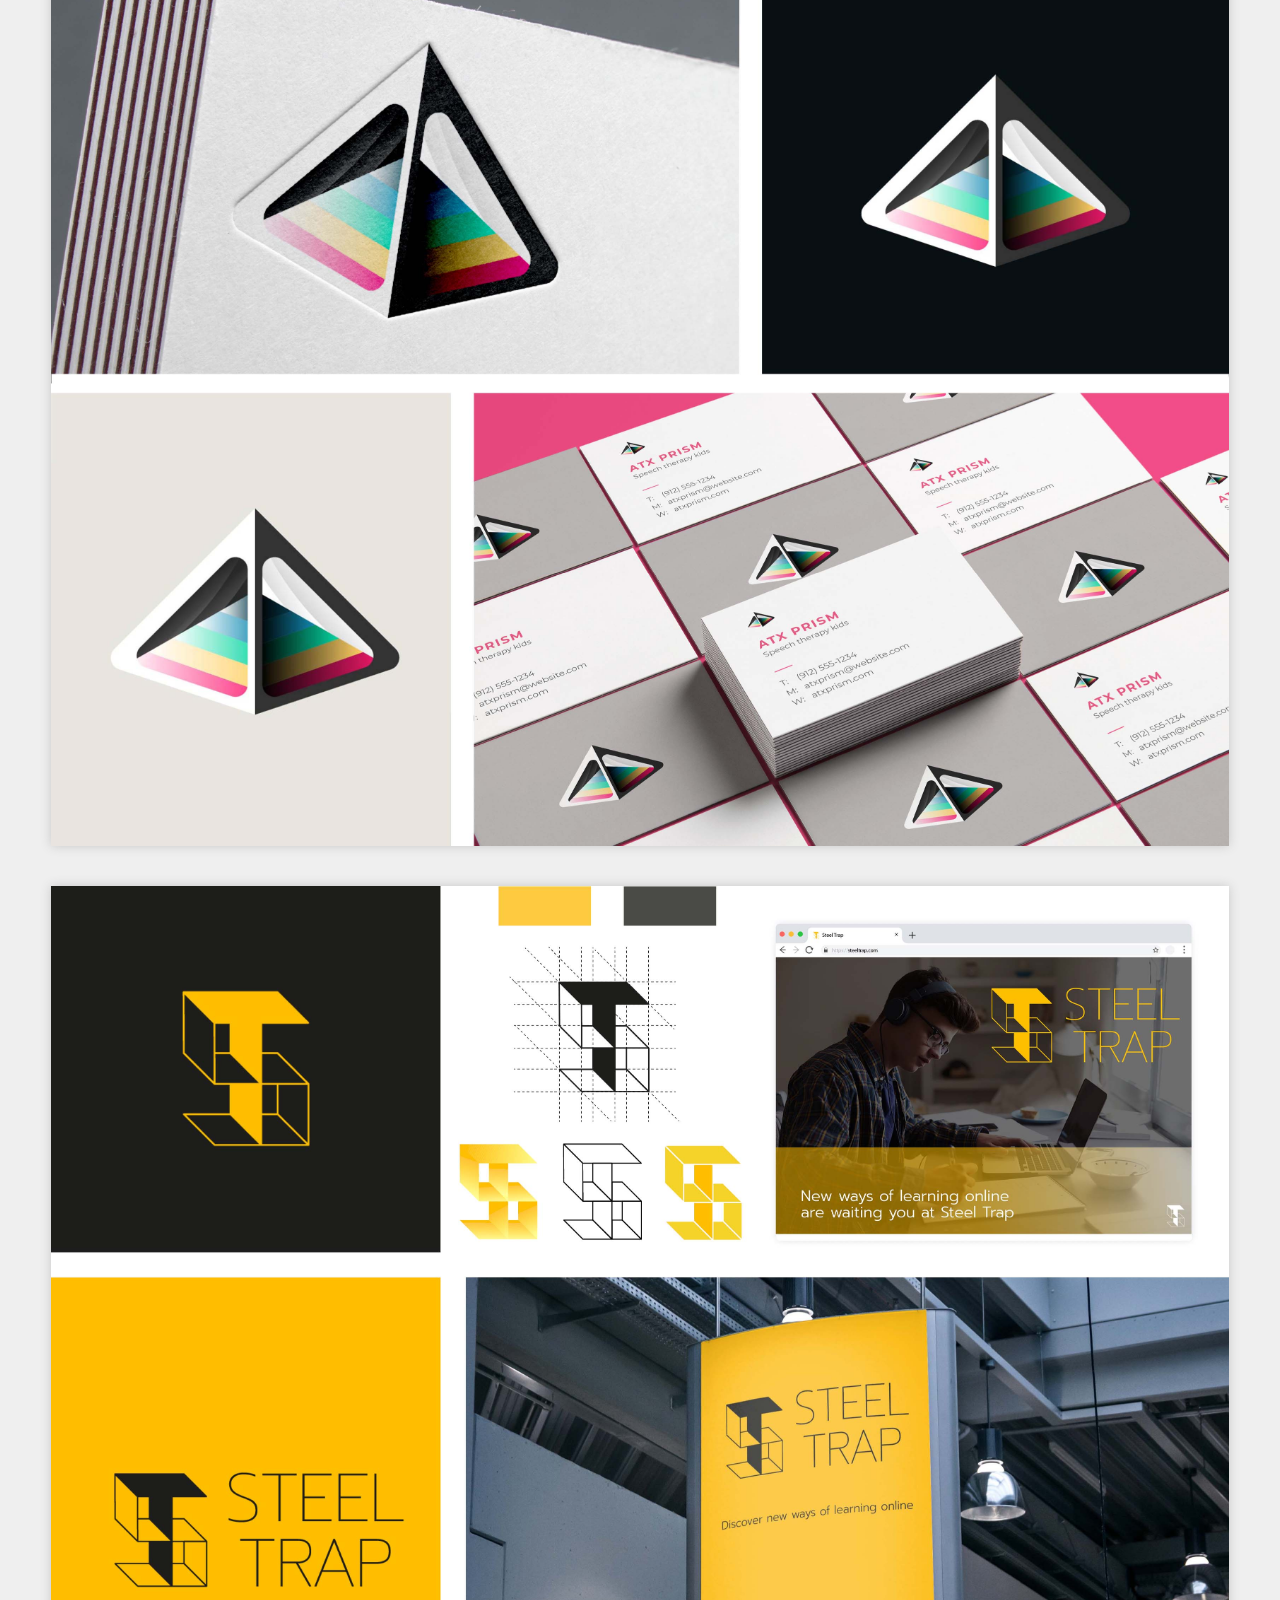
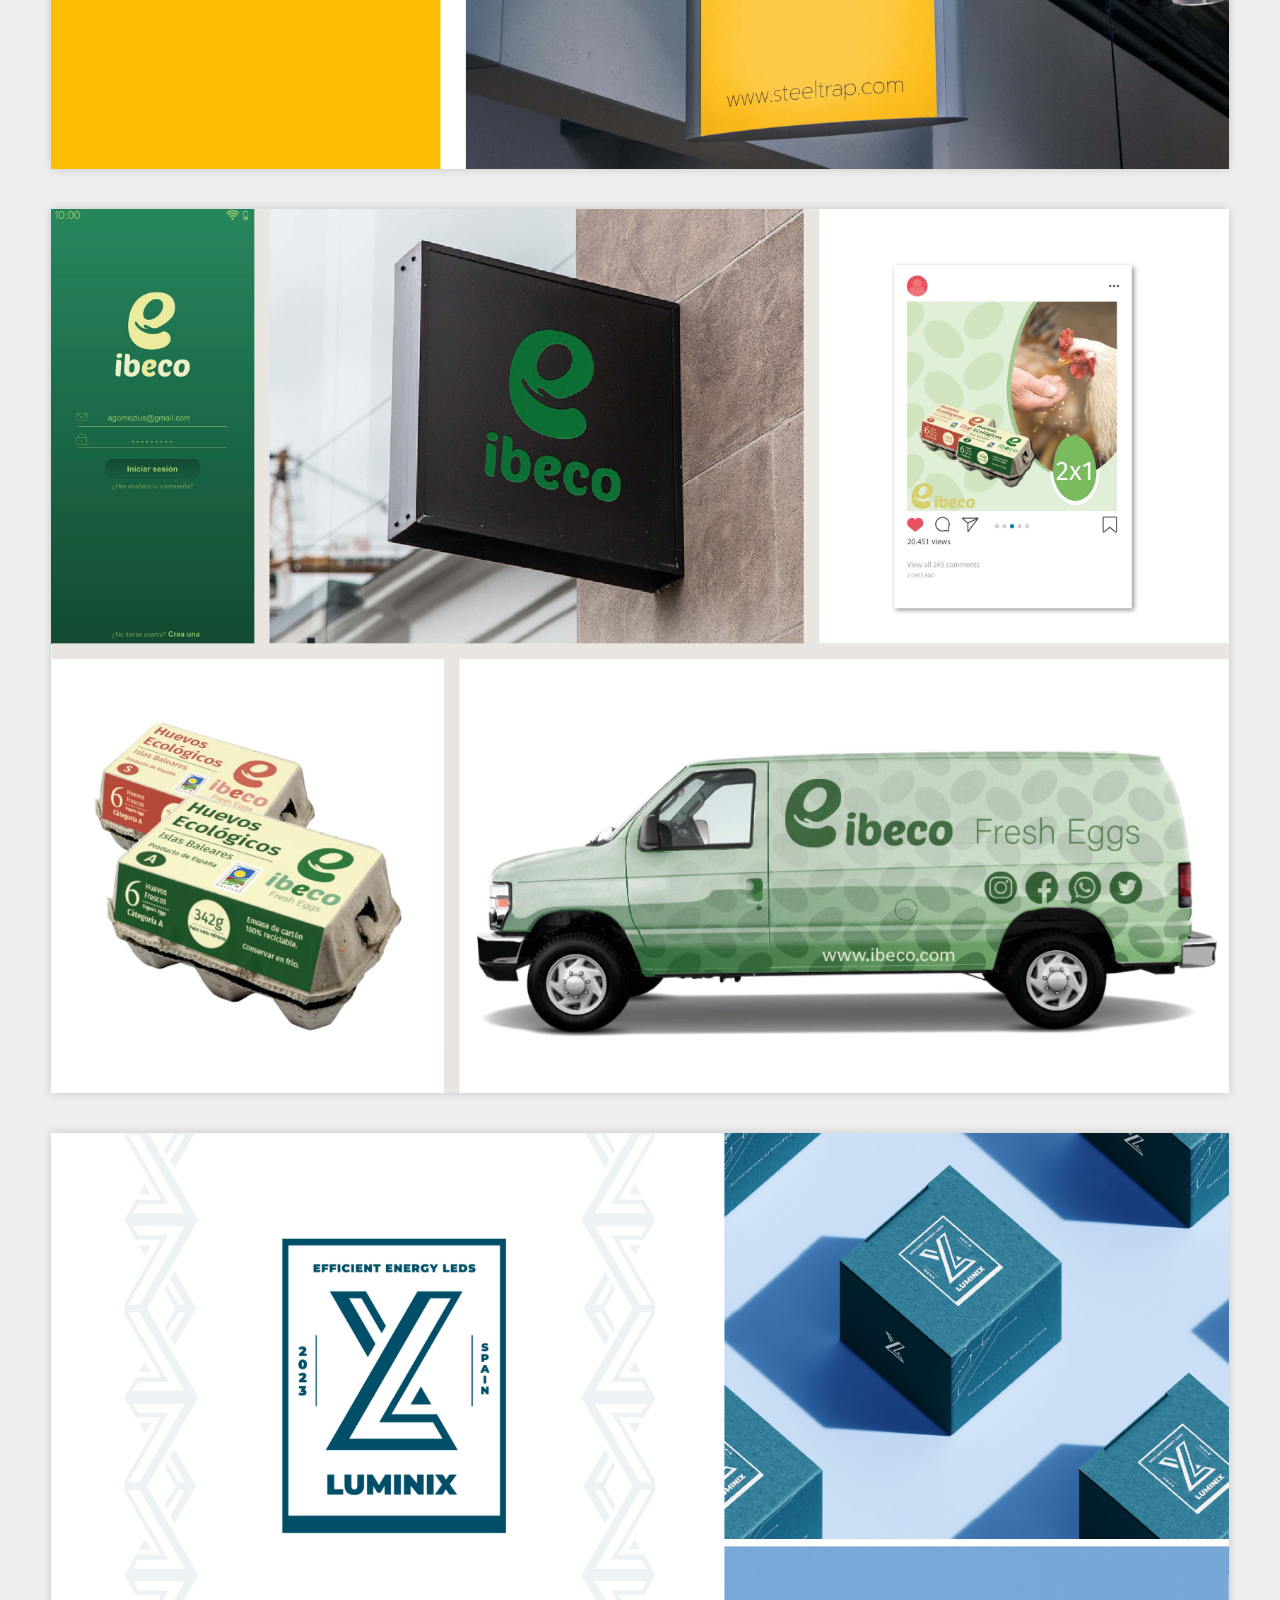
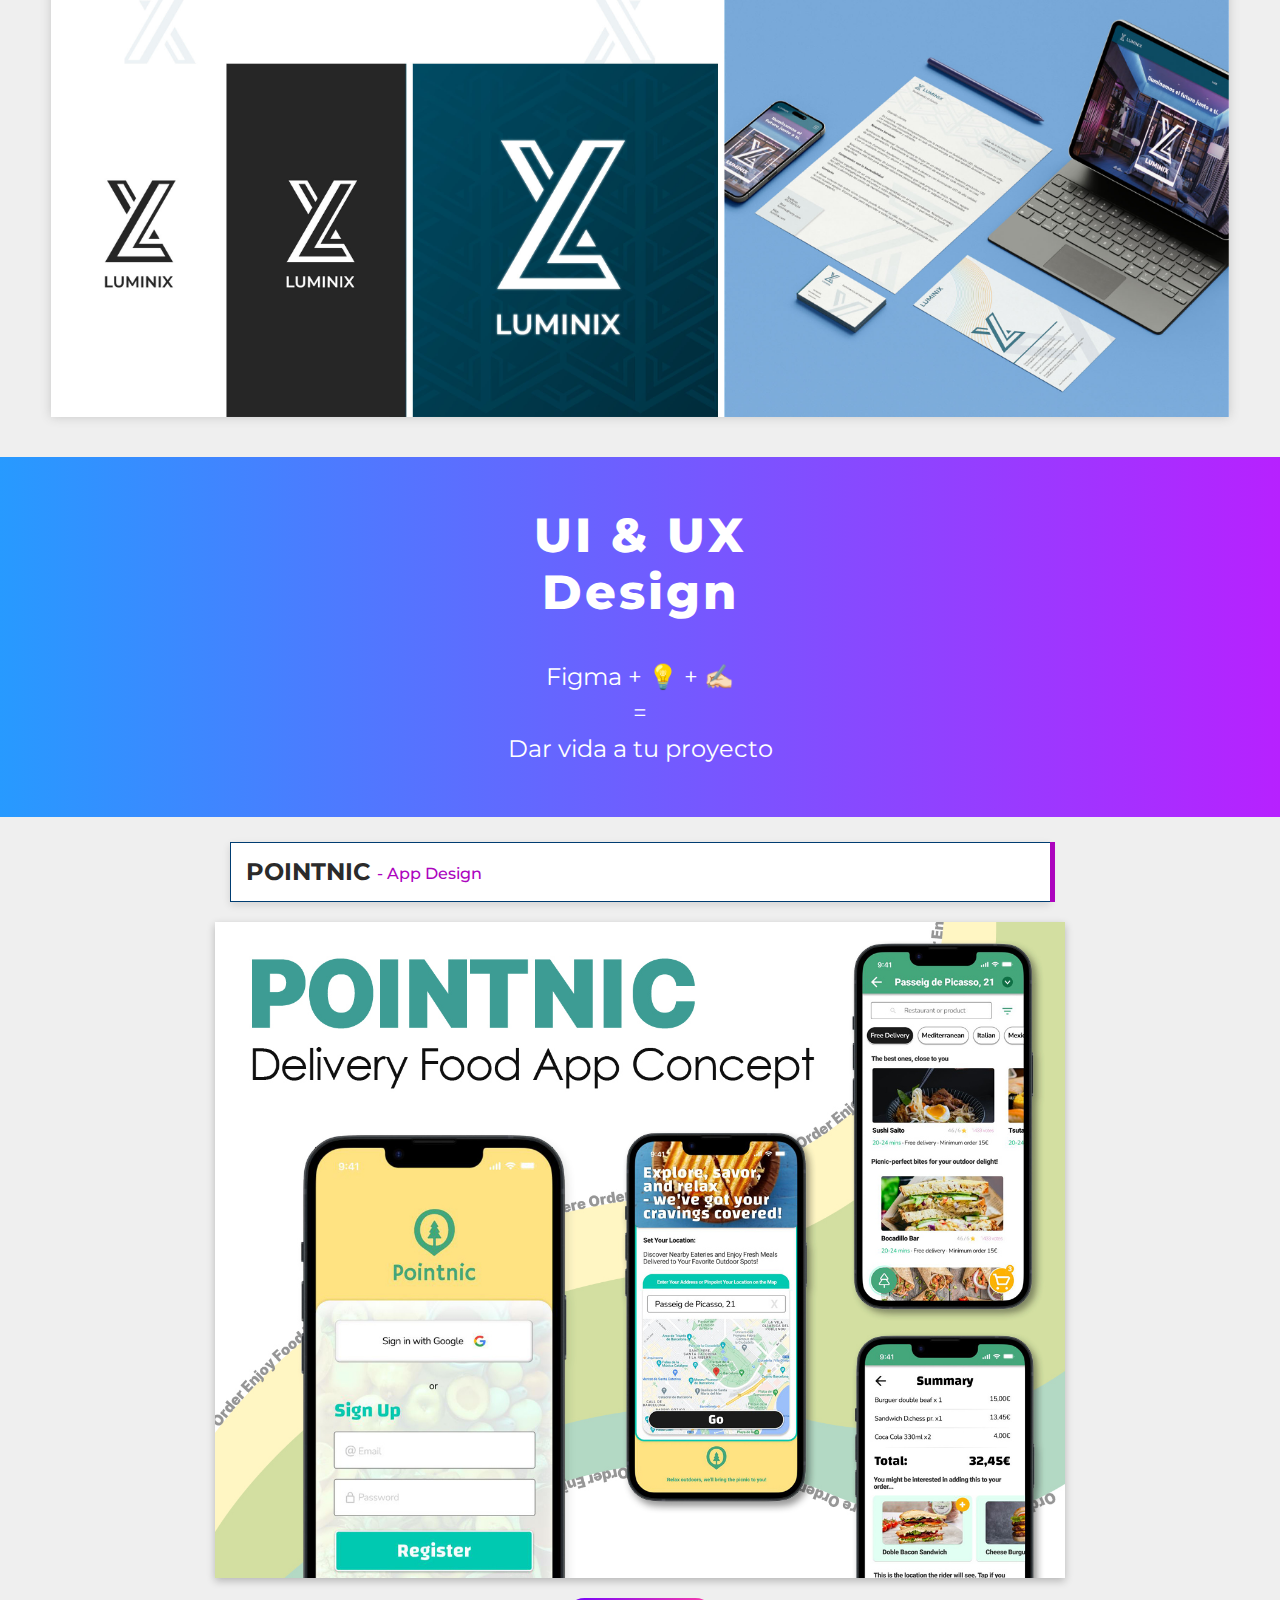
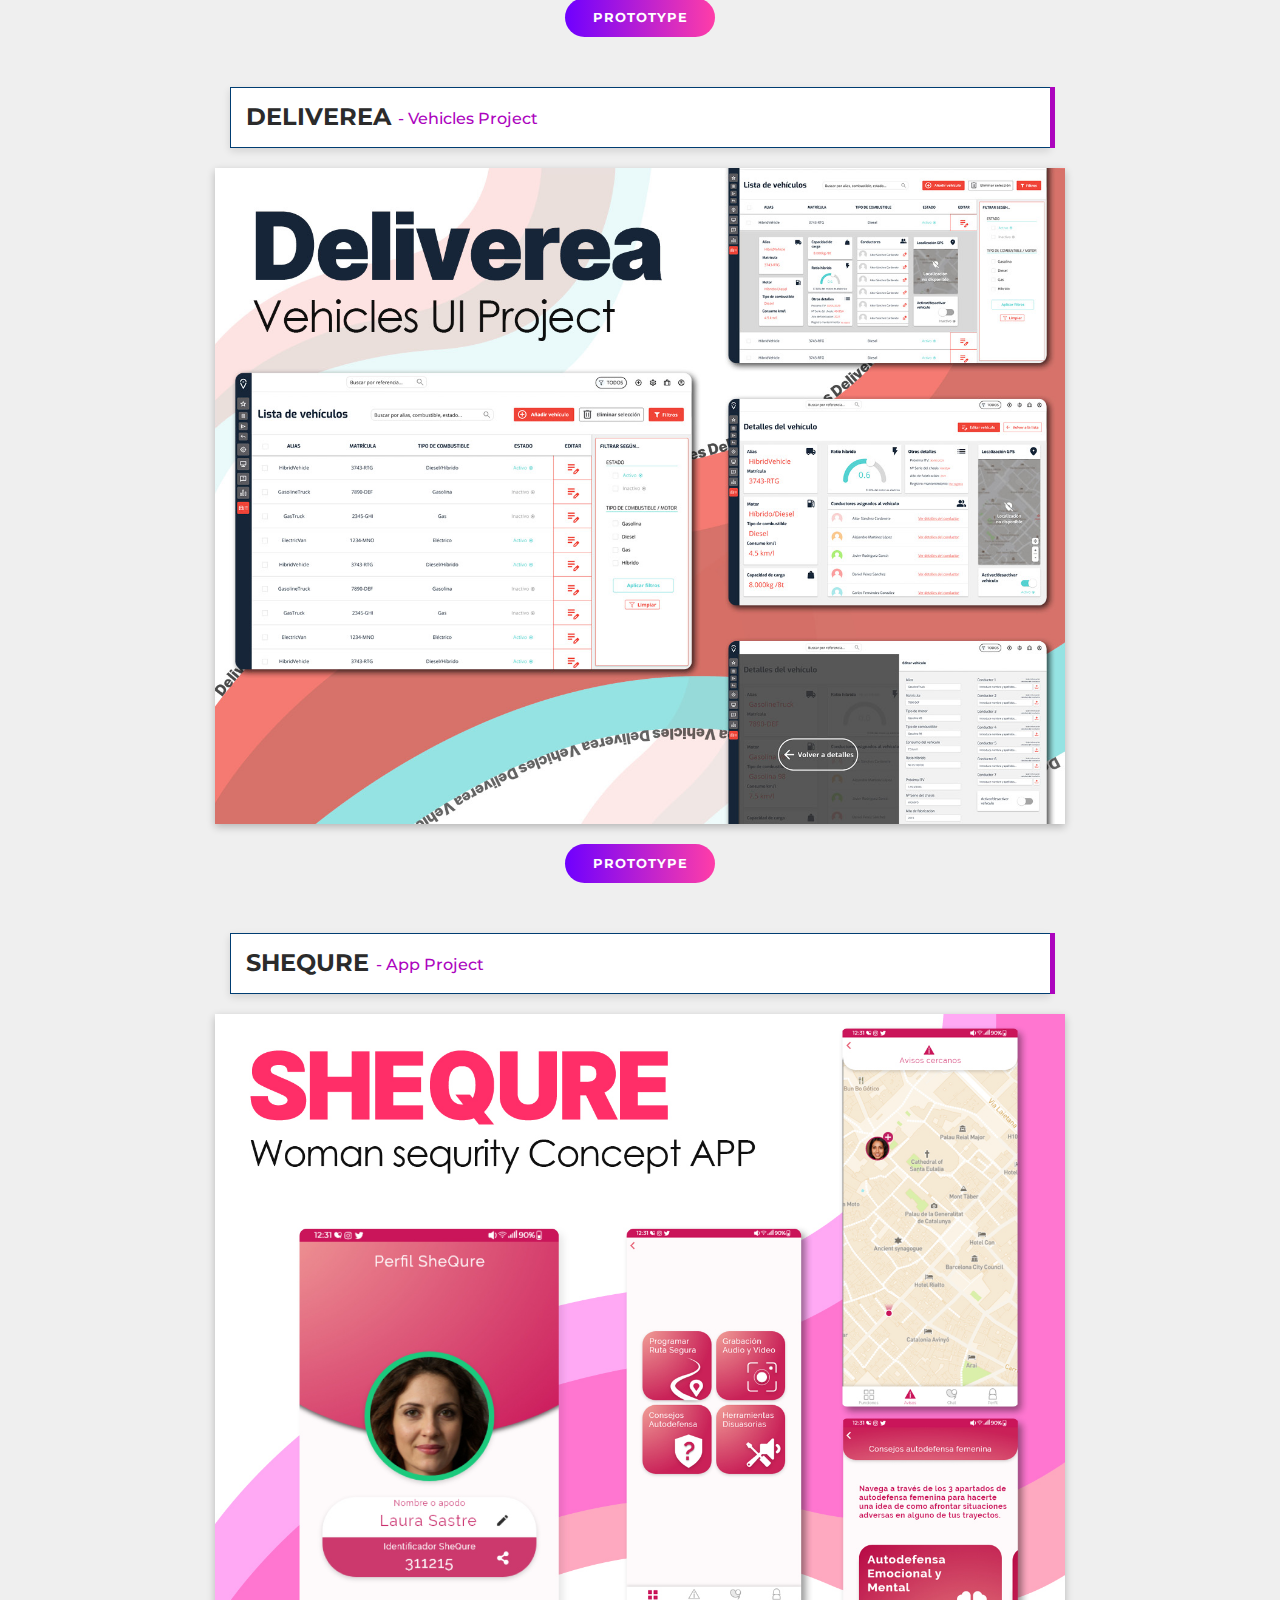
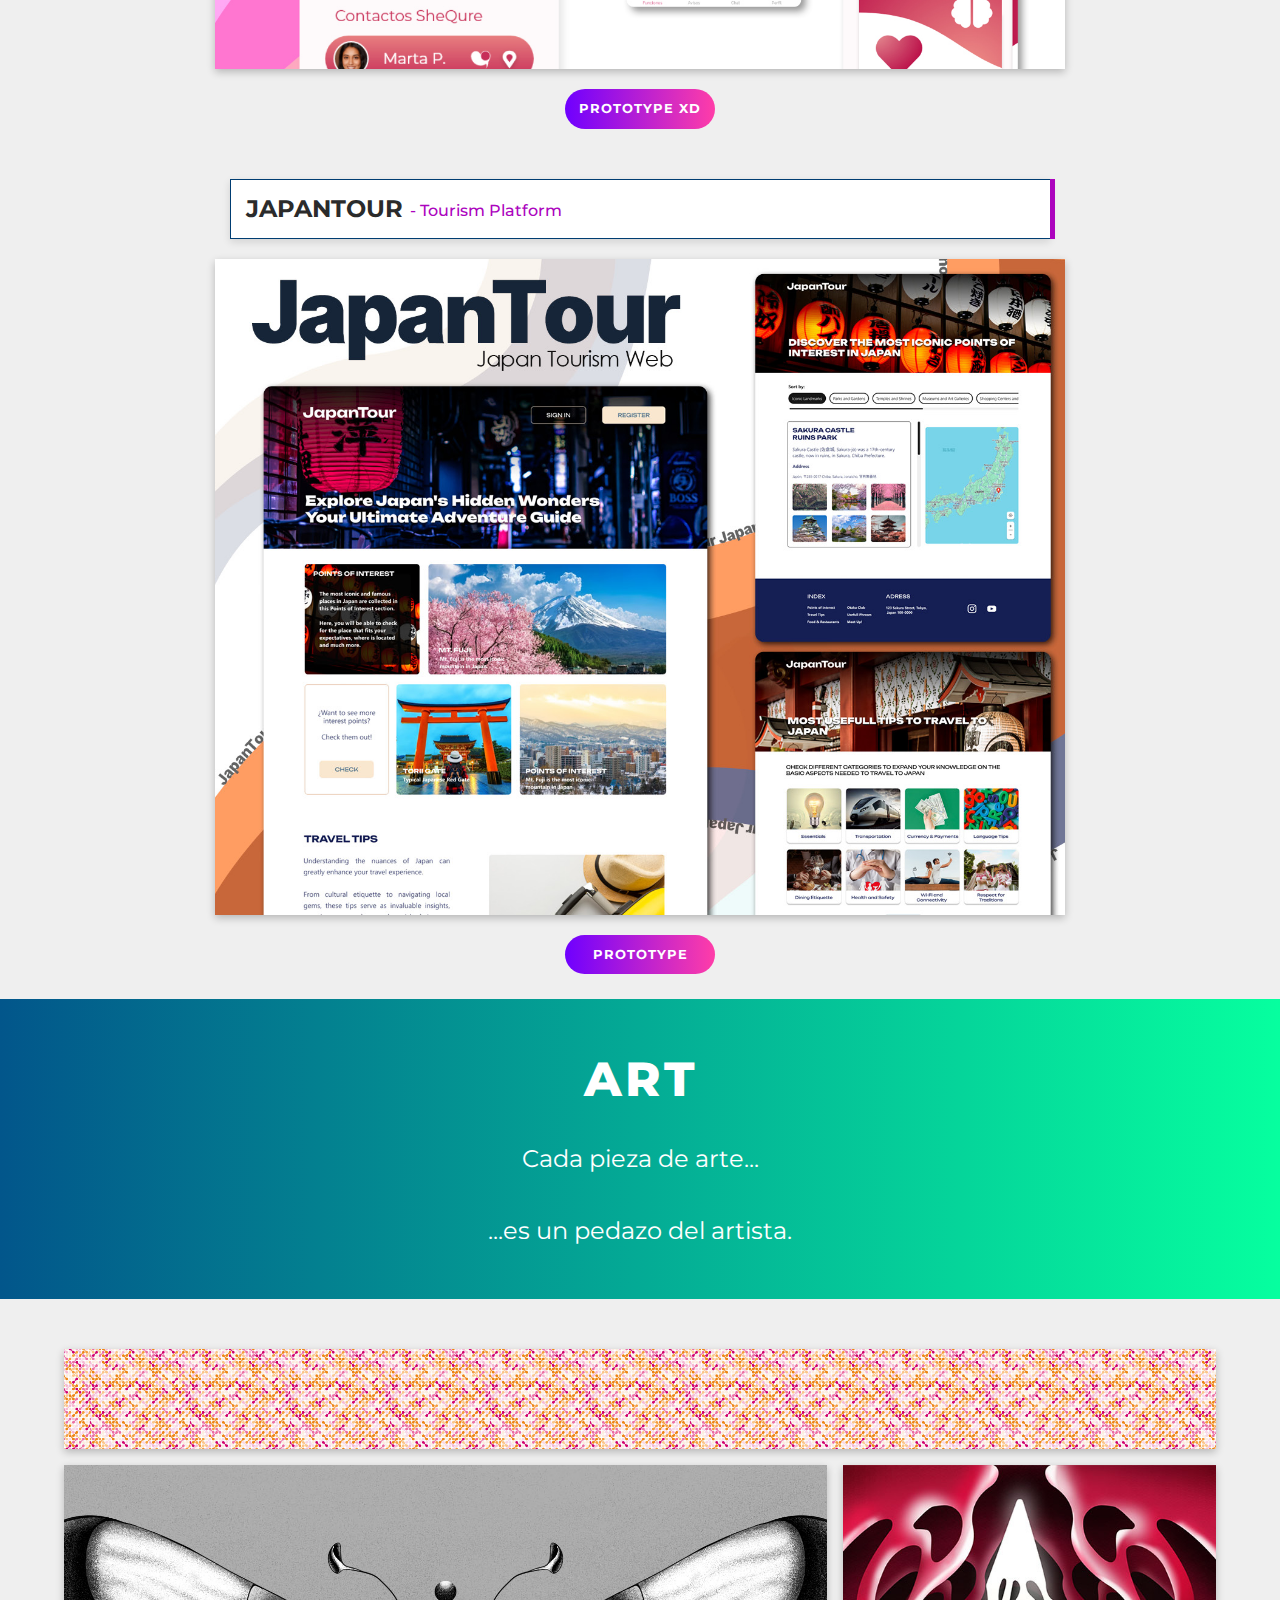
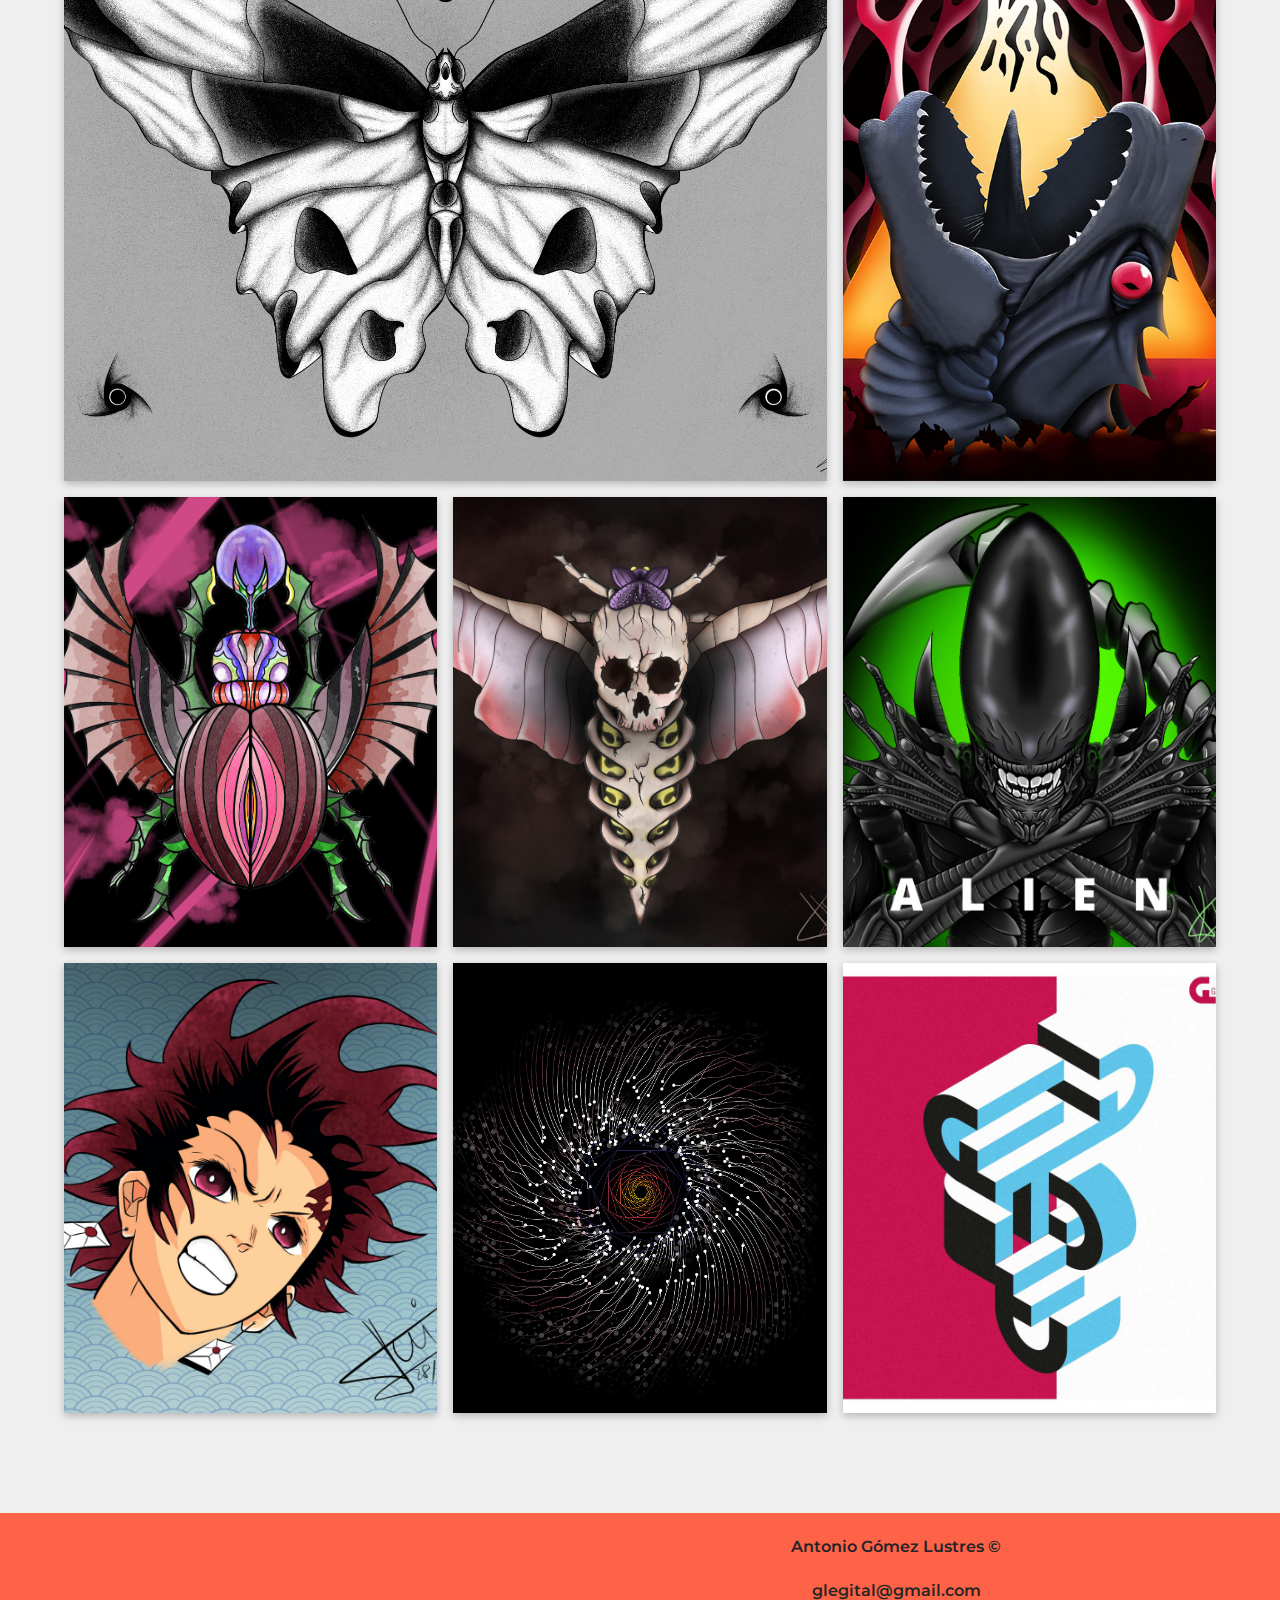
==== commit 6910ce24: "v0.91" ====
--- a/index.html
+++ b/index.html
@@ -1,6 +1,6 @@
 <!DOCTYPE html>
 
-<html lang="en">
+<html lang="es">
 
 <head>
     <meta charset="UTF-8">
@@ -8,10 +8,11 @@
     <link rel="stylesheet" href="https://cdnjs.cloudflare.com/ajax/libs/font-awesome/6.5.1/css/all.min.css"
         integrity="sha512-DTOQO9RWCH3ppGqcWaEA1BIZOC6xxalwEsw9c2QQeAIftl+Vegovlnee1c9QX4TctnWMn13TZye+giMm8e2LwA=="
         crossorigin="anonymous" referrerpolicy="no-referrer" />
-    <link rel="stylesheet" href="styles/style.css" />
+    <link href="https://cdn.jsdelivr.net/npm/bootstrap@5.3.3/dist/css/bootstrap.min.css" rel="stylesheet" integrity="sha384-QWTKZyjpPEjISv5WaRU9OFeRpok6YctnYmDr5pNlyT2bRjXh0JMhjY6hW+ALEwIH" crossorigin="anonymous">
+    <link rel="stylesheet" href="styles/style.css"/>
+    <link rel="stylesheet" href="styles/carrousel-style.css" />
     <link rel="shortcut icon" href="img/AGL FAVICON.png" type="image/x-icon">
     <title> AGL DESIGN </title>
-
 </head>
 
 <body>
@@ -52,44 +53,73 @@
     <h1>DIGITAL GRAPHIC DESIGN</h1>
 
 
-    <h2 id="fast-view">Echa un vistazo rápido! <i class="fa-solid fa-arrow-turn-up fa-flip-vertical"></i></h2>
-
-    <div class="slider-container">
-    <div class="slider">
-        <div class="slider__item">
-            <label class="slider__control">
-                <input type="radio" name="slider" checked />
-            </label>
-            <div class="slider__content">
-                <img src="img/SLIDER/motion-slider.gif">
-            </div>
-        </div>
-        <div class="slider__item">
-            <label class="slider__control">
-                <input type="radio" name="slider" />
-            </label>
-            <div class="slider__content">
-                <img src="img/SLIDER/brand-slider.gif" alt="" />
-            </div>
-        </div>
-        <div class="slider__item">
-            <label class="slider__control">
-                <input type="radio" name="slider" />
-            </label>
-            <div class="slider__content">
-                <img src="img/SLIDER/ux-slider.gif" alt="" />
-            </div>
-        </div>
-        <div class="slider__item">
-            <label class="slider__control">
-                <input type="radio" name="slider" />
-            </label>
-            <div class="slider__content">
-                <img src="img/SLIDER/art-slider.gif" alt="" />
-            </div>
-        </div>
-    </div>
-</div>    
+<h2 id="fast-view">Echa un vistazo rápido! <i class="fa-solid fa-arrow-turn-up fa-flip-vertical"></i></h2>
+
+<!--
+    Carrusel STARTS
+-->
+<div id="carouselExampleIndicators" class="carousel slide" data-bs-ride="carousel" data-bs-touch="true">
+    <div class="carousel-indicators">
+        <button type="button" data-bs-target="#carouselExampleIndicators" data-bs-slide-to="0" class="active"
+            aria-current="true" aria-label="Slide 1"></button>
+        <button type="button" data-bs-target="#carouselExampleIndicators" data-bs-slide-to="1"
+            aria-label="Slide 2"></button>
+        <button type="button" data-bs-target="#carouselExampleIndicators" data-bs-slide-to="2"
+            aria-label="Slide 3"></button>
+        <button type="button" data-bs-target="#carouselExampleIndicators" data-bs-slide-to="3"
+            aria-label="Slide 4"></button>
+    </div>
+    <div class="carousel-inner">
+        <div class="carousel-item active">
+            
+                <img src="img/SLIDER/motion-slider.gif" class="d-block w-100">
+                <a href="#motion">
+                <button class="btn btn-primary btn-carousel custom-btn1">Motion</button>
+            </a>
+        </div>
+        <div class="carousel-item">
+            
+                <img src="img/SLIDER/brand-slider.gif" class="d-block w-100">
+                <a href="#brand">
+                <button class="btn btn-primary btn-carousel custom-btn2">Brand</button>
+            </a>
+        </div>
+        <div class="carousel-item">
+            
+                <img src="img/SLIDER/ux-slider.gif" class="d-block w-100">
+            <a href="#ui-ux">
+                <button class="btn btn-primary btn-carousel custom-btn3">UI/UX</button>
+            </a>
+        </div>
+        <div class="carousel-item">
+
+                <img src="img/SLIDER/art-slider.gif" class="d-block w-100">
+                <a href="#art">
+                <button class="btn btn-primary btn-carousel custom-btn4">Art</button>
+            </a>
+        </div>
+    </div>
+    
+    <button class="carousel-control-prev" type="button" data-bs-target="#carouselExampleIndicators"
+        data-bs-slide="prev">
+        <span class="carousel-control-prev-icon" aria-hidden="true"></span>
+        <span class="visually-hidden">Previous</span>
+    </button>
+    <button class="carousel-control-next" type="button" data-bs-target="#carouselExampleIndicators"
+        data-bs-slide="next">
+        <span class="carousel-control-next-icon" aria-hidden="true"></span>
+        <span class="visually-hidden">Next</span>
+    </button>
+</div>
+
+
+<!--
+    Carrusel STARTS
+-->
+
+<script src="https://cdn.jsdelivr.net/npm/bootstrap@5.3.3/dist/js/bootstrap.bundle.min.js"
+    integrity="sha384-YvpcrYf0tY3lHB60NNkmXc5s9fDVZLESaAA55NDzOxhy9GkcIdslK1eN7N6jIeHz" crossorigin="anonymous">
+</script>
 
 <h2 id="do-scroll">Haz <span class="scroll-effect">scroll</span> para saber más sobre mí!</h2>
 
@@ -475,6 +505,8 @@
     </a>
 
     <!-- ##################### Boton flotante END ##################### -->
+    <script type="text/javascript" src="jquery/jquery-3.7.1.min.js"></script>
+    <script type="text/javascript" src="bootstrap/js/bootstrap.min.js"></script>
     <script>
 
         document.addEventListener("DOMContentLoaded", function () {
--- a/styles/style.css
+++ b/styles/style.css
@@ -24,6 +24,10 @@
 
 a {
     text-decoration: none;
+}
+
+p{
+    margin-bottom: 0;
 }
 
 /* HEADER */
@@ -136,7 +140,7 @@
 }
 
 .dropdown_menu li {
-    padding: 0.5rem;
+    padding: 0.3rem;
     display: flex;
     align-items: center;
     justify-content: center;
@@ -300,139 +304,6 @@
 }
 /* SLIDER TEST CSS */
 
-.slider {
-    --slider-width: 700px;
-    --slider-height: calc(var(--slider-width) * 9 / 16); /* Calculamos la altura en base al ancho para mantener la proporción 16:9 */
-    --slider-bullets-spacing-y: 16px;
-    --slider-bullets-height: 12px;
-    --slider-shadow: 0px 10px 26px 3px rgb(0 0 0 / 10%);
-    --slider-border-width: 8px;
-    margin: 0 auto;
-    position: relative;
-    display: flex;
-    gap: 8px;
-    align-items: flex-end;
-    justify-content: center;
-    width: var(--slider-width);
-    height: calc(var(--slider-bullets-spacing-y) + var(--slider-bullets-height) + var(--slider-height) + (var(--slider-border-width) * 2));
-}
-
-.slider__content {
-    position: absolute;
-    bottom: calc(var(--slider-bullets-spacing-y) + var(--slider-bullets-height));
-    left: 50%;
-    z-index: 5;
-    width: var(--slider-width);
-    height: var(--slider-height);
-    overflow: hidden;
-    border: var(--slider-border-width) solid #2f2f2f;
-    border-radius: 16px;
-    translate: -50% 0;
-
-    > img {
-        position: absolute;
-        inset: 0;
-        width: 100%;
-        height: 100%;
-        transition: translate 0.5s ease-in-out;
-        object-fit:cover;
-    }
-}
-
-.slider__control {
-    &::after {
-        position: absolute;
-        bottom: calc(50% + (var(--slider-bullets-spacing-y) + var(--slider-bullets-height)) / 2);
-        z-index: 10;
-        width: 32px;
-        height: 64px;
-        cursor: pointer;
-        content: "";
-        background: url('data:image/svg+xml,%3Csvg xmlns="http%3A%2F%2Fwww.w3.org%2F2000%2Fsvg" width="24" height="24" viewBox="0 0 24 24"%3E%3Cpath fill="none" stroke="currentColor" stroke-linecap="round" stroke-linejoin="round" stroke-width="2" d="m15 6l-6 6l6 6"%2F%3E%3C%2Fsvg%3E') white;
-        background-repeat: no-repeat;
-        background-position: center;
-        background-size: 24px 24px;
-        transition: width 0.2s cubic-bezier(0.11, 1.03, 0.82, 1.33);
-        translate: 0 50%;
-        box-shadow: 0px 0px 5px #e2e2e2;
-    }
-
-    &:hover::after {
-        width: 48px;
-    }
-
-    > input {
-        display: block;
-        height: var(--slider-bullets-height);
-        aspect-ratio: 1/1;
-        margin: 0;
-        appearance: none;
-        cursor: pointer;
-        background-color: #8d8d8d;
-        border-radius: 20px;
-        box-shadow: var(--slider-shadow);
-        opacity: 0.5;
-        transition: all 0.2s cubic-bezier(0.11, 1.03, 0.82, 1.33);
-        scale: 0.75;
-
-        &:hover {
-            scale: 1;
-        }
-
-        &:checked {
-            opacity: 1;
-            scale: 1;
-        }
-    }
-}
-
-.slider__item {
-
-    /* All slides except current */
-    &:not(:has(input:checked)) {
-        .slider__content>img {
-            translate: -100% 0;
-        }
-
-        .slider__control::after {
-            right: 100%;
-        }
-    }
-
-    /* Current slide */
-    &:has(input:checked) {
-        z-index: 1;
-
-        .slider__content > img {
-            translate: 0 0;
-        }
-
-        .slider__control::after {
-            display: none;
-        }
-    }
-
-    /* Slides after current slide */
-    &:has(input:checked)~& {
-        z-index: 5;
-
-        .slider__content>img {
-            translate: 100% 0;
-        }
-
-        & .slider__control::after {
-            right: auto;
-            left: 100%;
-            rotate: 180deg;
-        }
-    }
-
-    /* Direct next slide */
-    &:has(input:checked)+& {
-        z-index: 7;
-        display: block;
-    }
-}
 
 /* Welcome to AGL Design*/
 
@@ -442,7 +313,7 @@
 
 #first-about {
     margin: 0 auto;
-    margin-top: 180px;
+    margin-top: 100px;
     margin-bottom: 180px;
     height: 350px;
     display: flex;
@@ -483,7 +354,7 @@
 
 @keyframes reveal-opacity {
     from {
-        opacity: 0;
+        opacity: 1;
     }
 
     to {
@@ -494,13 +365,12 @@
 @keyframes reveal-scale-opacity {
     0% {
         scale: 0.9;
-        opacity: 0;
     }
 
 
     100% {
         scale: 1;
-        opacity: 1;
+
     }
 }
 
@@ -682,12 +552,12 @@
 
 @keyframes reveal {
     from {
-        opacity: 0;
+
         translate: 0 50px;
     }
 
     to {
-        opacity: 1;
+
         translate: 0 0;
     }
 }
@@ -737,6 +607,7 @@
     padding: 15px;
     margin: 15px;
     color: #252525;
+    font-size: 1rem;
     font-weight: 500;
     border: 1px solid #003D72;
     border-right: none;
@@ -747,7 +618,6 @@
 
 .motion-item:hover h3 {
     color: #ffffff;
-    font-size: 700;
     background-color: #42d3b1;
 }
 
@@ -911,6 +781,7 @@
     text-align: center;
     padding: 15px;
     color: #252525;
+    font-size: 1rem;
     font-weight: 500;
     border: 1px solid #003D72;
     box-shadow: 5px 5px 0px #ffca56;
@@ -1373,7 +1244,6 @@
         color: #fff;
     }
     
-
 }
 
 /*Boton back*/
--- a/styles/carrousel-style.css
+++ b/styles/carrousel-style.css
@@ -0,0 +1,131 @@
+#carouselExampleIndicators.carousel{
+    box-shadow: rgba(0, 0, 0, 0.1) 0px 20px 25px -5px, rgba(0, 0, 0, 0.04) 0px 10px 10px -5px;
+}
+
+.carousel{
+    margin:0 auto;
+    max-width: 700px;
+}
+
+.carousel-inner {
+    height: 100%;
+}
+
+.carousel-item {
+    width: 100%;
+    height: 100%;
+}
+
+.carousel-item img {
+    object-fit: cover;
+    width: 100%;
+    height: 100%;
+}
+
+.btn-carousel {
+    position: absolute; /* Establecer posición absoluta para el botón */
+    bottom: 50px; /* Distancia desde la parte inferior */
+    left: 50%; /* Centrar horizontalmente */
+    transform: translateX(-50%); /* Centrar horizontalmente */
+}
+
+.custom-btn1 {
+    position: absolute;
+    bottom: 50px;
+    left: 50%;
+    transform: translateX(-50%);
+    padding: 10px 20px; /* Ajustar el relleno según sea necesario */
+    border: none; /* Eliminar el borde */
+    border-radius: 5px; /* Agregar bordes redondeados */
+    backdrop-filter: blur(5px);
+    background-color: rgba(150, 201, 61, .5);
+    color: #fff;
+    font-size: 1.2rem; /* Cambiar el tamaño del texto */
+    font-weight: 900;
+    cursor: pointer; /* Cambiar el cursor al pasar el ratón */
+}
+
+.custom-btn2 {
+    position: absolute;
+    bottom: 50px;
+    left: 50%;
+    transform: translateX(-50%);
+    padding: 10px 20px; /* Ajustar el relleno según sea necesario */
+    border: none; /* Eliminar el borde */
+    border-radius: 5px; /* Agregar bordes redondeados */
+    backdrop-filter: blur(5px);
+    background-color: rgba(241, 166, 54, .5);
+    color: #fff;
+    font-size: 1.2rem; /* Cambiar el tamaño del texto */
+    font-weight: 900;
+    cursor: pointer; /* Cambiar el cursor al pasar el ratón */
+
+}
+
+.custom-btn3 {
+    position: absolute;
+    bottom: 50px;
+    left: 50%;
+    transform: translateX(-50%);
+    padding: 10px 20px; /* Ajustar el relleno según sea necesario */
+    border: none; /* Eliminar el borde */
+    border-radius: 5px; /* Agregar bordes redondeados */
+    backdrop-filter: blur(5px);
+    background-color: rgba(183, 33, 255, .5);
+    color: #fff;
+    font-size: 1.2rem; /* Cambiar el tamaño del texto */
+    font-weight: 900;
+    cursor: pointer; /* Cambiar el cursor al pasar el ratón */
+
+}
+
+.custom-btn4 {
+    position: absolute;
+    bottom: 50px;
+    left: 50%;
+    transform: translateX(-50%);
+    padding: 10px 20px; /* Ajustar el relleno según sea necesario */
+    border: none; /* Eliminar el borde */
+    border-radius: 5px; /* Agregar bordes redondeados */
+    backdrop-filter: blur(5px);
+    background-color: rgba(0, 255, 221, 0.5);
+    color: #fff;
+    font-size: 1.2rem; /* Cambiar el tamaño del texto */
+    font-weight: 900;
+    cursor: pointer; /* Cambiar el cursor al pasar el ratón */
+}
+
+.custom-btn1:hover{
+    background-color: rgba(150, 201, 61, 1);
+}
+
+.custom-btn2:hover{
+    background-color: rgba(241, 166, 54, 1);
+}
+
+.custom-btn3:hover{
+    background-color: rgba(183, 33, 255, 1);
+}
+
+.custom-btn4:hover{
+    background-color: rgb(1, 201, 175, 1);
+}
+
+.carousel-control-prev {
+    background-image: linear-gradient(to right, rgba(0, 0, 0, .3), rgba(0, 0, 0,0));
+}
+
+
+.carousel-control-next {
+    background-image: linear-gradient(to left, rgba(0, 0, 0, .3), rgba(0, 0, 0,0));
+    transition: all 300ms;
+}
+
+.carousel-control-prev:hover {
+    background-image: linear-gradient(to right, rgba(0, 0, 0, .4), rgba(0, 0, 0,0));
+}
+
+
+.carousel-control-next:hover {
+    background-image: linear-gradient(to left, rgba(0, 0, 0, .4), rgba(0, 0, 0,0));
+}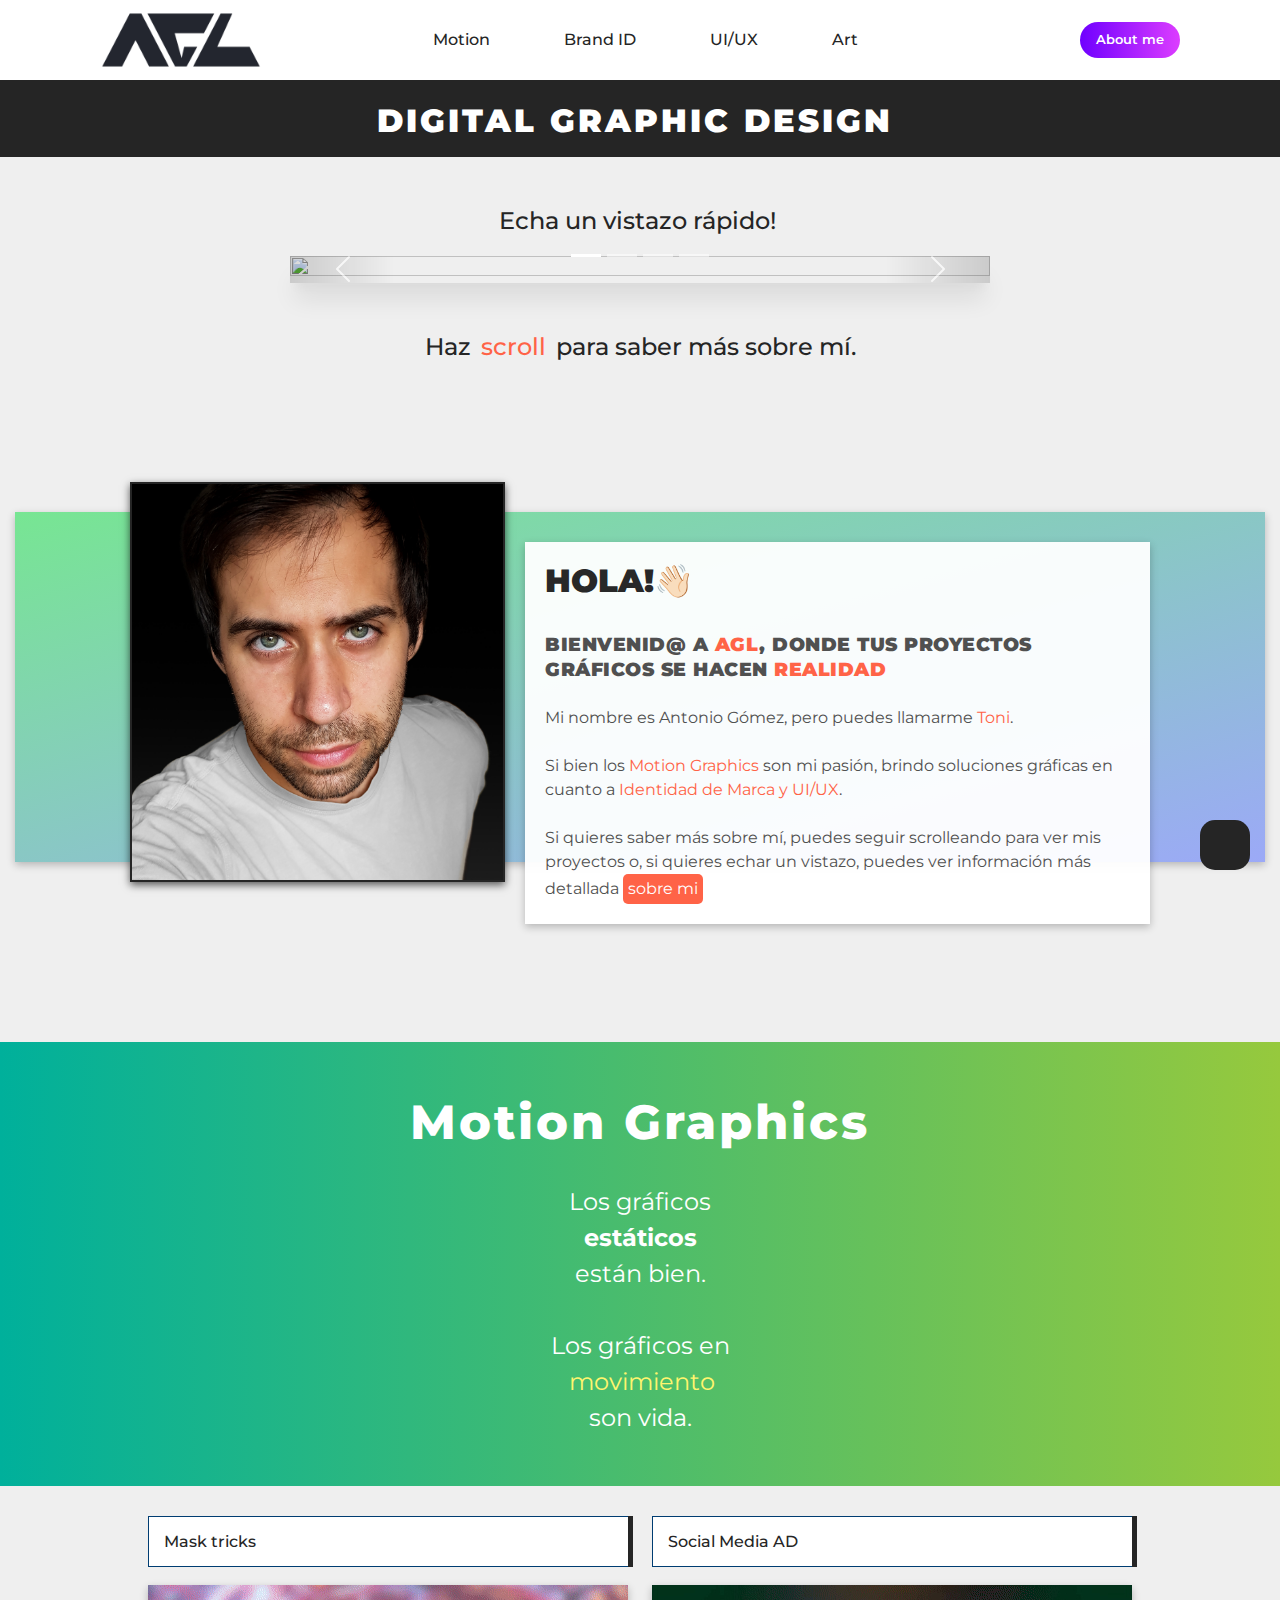
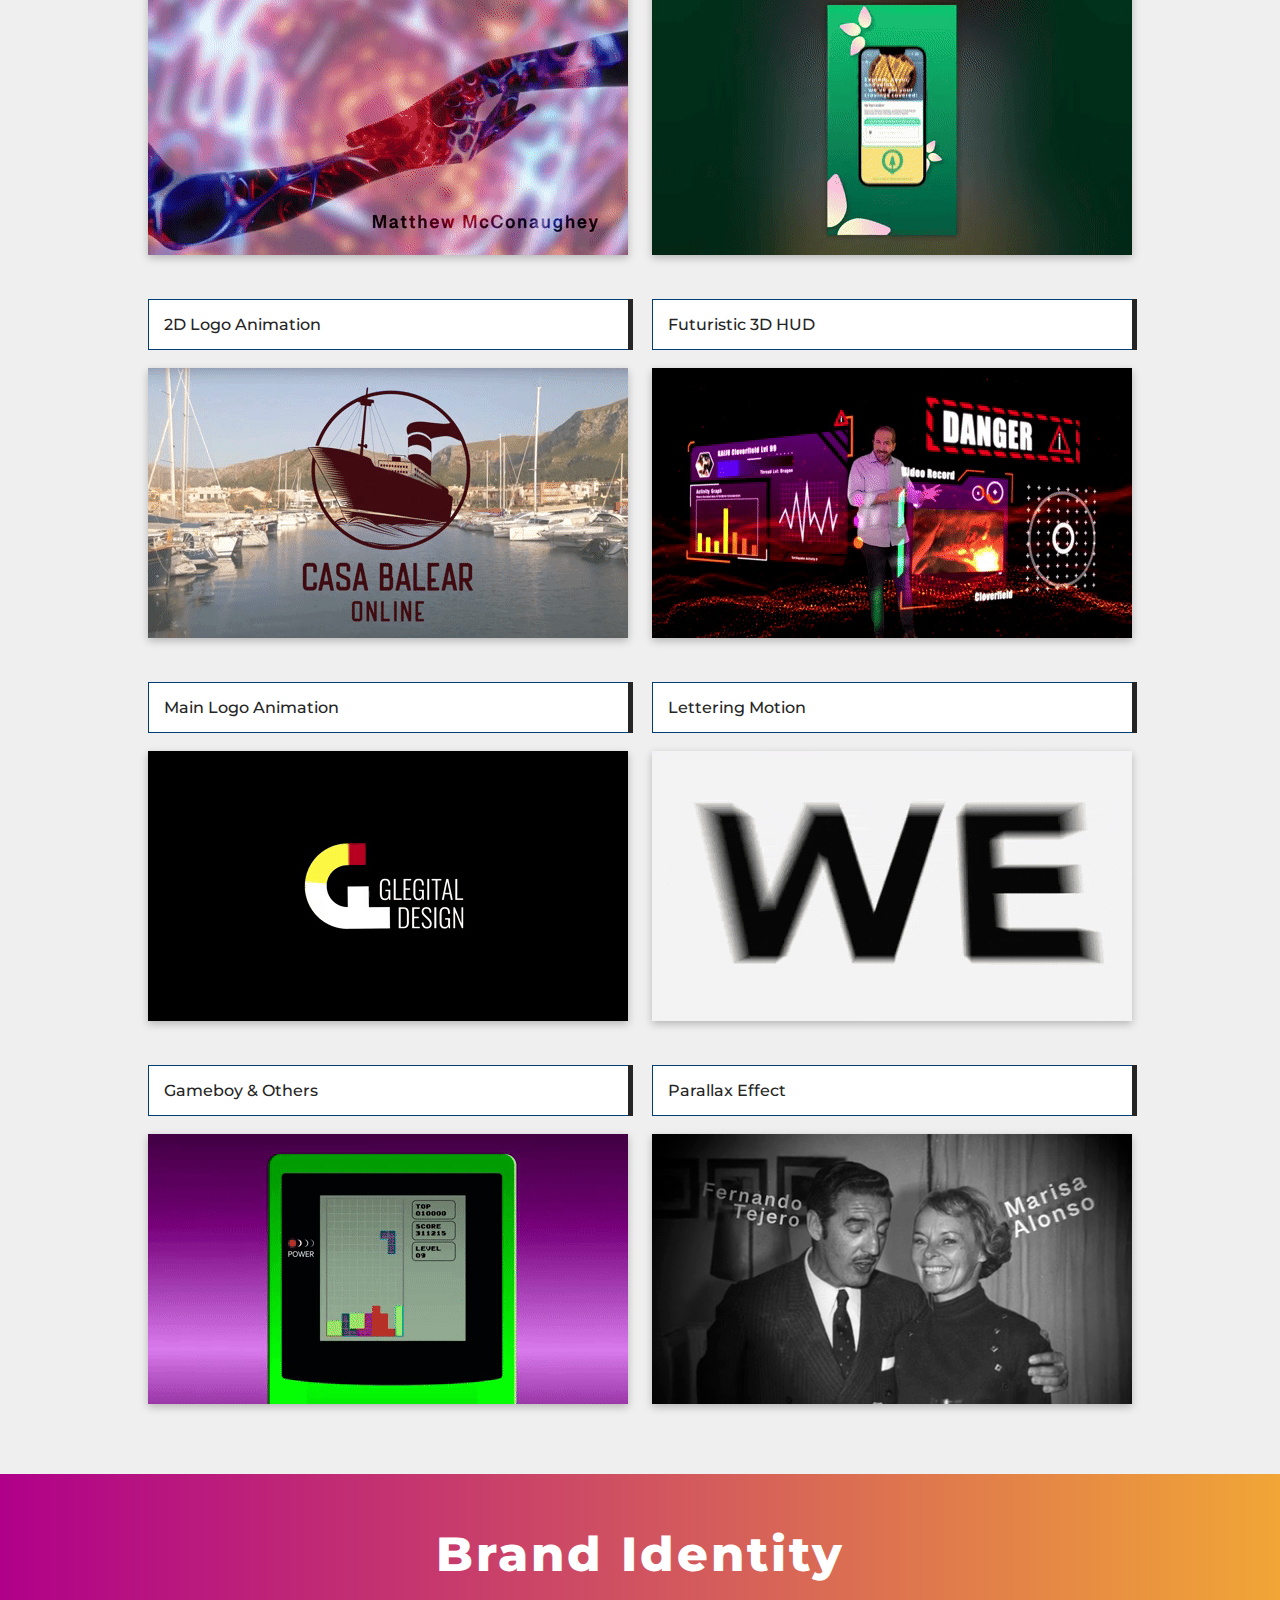
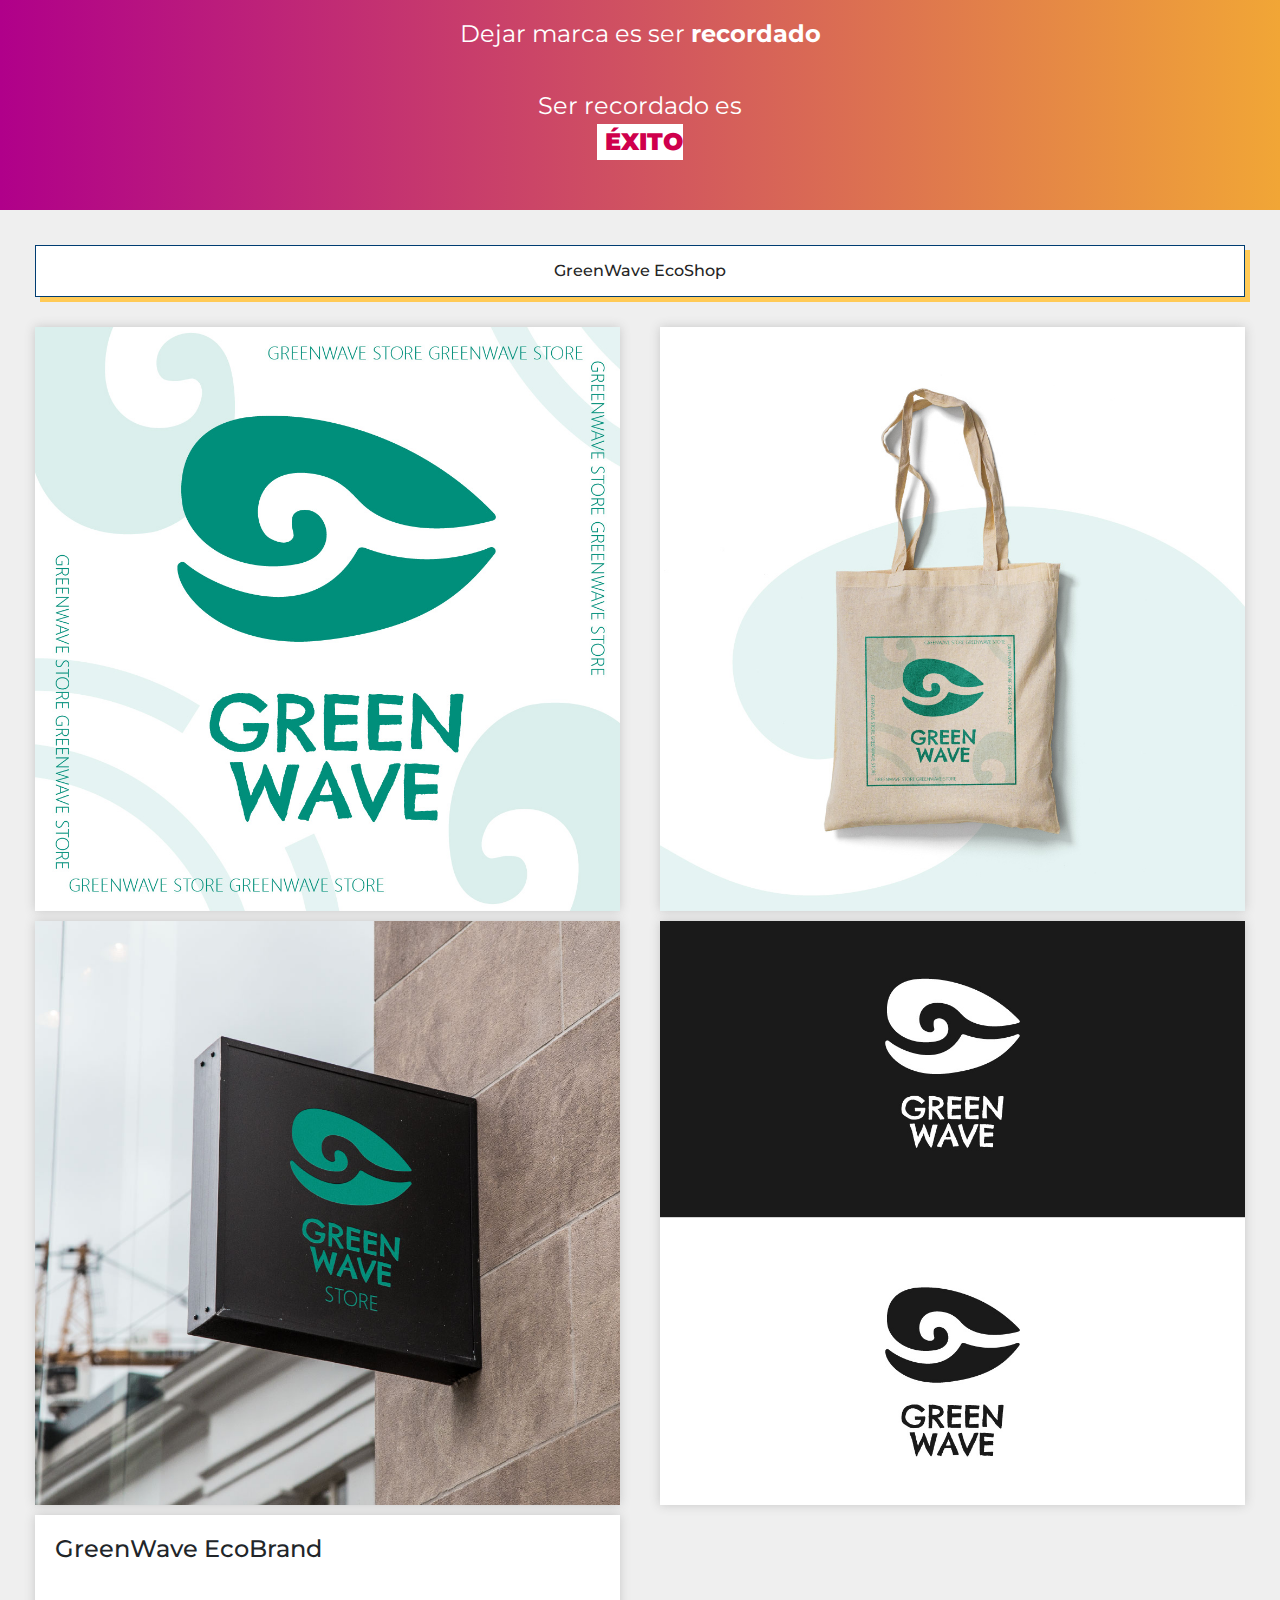
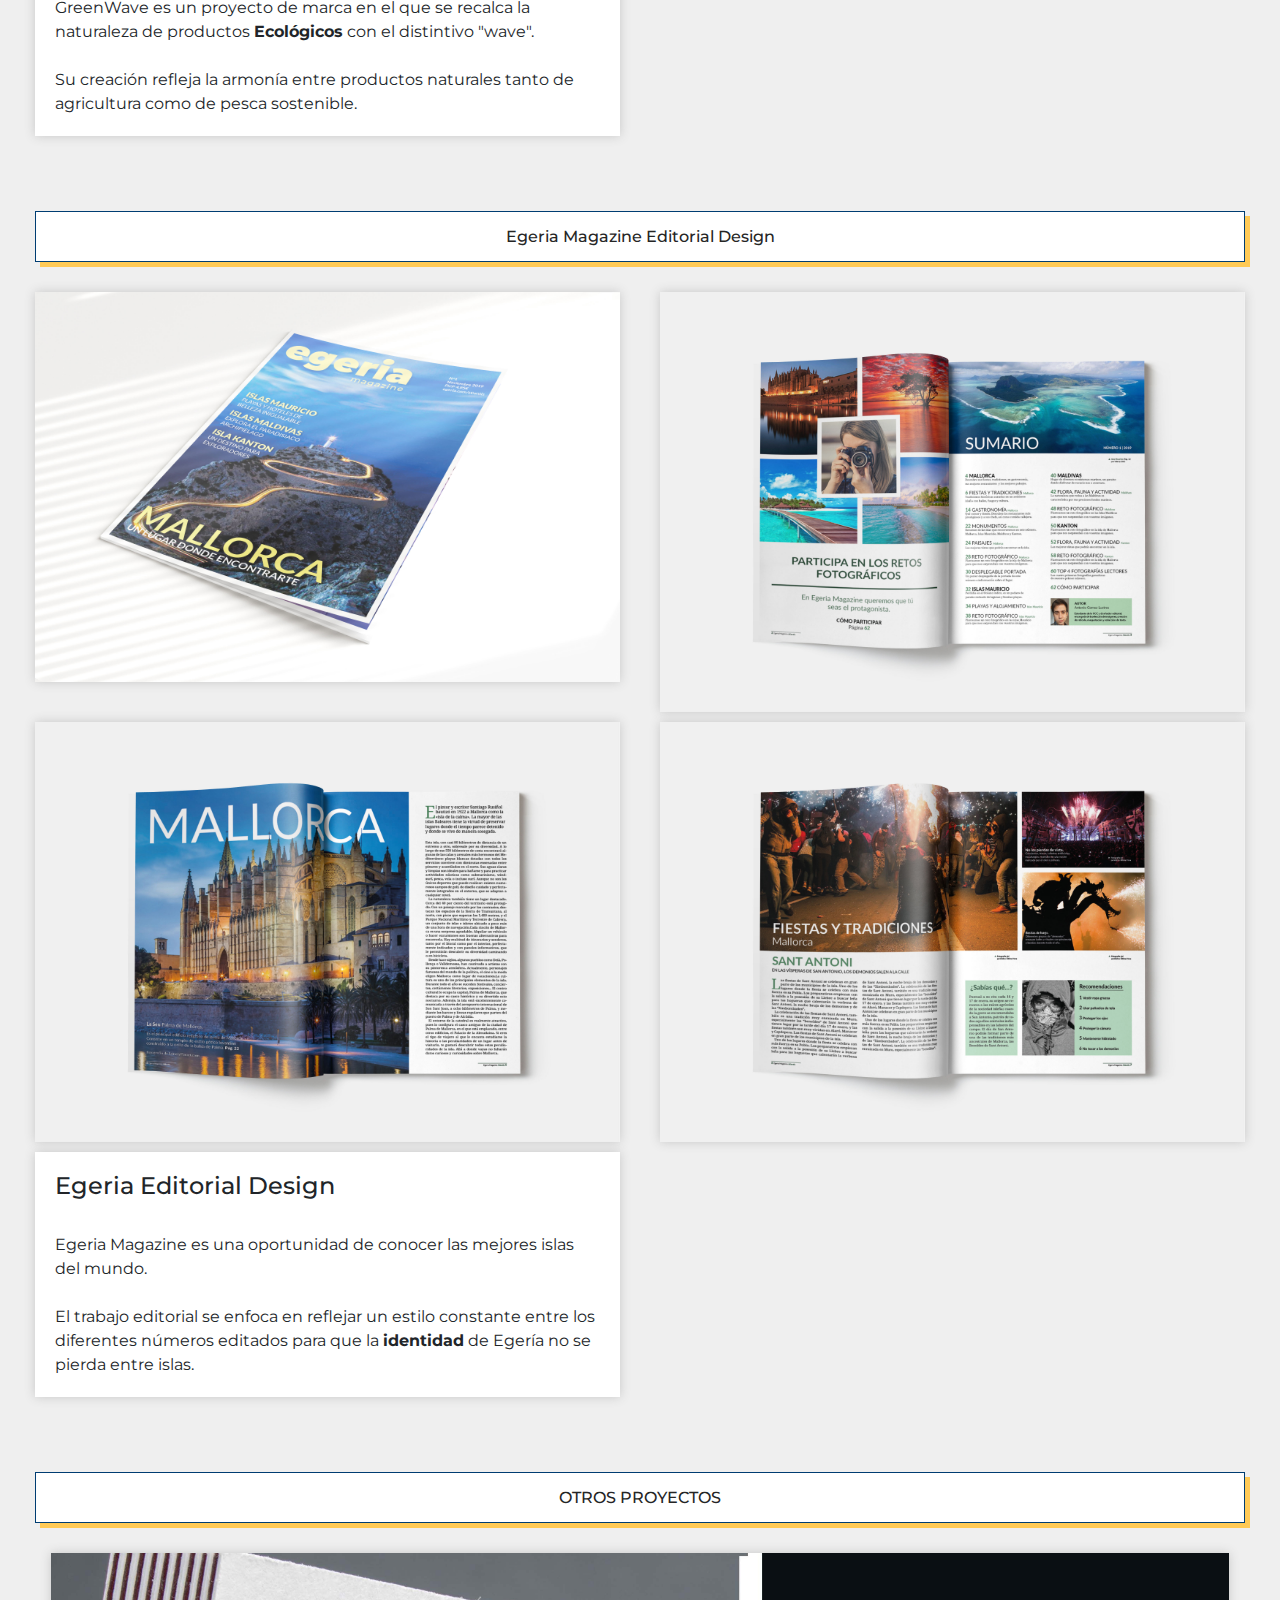
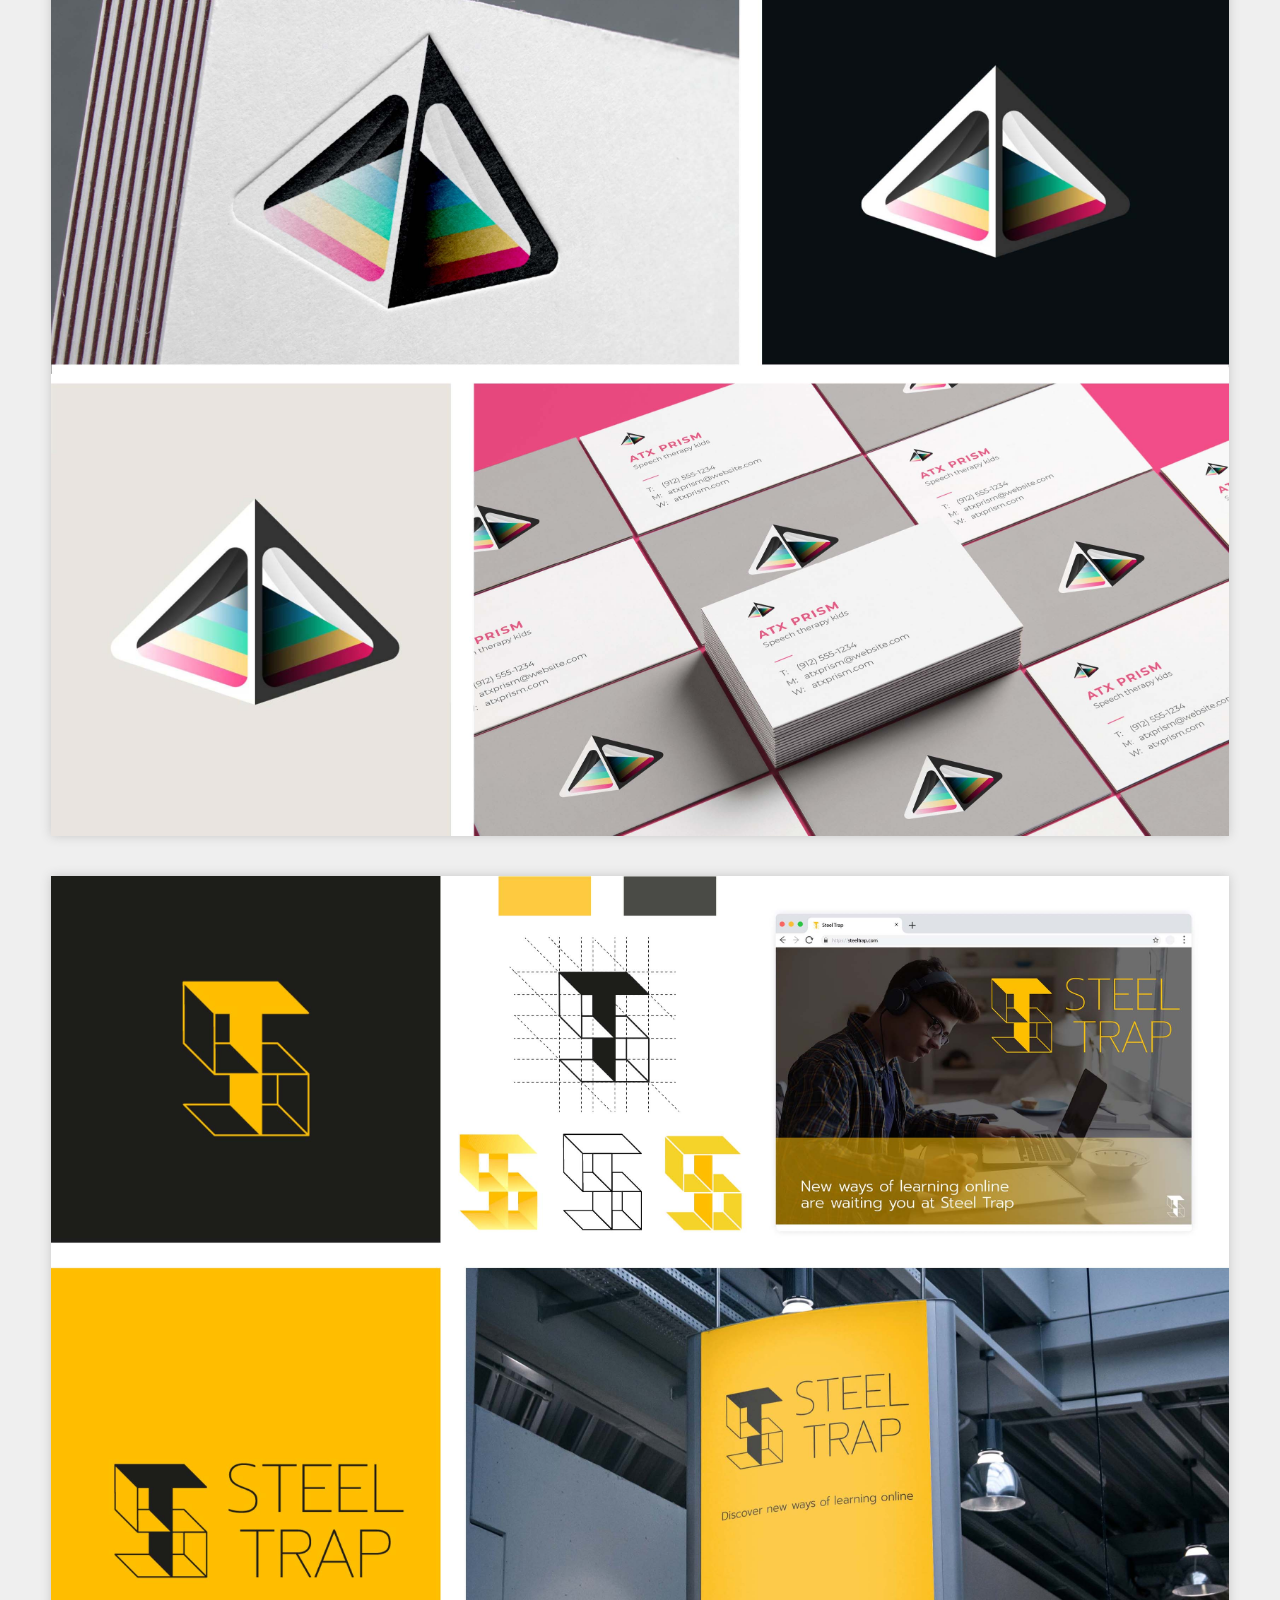
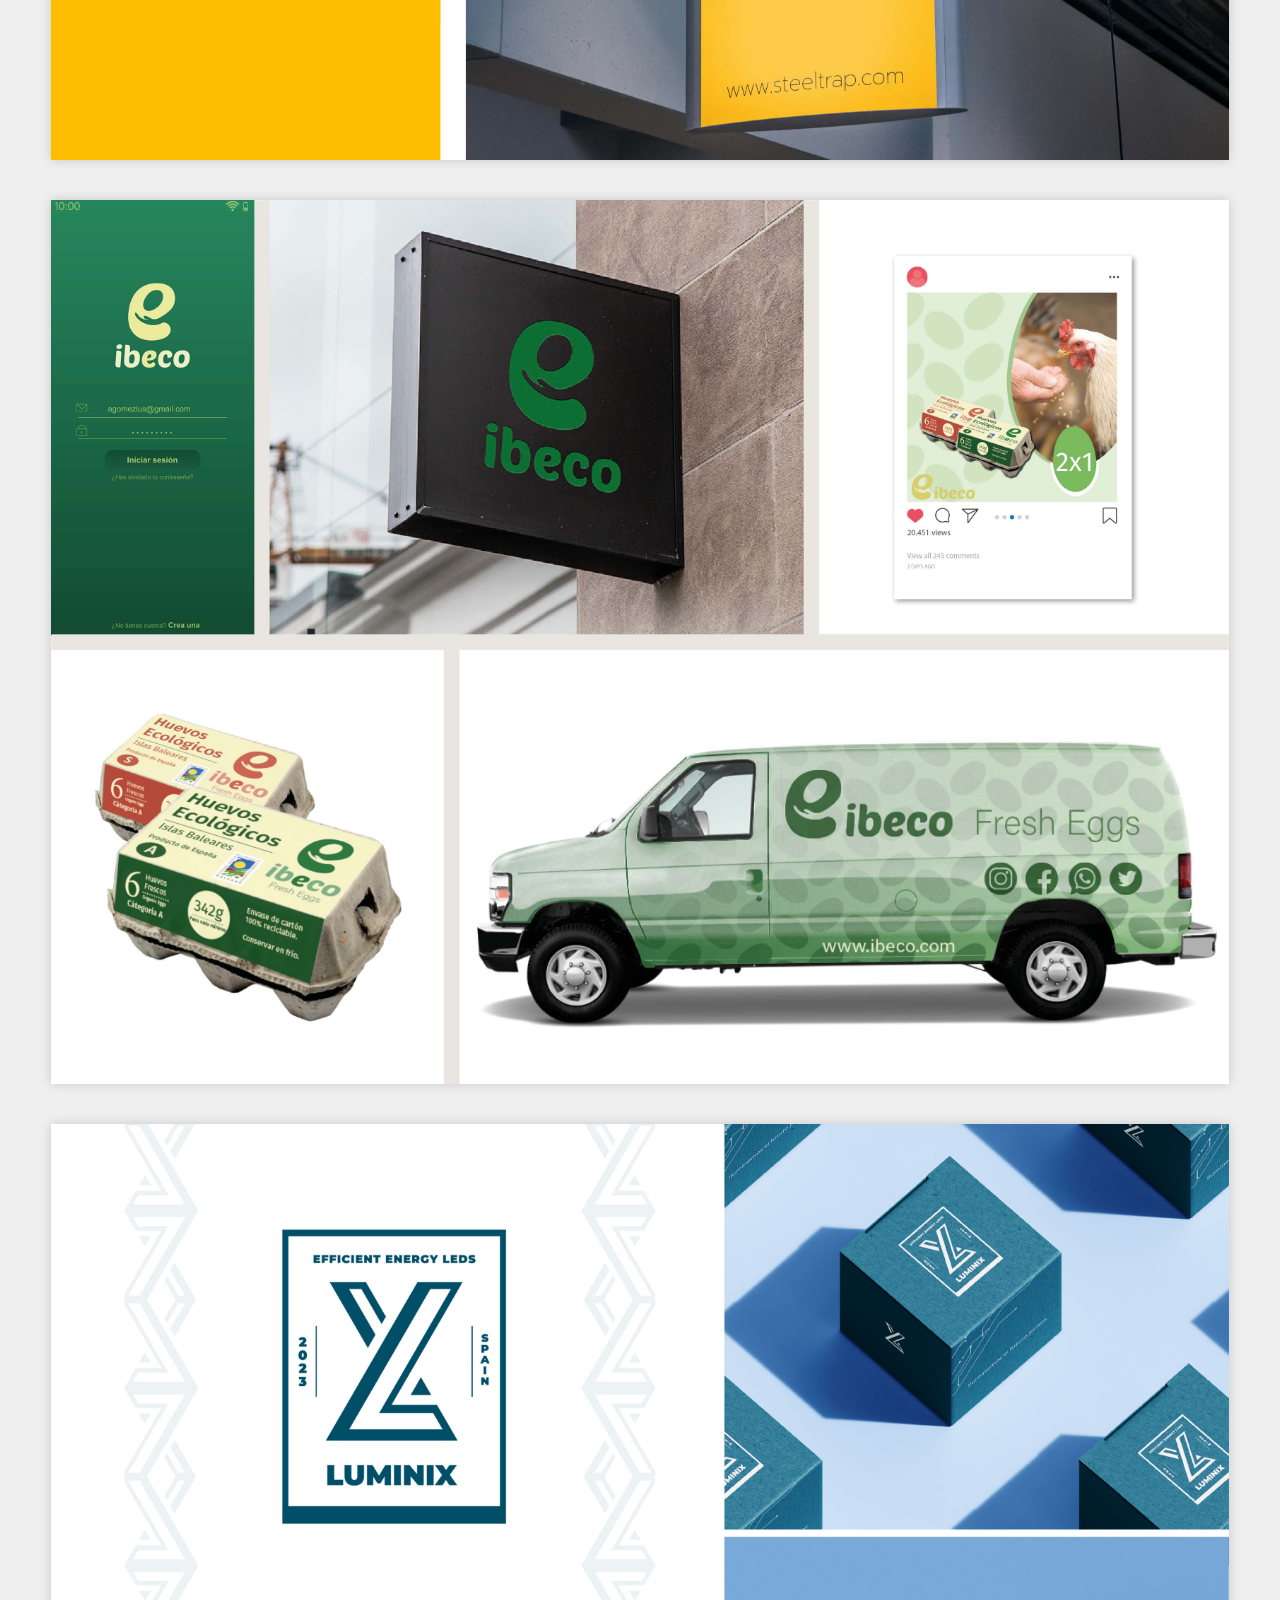
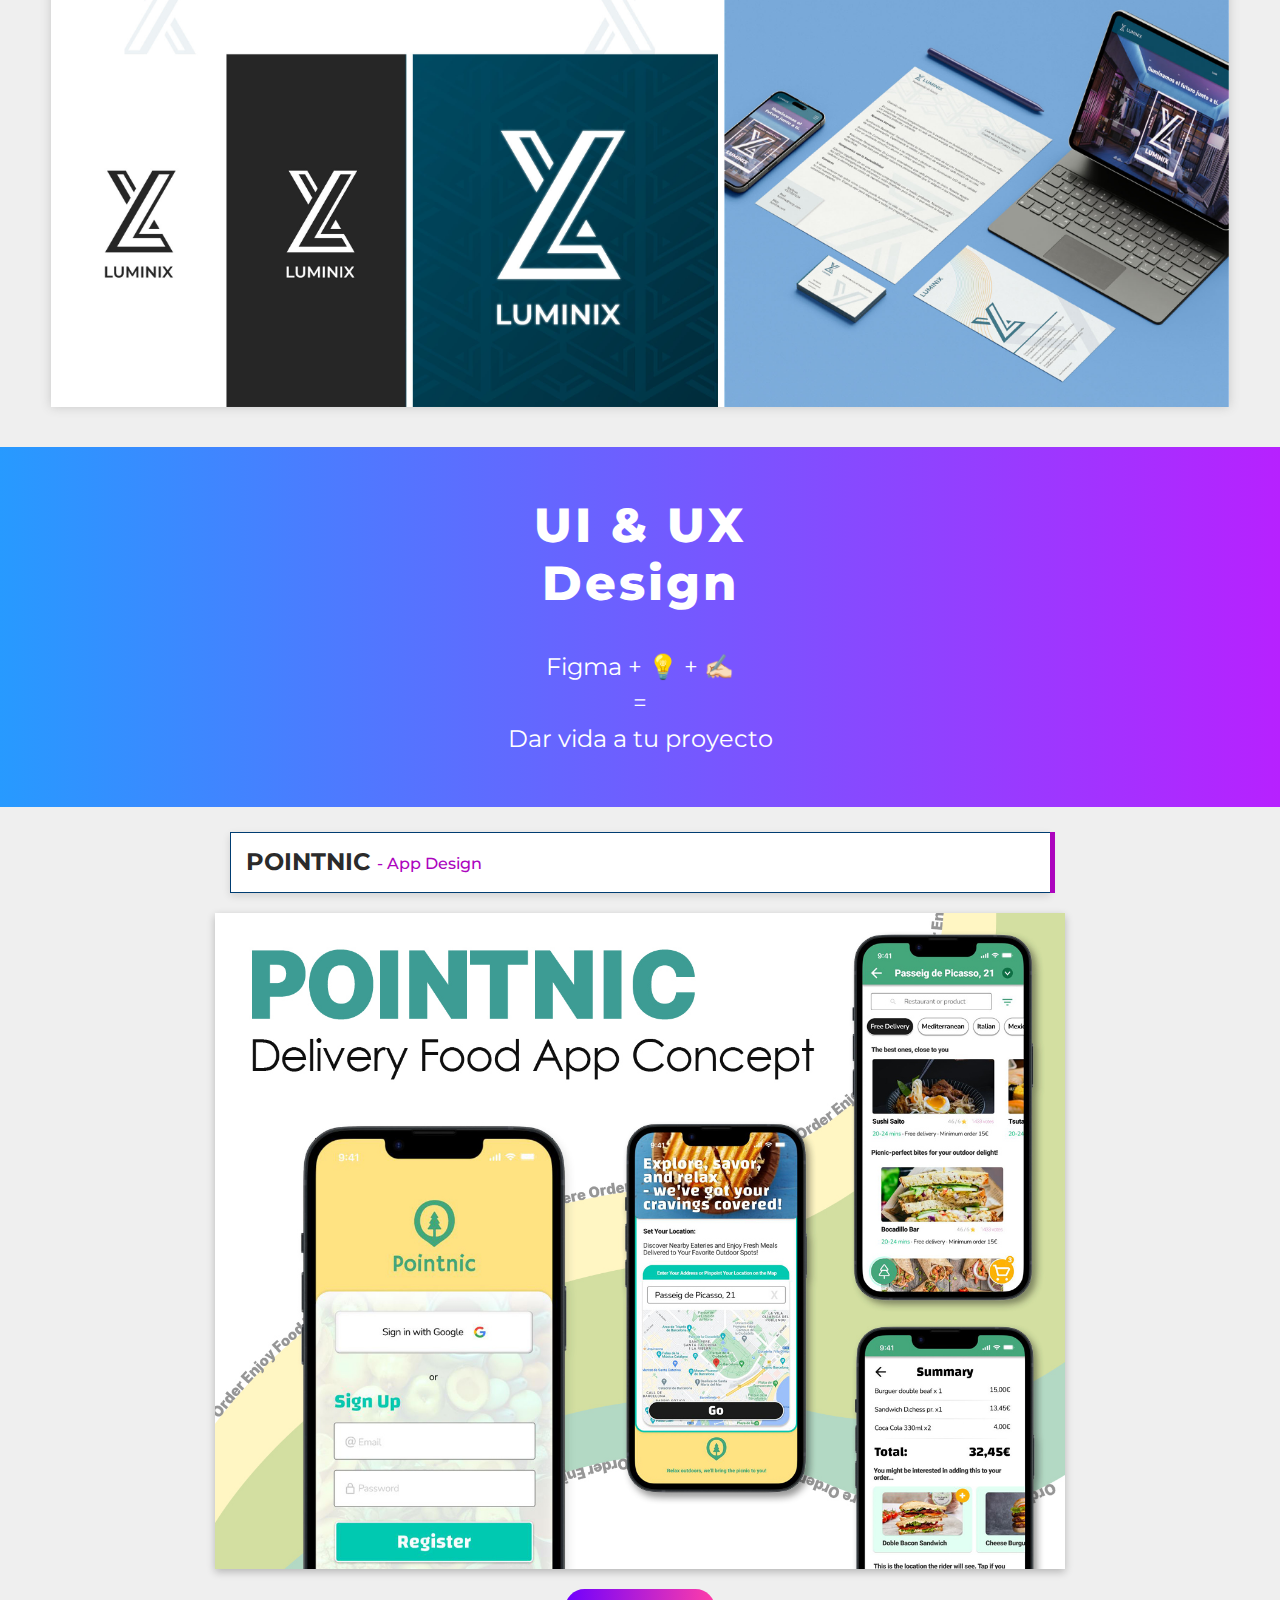
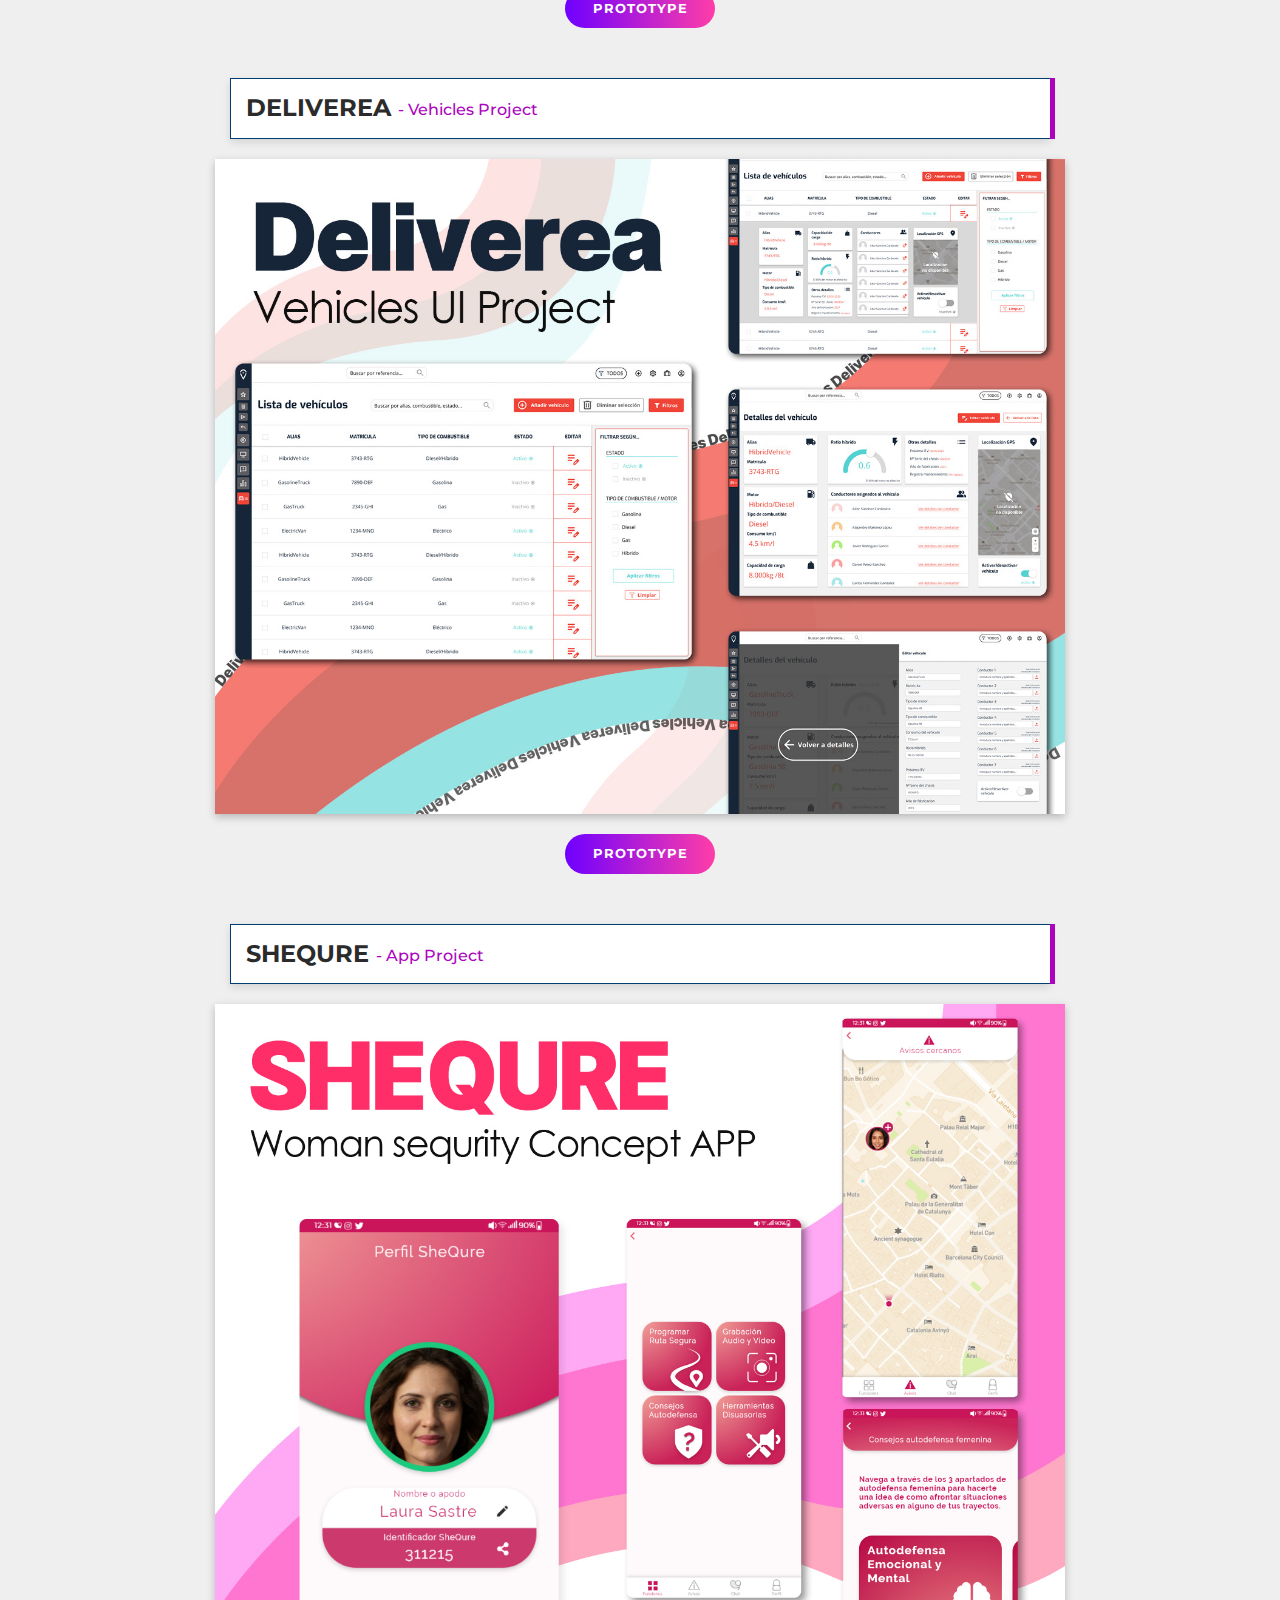
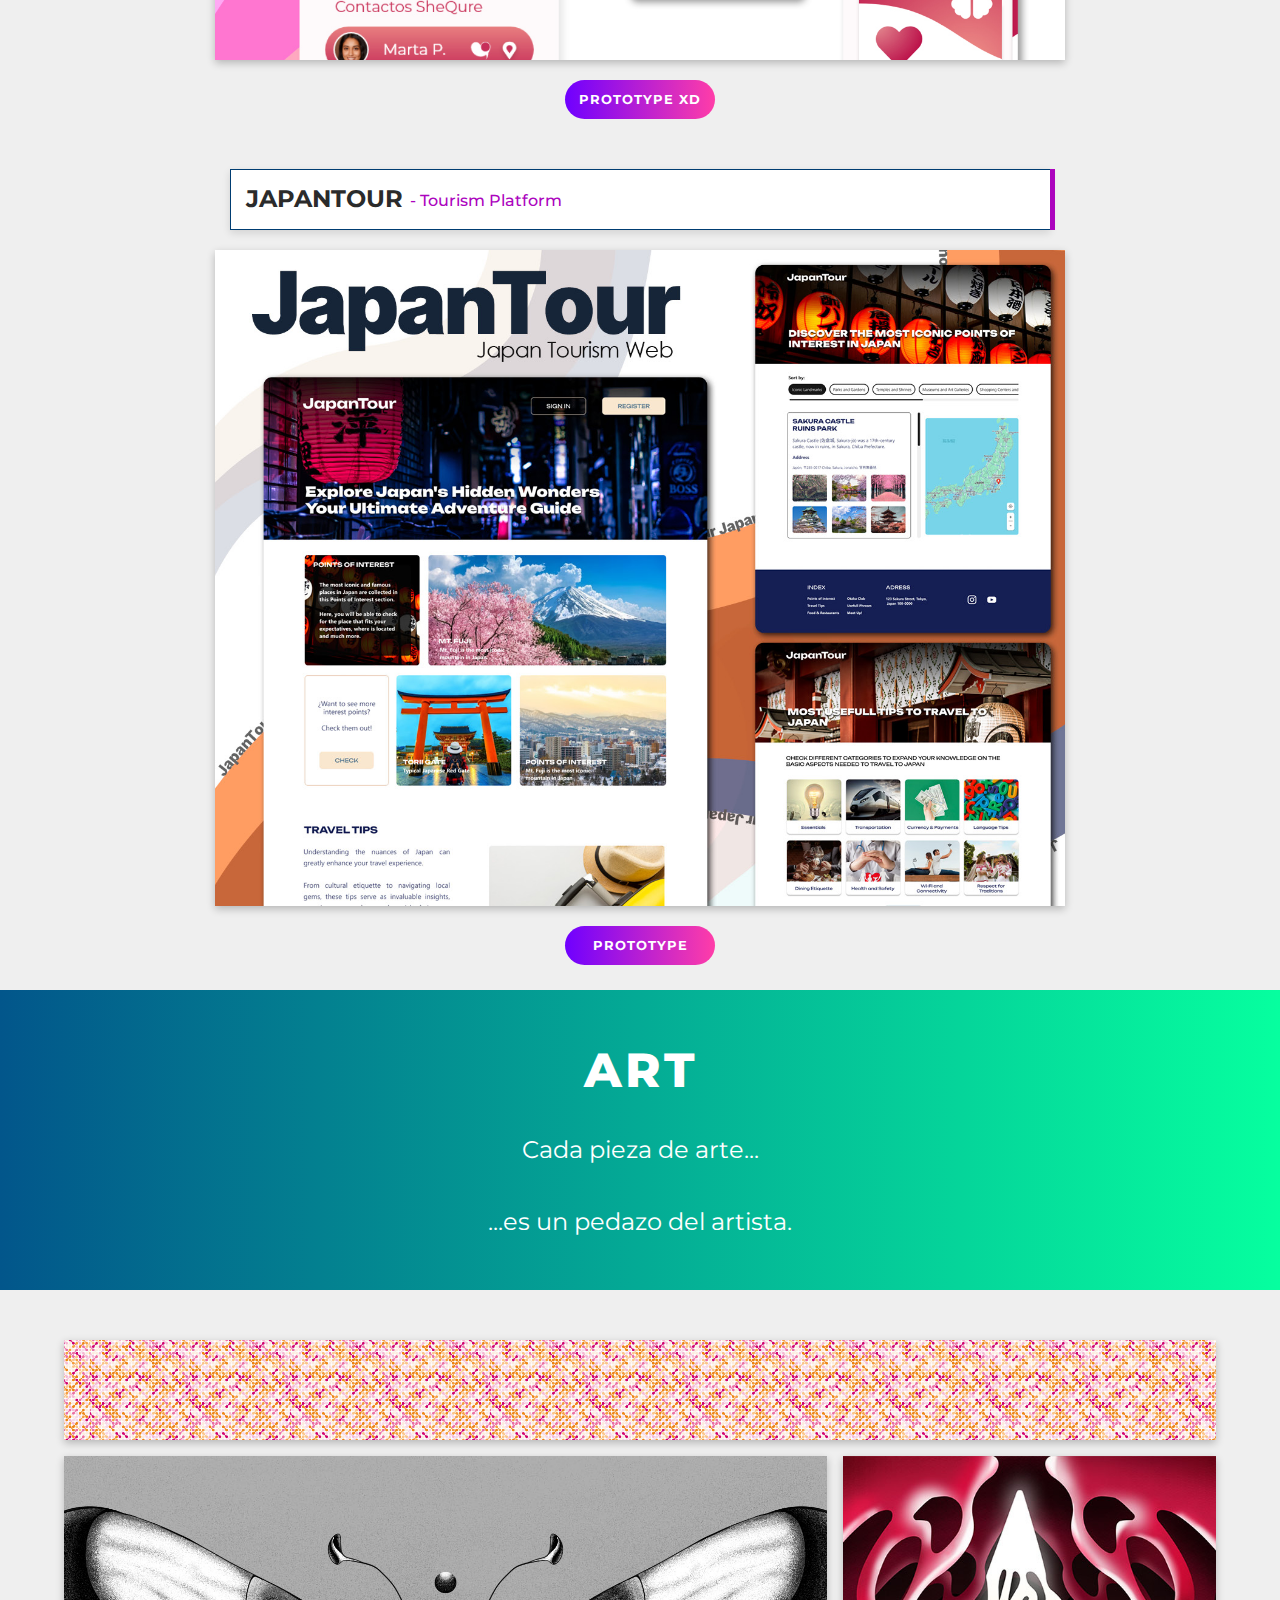
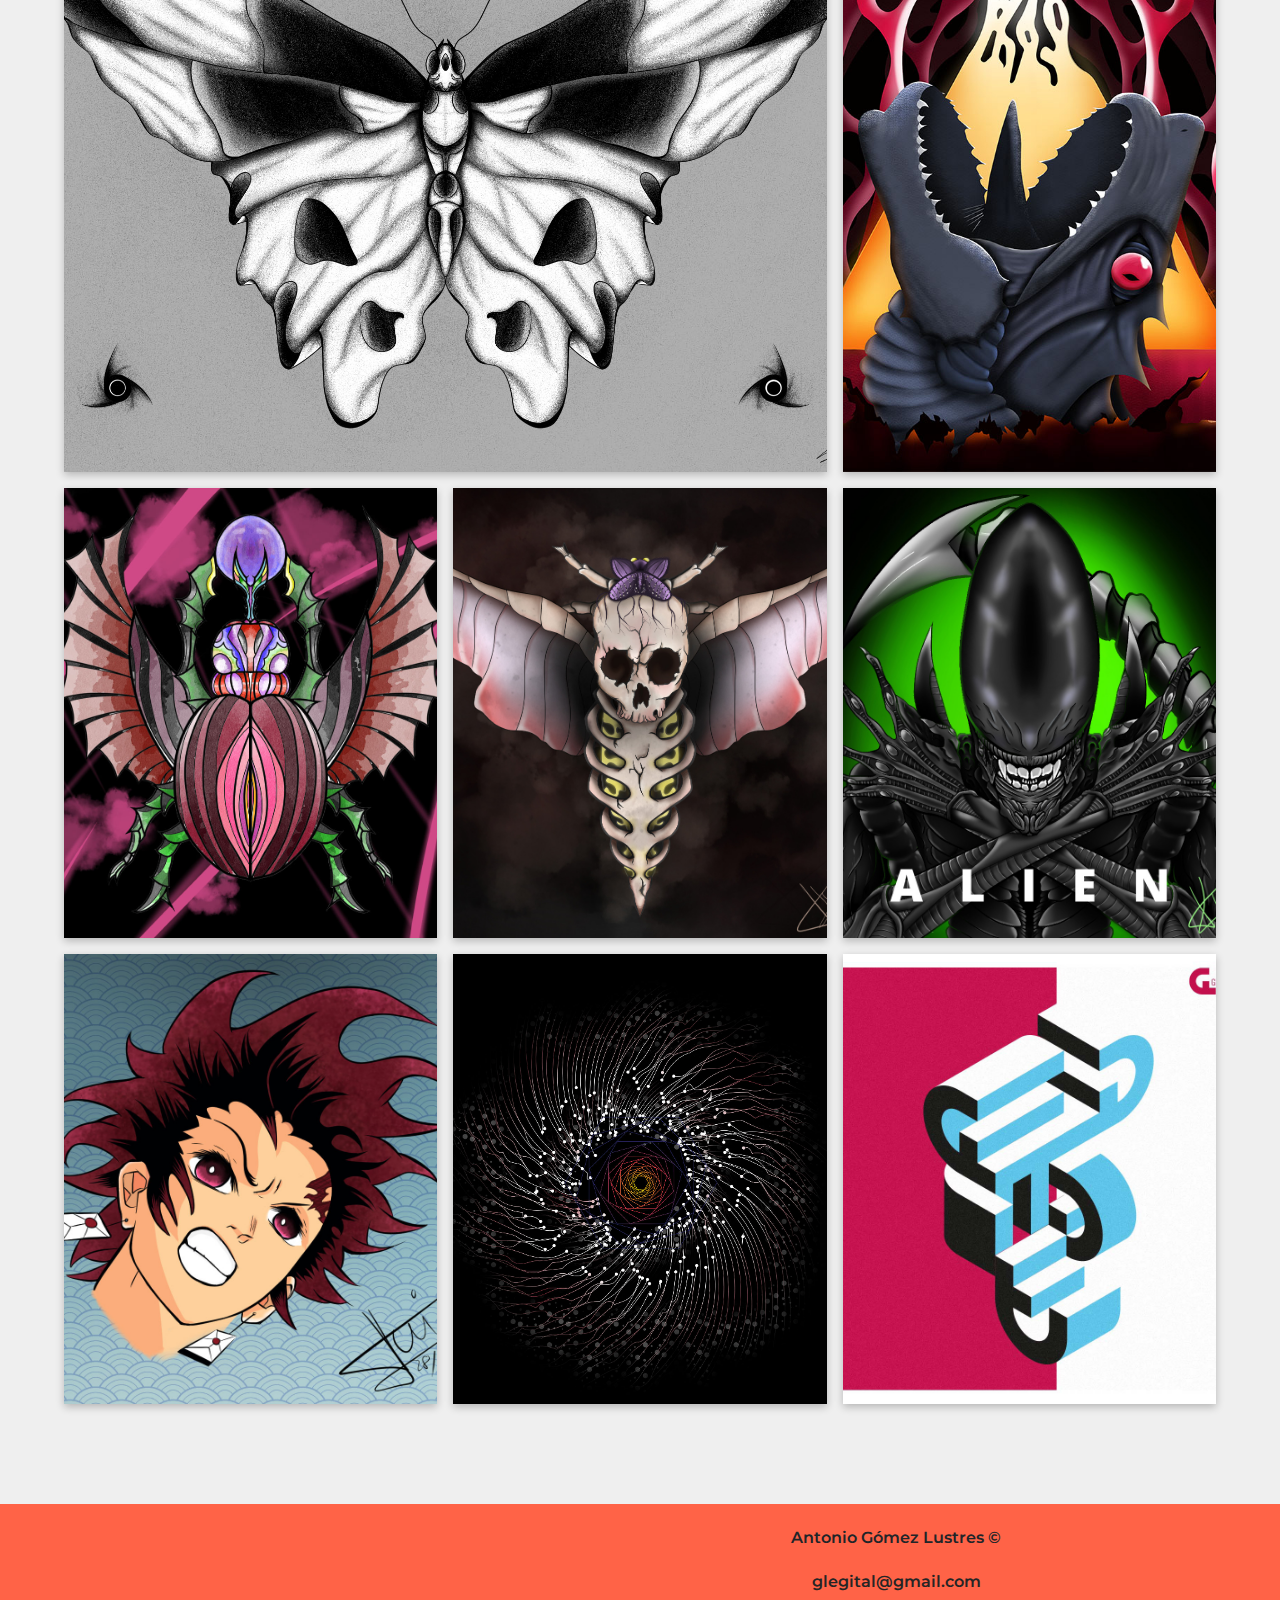
==== commit aad0ed76: "Add files via upload" ====
--- a/index.html
+++ b/index.html
@@ -8,9 +8,11 @@
     <link rel="stylesheet" href="https://cdnjs.cloudflare.com/ajax/libs/font-awesome/6.5.1/css/all.min.css"
         integrity="sha512-DTOQO9RWCH3ppGqcWaEA1BIZOC6xxalwEsw9c2QQeAIftl+Vegovlnee1c9QX4TctnWMn13TZye+giMm8e2LwA=="
         crossorigin="anonymous" referrerpolicy="no-referrer" />
+    
     <link href="https://cdn.jsdelivr.net/npm/bootstrap@5.3.3/dist/css/bootstrap.min.css" rel="stylesheet" integrity="sha384-QWTKZyjpPEjISv5WaRU9OFeRpok6YctnYmDr5pNlyT2bRjXh0JMhjY6hW+ALEwIH" crossorigin="anonymous">
     <link rel="stylesheet" href="styles/style.css"/>
     <link rel="stylesheet" href="styles/carrousel-style.css" />
+    <script src="js/scripts.js" defer></script>
     <link rel="shortcut icon" href="img/AGL FAVICON.png" type="image/x-icon">
     <title> AGL DESIGN </title>
 </head>
@@ -22,7 +24,7 @@
 
         <nav class="nav_bar" id="inicio">
             <div class="logo">
-                <a href="#"><img src="img/AGL ICON_V4.png"></a>
+                <a href="index.html"><img src="img/AGL ICON_V4.png"></a>
             </div>
             <ul class="links">
                 <li><a href="#motion">Motion</a></li>
@@ -30,7 +32,7 @@
                 <li><a href="#ui-ux">UI/UX</a></li>
                 <li><a href="#art">Art</a></li>
             </ul>
-            <a href="mailto:glegital@gmail.com" class="action_btn">Contacto</a>
+            <a href="about.html" class="action_btn">About me</a>
             <div class="toggle_btn">
                 <i class="fa-solid fa-bars"></i>
             </div>
@@ -41,7 +43,7 @@
             <li><a href="#brand">Brand ID</a></li>
             <li><a href="#ui-ux">UI/UX</a></li>
             <li><a href="#art">Art</a></li>
-            <li> <a href="#" class="action_btn">Contacto</a></li>
+            <li> <a href="about.html" class="action_btn">About me</a></li>
         </div>
 
 
@@ -50,10 +52,18 @@
 
     <!-- Slider Test -->
     <header>
-    <h1>DIGITAL GRAPHIC DESIGN</h1>
-
-
-<h2 id="fast-view">Echa un vistazo rápido! <i class="fa-solid fa-arrow-turn-up fa-flip-vertical"></i></h2>
+        <h1>
+
+    <div class="text-animation-container">
+        <div class="text-block-b">
+            <span class="animated-text"><b class="highlight"> Digital Graphic Design </b></span>
+            <span>
+        </div>
+
+    </h1>
+
+
+<h2 id="fast-view"><i class="fa-solid fa-eye"></i> Echa un vistazo rápido! <i class="fa-solid fa-arrow-turn-up fa-flip-vertical"></i></h2>
 
 <!--
     Carrusel STARTS
@@ -114,14 +124,12 @@
 
 
 <!--
-    Carrusel STARTS
+    Carrusel ENDS
 -->
 
-<script src="https://cdn.jsdelivr.net/npm/bootstrap@5.3.3/dist/js/bootstrap.bundle.min.js"
-    integrity="sha384-YvpcrYf0tY3lHB60NNkmXc5s9fDVZLESaAA55NDzOxhy9GkcIdslK1eN7N6jIeHz" crossorigin="anonymous">
-</script>
-
-<h2 id="do-scroll">Haz <span class="scroll-effect">scroll</span> para saber más sobre mí!</h2>
+
+
+<h2 id="do-scroll">Haz <span class="scroll-effect">scroll</span> para saber más sobre mí.</h2>
 
 <div class="scroll-trigger">
 <i class="fas fa-chevron-down"></i>
@@ -167,8 +175,8 @@
                     <span>Identidad de Marca y UI/UX</span>.
                     <br><br>
                     Si quieres saber más sobre mí,
-                    <!-- <a>pincha aquí</a>. Para continuar viendo mis proyectos, sigue bajando! --> espera un poco más
-                    a que termine los últimos detalles de mi página web!
+                    <!-- <a>pincha aquí</a>. Para continuar viendo mis proyectos, sigue bajando! --> puedes seguir scrolleando para
+                    ver mis proyectos o, si quieres echar un vistazo, puedes ver información más detallada <a href="about.html" class="about-link">sobre mi</a>
                 </p>
             </div>
         </div>
@@ -318,7 +326,7 @@
                 <img src="/img/greenwave/greenwave-cartel.jpg">
                 <img src="/img/greenwave/greenwave-bw.jpg">
                 <div class="brand-paragraph">
-                    <h4>Egeria Editorial Design</h4>
+                    <h4>GreenWave EcoBrand</h4>
                     <br>
                     <p>GreenWave es un proyecto de marca en el que se recalca la naturaleza de productos
                         <b>Ecológicos</b> con el distintivo "wave".</p>
@@ -492,6 +500,7 @@
         </div>
 
         <div class="personal-data">
+
             <p>Antonio Gómez Lustres &copy;</p>
             <a href="mailto:glegital@gmail.com" target="_blank">glegital@gmail.com <i class="fa-solid fa-envelope"></i></a>
         </div>
@@ -504,41 +513,13 @@
         <div id="flotante"><i class="fa-solid fa-arrow-up"><br><span>INICIO</span></i></div>
     </a>
 
+    
     <!-- ##################### Boton flotante END ##################### -->
+    <script src="https://cdn.jsdelivr.net/npm/bootstrap@5.3.3/dist/js/bootstrap.bundle.min.js"
+    integrity="sha384-YvpcrYf0tY3lHB60NNkmXc5s9fDVZLESaAA55NDzOxhy9GkcIdslK1eN7N6jIeHz" crossorigin="anonymous">
+    </script>
     <script type="text/javascript" src="jquery/jquery-3.7.1.min.js"></script>
-    <script type="text/javascript" src="bootstrap/js/bootstrap.min.js"></script>
-    <script>
-
-        document.addEventListener("DOMContentLoaded", function () {
-            const toggleBtn = document.querySelector('.toggle_btn');
-            const toggleBtnIcon = document.querySelector('.toggle_btn i');
-            const dropDownMenu = document.querySelector('.dropdown_menu');
-
-            // Event listener para cerrar el menú cuando se hace clic en un enlace
-            dropDownMenu.querySelectorAll('a').forEach(link => {
-                link.addEventListener('click', () => {
-                    dropDownMenu.classList.remove('open');
-                    toggleBtnIcon.classList = 'fa-solid fa-bars'; // Restablecer el icono del botón
-                });
-            });
-
-            // Desactivar el menú por defecto
-            dropDownMenu.classList.remove('open');
-
-            toggleBtn.onclick = function () {
-                // Alternar la clase 'open' para activar/desactivar el menú
-                dropDownMenu.classList.toggle('open');
-
-                // Actualizar el icono del botón según el estado del menú
-                const isOpen = dropDownMenu.classList.contains('open');
-                toggleBtnIcon.classList = isOpen ? 'fa-solid fa-xmark' : 'fa-solid fa-bars';
-            }
-
-        });
-
-    </script>
 
 </body>
 
-
 </html>--- a/styles/style.css
+++ b/styles/style.css
@@ -1,4 +1,9 @@
 @import url('https://fonts.googleapis.com/css2?family=Montserrat:ital,wght@0,100..900;1,100..900&family=Roboto+Mono:ital,wght@0,100..700;1,100..700&display=swap');
+
+/*Root Styles*/
+
+
+
 
 /* GENERAL STYLES */
 
@@ -8,10 +13,6 @@
     box-sizing: border-box;
     font-family: "Montserrat", 'Segoe UI', Tahoma, Geneva, Verdana, sans-serif;
     scroll-behavior: smooth;
-}
-
-html {
-    height: 100vw;
 }
 
 body {
@@ -51,6 +52,11 @@
     display: flex;
     gap: 2rem;
 }
+
+.nav_bar .links{
+    padding-left: 0;
+    margin-bottom: 0;
+    margin-left: -50px;}
 
 .nav_bar .links li {
     padding: 0.5rem 1rem;
@@ -172,22 +178,6 @@
     color: #252525;
 }
 
-header h1 {
-display: flex;
-justify-content: center;
-text-align: center;
-font-size: 2rem;
-font-weight: 900;
-color: #ffffff;
-margin-bottom: 20px;
-padding: 20px;
-background-color: tomato;
-}
-
-header h1 span{
-    margin-right: 7px;
-    color: #fff;
-}
 
 header #fast-view {
     font-size: 1.5rem;
@@ -197,6 +187,12 @@
     justify-content: center;
 }
 
+#fast-view .fa-eye{
+    margin-right: 10px;
+    color: tomato;
+    font-size: 1.8rem;
+}
+
 header #do-scroll {
     font-size: 1.5rem;
     margin-top: 50px;
@@ -222,6 +218,12 @@
         font-size: 1rem;
     }
 
+    #fast-view .fa-eye{
+        margin-right: 10px;
+        color: tomato;
+        font-size: 1.2rem;
+    }
+
     header #do-scroll {
         font-size: 1rem;
     }
@@ -237,6 +239,12 @@
         font-size: 1.6rem;
         color: tomato;
     }
+
+    header .fa-arrow-turn-up{
+    margin-left: 15px;
+    font-size: 1.6rem;
+    color: tomato;
+}
     
 }
 
@@ -302,8 +310,73 @@
         transform: translateY(-5px);
     }
 }
-/* SLIDER TEST CSS */
-
+/* ANIMACIÓN FRASES ?? */
+
+.text-animation-container {
+    overflow-x: hidden;
+    display: flex;
+    flex-direction: column;
+    line-height: 50px;
+    justify-content: center;
+    align-items: center;
+    width: 100%;
+    background-color: #252525;
+    color: #fff;
+}
+
+.highlight {
+    font-weight: 900;
+
+    letter-spacing: 3px;
+
+    font-style: normal;
+}
+
+.text-block {
+    overflow-x: hidden;
+    /* Para ocultar el texto que se desborda */
+}
+
+.text-animation-container{
+    padding-top: 13px;
+}
+
+.text-block-b
+{
+    height: 64px;
+}
+
+.text-block-b span {
+    display: inline-block;
+    font-weight: 200;
+    font-size: 32px;
+    text-transform: uppercase;
+    letter-spacing: 3px;
+    font-weight: 500;
+    white-space: nowrap;
+    /* Para que el texto no se divida en múltiples líneas */
+    animation: moveLeft 5s cubic-bezier(0,.99,.51,.96) 1;
+
+    /* Definición de la animación */
+}
+
+@media (width < 576px){
+    .text-block-b span {
+        font-size: 20px;
+        margin-left: 4px;
+        letter-spacing: 0px;
+    }
+}
+
+@keyframes moveLeft {
+    0% {
+        transform: translateX(40%);
+    }
+
+    100% {
+        transform: translateX(0%);
+    }
+}
 
 /* Welcome to AGL Design*/
 
@@ -322,11 +395,31 @@
     background-position: center;
     background-size: cover;
     max-width: 1250px;
-    background-color: tomato;
+    background-image: linear-gradient(to bottom right, rgba(0, 220, 55, 0.5), rgba(73, 100, 255, 0.5));
     /*background-image: linear-gradient(to right, #72d19b, #a45dd7);*/
     box-shadow: rgba(0, 0, 0, 0.24) 0px 3px 8px;
 
 }
+
+.about-link{
+    display: inline-block;
+    padding: 3px 5px 3px 5px;
+    background-color: tomato;
+    color: #fff;
+    font-weight: 400;
+    border-radius: 5px;
+    transition: all 300ms;
+}
+
+.about-link:hover{
+    padding: 3px 15px 3px 15px;
+    background-color: rgb(214, 62, 35);
+    color: #fff;
+    font-weight: 500;
+    border-radius: 5px;
+}
+
+
 
 @keyframes reveal-right {
     from {
@@ -383,9 +476,9 @@
     margin-right: 20px;
     position: relative;
     border: 2px solid #252525;
-    background-image: url(/img/perfil.jpg);
+    background-image: url(/img/micara2023.jpg);
     background-size: cover;
-    background-position: top;
+    background-position: center;
     box-shadow: rgba(0, 0, 0, 0.64) 0px 3px 8px;
     animation: reveal-left linear both;
     animation-timeline: view();
@@ -394,7 +487,7 @@
 
 .introduction {
     margin-top: 30px;
-    width: 40%;
+    width: 50%;
     height: fit-content;
     padding: 20px;
     background-color: rgba(255, 255, 255, 0.95);
@@ -425,11 +518,11 @@
 }
 
 .introduction .paragraph-one span {
-    color: #da2648;
+    color: tomato;
 }
 
 .introduction .paragraph-two span {
-    color: #da2648;
+    color: tomato;
 }
 
 /*Responsive presentación*/
@@ -437,26 +530,26 @@
 @media (width < 820px) {
     #first-about {
         margin: 0 auto;
-        margin-top: 180px;
+        margin-top: 140px;
         margin-bottom: 180px;
         display: flex;
         height: fit-content;
         justify-content: center;
         flex-direction: column;
         max-width: 1250px;
-        background-image: linear-gradient(to right, #72d19b, #a45dd7);
+        background-image: linear-gradient(to bottom right, rgba(0, 220, 55, 0.5), rgba(73, 100, 255, 0.5));
         box-shadow: rgba(0, 0, 0, 0.24) 0px 3px 8px;
     }
 
     #profile-pic {
         margin: 0 auto;
         width: 60%;
-        height: 300px;
+        height: 0px;
         margin-top: -60px;
         border: 2px solid #252525;
-        background-image: url(/img/perfil.jpg);
+        background-image: url(/img/micara2023.jpg);
         background-size: cover;
-        background-position: top;
+        background-position: center;
         box-shadow: rgba(0, 0, 0, 0.64) 0px 3px 8px;
     }
 
@@ -543,11 +636,9 @@
 
 .motion-item>img {
     margin-top: 10px;
+    margin-bottom: 20px;
     box-shadow: rgba(0, 0, 0, 0.24) 0px 3px 8px;
     width: 100%;
-    animation: reveal linear both;
-    animation-timeline: view();
-    animation-range: entry 10% cover 45%;
 }
 
 @keyframes reveal {
@@ -605,7 +696,7 @@
 
 .motion-item h3 {
     padding: 15px;
-    margin: 15px;
+
     color: #252525;
     font-size: 1rem;
     font-weight: 500;
@@ -613,7 +704,6 @@
     border-right: none;
     box-shadow: 5px 0px #252525;
     background-color: #fff;
-    transition: all 300ms cubic-bezier(0.215, 0.610, 0.355, 1);
 }
 
 .motion-item:hover h3 {
@@ -1262,15 +1352,13 @@
     height: 50px;
     border-radius: 15px;
     color: #fff;
-    background-color: #003D72;
+    background-color: #252525;
     transition: all 300ms;
-    border: 2px solid #073a67;
 }
 
 #flotante:hover {
-    background-color: #105da0;
+    background-color: #505050;
     scale: 0.95;
-    border: 2px solid #fff;
 }
 
 #flotante:active {
@@ -1306,7 +1394,7 @@
     }
 
     .dropdown_menu {
-        display: block;
+        display: none;
     }
 
     .logo img {
@@ -1360,10 +1448,13 @@
     #ui-ux h2 {
         font-size: 2rem;
         letter-spacing: 1px;
+        margin-bottom: 0;
+        padding-top: 10px;
     }
 
     #ui-ux p {
         font-size: 1.2rem;
+        padding-top: 0px;
     }
 
     #ui-ux span {
--- a/styles/carrousel-style.css
+++ b/styles/carrousel-style.css
@@ -20,6 +20,7 @@
     object-fit: cover;
     width: 100%;
     height: 100%;
+    font-weight: 900;
 }
 
 .btn-carousel {
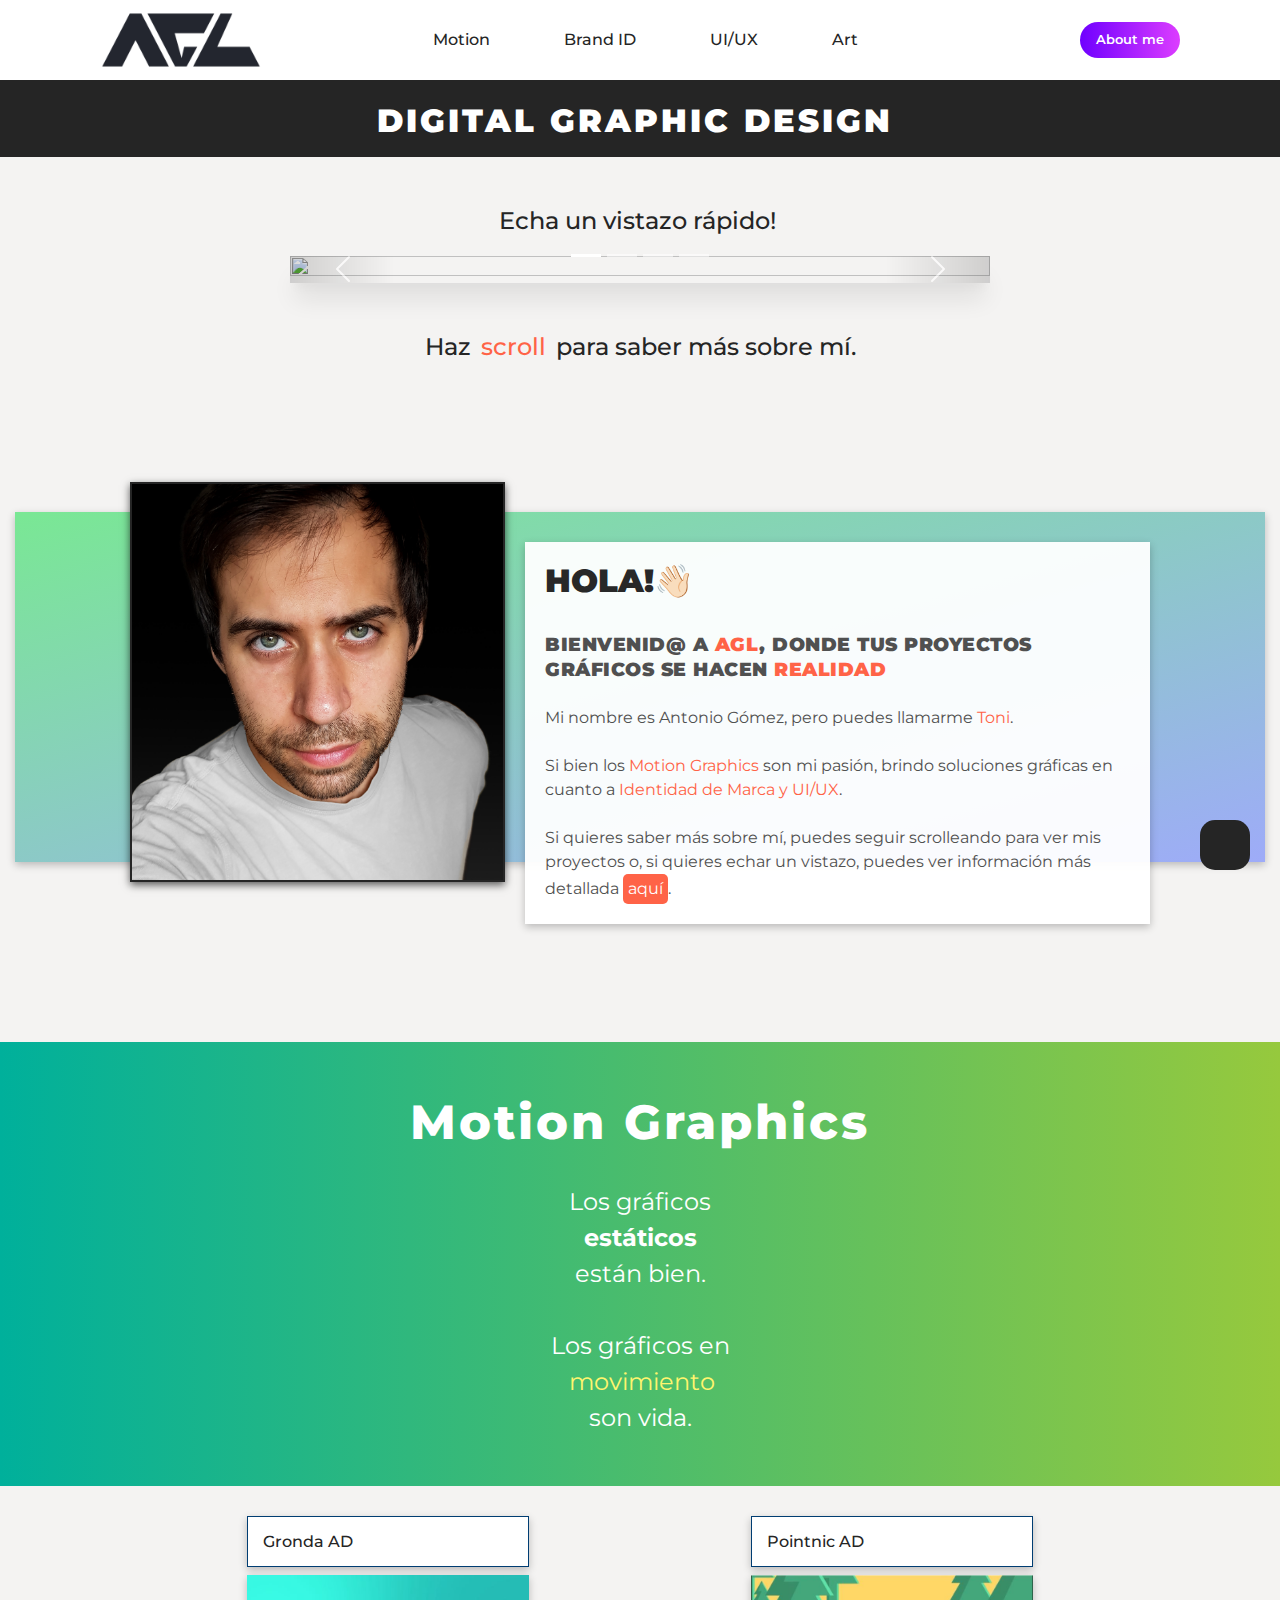
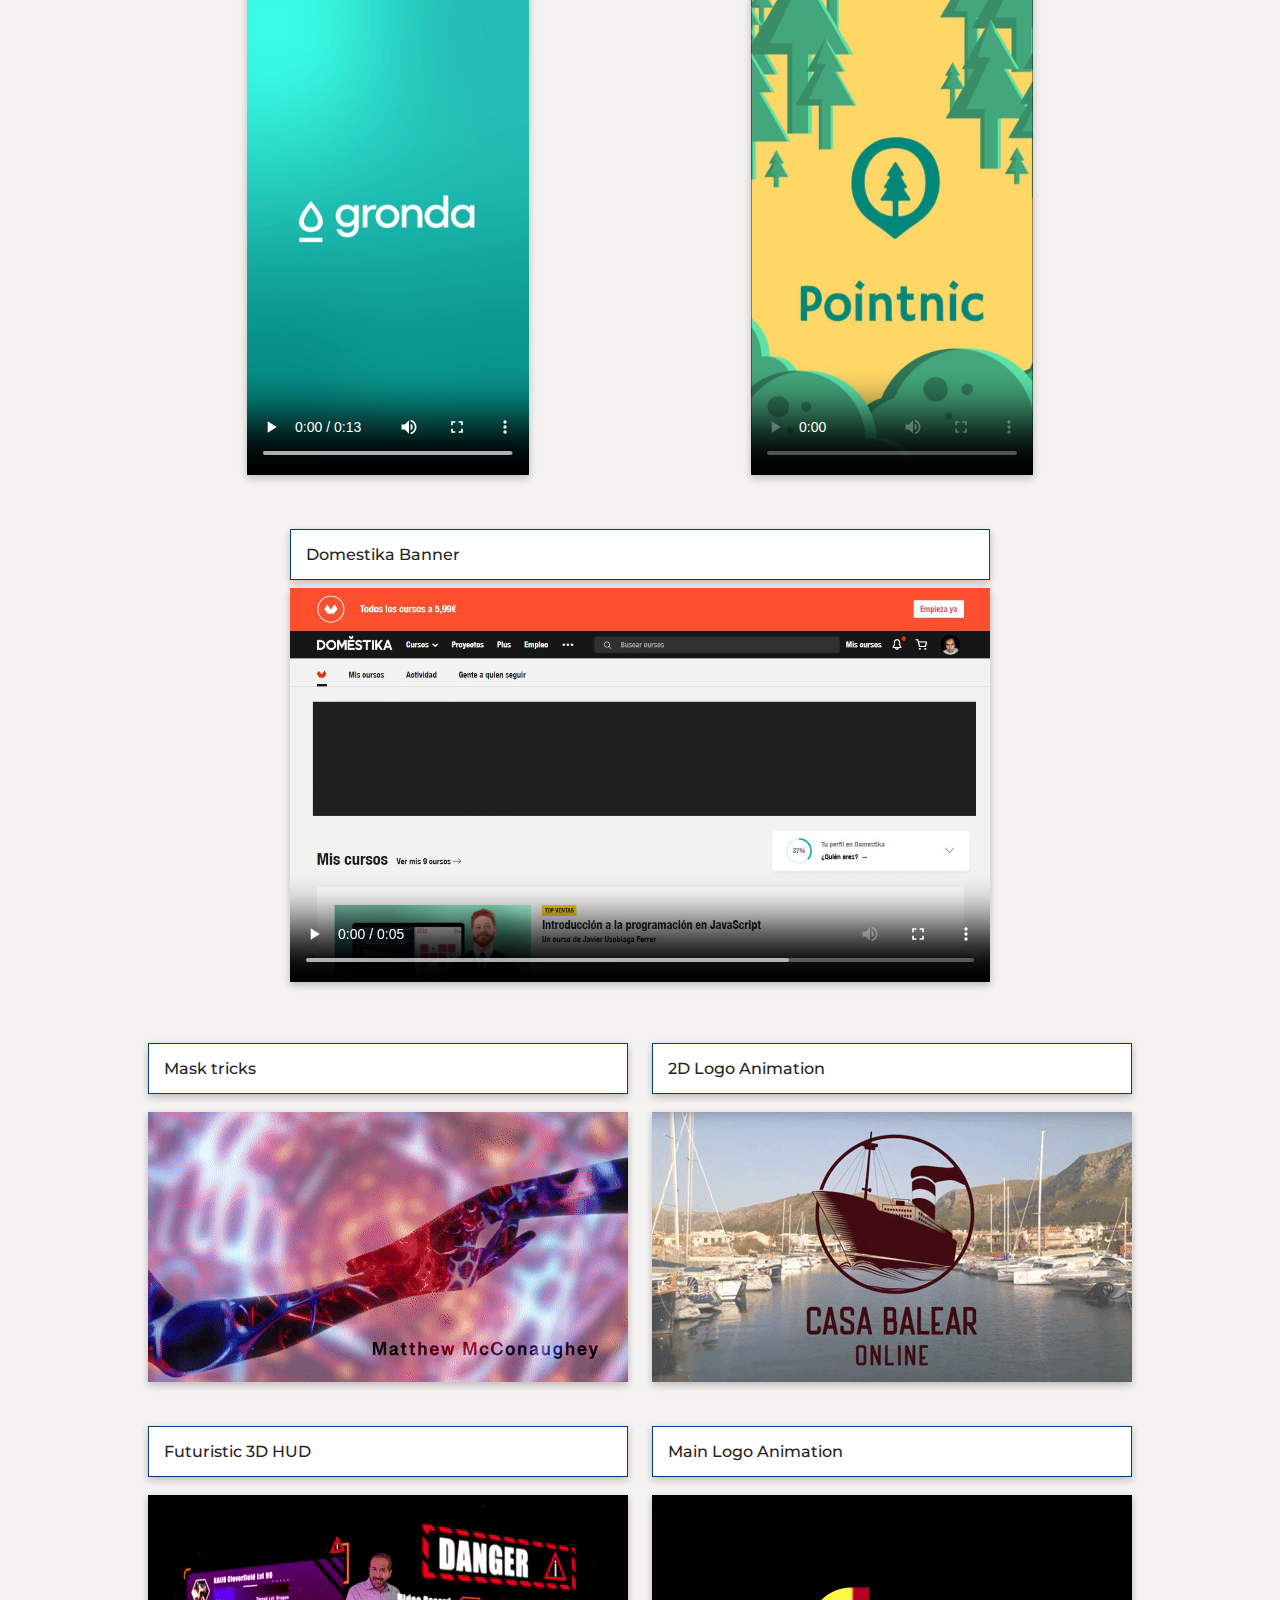
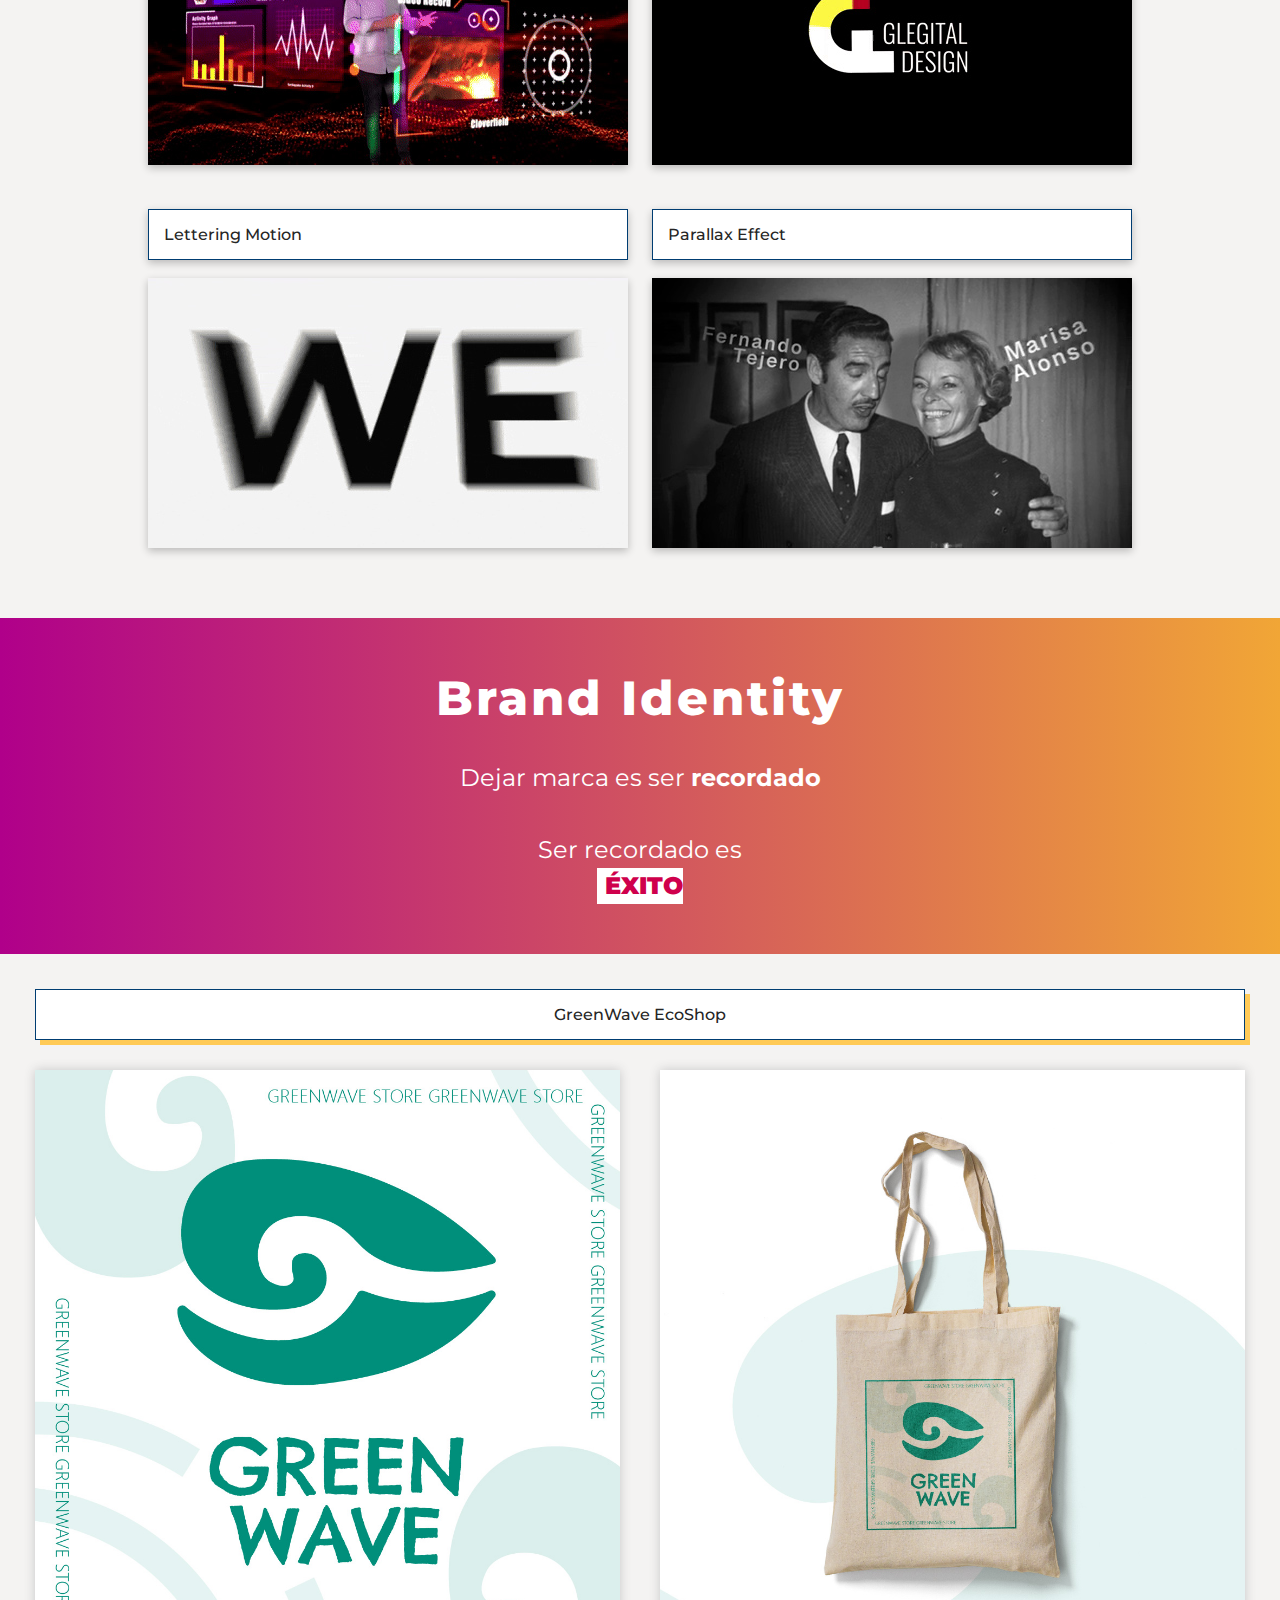
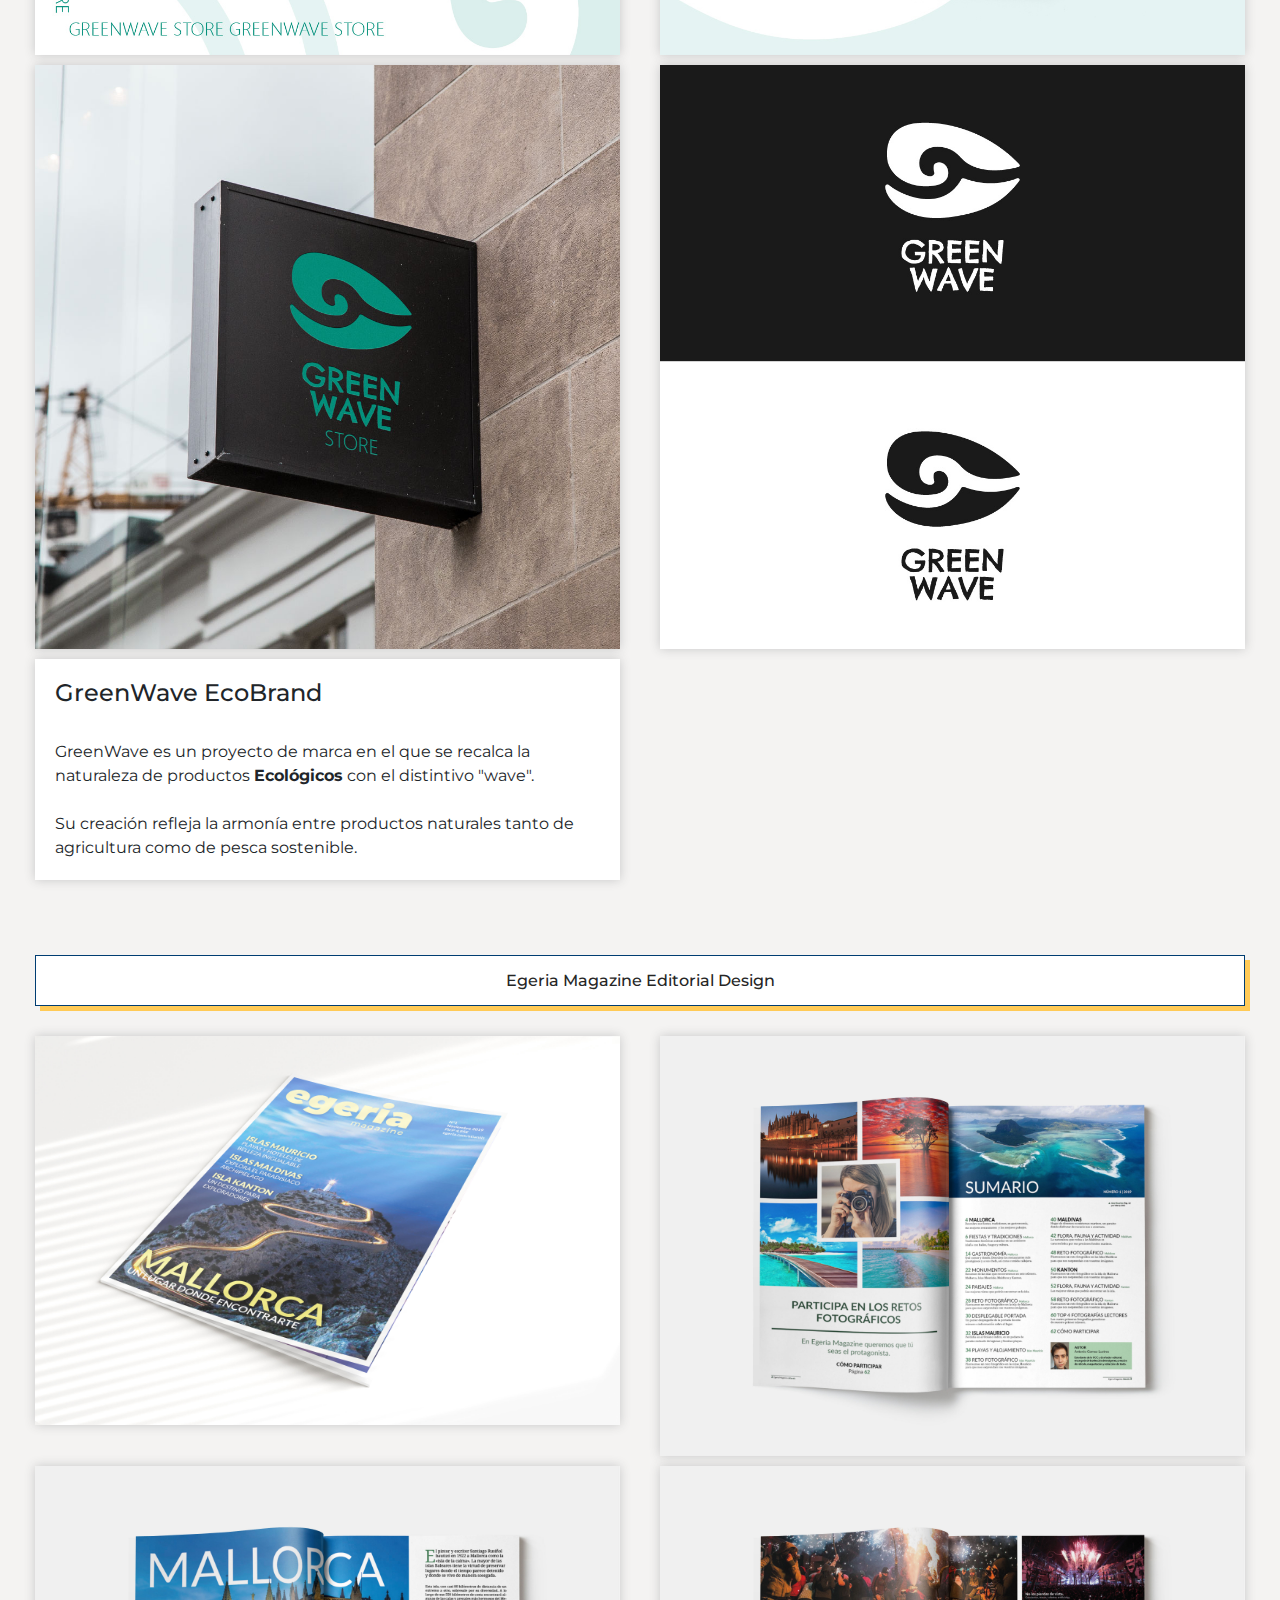
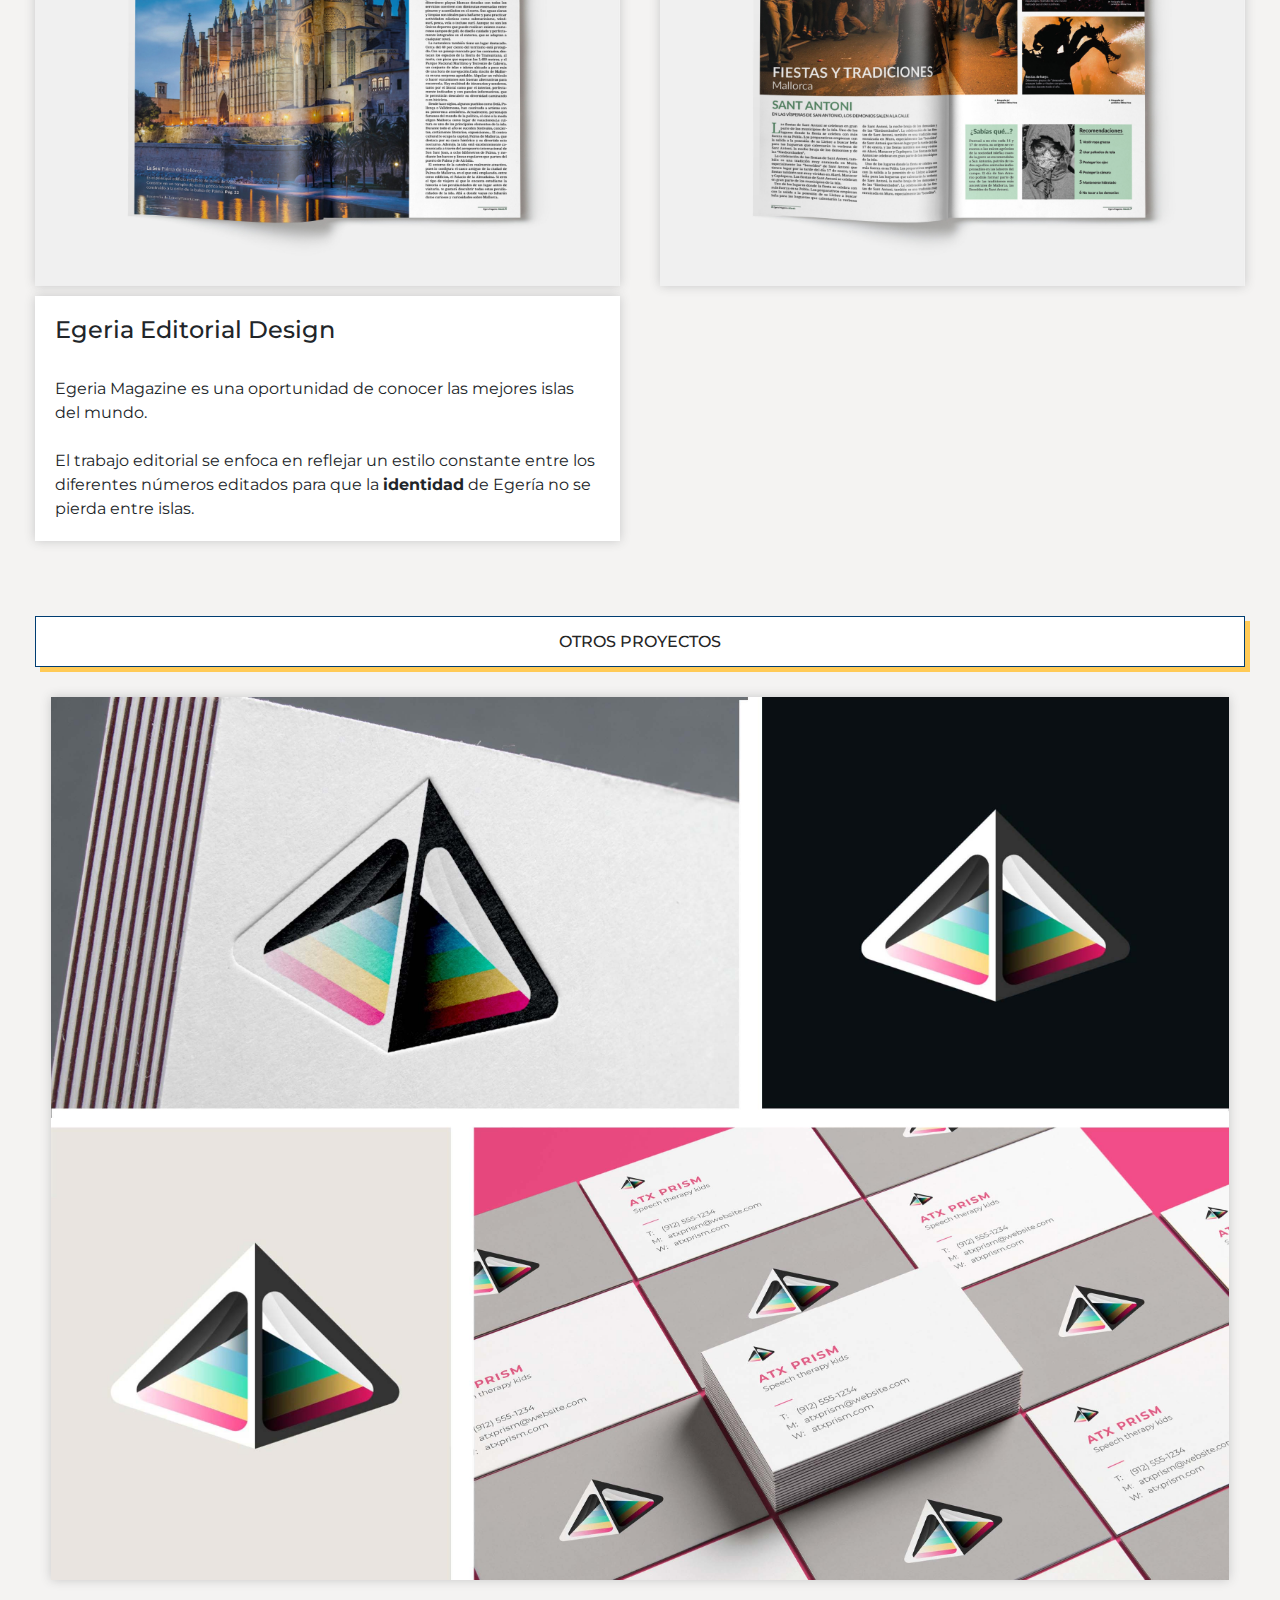
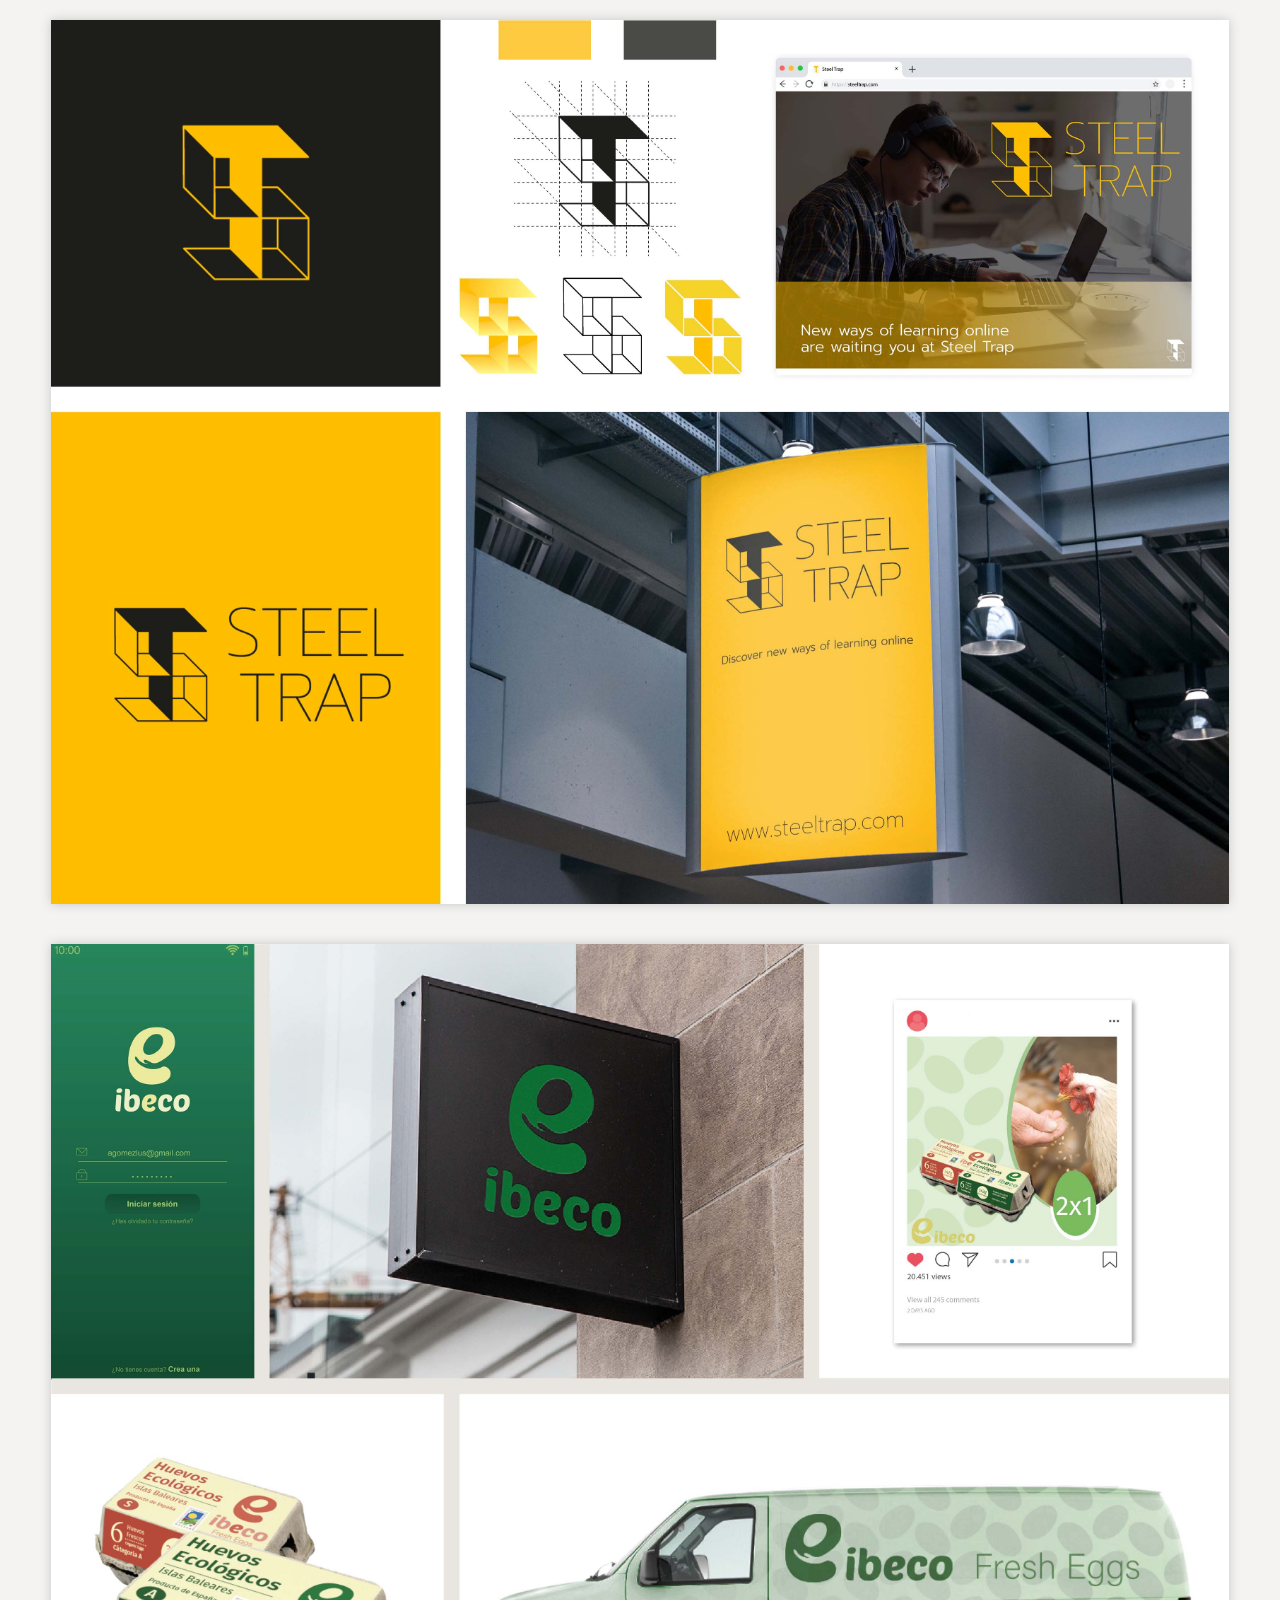
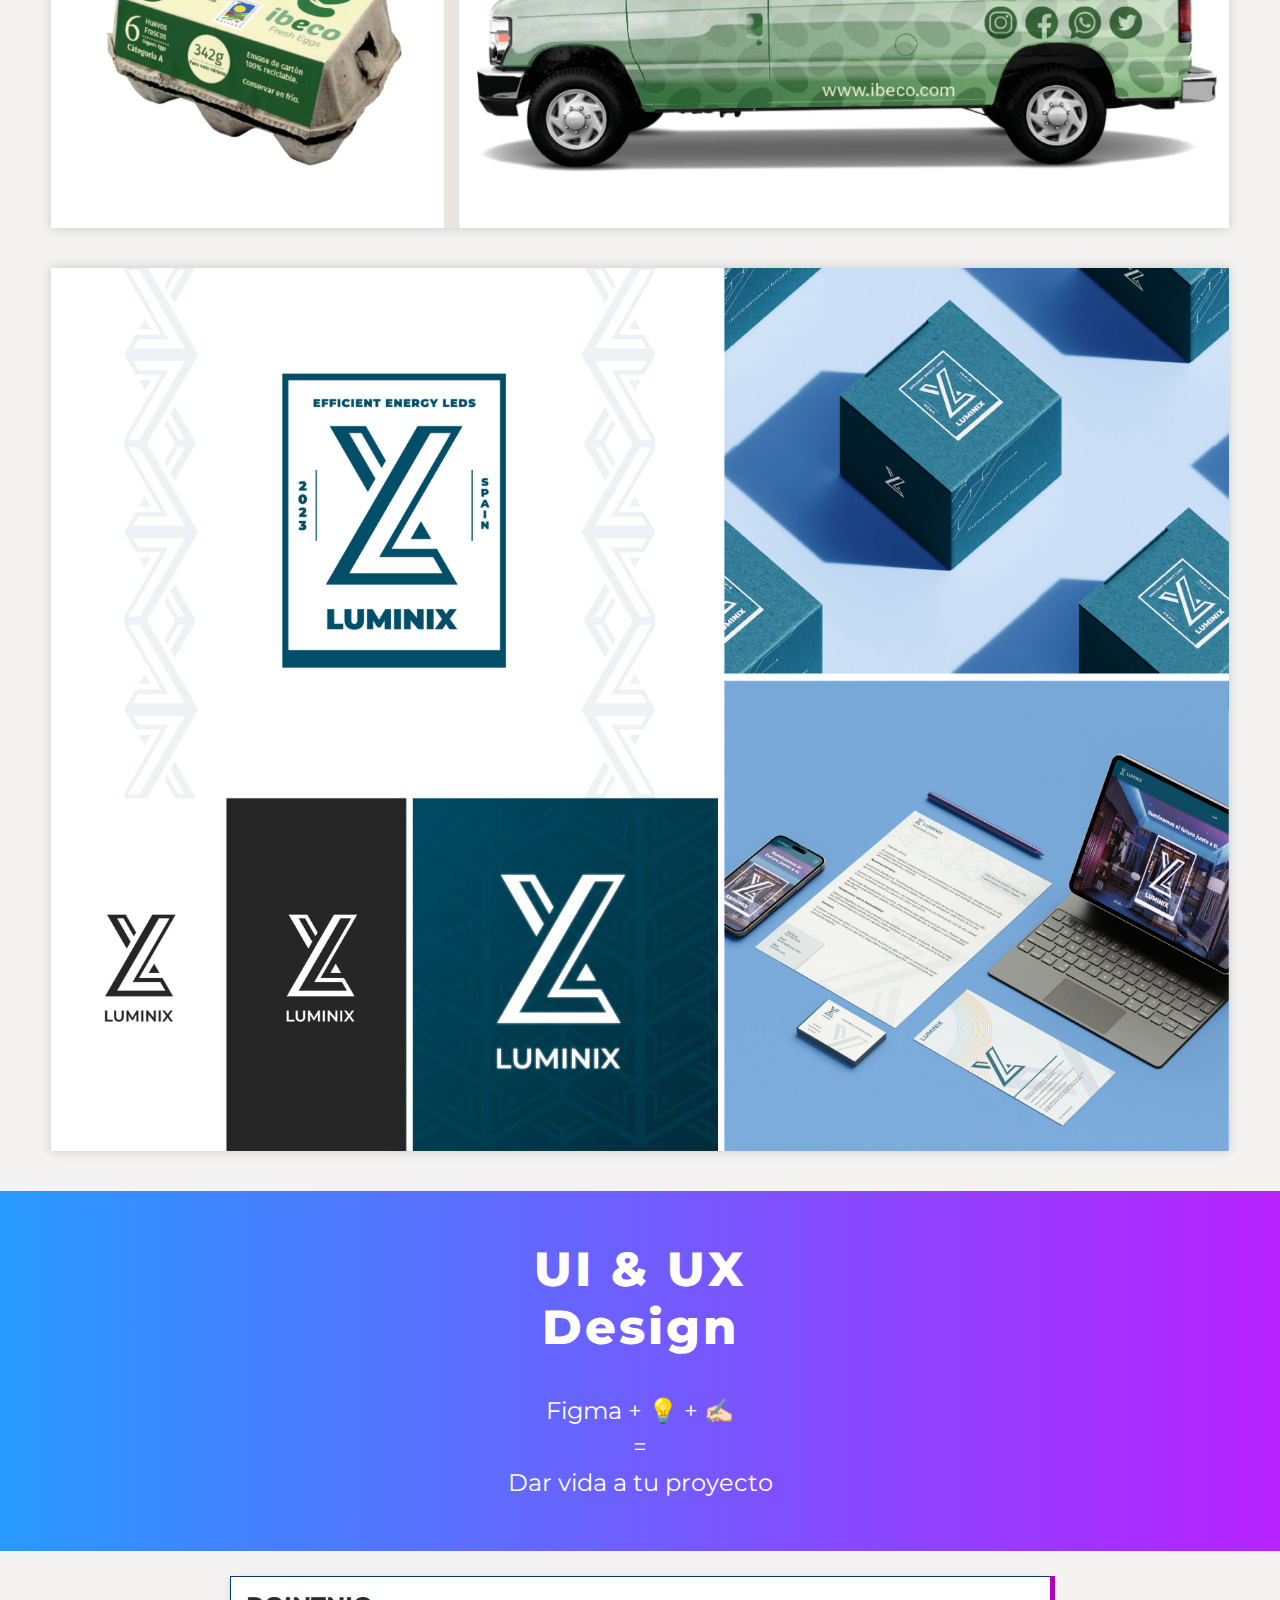
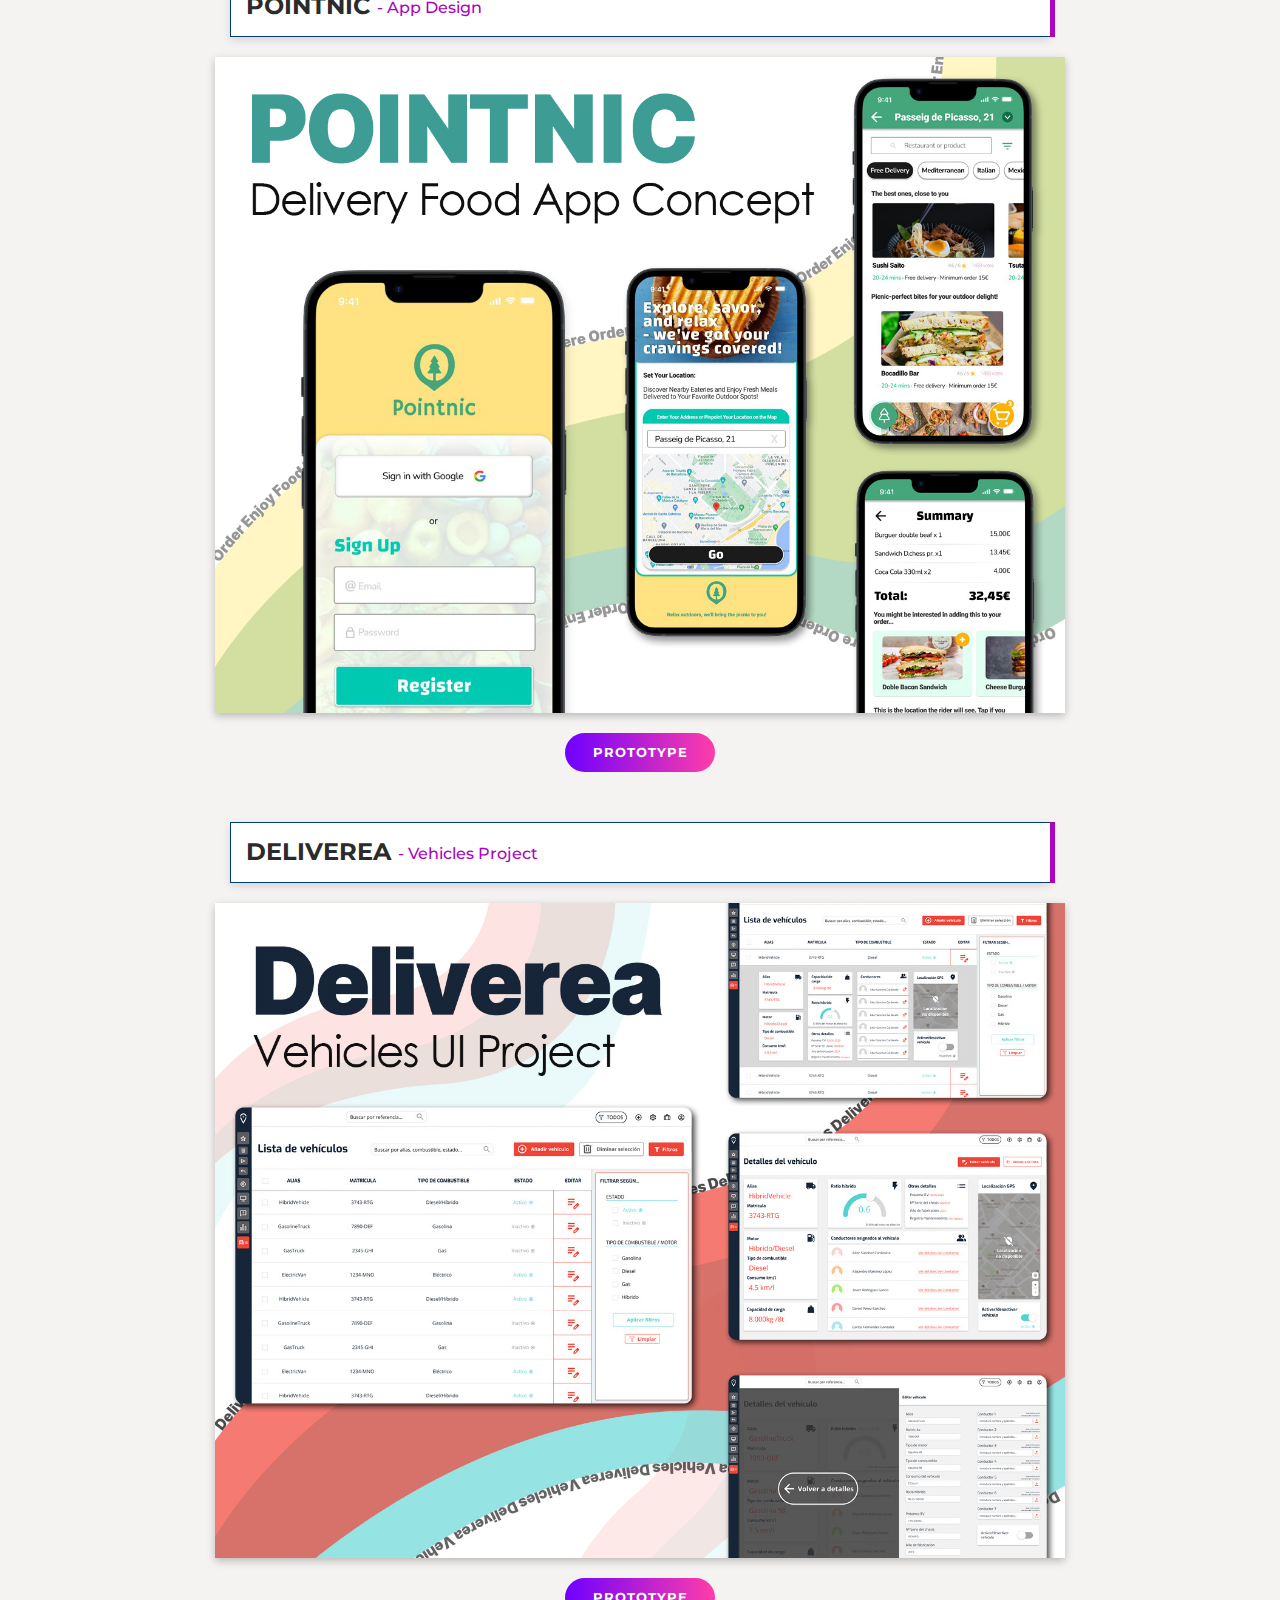
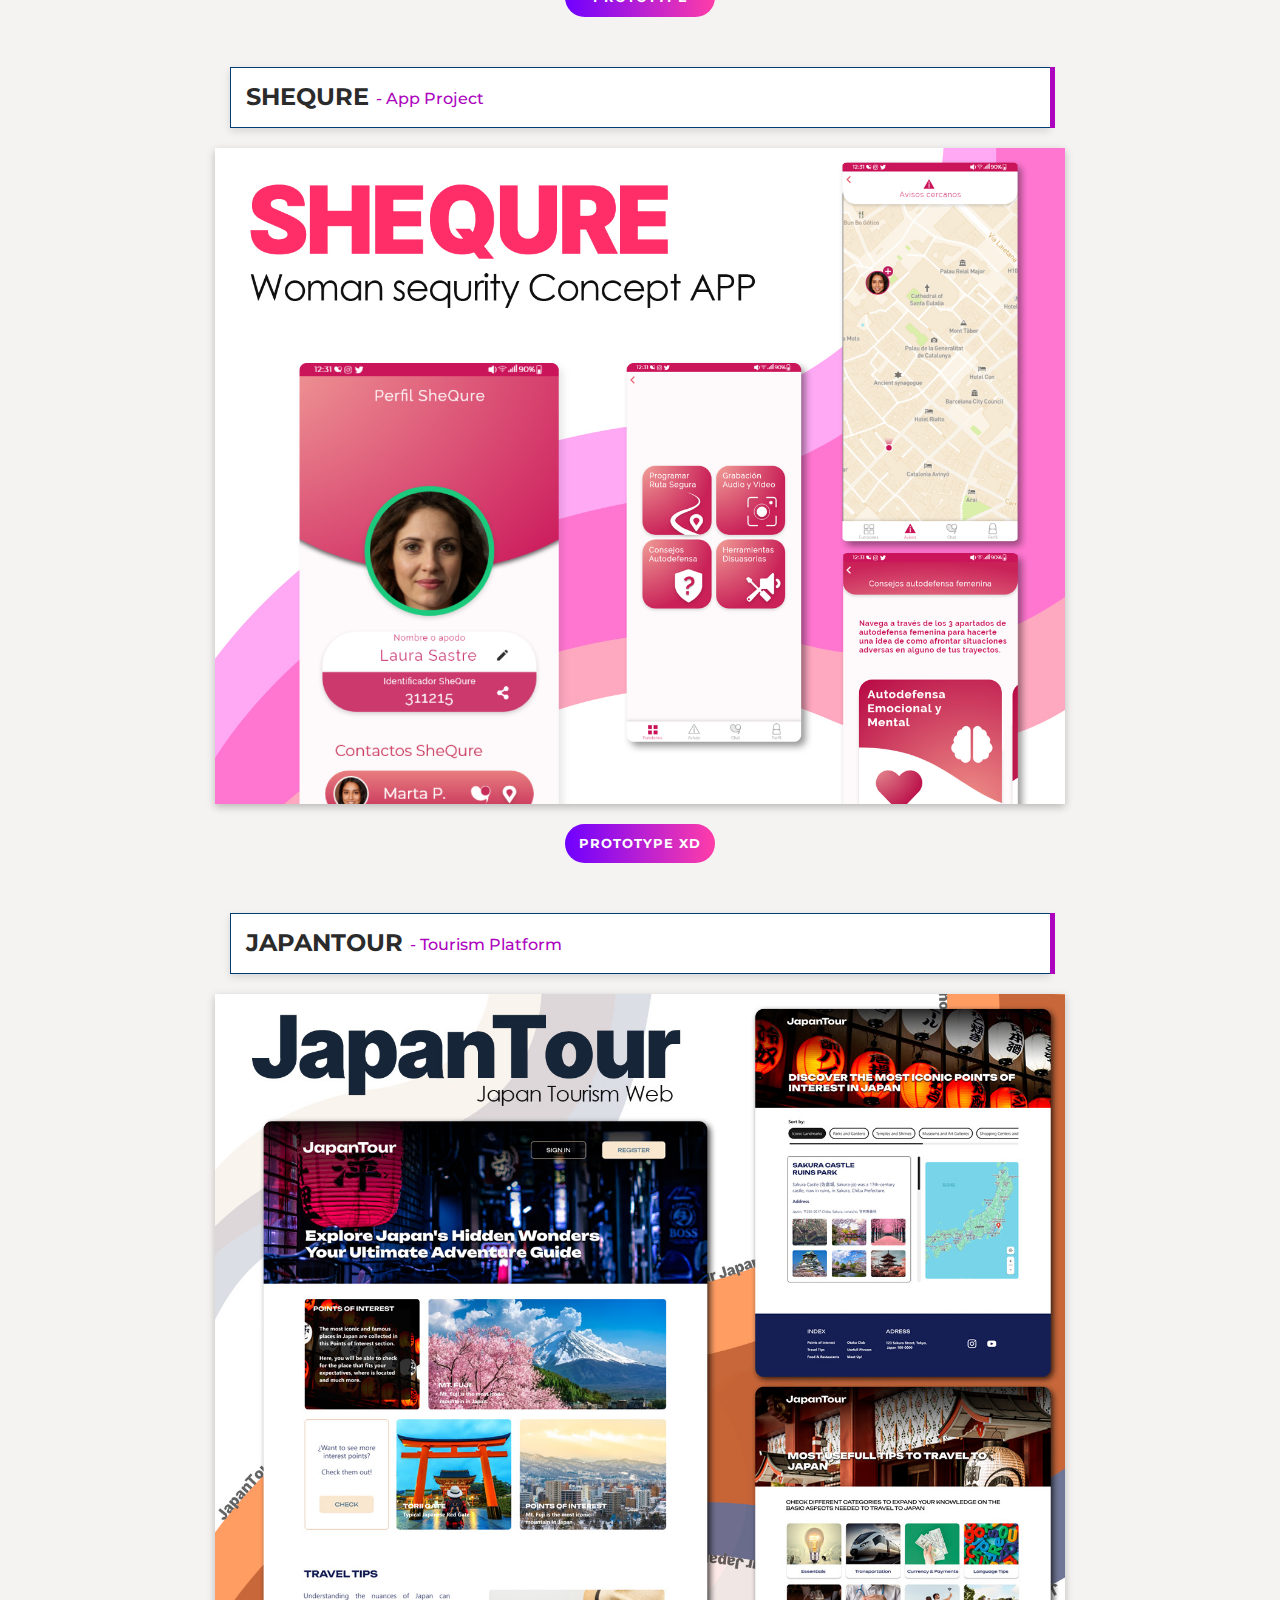
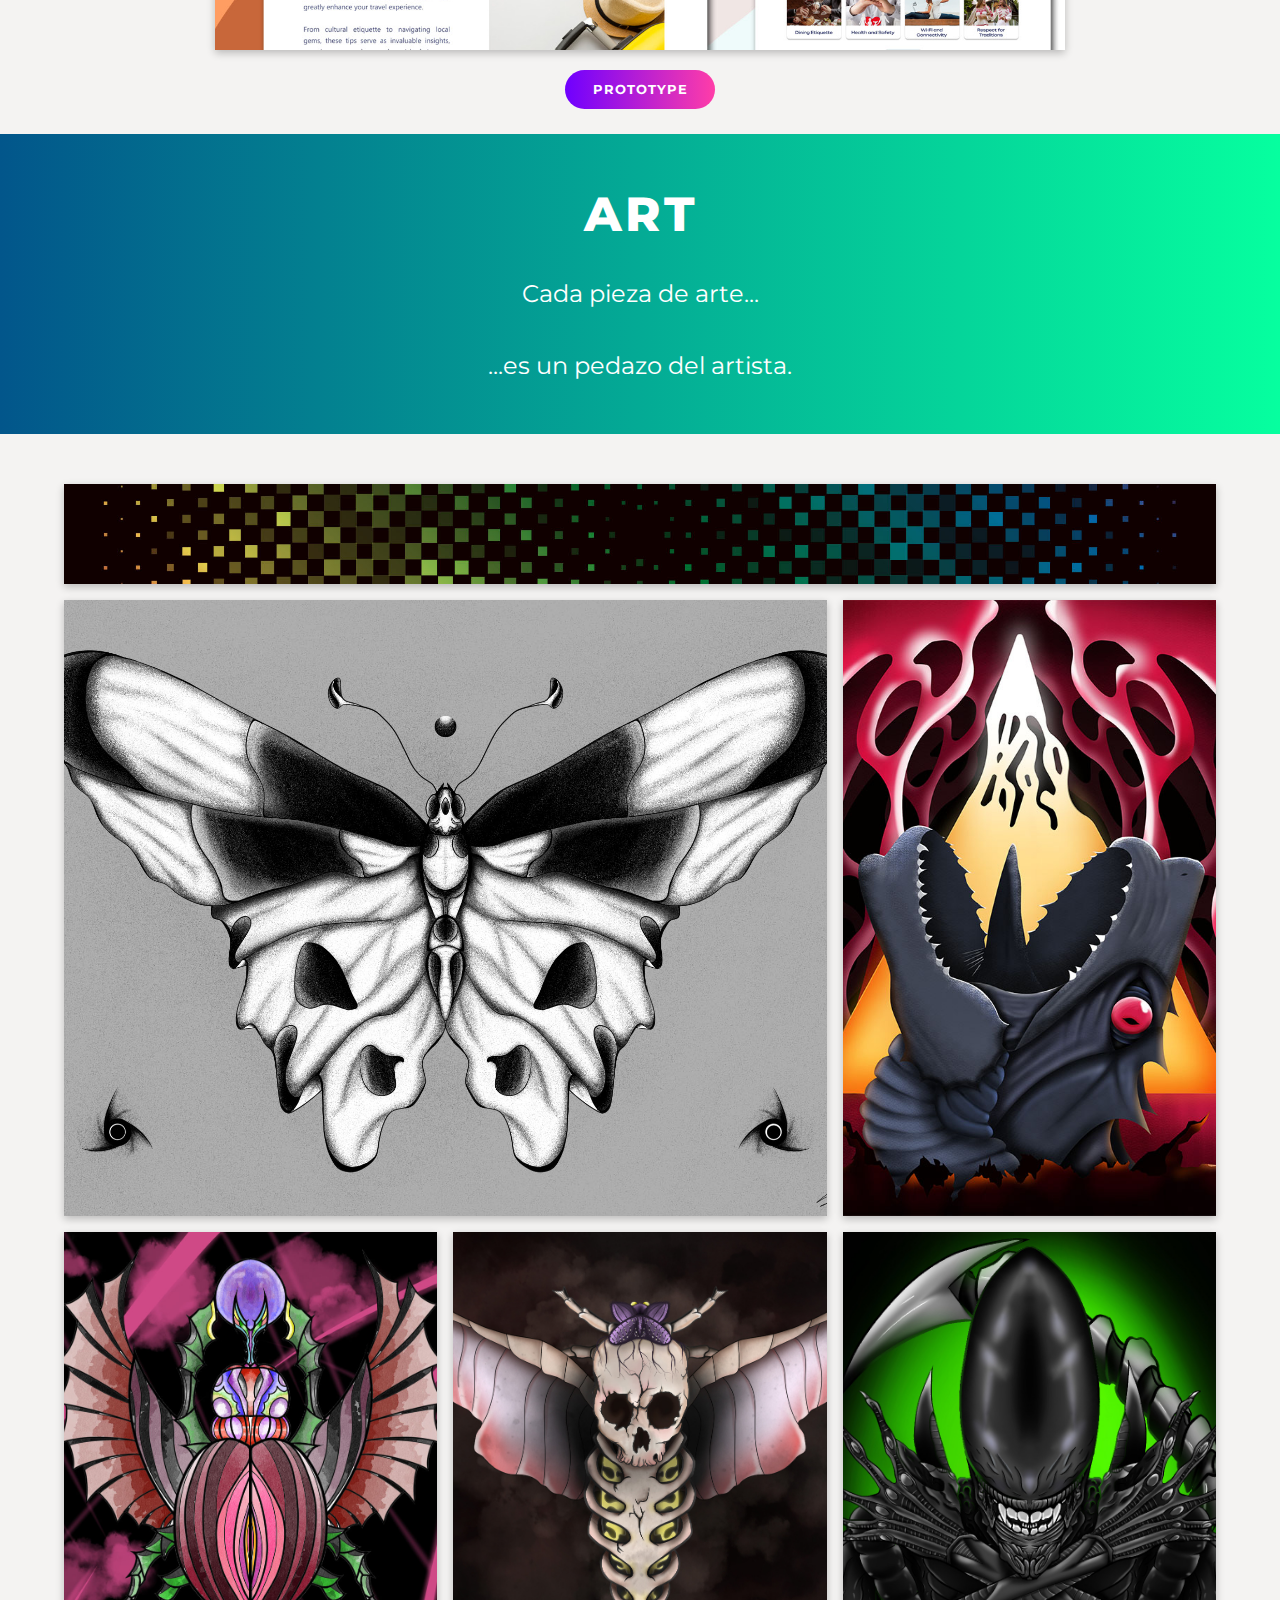
==== commit 31896bdd: "Add files via upload" ====
--- a/index.html
+++ b/index.html
@@ -8,11 +8,11 @@
     <link rel="stylesheet" href="https://cdnjs.cloudflare.com/ajax/libs/font-awesome/6.5.1/css/all.min.css"
         integrity="sha512-DTOQO9RWCH3ppGqcWaEA1BIZOC6xxalwEsw9c2QQeAIftl+Vegovlnee1c9QX4TctnWMn13TZye+giMm8e2LwA=="
         crossorigin="anonymous" referrerpolicy="no-referrer" />
-    
-    <link href="https://cdn.jsdelivr.net/npm/bootstrap@5.3.3/dist/css/bootstrap.min.css" rel="stylesheet" integrity="sha384-QWTKZyjpPEjISv5WaRU9OFeRpok6YctnYmDr5pNlyT2bRjXh0JMhjY6hW+ALEwIH" crossorigin="anonymous">
-    <link rel="stylesheet" href="styles/style.css"/>
+
+    <link href="https://cdn.jsdelivr.net/npm/bootstrap@5.3.3/dist/css/bootstrap.min.css" rel="stylesheet"
+        integrity="sha384-QWTKZyjpPEjISv5WaRU9OFeRpok6YctnYmDr5pNlyT2bRjXh0JMhjY6hW+ALEwIH" crossorigin="anonymous">
+    <link rel="stylesheet" href="styles/style.css" />
     <link rel="stylesheet" href="styles/carrousel-style.css" />
-    <script src="js/scripts.js" defer></script>
     <link rel="shortcut icon" href="img/AGL FAVICON.png" type="image/x-icon">
     <title> AGL DESIGN </title>
 </head>
@@ -22,29 +22,29 @@
     <!-- ##################### Nav Bars STARTS ##################### -->
 
 
-        <nav class="nav_bar" id="inicio">
-            <div class="logo">
-                <a href="index.html"><img src="img/AGL ICON_V4.png"></a>
-            </div>
-            <ul class="links">
-                <li><a href="#motion">Motion</a></li>
-                <li><a href="#brand">Brand ID</a></li>
-                <li><a href="#ui-ux">UI/UX</a></li>
-                <li><a href="#art">Art</a></li>
-            </ul>
-            <a href="about.html" class="action_btn">About me</a>
-            <div class="toggle_btn">
-                <i class="fa-solid fa-bars"></i>
-            </div>
-
-        </nav>
-        <div class="dropdown_menu open">
+    <nav class="nav_bar" id="inicio">
+        <div class="logo">
+            <a href="index.html"><img src="img/AGL ICON_V4.png"></a>
+        </div>
+        <ul class="links">
             <li><a href="#motion">Motion</a></li>
             <li><a href="#brand">Brand ID</a></li>
             <li><a href="#ui-ux">UI/UX</a></li>
             <li><a href="#art">Art</a></li>
-            <li> <a href="about.html" class="action_btn">About me</a></li>
-        </div>
+        </ul>
+        <a href="about.html" class="action_btn">About me</a>
+        <div class="toggle_btn">
+            <i class="fa-solid fa-bars"></i>
+        </div>
+
+    </nav>
+    <div class="dropdown_menu open">
+        <li><a href="#motion">Motion</a></li>
+        <li><a href="#brand">Brand ID</a></li>
+        <li><a href="#ui-ux">UI/UX</a></li>
+        <li><a href="#art">Art</a></li>
+        <li> <a href="about.html" class="action_btn">About me</a></li>
+    </div>
 
 
 
@@ -54,90 +54,91 @@
     <header>
         <h1>
 
-    <div class="text-animation-container">
-        <div class="text-block-b">
-            <span class="animated-text"><b class="highlight"> Digital Graphic Design </b></span>
-            <span>
-        </div>
-
-    </h1>
-
-
-<h2 id="fast-view"><i class="fa-solid fa-eye"></i> Echa un vistazo rápido! <i class="fa-solid fa-arrow-turn-up fa-flip-vertical"></i></h2>
-
-<!--
+            <div class="text-animation-container">
+                <div class="text-block-b">
+                    <span class="animated-text"><b class="highlight"> Digital Graphic Design </b></span>
+                    <span>
+                </div>
+
+        </h1>
+
+
+        <h2 id="fast-view"><i class="fa-solid fa-eye"></i> Echa un vistazo rápido! <i
+                class="fa-solid fa-arrow-turn-up fa-flip-vertical"></i></h2>
+
+        <!--
     Carrusel STARTS
 -->
-<div id="carouselExampleIndicators" class="carousel slide" data-bs-ride="carousel" data-bs-touch="true">
-    <div class="carousel-indicators">
-        <button type="button" data-bs-target="#carouselExampleIndicators" data-bs-slide-to="0" class="active"
-            aria-current="true" aria-label="Slide 1"></button>
-        <button type="button" data-bs-target="#carouselExampleIndicators" data-bs-slide-to="1"
-            aria-label="Slide 2"></button>
-        <button type="button" data-bs-target="#carouselExampleIndicators" data-bs-slide-to="2"
-            aria-label="Slide 3"></button>
-        <button type="button" data-bs-target="#carouselExampleIndicators" data-bs-slide-to="3"
-            aria-label="Slide 4"></button>
-    </div>
-    <div class="carousel-inner">
-        <div class="carousel-item active">
-            
-                <img src="img/SLIDER/motion-slider.gif" class="d-block w-100">
-                <a href="#motion">
-                <button class="btn btn-primary btn-carousel custom-btn1">Motion</button>
-            </a>
-        </div>
-        <div class="carousel-item">
-            
-                <img src="img/SLIDER/brand-slider.gif" class="d-block w-100">
-                <a href="#brand">
-                <button class="btn btn-primary btn-carousel custom-btn2">Brand</button>
-            </a>
-        </div>
-        <div class="carousel-item">
-            
-                <img src="img/SLIDER/ux-slider.gif" class="d-block w-100">
-            <a href="#ui-ux">
-                <button class="btn btn-primary btn-carousel custom-btn3">UI/UX</button>
-            </a>
-        </div>
-        <div class="carousel-item">
-
-                <img src="img/SLIDER/art-slider.gif" class="d-block w-100">
-                <a href="#art">
-                <button class="btn btn-primary btn-carousel custom-btn4">Art</button>
-            </a>
-        </div>
-    </div>
-    
-    <button class="carousel-control-prev" type="button" data-bs-target="#carouselExampleIndicators"
-        data-bs-slide="prev">
-        <span class="carousel-control-prev-icon" aria-hidden="true"></span>
-        <span class="visually-hidden">Previous</span>
-    </button>
-    <button class="carousel-control-next" type="button" data-bs-target="#carouselExampleIndicators"
-        data-bs-slide="next">
-        <span class="carousel-control-next-icon" aria-hidden="true"></span>
-        <span class="visually-hidden">Next</span>
-    </button>
-</div>
-
-
-<!--
+        <div id="carouselExampleIndicators" class="carousel slide" data-bs-ride="carousel" data-bs-touch="true">
+            <div class="carousel-indicators">
+                <button type="button" data-bs-target="#carouselExampleIndicators" data-bs-slide-to="0" class="active"
+                    aria-current="true" aria-label="Slide 1"></button>
+                <button type="button" data-bs-target="#carouselExampleIndicators" data-bs-slide-to="1"
+                    aria-label="Slide 2"></button>
+                <button type="button" data-bs-target="#carouselExampleIndicators" data-bs-slide-to="2"
+                    aria-label="Slide 3"></button>
+                <button type="button" data-bs-target="#carouselExampleIndicators" data-bs-slide-to="3"
+                    aria-label="Slide 4"></button>
+            </div>
+            <div class="carousel-inner">
+                <div class="carousel-item active">
+
+                    <img src="img/SLIDER/motion-slider.gif" class="d-block w-100">
+                    <a href="#motion">
+                        <button class="btn btn-primary btn-carousel custom-btn1">Motion</button>
+                    </a>
+                </div>
+                <div class="carousel-item">
+
+                    <img src="img/SLIDER/brand-slider.gif" class="d-block w-100">
+                    <a href="#brand">
+                        <button class="btn btn-primary btn-carousel custom-btn2">Brand</button>
+                    </a>
+                </div>
+                <div class="carousel-item">
+
+                    <img src="img/SLIDER/ux-slider.gif" class="d-block w-100">
+                    <a href="#ui-ux">
+                        <button class="btn btn-primary btn-carousel custom-btn3">UI/UX</button>
+                    </a>
+                </div>
+                <div class="carousel-item">
+
+                    <img src="img/SLIDER/art-slider.gif" class="d-block w-100">
+                    <a href="#art">
+                        <button class="btn btn-primary btn-carousel custom-btn4">Art</button>
+                    </a>
+                </div>
+            </div>
+
+            <button class="carousel-control-prev" type="button" data-bs-target="#carouselExampleIndicators"
+                data-bs-slide="prev">
+                <span class="carousel-control-prev-icon" aria-hidden="true"></span>
+                <span class="visually-hidden">Previous</span>
+            </button>
+            <button class="carousel-control-next" type="button" data-bs-target="#carouselExampleIndicators"
+                data-bs-slide="next">
+                <span class="carousel-control-next-icon" aria-hidden="true"></span>
+                <span class="visually-hidden">Next</span>
+            </button>
+        </div>
+
+
+        <!--
     Carrusel ENDS
 -->
 
 
 
-<h2 id="do-scroll">Haz <span class="scroll-effect">scroll</span> para saber más sobre mí.</h2>
-
-<div class="scroll-trigger">
-<i class="fas fa-chevron-down"></i>
-<i class="fas fa-chevron-down"></i>
-<i class="fas fa-chevron-down"></i>
-</div>
-
-</header>
+        <h2 id="do-scroll">Haz <span class="scroll-effect">scroll</span> para saber más sobre mí.</h2>
+
+        <div class="scroll-trigger">
+            <i class="fas fa-chevron-down"></i>
+            <i class="fas fa-chevron-down"></i>
+            <i class="fas fa-chevron-down"></i>
+        </div>
+
+    </header>
 
 
     <!-- ##################### Video Intro STARTS ##################### -->
@@ -149,7 +150,7 @@
                 Bienvenida
             </h1>
         -->
-<!--          <video autoplay loop muted id="intro-video">
+        <!--          <video autoplay loop muted id="intro-video">
             <source src="/img/Videos/Intro Web.mp4" type="video/mp4" />
             Your browser does not support the video tag.
         </video>
@@ -174,9 +175,9 @@
                     Si bien los <span> Motion Graphics </span> son mi pasión, brindo soluciones gráficas en cuanto a
                     <span>Identidad de Marca y UI/UX</span>.
                     <br><br>
-                    Si quieres saber más sobre mí,
-                    <!-- <a>pincha aquí</a>. Para continuar viendo mis proyectos, sigue bajando! --> puedes seguir scrolleando para
-                    ver mis proyectos o, si quieres echar un vistazo, puedes ver información más detallada <a href="about.html" class="about-link">sobre mi</a>
+                    Si quieres saber más sobre mí, puedes seguir scrolleando para
+                    ver mis proyectos o, si quieres echar un vistazo, puedes ver información más detallada <a
+                        href="about.html" class="about-link">aquí</a>.
                 </p>
             </div>
         </div>
@@ -219,6 +220,38 @@
 
         <div class="motion-item">
             <h3>
+                Gronda AD
+            </h3>
+            <video class="vert_video" controls poster="video/gronda-poster.JPG">
+                <source src="video/Gronda Ad Us-1.mp4" type="video/mp4">
+                Your browser does not support the video tag.
+            </video>
+        </div>
+
+        
+        <div class="motion-item">
+            <h3>
+                Pointnic AD
+            </h3>
+            <video class="vert_video" controls poster="video/pointnic-poster.JPG">
+                <source src="video/Pointnic-web.mp4" type="video/mp4">
+                Your browser does not support the video tag.
+            </video>
+        </div>
+
+                
+        <div class="motion-item">
+            <h3>
+                Domestika Banner
+            </h3>
+            <video class="hor_video" controls>
+                <source src="video/Domestika Web.mp4" type="video/mp4">
+                Your browser does not support the video tag.
+            </video>
+        </div>
+
+        <div class="motion-item">
+            <h3>
                 Mask tricks
                 <span><i class="fa-solid fa-play"></i></span>
             </h3>
@@ -228,15 +261,6 @@
 
         <div class="motion-item">
             <h3>
-                Social Media AD
-                <span><i class="fa-solid fa-play"></i></span>
-            </h3>
-            <img class="static" src="img/gif/pointnic.jpg">
-            <img class="active" src="img/gif/pointnic.gif">
-        </div>
-
-        <div class="motion-item">
-            <h3>
                 2D Logo Animation
                 <span><i class="fa-solid fa-play"></i></span>
             </h3>
@@ -271,18 +295,6 @@
             <img class="static" src="img/gif/letras.jpg">
             <img class="active" src="img/gif/letras.gif">
         </div>
-
-
-        <div class="motion-item">
-            <h3>
-                Gameboy & Others
-                <span><i class="fa-solid fa-play"></i></span>
-            </h3>
-            <img class="static" src="img/gif/other-stuff.jpg">
-            <img class="active" src="img/gif/other-stuff.gif">
-        </div>
-
-
 
         <div class="motion-item">
             <h3>
@@ -329,7 +341,8 @@
                     <h4>GreenWave EcoBrand</h4>
                     <br>
                     <p>GreenWave es un proyecto de marca en el que se recalca la naturaleza de productos
-                        <b>Ecológicos</b> con el distintivo "wave".</p>
+                        <b>Ecológicos</b> con el distintivo "wave".
+                    </p>
                     <br>
                     <p>Su creación refleja la armonía entre productos naturales tanto de agricultura como de pesca
                         sostenible.</p>
@@ -491,18 +504,21 @@
 
         <div class="redes">
 
-            <a href="https://www.linkedin.com/in/antonio-g%C3%B3mez-lustres-a4aa08221/" target="_blank"><i class="fa-brands fa-linkedin"></i></a>
+            <a href="https://www.linkedin.com/in/antonio-g%C3%B3mez-lustres-a4aa08221/" target="_blank"><i
+                    class="fa-brands fa-linkedin"></i></a>
 
             <a href="https://www.behance.net/glegital" target="_blank"><i class="fa-brands fa-square-behance"></i></a>
 
-            <a href="https://www.instagram.com/glegital/" target="_blank"><i class="fa-brands fa-square-instagram"></i></a>
+            <a href="https://www.instagram.com/glegital/" target="_blank"><i
+                    class="fa-brands fa-square-instagram"></i></a>
 
         </div>
 
         <div class="personal-data">
 
             <p>Antonio Gómez Lustres &copy;</p>
-            <a href="mailto:glegital@gmail.com" target="_blank">glegital@gmail.com <i class="fa-solid fa-envelope"></i></a>
+            <a href="mailto:glegital@gmail.com" target="_blank">glegital@gmail.com <i
+                    class="fa-solid fa-envelope"></i></a>
         </div>
     </footer>
 
@@ -513,12 +529,13 @@
         <div id="flotante"><i class="fa-solid fa-arrow-up"><br><span>INICIO</span></i></div>
     </a>
 
-    
+
     <!-- ##################### Boton flotante END ##################### -->
     <script src="https://cdn.jsdelivr.net/npm/bootstrap@5.3.3/dist/js/bootstrap.bundle.min.js"
-    integrity="sha384-YvpcrYf0tY3lHB60NNkmXc5s9fDVZLESaAA55NDzOxhy9GkcIdslK1eN7N6jIeHz" crossorigin="anonymous">
-    </script>
+        integrity="sha384-YvpcrYf0tY3lHB60NNkmXc5s9fDVZLESaAA55NDzOxhy9GkcIdslK1eN7N6jIeHz" crossorigin="anonymous">
+        </script>
     <script type="text/javascript" src="jquery/jquery-3.7.1.min.js"></script>
+    <script src="js/scripts.js"></script>
 
 </body>
 
--- a/styles/style.css
+++ b/styles/style.css
@@ -16,7 +16,7 @@
 }
 
 body {
-    background-color: #efefef;
+    background-color: #f4f3f2;
 }
 
 li {
@@ -630,9 +630,32 @@
     justify-content: center;
     grid-template-columns: auto auto;
     gap: 1.5rem;
-
-}
-
+}
+
+.motion-item .vert_video{
+    display: flex;
+    max-height: 500px;
+    margin: 0 auto;
+    margin-bottom: 30px;
+}
+
+.hor_video {
+    margin-bottom: 30px;
+    max-width: 100%; /* Ajusta el ancho máximo del video */
+    max-height: 100%; /* Ajusta la altura máxima del video */
+    width: 100%; /* Asegura que los videos ocupen todo el ancho disponible */
+}
+
+.motion-item:nth-child(3){
+    grid-column: 1/-1;
+    max-width: 700px;
+    margin: 0 auto;
+}
+
+.motion-item>video{
+    box-shadow: rgba(0, 0, 0, 0.24) 0px 3px 8px;
+
+}
 
 .motion-item>img {
     margin-top: 10px;
@@ -696,14 +719,14 @@
 
 .motion-item h3 {
     padding: 15px;
-
     color: #252525;
     font-size: 1rem;
     font-weight: 500;
     border: 1px solid #003D72;
-    border-right: none;
-    box-shadow: 5px 0px #252525;
     background-color: #fff;
+    transition: all 300ms;
+    box-shadow: rgba(0, 0, 0, 0.24) 0px 3px 8px;
+
 }
 
 .motion-item:hover h3 {
@@ -1087,9 +1110,9 @@
     background-color: #fff;
     box-shadow: rgba(0, 0, 0, 0.24) 0px 3px 8px;
     grid-area: header;
-    background-size: contain;
+    background-size: cover;
     background-position: center;
-    background-image: url(/img/art/metaballs.jpg);
+    background-image: url(/img/art/semitono.jpg);
     animation: reveal-scale-opacity linear both;
     animation-timeline: view();
     animation-range: entry 50% cover 50%;
